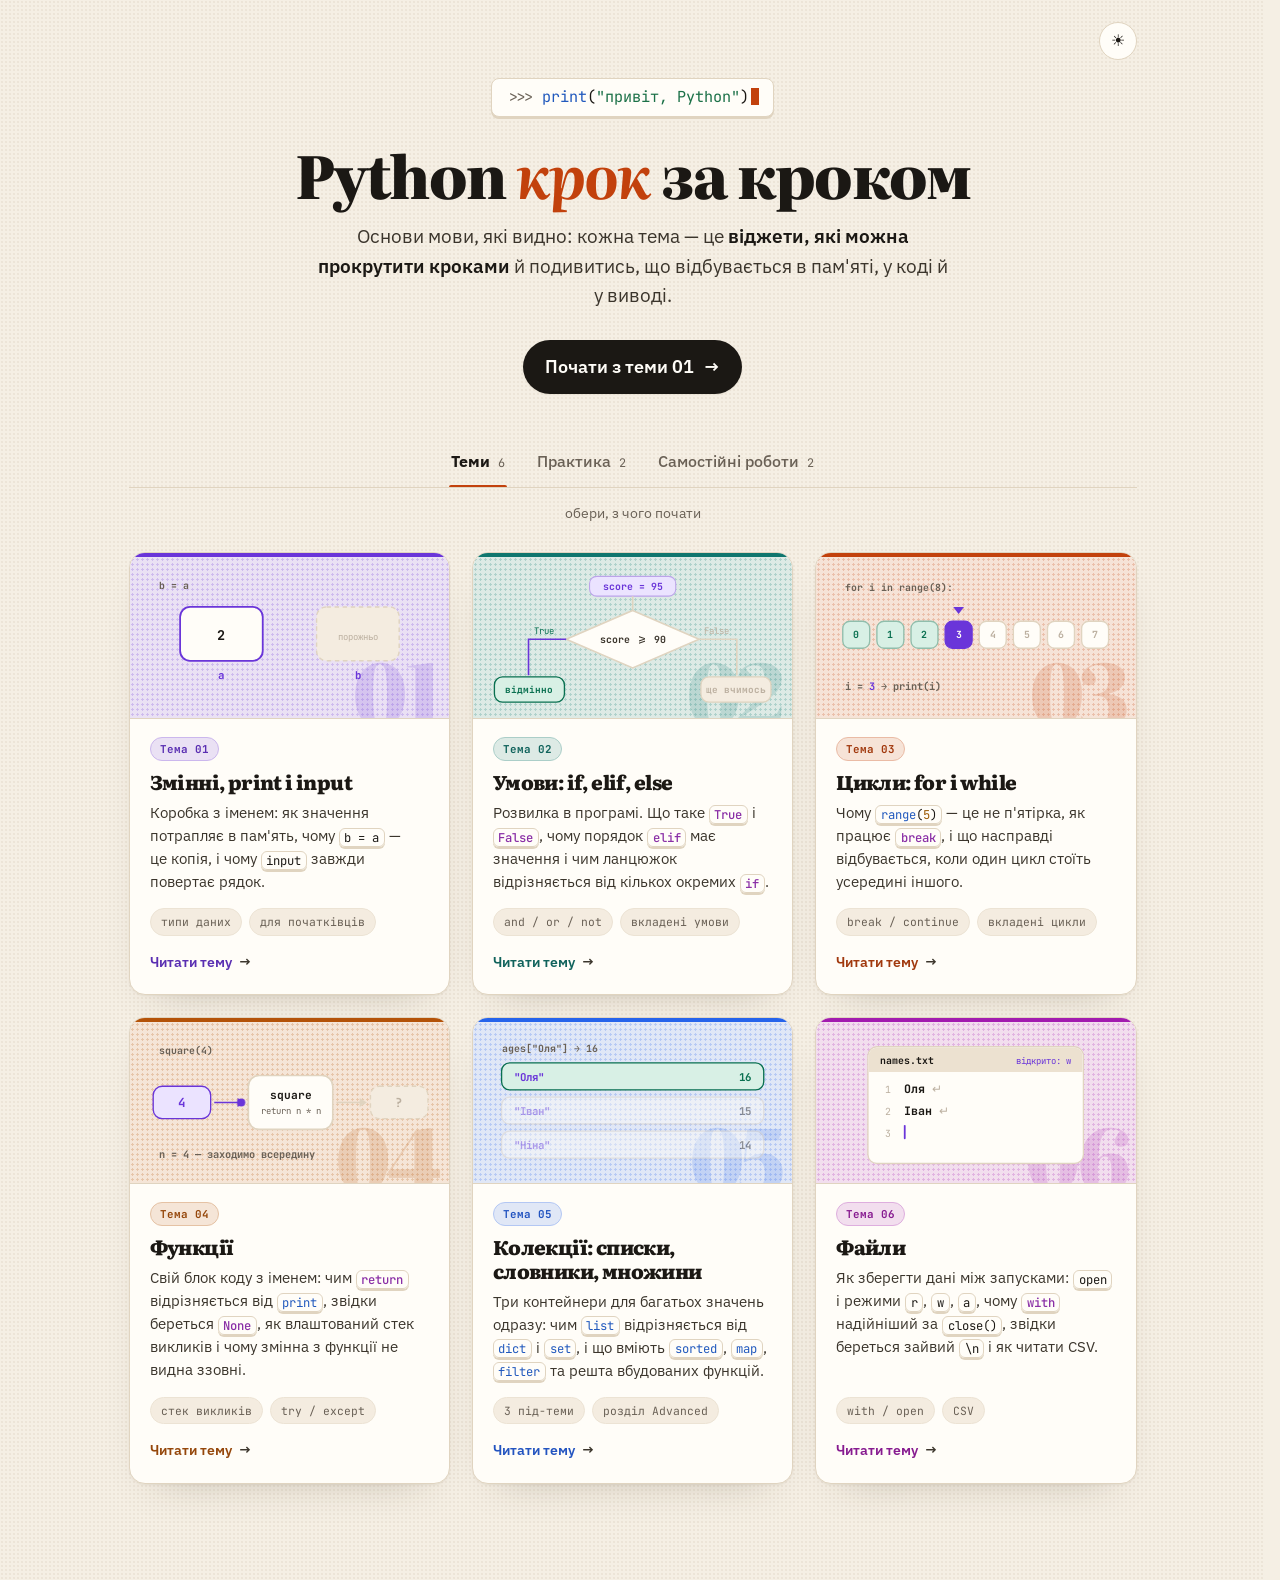
==== index.html @ aa7689e3 "Globe teacher: bump css/js versions so browsers pick up the layout fix Co-Authored-By: Claude Sonnet" ====
<!DOCTYPE html>
<html lang="uk">
<head>
<meta charset="utf-8">
<meta name="viewport" content="width=device-width, initial-scale=1">
<title>Python крок за кроком</title>
<meta name="description" content="Інтерактивний посібник з основ Python — покроково, з анімаціями.">
<!-- тема оформлення: ставимо data-theme ще до стилів, щоб темна не блимала світлою.
     Збережений вибір, а без нього — тема системи. Решту (кнопки, збереження)
     робить js/theme.js -->
<script>(function(){var t=null;try{t=localStorage.getItem("pgsb.theme")}catch(e){}if(t!=="light"&&t!=="dark")t=matchMedia("(prefers-color-scheme: dark)").matches?"dark":"light";document.documentElement.setAttribute("data-theme",t)})()</script>
<link rel="preconnect" href="https://fonts.googleapis.com">
<link rel="preconnect" href="https://fonts.gstatic.com" crossorigin>
<link href="https://fonts.googleapis.com/css2?family=Literata:ital,opsz,wght@0,7..72,400..800;1,7..72,600..700&family=IBM+Plex+Sans:wght@400;500;600&family=JetBrains+Mono:wght@400;700&display=swap" rel="stylesheet">

<!-- ?v=… — версія для кешу браузера: після змін у css/js підніми її тут і для скриптів унизу -->
<link rel="stylesheet" href="css/base.css?v=20261009a">
<link rel="stylesheet" href="css/topics.css?v=20260927a">
<link rel="stylesheet" href="css/shell.css?v=20261009a">
<link rel="stylesheet" href="css/collections.css?v=20260926t24">
<link rel="stylesheet" href="css/functions.css?v=20260926t4">
<link rel="stylesheet" href="css/pyeditor.css?v=20260926t25">
<link rel="stylesheet" href="css/shop.css?v=20260927a">
<link rel="stylesheet" href="css/check.css?v=20260927c">
<link rel="stylesheet" href="css/files.css?v=20261008a">
<link rel="stylesheet" href="css/globe.css?v=20261011f">
</head>
<body data-route="home">

<div class="progress" aria-hidden="true"><i id="progBar"></i></div>

<aside class="sidebar" id="sidebar" aria-label="Навігація по темах">
  <a class="brand" href="#/">
    <span class="brand-mark">Py</span>
    <span class="brand-t"><b>Python <em>крок</em> за кроком</b><i>інтерактивний посібник</i></span>
  </a>
  <nav class="nav">
    <div class="nav-label">Теми</div>
    <div id="navList"></div>
  </nav>
  <div class="sidebar-foot">
    <span class="sidebar-foot-t">Оформлення</span>
    <div class="theme-switch" role="group" aria-label="Тема оформлення">
      <button type="button" data-theme-set="light" aria-pressed="false" aria-label="Світла тема" title="Світла тема">&#x2600;&#xFE0E;</button>
      <button type="button" data-theme-set="dark" aria-pressed="false" aria-label="Темна тема" title="Темна тема">&#x263E;&#xFE0E;</button>
    </div>
  </div>
</aside>
<div class="scrim" id="scrim"></div>

<main id="main">

  <header class="topbar">
    <button class="burger" id="burger" aria-label="Показати меню" aria-expanded="false">
      <span></span><span></span><span></span>
    </button>
    <a class="topbar-t" href="#/" id="topbarTitle">Python крок за кроком</a>
    <button type="button" class="theme-cycle" data-theme-cycle aria-label="Тема оформлення">&#x25D0;</button>
  </header>

  <!-- ================= головна ================= -->
  <section class="page" id="page-home">
    <div class="home">
      <div class="home-bar"><button type="button" class="theme-cycle" data-theme-cycle aria-label="Тема оформлення">&#x25D0;</button></div>
      <div class="home-hero">
        <p class="home-type syn" aria-hidden="true"><span class="prompt">&gt;&gt;&gt;</span> <span data-type>print("привіт, Python")</span></p>
        <h1>Python <em>крок</em> за кроком</h1>
        <p class="lede">Основи мови, які видно: кожна тема — це <b>віджети, які можна прокрутити кроками</b> й подивитись, що відбувається в пам'яті, у коді й у виводі.</p>
        <a class="home-cta" href="#/vars">Почати з теми 01 <span aria-hidden="true">→</span></a>
      </div>

      <div class="tabs" data-tabs="home">
        <div class="tabs-list" role="tablist" aria-label="Розділи">
          <button type="button" role="tab" id="home-t-topics" aria-controls="home-p-topics">Теми</button>
          <button type="button" role="tab" id="home-t-practice" aria-controls="home-p-practice">Практика</button>
          <button type="button" role="tab" id="home-t-tests" aria-controls="home-p-tests">Самостійні роботи</button>
        </div>
      </div>

      <div class="tab-panel" role="tabpanel" id="home-p-topics" aria-labelledby="home-t-topics">
      <p class="tab-note">обери, з чого почати</p>
      <div class="cards topic-cards">

        <a class="card reveal" href="#/vars" data-viz="vars">
          <div class="card-viz">
            <svg viewBox="0 0 320 152" class="viz viz-vars" aria-hidden="true">
              <text class="vz-code" x="14" y="20" data-line>a = 2</text>
              <g>
                <rect class="vz-box empty" data-box="a" x="38" y="40" width="92" height="60" rx="11"/>
                <text class="vz-ghost" data-ghost="a" x="84" y="76">2</text>
                <text class="vz-val none" data-val="a" x="84" y="77">порожньо</text>
                <text class="vz-name" x="84" y="120">a</text>
              </g>
              <g>
                <rect class="vz-box empty" data-box="b" x="190" y="40" width="92" height="60" rx="11"/>
                <text class="vz-val none" data-val="b" x="236" y="77">порожньо</text>
                <text class="vz-name" x="236" y="120">b</text>
              </g>
              <g class="vz-flow" data-flow>
                <path d="M134 70 H182"/>
                <polygon points="186,70 178,66 178,74"/>
              </g>
              <text class="vz-token" data-token x="84" y="34">копія</text>
            </svg>
          </div>
          <div class="card-body">
            <h3>Змінні, print і input</h3>
            <p>Коробка з іменем: як значення потрапляє в пам'ять, чому <code>b = a</code> — це копія, і чому <code>input</code> завжди повертає рядок.</p>
            <div class="card-meta"><span>типи даних</span><span>для початківців</span></div>
            <div class="card-go">Читати тему <em>→</em></div>
          </div>
        </a>

        <a class="card reveal" href="#/cond" data-viz="cond">
          <div class="card-viz">
            <svg viewBox="0 0 320 152" class="viz viz-cond" aria-hidden="true">
              <rect class="vz-chip" x="112" y="6" width="96" height="22" rx="8"/>
              <text class="vz-chip-t" data-val x="160" y="21">score = 95</text>
              <path class="vz-wire" d="M160 28 V44"/>
              <polygon class="vz-dia" points="160,44 234,76 160,108 86,76"/>
              <text class="vz-dia-t" x="160" y="80">score &gt;= 90</text>
              <path class="vz-wire l" d="M86 76 H44 V116"/>
              <path class="vz-wire r" d="M234 76 H276 V116"/>
              <text class="vz-lab l" x="50" y="70">True</text>
              <text class="vz-lab r" x="240" y="70">False</text>
              <rect class="vz-pill l" x="6" y="118" width="78" height="28" rx="9"/>
              <text class="vz-pill-t l" x="45" y="136">відмінно</text>
              <rect class="vz-pill r" x="236" y="118" width="78" height="28" rx="9"/>
              <text class="vz-pill-t r" x="275" y="136">ще вчимось</text>
            </svg>
          </div>
          <div class="card-body">
            <h3>Умови: if, elif, else</h3>
            <p>Розвилка в програмі. Що таке <code>True</code> і <code>False</code>, чому порядок <code>elif</code> має значення і чим ланцюжок відрізняється від кількох окремих <code>if</code>.</p>
            <div class="card-meta"><span>and / or / not</span><span>вкладені умови</span></div>
            <div class="card-go">Читати тему <em>→</em></div>
          </div>
        </a>

        <a class="card reveal" href="#/loops" data-viz="loops">
          <div class="card-viz">
            <svg viewBox="0 0 320 152" class="viz viz-loop" aria-hidden="true">
              <text class="vz-code" x="14" y="22">for i in range(8):</text>
              <g data-cells></g>
              <path class="vz-mark" data-mark d="M21 40 H33 L27 48 Z"/>
              <text class="vz-line" x="14" y="132" data-line>i = <tspan class="hi">0</tspan> → print(i)</text>
            </svg>
          </div>
          <div class="card-body">
            <h3>Цикли: for і while</h3>
            <p>Чому <code>range(5)</code> — це не п'ятірка, як працює <code>break</code>, і що насправді відбувається, коли один цикл стоїть усередині іншого.</p>
            <div class="card-meta"><span>break / continue</span><span>вкладені цикли</span></div>
            <div class="card-go">Читати тему <em>→</em></div>
          </div>
        </a>

        <a class="card reveal" href="#/func" data-viz="func">
          <div class="card-viz">
            <svg viewBox="0 0 320 152" class="viz viz-func" aria-hidden="true">
              <text class="vz-code" x="14" y="20" data-line>square(4)</text>
              <rect class="vz-fpill arg" data-pill="a" x="8" y="56" width="64" height="36" rx="10"/>
              <text class="vz-fpt arg" data-pt="a" x="40" y="79">?</text>
              <path class="vz-fwire" data-w="1" d="M76 74 H104"/>
              <polygon class="vz-fhead" data-h="1" points="110,74 102,69 102,79"/>
              <circle class="vz-fdot" data-dot="in" cx="80" cy="74" r="4.5"/>
              <rect class="vz-fbox" data-box="f" x="114" y="44" width="94" height="60" rx="12"/>
              <text class="vz-fname" x="161" y="70">square</text>
              <text class="vz-fsub" x="161" y="87">return n * n</text>
              <path class="vz-fwire" data-w="2" d="M212 74 H240"/>
              <polygon class="vz-fhead" data-h="2" points="246,74 238,69 238,79"/>
              <circle class="vz-fdot back" data-dot="out" cx="216" cy="74" r="4.5"/>
              <rect class="vz-fpill ret" data-pill="r" x="250" y="56" width="64" height="36" rx="10"/>
              <text class="vz-fpt ret" data-pt="r" x="282" y="79">?</text>
              <text class="vz-line" x="14" y="136" data-note>виклик функції</text>
            </svg>
          </div>
          <div class="card-body">
            <h3>Функції</h3>
            <p>Свій блок коду з іменем: чим <code>return</code> відрізняється від <code>print</code>, звідки береться <code>None</code>, як влаштований стек викликів і чому змінна з функції не видна ззовні.</p>
            <div class="card-meta"><span>стек викликів</span><span>try / except</span></div>
            <div class="card-go">Читати тему <em>→</em></div>
          </div>
        </a>

        <a class="card reveal" href="#/coll" data-viz="dicts">
          <div class="card-viz">
            <svg viewBox="0 0 320 152" class="viz viz-dict" aria-hidden="true">
              <text class="vz-code" x="14" y="18" data-line>ages["Оля"]</text>
              <g data-row="0">
                <rect class="vz-kv" x="14" y="30" width="292" height="30" rx="9"/>
                <text class="vz-k" x="28" y="50">"Оля"</text>
                <text class="vz-v" x="292" y="50">16</text>
              </g>
              <g data-row="1">
                <rect class="vz-kv" x="14" y="68" width="292" height="30" rx="9"/>
                <text class="vz-k" x="28" y="88">"Іван"</text>
                <text class="vz-v" x="292" y="88">15</text>
              </g>
              <g data-row="2">
                <rect class="vz-kv" x="14" y="106" width="292" height="30" rx="9"/>
                <text class="vz-k" x="28" y="126">"Ніна"</text>
                <text class="vz-v" x="292" y="126">14</text>
              </g>
            </svg>
          </div>
          <div class="card-body">
            <h3>Колекції: списки, словники, множини</h3>
            <p>Три контейнери для багатьох значень одразу: чим <code>list</code> відрізняється від <code>dict</code> і <code>set</code>, і що вміють <code>sorted</code>, <code>map</code>, <code>filter</code> та решта вбудованих функцій.</p>
            <div class="card-meta"><span>3 під-теми</span><span>розділ Advanced</span></div>
            <div class="card-go">Читати тему <em>→</em></div>
          </div>
        </a>

        <a class="card reveal" href="#/files" data-viz="files">
          <div class="card-viz">
            <svg viewBox="0 0 320 152" class="viz viz-files" aria-hidden="true">
              <rect class="vz-np" x="40" y="12" width="240" height="130" rx="10"/>
              <path class="vz-np-bar" d="M41 40 V22 a9 9 0 0 1 9 -9 H270 a9 9 0 0 1 9 9 V40 Z"/>
              <text class="vz-np-name" x="54" y="31">names.txt</text>
              <text class="vz-np-mode" data-mode x="266" y="31">закрито</text>
              <text class="vz-np-no" x="66" y="64">1</text>
              <text class="vz-np-no" x="66" y="88">2</text>
              <text class="vz-np-no" x="66" y="112">3</text>
              <text class="vz-np-tx on" data-l="0" x="80" y="64">Оля<tspan class="nl"> ↵</tspan></text>
              <text class="vz-np-tx on" data-l="1" x="80" y="88">Іван<tspan class="nl"> ↵</tspan></text>
              <text class="vz-np-tx on" data-l="2" x="80" y="112">Петро<tspan class="nl"> ↵</tspan></text>
              <rect class="vz-caret off" data-caret x="80" y="51" width="2" height="16" rx="1"/>
            </svg>
          </div>
          <div class="card-body">
            <h3>Файли</h3>
            <p>Як зберегти дані між запусками: <code>open</code> і режими <code>r</code>, <code>w</code>, <code>a</code>, чому <code>with</code> надійніший за <code>close()</code>, звідки береться зайвий <code>\n</code> і як читати CSV.</p>
            <div class="card-meta"><span>with / open</span><span>CSV</span></div>
            <div class="card-go">Читати тему <em>→</em></div>
          </div>
        </a>

      </div>
      </div>

      <div class="tab-panel" role="tabpanel" id="home-p-practice" aria-labelledby="home-t-practice" hidden>
      <p class="tab-note">пиши код — і дивись, як він оживляє справжній сайт</p>
      <div class="cards practice-cards">

        <a class="card practice reveal" href="#/shop" data-viz="shop">
          <div class="card-viz">
            <svg viewBox="0 0 320 152" class="viz viz-shop" aria-hidden="true">
              <text class="vz-code" x="14" y="20" data-line>prices = [1899, 449, 3499, 799]</text>
              <g data-tile="0"><rect class="vz-tile" x="14" y="34" width="64" height="82" rx="9"/><rect class="vz-pic" x="21" y="41" width="50" height="38" rx="5"/><text class="vz-price" x="46" y="102">1899</text></g>
              <g data-tile="1"><rect class="vz-tile" x="90" y="34" width="64" height="82" rx="9"/><rect class="vz-pic" x="97" y="41" width="50" height="38" rx="5"/><text class="vz-price" x="122" y="102">449</text></g>
              <g data-tile="2"><rect class="vz-tile" x="166" y="34" width="64" height="82" rx="9"/><rect class="vz-pic" x="173" y="41" width="50" height="38" rx="5"/><text class="vz-price" x="198" y="102">3499</text></g>
              <g data-tile="3"><rect class="vz-tile" x="242" y="34" width="64" height="82" rx="9"/><rect class="vz-pic" x="249" y="41" width="50" height="38" rx="5"/><text class="vz-price" x="274" y="102">799</text></g>
              <text class="vz-line" x="14" y="140" data-note>каталог як є</text>
            </svg>
          </div>
          <div class="card-body">
            <span class="card-tag">практика до теми «Списки»</span>
            <h3>Оживи магазин</h3>
            <p>Інтернет-магазин, у якому не працюють сортування, фільтри й статистика. Десять функцій на <code>len</code>, <code>min</code>, <code>max</code>, <code>sorted</code>, цикли й зрізи вмикають їх по черзі.</p>
            <div class="card-meta"><span>10 завдань</span><span>тести одразу</span><span>Python у браузері</span></div>
            <div class="card-go">Відкрити практику <em>→</em></div>
          </div>
        </a>

        <a class="card practice reveal" href="#/globe" data-viz="globe" style="--tc:var(--tc-globe)">
          <div class="card-viz">
            <svg viewBox="0 0 320 152" class="viz viz-globe" aria-hidden="true">
              <rect class="vz-device" x="70" y="10" width="180" height="132" rx="16"/>
              <rect class="vz-lcd" x="88" y="24" width="144" height="82" rx="4"/>
              <rect class="vz-lcd-inv" x="92" y="30" width="136" height="16"/>
              <text class="vz-lcd-t inv" x="96" y="42">Ukraine</text>
              <text class="vz-lcd-t" x="96" y="60">Kyiv</text>
              <text class="vz-lcd-t" x="96" y="96">x1</text>
              <g class="vz-keys">
                <circle cx="104" cy="124" r="8"/><circle cx="128" cy="124" r="8"/><circle cx="152" cy="124" r="8"/>
                <circle cx="176" cy="124" r="8"/><circle cx="200" cy="124" r="8"/>
              </g>
            </svg>
          </div>
          <div class="card-body">
            <span class="card-tag">проєкт · 9 клас</span>
            <h3>Touch The Globe</h3>
            <p>Код для глобуса, що розповідає про країни: п'ять задач, симулятор дисплея Nokia 5110 і справжній Python у браузері. Код зберігається для вчителя, а звідси — на Arduino.</p>
            <div class="card-meta"><span>5 задач</span><span>симулятор дисплея</span><span>Arduino</span></div>
            <div class="card-go">Відкрити проєкт <em>→</em></div>
          </div>
        </a>

      </div>
      </div>

      <div class="tab-panel" role="tabpanel" id="home-p-tests" aria-labelledby="home-t-tests" hidden>
      <p class="tab-note">обери свій клас — там список робіт; одна спроба, у кожного свій набір завдань</p>
      <!-- ці ж картки показує сторінка #/tests: app.js копіює їх туди -->
      <div class="cards check-cards" data-class-cards>

        <a class="card check reveal" href="#/tests-eng">
          <div class="card-viz class-viz" aria-hidden="true"></div>
          <div class="card-body">
            <h3>Старша інженерна школа</h3>
            <p class="card-count">1 самостійна робота</p>
            <p>Самостійні роботи для Старшої інженерної школи: питання з варіантами відповіді й практичні завдання, де треба написати функцію.</p>
            <div class="card-go">Обрати клас <em>→</em></div>
          </div>
        </a>

        <a class="card check reveal" href="#/tests-9">
          <div class="card-viz class-viz" aria-hidden="true"></div>
          <div class="card-body">
            <h3>9 клас</h3>
            <p class="card-count">1 самостійна робота</p>
            <p>Самостійні роботи за першими уроками Python: питання з варіантами відповіді й завдання, де треба написати невелику програму.</p>
            <div class="card-go">Обрати клас <em>→</em></div>
          </div>
        </a>

      </div>
      </div>

    </div>
  </section>

  <!-- ================= тема: python-variables.html ================= -->
  <section class="page" id="page-vars" hidden>
  <div class="wrap">

  <header class="top">
    <h1>Змінні, print і input</h1>
    <p class="lede">Змінна — це підписана коробка в пам'яті комп'ютера. Ти кладеш туди значення, підписуєш коробку іменем і далі звертаєшся до неї на ім'я. <code>print</code> дістає копію вмісту й показує на екрані, <code>input</code> кладе в коробку те, що набрав користувач.</p>
  </header>

  <div class="hero" id="vars-hero">
    <div id="vars-heroBox"></div>
    <div class="hero-line" id="vars-heroLine">натисни, щоб подивитись</div>
    <button class="ctl replay" id="vars-heroBtn">Показати ще раз</button>
  </div>

  <h2>Коробка з іменем</h2>
  <p>Рядок <code>age = 15</code> читається справа наліво: спершу Python обчислює значення <code>15</code>, потім знаходить (або створює) коробку з іменем <code>age</code> і кладе значення всередину. Знак <code>=</code> тут не «дорівнює», а «поклади в».</p>
  <p>Далі три важливі речі, які видно в анімації нижче:</p>
  <ul>
    <li>коробка з'являється в момент першого присвоєння;</li>
    <li>нове значення <b>витісняє</b> старе — старе зникає безслідно;</li>
    <li>коли ти читаєш змінну, коробка не спорожнюється: назовні йде <b>копія</b>.</li>
  </ul>

  <div class="widget" id="vars-w-assign" tabindex="0"></div>

  <h2>Копія, а не переїзд</h2>
  <p>Найпоширеніше непорозуміння. Рядок <code>b = a</code> не зв'язує дві коробки між собою назавжди. Він лише бере копію того, що лежить в <code>a</code> прямо зараз, і кладе її в <code>b</code>. Далі коробки живуть окремо.</p>

  <div class="widget" id="vars-w-copy" tabindex="0"></div>

  <h3>Як поміняти вміст двох коробок місцями</h3>
  <p>Класична задача. Якщо просто написати <code>x = y</code>, а потім <code>y = x</code>, старе значення <code>x</code> буде вже затерте — і воно втрачене назавжди. Потрібна третя коробка, куди можна тимчасово відкласти вміст.</p>
  <p>Перемкни режим і подивись, що саме гине в неправильному варіанті.</p>

  <div class="widget" id="vars-w-swap" tabindex="0"></div>

  <h2>Як називати коробки</h2>
  <p>Ім'я може містити літери, цифри й нижнє підкреслення, але не може починатися з цифри й не може містити пробіл чи дефіс. Регістр важливий: <code>age</code> і <code>Age</code> — дві різні коробки. І головне правило, якого немає в синтаксисі: ім'я має пояснювати, що всередині. <code>a</code>, <code>b</code>, <code>x1</code> через тиждень не скаже нічого навіть тобі.</p>

  <div class="widget" id="vars-w-names" tabindex="0"></div>

  <h2>print: показати вміст</h2>
  <p><code>print</code> нічого не змінює в пам'яті — він лише виводить текст на екран. Тонкощі починаються, коли значень кілька.</p>
  <p>Кома між значеннями сама ставить пробіл. Плюс між рядками склеює їх без пробілу. <code>sep</code> задає роздільник, <code>end</code> — те, чим завершити рядок замість переходу на новий.</p>

  <div class="widget" id="vars-w-print" tabindex="0"></div>

  <h2>Що лежить у коробці: типи</h2>
  <p>Для Python важливо не лише значення, а і його тип. <code>5</code> — це число (<code>int</code>), а <code>"5"</code> у лапках — рядок (<code>str</code>). Виглядають на екрані однаково, поводяться зовсім по-різному: числа додаються, рядки склеюються.</p>

  <div class="widget" id="vars-w-types" tabindex="0"></div>

  <div class="callout">
    <p>Перевірити тип завжди можна командою <code>print(type(x))</code>. Перетворити: <code>int("5")</code> дає число 5, <code>str(5)</code> дає рядок "5", <code>float("2.5")</code> дає дробове число.</p>
  </div>

  <h2>input: значення від користувача</h2>
  <p>Коли програма доходить до <code>input</code>, вона зупиняється й чекає. Курсор блимає, поки людина не набере текст і не натисне Enter. Тільки після цього набране потрапляє в коробку, і програма йде далі.</p>
  <p>І тут головне, про що всі забувають: <b><code>input</code> завжди повертає рядок</b>. Навіть якщо користувач набрав цифри, у коробці лежатиме <code>"16"</code>, а не <code>16</code>. Щоб рахувати, число треба перетворити через <code>int()</code>.</p>
  <p>Введи будь-що в поля зверху й пройди програму кроками. Потім вимкни <code>int()</code> і подивись, де все ламається.</p>

  <div class="widget" id="vars-w-input" tabindex="0"></div>

  <div class="callout warn">
    <p><b>Обережно:</b> <code>int()</code> спрацює тільки якщо в рядку справді число. На <code>int("шістнадцять")</code> або <code>int("16 років")</code> програма впаде з помилкою <code>ValueError</code>.</p>
  </div>

  <h2>Перевір себе</h2>

  <div class="task">
    <p>1. Що виведе програма?</p>
    <pre>x = 5
  x = x + 3
  print(x)</pre>
    <button class="ctl" data-answer="vars-a1">Показати відповідь</button>
    <div class="answer" id="vars-a1"><p>8. Спершу обчислюється права частина (5 + 3), і аж потім результат лягає в ту саму коробку, затираючи п'ятірку.</p></div>
  </div>

  <div class="task">
    <p>2. А тут?</p>
    <pre>a = 2
  b = a
  a = 10
  print(b)</pre>
    <button class="ctl" data-answer="vars-a2">Показати відповідь</button>
    <div class="answer" id="vars-a2"><p>2. У коробку <code>b</code> потрапила копія двійки. Зміна <code>a</code> на неї вже не впливає.</p></div>
  </div>

  <div class="task">
    <p>3. Що покаже цей код?</p>
    <pre>a = "2"
  b = "3"
  print(a + b)</pre>
    <button class="ctl" data-answer="vars-a3">Показати відповідь</button>
    <div class="answer" id="vars-a3"><p><code>23</code>, а не 5. Це рядки, і плюс для них означає склеювання.</p></div>
  </div>

  <div class="task">
    <p>4. Користувач вводить 10. Що станеться?</p>
    <pre>n = input("Число: ")
  print(n * 2)</pre>
    <button class="ctl" data-answer="vars-a4">Показати відповідь</button>
    <div class="answer" id="vars-a4"><p>Виведеться <code>1010</code>. <code>input</code> повернув рядок <code>"10"</code>, а множення рядка на 2 повторює його двічі. Щоб отримати 20, потрібно <code>int(input(...))</code>.</p></div>
  </div>

  <h2>Шпаргалка</h2>
  <table class="cheat">
    <tr><td>age = 15</td><td>покласти 15 у коробку age</td></tr>
    <tr><td>age = age + 1</td><td>взяти вміст, додати 1, покласти назад</td></tr>
    <tr><td>print(a, b)</td><td>кома сама ставить пробіл</td></tr>
    <tr><td>print("а" + "б")</td><td>склеює рядки без пробілу</td></tr>
    <tr><td>print(a, b, sep="-")</td><td>свій роздільник між значеннями</td></tr>
    <tr><td>print(a, end="")</td><td>не переходити на новий рядок</td></tr>
    <tr><td>name = input("Ім'я: ")</td><td>текст у дужках — підказка користувачу</td></tr>
    <tr><td>n = int(input())</td><td>прочитати й одразу перетворити на число</td></tr>
    <tr><td>type(x)</td><td>показати тип значення</td></tr>
    <tr><td>f"Мені {age} років"</td><td>вставити значення просто в рядок</td></tr>
  </table>

  </div>
  </section>

  <!-- ================= тема: python-if-else.html ================= -->
  <section class="page" id="page-cond" hidden>
  <div class="wrap">

  <header class="top">
    <h1>Умови в Python</h1>
    <p class="lede">Програма без умов завжди робить одне й те саме. Умова — це розвилка: комп'ютер перевіряє твердження, отримує <code>True</code> або <code>False</code> і залежно від відповіді йде однією з доріг. Нижче можна покроково подивитись, як він обирає.</p>
  </header>

  <div class="hero" id="cond-hero">
    <div class="flowbox" id="cond-heroFlow"></div>
    <div class="hero-line" id="cond-heroLine">натисни, щоб подивитись перевірку</div>
    <button class="ctl replay" id="cond-heroBtn">Показати ще раз</button>
  </div>

  <h2>Умова — це вираз, який дає True або False</h2>
  <p>Перш ніж писати <code>if</code>, треба зрозуміти, що саме він перевіряє. У дужках чи після ключового слова стоїть вираз, який Python обчислює до одного з двох значень: <code>True</code> (істина) або <code>False</code> (хиба). Третього не дано.</p>
  <p>Пограйся з операторами порівняння — зліва і справа можна поставити будь-які числа.</p>

  <div class="widget" id="cond-w-sandbox" tabindex="0"></div>

  <div class="callout warn">
    <p><b>Найпоширеніша помилка.</b> <code>=</code> і <code>==</code> — різні речі. Один знак рівності <i>присвоює</i> значення (<code>x = 5</code>), два <i>порівнюють</i> (<code>x == 5</code>). У <code>if</code> потрібні саме два.</p>
  </div>

  <h2>Як читати блок-схему</h2>
  <p>Код показує лише текст програми, а блок-схема — усі її дороги одразу. Це стара й дуже проста мова малюнків: нею умови записували ще до появи Python, і вона й досі найшвидший спосіб пояснити розвилку на папері чи на дошці.</p>
  <p>Фігур треба знати всього три.</p>

  <div class="flow-legend">
    <div class="fl-item">
      <svg class="flow fl-ico" viewBox="0 0 130 46" aria-hidden="true">
        <g class="fn fn-start"><rect class="fn-shape" x="3" y="12" width="124" height="22" rx="11"/><text class="fn-t" x="65" y="27.2">score = 82</text></g>
      </svg>
      <span><b>Овал</b> — початок і кінець ділянки програми.</span>
    </div>
    <div class="fl-item">
      <svg class="flow fl-ico" viewBox="0 0 130 46" aria-hidden="true">
        <g class="fn fn-cond"><path class="fn-shape" d="M65 4L128 23L65 42L2 23Z"/><text class="fn-t" x="65" y="27.2">x &gt; 5 ?</text></g>
      </svg>
      <span><b>Ромб</b> — умова. З нього завжди виходять рівно дві стрілки: <code>True</code> і <code>False</code>. Третьої не буває.</span>
    </div>
    <div class="fl-item">
      <svg class="flow fl-ico" viewBox="0 0 130 46" aria-hidden="true">
        <g class="fn fn-act"><rect class="fn-shape" x="3" y="13" width="124" height="20" rx="8"/><text class="fn-t" x="65" y="26.8">print(x)</text></g>
      </svg>
      <span><b>Прямокутник</b> — дія: щось порахувати або надрукувати.</span>
    </div>
  </div>

  <p>Далі така схема стоїть під кожним прикладом і живе разом із кодом. Пройдений шлях світиться <b class="vj">зеленим</b>, умова, яку Python зважує саме зараз, — жовтим, а гілки, до яких він так і не дійшов, лишаються блідими й пунктирними. Схему можна й гортати: клік по будь-якій фігурі перемотає код до кадру, де вона працює.</p>

  <h2>if: одна перевірка</h2>
  <p>Найпростіша форма. Якщо умова істинна — виконується тіло з відступом. Якщо ні — Python просто перестрибує через тіло й іде далі. Ніякої помилки при цьому не буде, програма мовчки продовжить роботу.</p>
  <p>Зміни температуру й пройди кроками обидва варіанти.</p>

  <div class="widget" id="cond-w-if" tabindex="0"></div>

  <h2>if / else: дві дороги</h2>
  <p><code>else</code> ловить усі випадки, які не підійшли під умову. Разом вони гарантують, що рівно одна гілка виконається — не нуль і не дві. На схемі це видно найкраще: з ромба виходять дві стрілки, і обидві врешті приводять до того самого овалу.</p>

  <div class="widget" id="cond-w-ifelse" tabindex="0"></div>

  <h2>elif: ланцюжок перевірок</h2>
  <p>Коли варіантів більше двох, з'являється <code>elif</code> (скорочення від <i>else if</i>). Python перевіряє умови <b>згори вниз</b> і зупиняється на першій істинній: виконує її тіло й повністю пропускає решту ланцюжка. Решта умов навіть не обчислюються.</p>
  <p>Постав різні бали й простеж по схемі, які ромби Python устиг зважити, а які лишились блідими. Ланцюжок на схемі — це драбина: кожне «False» веде на сходинку нижче, а перше «True» виводить убік і одразу до кінця.</p>

  <div class="widget" id="cond-w-elif" tabindex="0"></div>

  <div class="callout">
    <p><b>Порядок має значення.</b> Якщо в цьому прикладі підняти <code>score >= 60</code> на перше місце, то бал 95 теж підійде під нього — і учень з 95 балами отримає «задовільно». У ланцюжку умови завжди йдуть від найсуворішої до найм'якшої.</p>
  </div>

  <h3>Чому не можна замінити elif на кілька if</h3>
  <p>Візуально різниця маленька, у поведінці — величезна. Ланцюжок <code>if / elif</code> — це одна розвилка з кількома виходами. Кілька окремих <code>if</code> — це кілька незалежних розвилок, і кожна перевіряється сама по собі.</p>
  <p>Перемкни режим і подивись на вивід при 95 балах. Схема при цьому теж перебудовується: у ланцюжка гілки розходяться назавжди, а в трьох окремих <code>if</code> обидві дороги щоразу повертаються на спільну вертикаль — і програма йде до наступної перевірки хай там що.</p>

  <div class="widget" id="cond-w-vs" tabindex="0"></div>

  <h2>and, or, not: складені умови</h2>
  <p>Умови можна поєднувати. <code>and</code> вимагає, щоб істинними були обидві частини. <code>or</code> задовольняється хоча б однією. <code>not</code> перевертає значення на протилежне.</p>
  <p>Python при цьому ледачий: якщо в <code>and</code> ліва частина вже <code>False</code>, праву він навіть не дивиться — результат усе одно відомий.</p>

  <div class="widget" id="cond-w-logic" tabindex="0"></div>

  <h2>Умова всередині умови</h2>
  <p>Тіло <code>if</code> — звичайний блок коду, тож усередині може стояти ще один <code>if</code>. Вкладена умова перевіряється <b>лише тоді</b>, коли зовнішня виявилась істинною. Якщо зовнішня хибна, весь внутрішній блок разом із його <code>else</code> просто не існує для програми.</p>
  <p>Рівень відступу тут — не оформлення, а сенс: він показує, до якого саме <code>if</code> належить <code>else</code>. На схемі другий ромб стоїть уже <i>після</i> першого — до нього просто немає дороги в обхід.</p>

  <div class="widget" id="cond-w-nested" tabindex="0"></div>

  <div class="callout">
    <p>Часто вкладеність можна розплутати за допомогою <code>and</code>. Замість <code>if a:</code> та всередині <code>if b:</code> пишуть <code>if a and b:</code>. Але якщо у внутрішнього <code>if</code> є власний <code>else</code> з окремим повідомленням — вкладеність лишається потрібною.</p>
  </div>

  <h2>Перевір себе</h2>

  <div class="task">
    <p>1. Що виведе програма?</p>
    <pre>x = 10
  if x > 5:
      print("більше")
  if x > 8:
      print("набагато більше")</pre>
    <button class="ctl" data-answer="cond-a1">Показати відповідь</button>
    <div class="answer" id="cond-a1"><p>Обидва рядки: «більше» і «набагато більше». Це два незалежні <code>if</code>, тому перевіряються обидва.</p></div>
  </div>

  <div class="task">
    <p>2. А тут?</p>
    <pre>x = 10
  if x > 5:
      print("більше")
  elif x > 8:
      print("набагато більше")</pre>
    <button class="ctl" data-answer="cond-a2">Показати відповідь</button>
    <div class="answer" id="cond-a2"><p>Тільки «більше». Перша умова істинна, тому <code>elif</code> навіть не перевіряється — хоча <code>10 &gt; 8</code> теж правда.</p></div>
  </div>

  <div class="task">
    <p>3. Яке значення буде у змінної?</p>
    <pre>a = 7
  b = 3
  result = a > 5 and b > 5
  print(result)</pre>
    <button class="ctl" data-answer="cond-a3">Показати відповідь</button>
    <div class="answer" id="cond-a3"><p><code>False</code>. Ліва частина істинна, права ні, а <code>and</code> вимагає обидві. Зверни увагу: результат порівняння можна зберігати у змінну, це звичайне значення.</p></div>
  </div>

  <div class="task">
    <p>4. Що не так із цим кодом?</p>
    <pre>age = 20
  if age = 18:
      print("Рівно 18")</pre>
    <button class="ctl" data-answer="cond-a4">Показати відповідь</button>
    <div class="answer" id="cond-a4"><p>Синтаксична помилка: в умові стоїть присвоєння <code>=</code> замість порівняння <code>==</code>. Python зупиниться ще до запуску програми.</p></div>
  </div>

  <h2>Шпаргалка</h2>
  <table class="cheat">
    <tr><td>a == b</td><td>дорівнює (два знаки!)</td></tr>
    <tr><td>a != b</td><td>не дорівнює</td></tr>
    <tr><td>a &gt;= b</td><td>більше або дорівнює</td></tr>
    <tr><td>a and b</td><td>істинно, коли істинні обидві частини</td></tr>
    <tr><td>a or b</td><td>істинно, коли істинна хоча б одна</td></tr>
    <tr><td>not a</td><td>перевертає True і False</td></tr>
    <tr><td>x % 2 == 0</td><td>число парне</td></tr>
    <tr><td>"а" in word</td><td>чи є символ у рядку</td></tr>
    <tr><td>if / elif / else</td><td>виконається рівно одна гілка</td></tr>
    <tr><td>if / if / if</td><td>перевіряється кожна окремо</td></tr>
  </table>

  </div>
  </section>

  <!-- ================= тема: python-cycles.html ================= -->
  <section class="page" id="page-loops" hidden>
  <div class="wrap">

  <header class="top">
    <h1>Цикли в Python</h1>
    <p class="lede">Комп'ютер не втомлюється. Якщо треба зробити щось 5 разів, 1000 разів або для кожного символа в рядку — ми не пишемо це руками, а просимо цикл. Нижче можна покроково подивитись, що саме відбувається всередині.</p>
  </header>

  <div class="hero" id="loops-hero">
    <div class="hero-row" id="loops-heroRow"></div>
    <div class="hero-line" id="loops-heroLine">for i in range(8):</div>
    <button class="ctl replay" id="loops-heroBtn">Показати ще раз</button>
  </div>

  <h2>Навіщо взагалі цикл</h2>
  <p>Уяви, що треба вивести числа від 0 до 4. Без циклу це п'ять окремих рядків <code>print</code>. А якщо чисел тисяча? Цикл — це спосіб сказати: «ось дія, повтори її для кожного значення зі списку».</p>
  <p>У Python найчастіше зустрічається <code>for</code>. Читається він майже як речення: <em>для кожного i з набору чисел зроби ось це</em>.</p>

  <h2>for і range: перший крок</h2>
  <p><code class="ilive" data-ilive="range" data-args="5">range(5)</code> — це не «п'ятірка», а набір чисел <code>0, 1, 2, 3, 4</code>. Перше число завжди включається, останнє — ні. Це найчастіша помилка на початку.</p>
  <p>Понатискай «Крок» і подивись, як змінна <span class="vi lk" data-lk="i">i</span> по черзі приймає кожне значення. Числа зверху можна міняти.</p>
  <p>Під кодом стоїть блок-схема — та сама мова малюнків, що й у <a href="#/cond">темі про умови</a>: ромб — перевірка, прямокутник — дія, овали — початок і кінець. Але з'являється дорога, якої в умовах не буває: після тіла стрілка вертає <b>назад до того самого ромба</b>. У коді її не видно взагалі — там просто закінчується відступ.</p>

  <div class="widget" id="loops-w-range" tabindex="0"></div>

  <div class="callout">
    <p><b>Спробуй сам:</b> постав старт <code>2</code>, стоп <code>10</code>, крок <code>3</code>. Скільки разів виконається тіло циклу? А якщо крок зробити від'ємним, а старт більшим за стоп?</p>
  </div>

  <h2>Перебір списку та рядка</h2>
  <p><code>range</code> — не єдине, чим можна годувати цикл. <code>for</code> уміє йти по будь-чому, що складається з елементів: список, рядок, множина, файл. Змінна циклу тоді зберігає не номер, а сам елемент.</p>

  <div class="widget" id="loops-w-list" tabindex="0"></div>

  <h2>while: цикл із умовою</h2>
  <p><code>for</code> знає наперед, скільки буде кроків. <code>while</code> — ні: він повторює тіло, доки умова істинна. Перед кожним заходом усередину Python наново перевіряє умову.</p>
  <p>Схема при цьому виходить майже така сама, як у <code>for</code>, — і це не збіг. Будь-який цикл влаштований однаково: одна перевірка, тіло під нею й дорога назад. Різниця лише в тому, що в <code>while</code> ця перевірка написана нами вручну, а в <code>for</code> її веде сам Python.</p>

  <div class="widget" id="loops-w-while" tabindex="0"></div>

  <div class="callout warn">
    <p><b>Обережно з нескінченністю.</b> Якщо в тілі <code>while</code> забути змінити змінну, умова назавжди залишиться істинною і програма зависне. У <code>while</code> завжди мусить бути щось, що поступово наближає умову до <code>False</code>.</p>
  </div>

  <h2>break і continue</h2>
  <p>Два слова, які втручаються в хід циклу. <code>break</code> повністю виходить із циклу. <code>continue</code> пропускає решту тіла й одразу переходить до наступного значення.</p>
  <p>У коді вони відрізняються однією буквою, а на схемі — цілою дорогою. Перемкни режим: <code>break</code> веде стрілку від умови просто до кінця, повз усе інше, а <code>continue</code> — назад до перевірки, тобто на ту саму петлю, тільки раніше.</p>

  <div class="widget" id="loops-w-flow" tabindex="0"></div>

  <h2>Цикл у циклі</h2>
  <p>Тут ламається більшість. Правило насправді одне: <b>на кожен крок зовнішнього циклу внутрішній проходить весь свій шлях від початку до кінця</b>. Не один крок — увесь шлях цілком.</p>
  <p>Тобто <span class="vi">i</span> терпляче чекає, поки <span class="vj">j</span> перебере всі свої значення, і лише тоді змінюється. І <span class="vj">j</span> щоразу починається заново з нуля — він не пам'ятає, де зупинився минулого разу.</p>
  <p>Сітка під кодом показує це наочно: рядок — це одне значення <span class="vi">i</span>, а клітинки в рядку — значення <span class="vj">j</span>. Запусти й простеж, у якому порядку вони заповнюються.</p>
  <p>А схема поруч пояснює, чому порядок саме такий: доріг назад тут дві. Коротка вертає до внутрішньої перевірки, довга обходить усе низом і вертає до зовнішньої. Поки коротка петля не вичерпається, до довгої черга просто не дійде.</p>

  <div class="widget" id="loops-w-nested" tabindex="0"></div>

  <div class="callout">
    <p><b>Головне число:</b> якщо зовнішній цикл робить <span class="vi">a</span> кроків, а внутрішній <span class="vj">b</span>, тіло виконається <span class="vi">a</span> × <span class="vj">b</span> разів. Три на чотири — дванадцять. Саме тому вкладені цикли на великих даних стають повільними.</p>
  </div>

  <h3>Коли внутрішній цикл залежить від зовнішнього</h3>
  <p>У режимі «трикутник» у віджеті вище внутрішній цикл написаний як <code>range(i + 1)</code>. Довжина рядка тепер залежить від того, на якому кроці зовнішній цикл. Перемкни режим і подивись, як сітка з прямокутника перетворюється на сходинки.</p>
  <p>Зверни увагу на останній <code>print()</code> — він стоїть на рівні відступу зовнішнього циклу, тому спрацьовує один раз на рядок, а не після кожної зірочки. Відступ у Python — це не краса, а зміст.</p>

  <h2>Перевір себе</h2>

  <div class="task">
    <p>1. Що виведе цей код?</p>
    <pre>for i in range(1, 4):
      print(i * i)</pre>
    <button class="ctl" data-answer="loops-a1">Показати відповідь</button>
    <div class="answer" id="loops-a1"><p>1, 4, 9 — кожне з нового рядка. <code>range(1, 4)</code> дає 1, 2, 3; четвірка не входить.</p></div>
  </div>

  <div class="task">
    <p>2. Скільки разів виконається <code>print</code>?</p>
    <pre>for i in range(3):
      for j in range(5):
          print("*")</pre>
    <button class="ctl" data-answer="loops-a2">Показати відповідь</button>
    <div class="answer" id="loops-a2"><p>15 разів. 3 кроки зовнішнього × 5 кроків внутрішнього.</p></div>
  </div>

  <div class="task">
    <p>3. У чому різниця у виводі цих двох програм?</p>
    <pre>for i in range(3):        for i in range(3):
      for j in range(2):        for j in range(2):
          print(i, j)               print(i, j)
                                print("---")
      print("---")</pre>
    <button class="ctl" data-answer="loops-a3">Показати відповідь</button>
    <div class="answer" id="loops-a3"><p>Ліворуч <code>print("---")</code> усередині внутрішнього циклу — риска з'явиться після кожної пари, тобто 6 разів. Праворуч вона на рівні зовнішнього — 3 рази, після кожного повного проходу внутрішнього циклу.</p></div>
  </div>

  <div class="task">
    <p>4. Що станеться тут?</p>
    <pre>n = 5
  while n > 0:
      print(n)</pre>
    <button class="ctl" data-answer="loops-a4">Показати відповідь</button>
    <div class="answer" id="loops-a4"><p>Нескінченний цикл: <code>n</code> ніколи не змінюється, умова завжди <code>True</code>. Програма друкуватиме 5, поки її не зупинити.</p></div>
  </div>

  <h2>Шпаргалка</h2>
  <table class="cheat">
    <tr><td>range(5)</td><td>0, 1, 2, 3, 4 — стоп не входить</td></tr>
    <tr><td>range(2, 6)</td><td>2, 3, 4, 5</td></tr>
    <tr><td>range(0, 10, 2)</td><td>0, 2, 4, 6, 8 — третє число це крок</td></tr>
    <tr><td>range(5, 0, -1)</td><td>5, 4, 3, 2, 1 — рахунок назад</td></tr>
    <tr><td>for c in "мова"</td><td>по одному символу рядка</td></tr>
    <tr><td>for x in [1, 2, 3]</td><td>по елементах списку</td></tr>
    <tr><td>for i, x in enumerate(s)</td><td>одразу і номер, і елемент</td></tr>
    <tr><td>break</td><td>вийти з циклу негайно</td></tr>
    <tr><td>continue</td><td>пропустити решту тіла, взяти наступне значення</td></tr>
    <tr><td>print("*", end="")</td><td>друк без переходу на новий рядок</td></tr>
  </table>

  </div>
  </section>


  <!-- ================= тема: функції ================= -->
  <section class="page" id="page-func" hidden>
  <div class="wrap">

  <header class="top">
    <h1>Функції</h1>
    <p class="lede">Функція — це шматок коду, якому дали ім'я. Один раз описав, далі просто кличеш на ім'я скільки завгодно разів. Найпростіше уявляти її як <b>чорну скриньку</b>: усередину заходять аргументи, назовні виходить результат.</p>
  </header>

  <div class="hero" id="func-hero">
    <div class="fnhero">
      <span class="fnpill arg on" id="func-heroArg">4</span>
      <span class="fnwire on" id="func-heroW1"></span>
      <span class="fnbox" id="func-heroBox">square(n)<b>return n * n</b></span>
      <span class="fnwire back" id="func-heroW2"></span>
      <span class="fnpill ret on" id="func-heroRet">16</span>
    </div>
    <div class="hero-line" id="func-heroLine">square(4) повертає 16</div>
    <button class="ctl replay" id="func-heroBtn">Показати ще раз</button>
  </div>

  <h2>Навіщо взагалі функції</h2>
  <p>Уяви програму, яка в п'яти різних місцях вітається з користувачем однаковими трьома рядками. П'ятнадцять рядків коду замість трьох. А тепер уяви, що привітання треба змінити — доведеться шукати всі п'ять місць і нічого не забути.</p>
  <p>Функція вирішує обидві проблеми одразу: код лежить в одному місці, а в решті програми стоїть лише виклик. Виправив усередині — виправилось усюди.</p>
  <p>Друга причина важливіша за економію рядків: функція <b>ховає складність</b>. Коли ти пишеш <code class="ilive" data-ilive="len" data-args="привіт">len("привіт")</code>, тебе не цікавить, як саме Python рахує символи. Ти знаєш лише, що на вході рядок, а на виході число. Свої функції працюють так само.</p>

  <h2>def: як створити функцію</h2>
  <p>Функція описується інструкцією <code>def</code>. Після імені йдуть дужки й двокрапка, а тіло — з відступом, точно як у циклах та умовах.</p>
  <p>Найважливіше на цьому кроці: <b><code>def</code> нічого не виконує</b>. Він лише каже Python: «запам'ятай, що є така функція». Рядки всередині оживають тільки тоді, коли функцію викличуть — тобто напишуть її ім'я з дужками.</p>
  <p>Понатискай «Крок» і простеж, у якому порядку виконуються рядки. Зверни увагу, як виконання стрибає вниз до виклику, потім повертається вгору в тіло — і так щоразу.</p>

  <div class="widget" id="func-w-def" tabindex="0"></div>

  <div class="callout">
    <p><b>Ім'я без дужок — це не виклик.</b> <code>hello</code> — це сама функція як значення, її можна покласти в змінну. <code>hello()</code> — це наказ виконати її. Забуті дужки — класична помилка: програма мовчить, ніби нічого й не було.</p>
  </div>

  <h2>Аргументи й параметри</h2>
  <p>Функція без входу вміє лише одне й те саме. Щоб вона працювала з різними даними, у дужках пишуть <b>параметри</b> — імена, під якими всередині лежатимуть отримані значення.</p>
  <p>Два слова, які плутають майже всі:</p>
  <ul>
    <li><b>Параметр</b> — ім'я в дужках при <em>оголошенні</em>: <code>def greet(name):</code></li>
    <li><b>Аргумент</b> — значення в дужках при <em>виклику</em>: <code>greet("Оля")</code></li>
  </ul>
  <p>Під час виклику аргумент присвоюється параметру, ніби всередині функції виконався рядок <code>name = "Оля"</code>. І щойно функція закінчиться, це ім'я зникає.</p>

  <div class="widget" id="func-w-args" tabindex="0"></div>

  <div class="callout">
    <p><b>Спробуй сам:</b> перемкни на два параметри й подивись у блоці внизу, як значення розподіляються по місцях. Порядок має значення: перший аргумент іде в перший параметр, другий — у другий.</p>
  </div>

  <h2>return: функція, яка щось віддає</h2>
  <p><code>print</code> усередині функції показує текст на екрані — і на цьому все. Такий результат неможливо додати, порівняти чи покласти в змінну. Щоб функція <em>віддала</em> значення в програму, потрібен <code>return</code>.</p>
  <p><code>return</code> робить дві речі одночасно: він <b>негайно завершує функцію</b> й <b>підставляє значення на місце виклику</b>. Тобто вираз <code class="lk" data-lk="n">square(4)</code> після повернення перетворюється просто на <code class="lk" data-lk="x">16</code>, і далі з ним можна робити що завгодно.</p>
  <p>Перемкни режим у віджеті й порівняй: ліворуч у коді змінюється лише одне слово, а поведінка програми — повністю.</p>

  <div class="widget" id="func-w-return" tabindex="0"></div>

  <h3>None — значення «нічого»</h3>
  <p>Якщо функція завершилась без <code>return</code>, вона все одно щось повертає — спеціальне значення <code>None</code>. Python мовчки дописує <code>return None</code> в кінець будь-якої функції, де його немає.</p>
  <p><code>None</code> — це не <span class="ilive" data-ilive="truthy" data-args="0">нуль</span>, не <span class="ilive" data-ilive="truthy" data-args="&quot;&quot;">порожній рядок</span> і не <code>False</code>. Це єдине значення типу <code>NoneType</code>, яке означає «тут немає значення». Саме тому <code>x = print("Привіт")</code> кладе в <span class="vi">x</span> не текст, а <code>None</code>: <code>print</code> малює на екрані, але нічого не віддає.</p>

  <div class="callout warn">
    <p><b>Типова пастка.</b> <code>result = my_list.sort()</code> дасть <code>None</code>, бо <code>sort()</code> сортує список на місці й нічого не повертає. Якщо десь несподівано з'явився <code>None</code> — майже завжди це функція без <code>return</code>.</p>
  </div>

  <h2>Іменовані аргументи: sep і end</h2>
  <p>Зазвичай аргументи розпізнаються за позицією. Але є й другий спосіб — назвати аргумент прямо у виклику: <code>print("Привіт", end="")</code>. Такі аргументи майже завжди необов'язкові: у них є типове значення, і пишуть їх лише тоді, коли треба відхилитись від звичної поведінки.</p>
  <p>У <code>print</code> таких аргументів два. <code>sep</code> — чим склеювати значення між собою (типово пробіл). <code>end</code> — що поставити в кінці (типово перехід на новий рядок).</p>

  <div class="widget" id="func-w-kwargs" tabindex="0"></div>

  <h2>Стек викликів</h2>
  <p>Коли одна функція викликає іншу, а та — ще одну, Python має якось пам'ятати дорогу назад. Для цього він веде <b>стек викликів</b>: на кожен виклик кладеться згори <b>кадр</b> із запам'ятованим місцем повернення й локальними змінними.</p>
  <p>Стек — це стос тарілок. Нову кладемо зверху, беремо теж лише зверху. Функція завершилась — її кадр знімається, і виконання повертається рівно туди, звідки прийшло.</p>
  <p>У віджеті нижче праворуч видно сам стос. Простеж, як він росте вглиб і як стискається назад.</p>

  <div class="widget" id="func-w-stack" tabindex="0"></div>

  <div class="callout">
    <p><b>Звідки береться «RecursionError».</b> Якщо функція викликає сама себе без умови зупинки, кадри кладуться на стек нескінченно, поки не скінчиться відведене місце. Python зупиняє це приблизно на тисячному кадрі й повідомляє про переповнення стека.</p>
  </div>

  <h2>Локальна й глобальна області видимості</h2>
  <p>Змінні, створені всередині функції, живуть у її <b>локальній області</b>. Вони народжуються при виклику й зникають, коли функція завершується. Змінні поза всіма функціями живуть у <b>глобальній області</b> й доступні всюди.</p>
  <p>Із цього випливають чотири правила:</p>
  <ul>
    <li>глобальний код <b>не бачить</b> локальних змінних;</li>
    <li>одна функція <b>не бачить</b> локальних змінних іншої функції;</li>
    <li>функція <b>може читати</b> глобальні змінні;</li>
    <li>в різних областях можуть жити <b>різні змінні з однаковим іменем</b> — це не конфлікт, це просто дві різні коробки.</li>
  </ul>
  <p>Останнє правило й породжує більшість плутанини. Перемикай режими у віджеті й дивись на дві панелі внизу: ліворуч глобальна область, праворуч — локальна, яка з'являється й зникає разом із викликом.</p>

  <div class="widget" id="func-w-scope" tabindex="0"></div>

  <h3>Навіщо взагалі це розділення</h3>
  <p>Ізоляція — це і є головна цінність функції. Якщо код усередині може зіпсувати лише свої змінні, то помилка залишається всередині коробки. Коли шукаєш баг, коло підозрюваних звужується з усієї програми до одного невеликого тіла функції.</p>

  <h2>global: коли треба змінити глобальну змінну</h2>
  <p>Присвоєння всередині функції завжди створює <b>локальну</b> змінну — навіть якщо зовні є глобальна з таким самим іменем. Щоб сказати «ні, я маю на увазі саме ту, зовнішню», на початку функції пишуть <code>global ім'я</code>.</p>
  <p>Як Python вирішує, локальна змінна чи глобальна:</p>
  <ul>
    <li>оголошена поза всіма функціями → глобальна;</li>
    <li>у функції є <code>global x</code> → глобальна;</li>
    <li>у функції їй щось присвоюють → локальна;</li>
    <li>у функції її лише читають → глобальна.</li>
  </ul>

  <div class="widget" id="func-w-global" tabindex="0"></div>

  <div class="callout warn">
    <p><b>UnboundLocalError</b> виникає, коли в одній функції змінну спершу читають, а нижче їй присвоюють. Python дивиться на все тіло <em>заздалегідь</em>: побачив присвоєння — значить, змінна локальна на всій довжині функції. І в момент читання вона ще порожня. Перемкни віджет у третій режим, щоб побачити це покроково.</p>
  </div>

  <p>Користуватись <code>global</code> варто рідко. Коли глобальну змінну міняють кілька функцій, стає майже неможливо зрозуміти, хто саме зіпсував значення. Надійніше передати значення аргументом і забрати назад через <code>return</code>.</p>

  <h2>try та except: коли щось іде не так</h2>
  <p>Помилка під час виконання зупиняє програму повністю. Але часто помилка очікувана: користувач ввів букви замість числа, файлу немає, дільник виявився нулем. Такі випадки перехоплюють конструкцією <code>try</code> / <code>except</code>.</p>
  <p>У <code>try</code> кладуть код, який може впасти. У <code>except</code> — що робити, якщо він таки впав. Якщо помилки не було, блок <code>except</code> просто пропускається.</p>
  <p>Важлива деталь: після спрацювання <code>except</code> програма <b>не зупиняється</b>, а спокійно йде далі з наступного рядка.</p>

  <div class="widget" id="func-w-try" tabindex="0"></div>

  <div class="callout">
    <p><b>Чому важливо називати тип помилки.</b> <code>except ZeroDivisionError</code> ловить лише ділення на нуль. Голий <code>except:</code> ловить геть усе — включно з твоїми ж описками в іменах змінних, які після цього тихо зникнуть замість того, щоб чесно впасти.</p>
  </div>

  <h2>Перевір себе</h2>

  <div class="task">
    <p>1. Що виведе ця програма?</p>
    <pre>def show():
    print("всередині")

print("до")
show()
print("після")</pre>
    <button class="ctl" data-answer="func-a1">Показати відповідь</button>
    <div class="answer" id="func-a1"><p><code>до</code>, <code>всередині</code>, <code>після</code>. Рядок <code>def</code> лише реєструє функцію й нічого не друкує — тіло виконується тільки в момент виклику <code>show()</code>.</p></div>
  </div>

  <div class="task">
    <p>2. Що потрапить у <code>x</code>?</p>
    <pre>def add(a, b):
    print(a + b)

x = add(2, 3)
print(x)</pre>
    <button class="ctl" data-answer="func-a2">Показати відповідь</button>
    <div class="answer" id="func-a2"><p>Спершу надрукується <code>5</code>, а потім <code>None</code>. Функція друкує суму, але не повертає її: замість <code>print(a + b)</code> мало б бути <code>return a + b</code>.</p></div>
  </div>

  <div class="task">
    <p>3. Чому цей код падає з помилкою?</p>
    <pre>def count():
    total = 10

count()
print(total)</pre>
    <button class="ctl" data-answer="func-a3">Показати відповідь</button>
    <div class="answer" id="func-a3"><p><code>NameError</code>. Змінна <code>total</code> локальна: вона існувала лише поки працювала <code>count()</code>, і зникла разом із її кадром у стеку. Глобальний код її не бачить.</p></div>
  </div>

  <div class="task">
    <p>4. Що надрукується в кінці?</p>
    <pre>def change():
    n = 99

n = 1
change()
print(n)</pre>
    <button class="ctl" data-answer="func-a4">Показати відповідь</button>
    <div class="answer" id="func-a4"><p><code>1</code>. Усередині <code>change()</code> присвоєння створило нову <b>локальну</b> <code>n</code>, глобальної воно не торкнулось. Щоб змінити зовнішню, потрібен рядок <code>global n</code>.</p></div>
  </div>

  <div class="task">
    <p>5. Скільки разів виконається <code>return</code> і що поверне функція?</p>
    <pre>def sign(x):
    if x &gt; 0:
        return "плюс"
    return "не плюс"

print(sign(5))</pre>
    <button class="ctl" data-answer="func-a5">Показати відповідь</button>
    <div class="answer" id="func-a5"><p>Спрацює лише перший <code>return</code>, функція поверне <code>"плюс"</code>. <code>return</code> завершує функцію негайно — другий рядок для <code>x = 5</code> навіть не розглядатиметься.</p></div>
  </div>

  <div class="task">
    <p>6. Що виведе програма?</p>
    <pre>def risky(n):
    try:
        return 10 / n
    except ZeroDivisionError:
        return "нуль"

print(risky(2))
print(risky(0))
print("кінець")</pre>
    <button class="ctl" data-answer="func-a6">Показати відповідь</button>
    <div class="answer" id="func-a6"><p><code>5.0</code>, потім <code>нуль</code>, потім <code>кінець</code>. Помилка перехоплена, тож програма не падає й доходить до останнього рядка.</p></div>
  </div>

  <h2>Шпаргалка</h2>
  <table class="cheat">
    <tr><td>def f():</td><td>оголошення функції — тіло поки не виконується</td></tr>
    <tr><td>f()</td><td>виклик: саме тут тіло й запрацює</td></tr>
    <tr><td>def f(a, b):</td><td>a і b — параметри</td></tr>
    <tr><td>f(2, 3)</td><td>2 і 3 — аргументи, стають значеннями a і b</td></tr>
    <tr><td>return x</td><td>віддати значення й негайно вийти з функції</td></tr>
    <tr><td>return</td><td>просто вийти; поверне None</td></tr>
    <tr><td>None</td><td>«немає значення»; тип NoneType</td></tr>
    <tr><td>print(a, b, sep="-")</td><td>чим склеювати аргументи між собою</td></tr>
    <tr><td>print(a, end="")</td><td>без переходу на новий рядок</td></tr>
    <tr><td>global x</td><td>у цій функції x — глобальна змінна</td></tr>
    <tr><td>try: / except E:</td><td>перехопити помилку типу E й не впасти</td></tr>
  </table>

  </div>
  </section>

  <!-- ================= тема: колекції (огляд) ================= -->
  <section class="page" id="page-coll" hidden>
  <div class="wrap">

  <header class="top">
    <h1>Колекції</h1>
    <p class="lede">Одна змінна тримає одне значення. Але даних майже завжди більше: список покупок, оцінки класу, набір унікальних тегів. Для цього в Python є <b>колекції</b> — контейнери, які тримають багато значень одразу. Основних три: <b>список</b>, <b>словник</b> і <b>множина</b>. Вони відрізняються одним питанням — <b>як ти шукаєш елемент усередині</b>.</p>
  </header>

  <div class="hero" id="coll-hero">
    <span class="seg" id="coll-heroSeg" role="group" aria-label="Контейнер">
      <button data-view="0" aria-pressed="true">список</button>
      <button data-view="1" aria-pressed="false">словник</button>
      <button data-view="2" aria-pressed="false">множина</button>
    </span>
    <div id="coll-heroBox"></div>
    <div class="hero-line" id="coll-heroLine"></div>
  </div>

  <h2>Три способи тримати багато значень</h2>
  <p>Уяви, що ти записав імена всіх, хто прийшов на гурток: <code>"Оля", "Іван", "Оля", "Ніна"</code>. Ті самі дані можна покласти в три різні контейнери — і кожен відповість на своє питання.</p>
  <ul>
    <li><b>Список</b> <code>["Оля", "Іван", "Оля", "Ніна"]</code> — зберігає <b>порядок</b> і <b>повтори</b>. Шукаєш за номером позиції: <code>names[0]</code>.</li>
    <li><b>Словник</b> <code>{"Оля": 2, "Іван": 1, "Ніна": 1}</code> — зберігає <b>пари «ключ → значення»</b>. Шукаєш за ключем: <code>counts["Оля"]</code>.</li>
    <li><b>Множина</b> <code>{"Оля", "Іван", "Ніна"}</code> — зберігає лише <b>різні</b> значення, без порядку. Питаєш тільки одне: <code>"Оля" in names</code>.</li>
  </ul>
  <p>Перемикай контейнер у віджеті нижче й дивись, що станеться з тими самими чотирма іменами.</p>

  <div class="widget" id="coll-w-three" tabindex="0"></div>

  <h2>Чим вони відрізняються</h2>
  <p>Таблиця коротко відповідає на всі питання, які виникають, коли ти обираєш контейнер.</p>

  <table class="cmp">
    <tr>
      <th></th><th>список (list)</th><th>словник (dict)</th><th>множина (set)</th>
    </tr>
    <tr>
      <td>Запис</td>
      <td><code>[1, 2, 3]</code></td>
      <td><code>{"a": 1}</code></td>
      <td><code>{1, 2, 3}</code></td>
    </tr>
    <tr>
      <td>Порожній</td>
      <td><code>[]</code></td>
      <td><code>{}</code></td>
      <td><code>set()</code></td>
    </tr>
    <tr>
      <td>Пошук за</td>
      <td>номером позиції <code>a[2]</code></td>
      <td>ключем <code>d["Оля"]</code></td>
      <td>тільки <code>x in s</code></td>
    </tr>
    <tr>
      <td>Порядок</td>
      <td>зберігається</td>
      <td>у порядку додавання</td>
      <td>не гарантований</td>
    </tr>
    <tr>
      <td>Повтори</td>
      <td>дозволені</td>
      <td>ключі унікальні</td>
      <td>неможливі</td>
    </tr>
    <tr>
      <td>Швидкість <code>in</code></td>
      <td>повільно: перебирає все</td>
      <td>миттєво (за ключем)</td>
      <td>миттєво</td>
    </tr>
    <tr>
      <td>Коли брати</td>
      <td>потрібен порядок і повтори</td>
      <td>потрібна підпис-мітка до значення</td>
      <td>потрібні лише різні значення</td>
    </tr>
  </table>

  <div class="callout">
    <p><b>Є ще кортеж (tuple).</b> Це той самий список, але <b>незмінний</b>: <code>point = (3, 5)</code>. Його не можна ані доповнити, ані переписати — і саме тому кортеж можна класти в ключі словника й в елементи множини, а список — ні.</p>
  </div>

  <h2>Як обрати контейнер</h2>
  <p>На практиці вибір зводиться до двох питань. Натисни відповіді — і подивись, що вийде.</p>

  <div class="widget" id="coll-w-pick" tabindex="0"></div>

  <h2>Спільне для всіх трьох</h2>
  <p>Хоч контейнери й різні, кілька речей працюють однаково скрізь:</p>
  <ul>
    <li><code>len(x)</code> — скільки елементів усередині;</li>
    <li><code>for e in x:</code> — перебрати все по черзі (у словнику це будуть ключі);</li>
    <li><code>x in y</code> — чи є таке значення (у словнику — чи є такий <b>ключ</b>);</li>
    <li>перетворення одне в одне: <code>list(s)</code>, <code>set(a)</code>, <code>dict(pairs)</code>;</li>
    <li>вбудовані функції <code>sorted</code>, <code>sum</code>, <code>min</code>, <code>max</code>, <code>map</code>, <code>filter</code> приймають будь-яку з трьох колекцій.</li>
  </ul>
  <p>Саме про ці вбудовані функції — розділ <b>Advanced</b> на кожній з трьох під-сторінок.</p>

  <h2>Куди далі</h2>
  <p>Кожен контейнер розібраний окремо: спершу основи, потім розділ Advanced з вбудованими функціями та їх покроковою візуалізацією.</p>

  <div class="subcards">
    <a class="subcard" href="#/list">
      <span class="sc-mark">4.1</span>
      <span class="sc-t">Списки</span>
      <span class="sc-d">Індекси, зрізи, зміна на місці. Advanced: sorted, map, filter, sum, zip, спискові вирази.</span>
    </a>
    <a class="subcard" href="#/shop">
      <span class="sc-mark">практика</span>
      <span class="sc-t">Оживи магазин</span>
      <span class="sc-d">Десять функцій для списків, які вмикають сортування, фільтри й статистику справжнього магазину.</span>
    </a>
    <a class="subcard" href="#/dict">
      <span class="sc-mark">4.2</span>
      <span class="sc-t">Словники</span>
      <span class="sc-d">Ключ і значення, KeyError, .get(), перебір. Advanced: сортування за значенням, підрахунок, словникові вирази.</span>
    </a>
    <a class="subcard" href="#/set">
      <span class="sc-mark">4.3</span>
      <span class="sc-t">Множини</span>
      <span class="sc-d">Набір без повторів, об’єднання й переріз. Advanced: методи множин, підмножини, чому <code>in</code> тут миттєвий.</span>
    </a>
  </div>

  </div>
  </section>


  <!-- ================= тема: списки ================= -->
  <section class="page" id="page-list" hidden>
  <div class="wrap">

  <header class="top">
    <h1>Списки</h1>
    <p class="lede">Список — це ряд пронумерованих комірок під одним іменем. Ти кладеш у нього скільки завгодно значень, і кожне отримує свій номер — <b>індекс</b>. Порядок зберігається рівно такий, у якому ти елементи поклав, а однакові значення можуть траплятись скільки завгодно разів.</p>
  </header>

  <div class="hero" id="list-hero">
    <div id="list-heroBox"></div>
    <div class="hero-line" id="list-heroLine">натисни, щоб подивитись пошук за індексом</div>
    <button class="ctl replay" id="list-heroBtn">Показати ще раз</button>
  </div>

  <h2>Пронумеровані комірки</h2>
  <p>Список записують у квадратних дужках, елементи розділяють комами: <code>nums = [10, 20, 30, 40]</code>. Порожній список — це <code>[]</code>.</p>
  <p>Усередині лежать не самі значення поруч, а пронумеровані комірки. Нумерація починається з <b>нуля</b> — це найчастіша причина помилок у новачків: у списку з чотирьох елементів найбільший індекс дорівнює <b>3</b>, а не 4.</p>
  <p>Є ще від’ємні індекси: <code>-1</code> — останній елемент, <code>-2</code> — передостанній. Дуже зручно, коли довжина списку заздалегідь невідома.</p>
  <p>Спробуй різні індекси, зокрема ті, яких немає.</p>

  <div class="widget" id="list-w-index" tabindex="0"></div>

  <div class="callout warn">
    <p><b>IndexError.</b> Якщо індекса не існує, програма не поверне порожнечу — вона <b>впаде</b> на цьому рядку. Перед зверненням за індексом, який рахувався в програмі, варто перевірити <code>if i &lt; len(nums)</code>.</p>
  </div>

  <h2>Зрізи: шматок списку</h2>
  <p>Зріз <code class="ilive" data-ilive="slice" data-args="10,20,30,40,50:1:3">nums[1:3]</code> повертає <b>новий список</b> із елементів від індексу 1 до індексу 3, причому <b>3 не входить</b>. Це те саме правило «до, але не включно», що й у <code>range</code>.</p>
  <p>Будь-яку межу можна не писати: <code>nums[:3]</code> — від початку, <code>nums[2:]</code> — до кінця, <code>nums[:]</code> — увесь список (і це, до речі, спосіб зробити копію). Третє число — крок: <code>nums[::2]</code> бере кожен другий, а <code>nums[::-1]</code> перевертає список.</p>
  <p>Покрути межі й подивись, які комірки потрапляють у зріз.</p>

  <div class="widget" id="list-w-slice" tabindex="0"></div>

  <h2>Список можна змінювати</h2>
  <p>На відміну від рядка чи числа, список <b>змінюваний</b>: його не треба створювати заново, щоб щось додати чи прибрати. Основні дії:</p>
  <ul>
    <li><code>nums.append(50)</code> — додати в кінець;</li>
    <li><code>nums.insert(1, 15)</code> — вставити на позицію, решта зсувається вправо;</li>
    <li><code>nums.remove(30)</code> — прибрати <b>перше</b> входження значення;</li>
    <li><code>nums.pop()</code> — зняти останній елемент <b>і повернути</b> його;</li>
    <li><code>nums[0] = 99</code> — переписати комірку на місці.</li>
  </ul>
  <p>Зверни увагу на індекси після кожної дії: вони перераховуються.</p>

  <div class="widget" id="list-w-mut" tabindex="0"></div>

  <h2>Копія чи те саме?</h2>
  <p>Ось місце, де списки поводяться зовсім не так, як числа. Рядок <code>b = a</code> для числа зробив би копію. Для списку — <b>ні</b>: обидва імені починають вказувати на <b>той самий</b> список. Змінив через одне ім’я — змінилось і «в другому», бо він той самий.</p>
  <p>Щоб отримати справжню копію, треба сказати про це явно: <code>b = a[:]</code>, <code>b = list(a)</code> або <code>b = a.copy()</code>.</p>

  <div class="widget" id="list-w-alias" tabindex="0"></div>

  <h2 class="adv">Advanced: вбудовані функції<span class="badge">advanced</span></h2>

  <div class="adv-intro">
    <h3>Навіщо це, якщо є цикл</h3>
    <p>Усе, що робить <code>sorted</code>, <code>map</code> чи <code>filter</code>, можна написати звичайним <code>for</code> з <code>append</code>. Різниця в тому, що вбудована функція каже <b>що</b> ти хочеш отримати, а цикл — <b>як саме</b> це зробити. Перше читається за секунду, друге треба розбирати рядок за рядком.</p>
    <p>У кожному віджеті нижче поруч показано, що відбувається всередині — щоб «магії» не лишилось.</p>
  </div>

  <h2>sorted() і .sort(): упорядкувати</h2>
  <p>Дві дуже схожі речі з важливою різницею. <code>sorted(nums)</code> <b>повертає новий</b> відсортований список, а сам <code>nums</code> лишає недоторканим. <code>nums.sort()</code> сортує <b>на місці</b> й повертає <code>None</code> — тому <code>x = nums.sort()</code> це класична помилка: у <code>x</code> опиниться <code>None</code>.</p>
  <p>Два аргументи роблять сортування по-справжньому корисним:</p>
  <ul>
    <li><code>reverse=True</code> — від більшого до меншого;</li>
    <li><code>key=</code> — функція, яка каже, <b>за чим</b> порівнювати. <code>sorted(words, key=len)</code> сортує за довжиною слова, а не за алфавітом.</li>
  </ul>
  <p>Перемикай режим і дивись, як міняється результат.</p>

  <div class="widget" id="list-w-sort" tabindex="0"></div>

  <div class="callout">
    <p><b>Ключ — це не значення, а мірка.</b> <code>key=len</code> не замінює слова на числа: Python лише вимірює кожне слово, порівнює мірки, а переставляє самі слова. У результаті лежать ті самі рядки, просто в іншому порядку.</p>
  </div>

  <h2>map(): те саме перетворення для кожного</h2>
  <p><code>map(f, nums)</code> читається як «застосуй <code>f</code> до кожного елемента». Функція проходить список зліва направо, кожне значення прогонить через <code>f</code> і складає результати в новому порядку — один до одного, довжина не змінюється.</p>
  <p>Один нюанс: <code>map</code> повертає не список, а «ліниву» послідовність — вона порахує значення тільки тоді, коли їх у неї попросять. Тому результат зазвичай одразу загортають: <code>list(map(str, nums))</code>.</p>

  <div class="widget" id="list-w-map" tabindex="0"></div>

  <div class="callout warn">
    <p><b>Найчастіший практичний випадок.</b> <code>input()</code> дає рядок. Щоб перетворити «3 7 12» на список чисел, пишуть <code>nums = list(map(int, input().split()))</code>: <code>split()</code> ріже рядок на шматки, <code>map(int, …)</code> робить із кожного шматка число.</p>
  </div>

  <h2>filter(): залишити тільки потрібні</h2>
  <p><code>filter(f, nums)</code> — це сито. Функція <code>f</code> має відповідати на кожен елемент <code>True</code> або <code>False</code>; ті, на яких вийшло <code>True</code>, проходять далі, решта відсіюється. Порядок тих, хто пройшов, зберігається, а довжина результату зазвичай менша за початкову.</p>
  <p>Різницю з <code>map</code> легко запам’ятати: <b>map міняє елементи, filter міняє їх кількість</b>.</p>

  <div class="widget" id="list-w-filter" tabindex="0"></div>

  <h2>Списковий вираз: map і filter в одному рядку</h2>
  <p>На практиці замість <code>map</code> і <code>filter</code> частіше пишуть <b>списковий вираз</b> (list comprehension). Це та сама робота, але одним рядком і без слова <code>lambda</code>:</p>
  <ul>
    <li><code>[x * 2 for x in nums]</code> — те саме, що <code>map</code>;</li>
    <li><code>[x for x in nums if x &gt; 10]</code> — те саме, що <code>filter</code>;</li>
    <li><code>[x * 2 for x in nums if x &gt; 10]</code> — обидві дії одразу.</li>
  </ul>
  <p>Читати такий рядок треба з середини: спершу <code>for</code>, потім <code>if</code>, і тільки в кінці — що саме кладемо в результат.</p>

  <div class="widget" id="list-w-comp" tabindex="0"></div>

  <h2>sum, min, max, len: одне число зі списку</h2>
  <p>Ця четвірка згортає весь список в одне значення. <code>sum</code> додає, <code>min</code> і <code>max</code> шукають найменше й найбільше, <code>len</code> рахує елементи. Усередині це звичайний цикл із накопичувачем — саме його й показує віджет.</p>
  <p><code>min</code> і <code>max</code> теж розуміють <code>key=</code>: <code>max(words, key=len)</code> поверне найдовше слово, а не найбільше за алфавітом.</p>

  <div class="widget" id="list-w-agg" tabindex="0"></div>

  <div class="callout warn">
    <p><b>Порожній список.</b> <code>sum([])</code> спокійно дасть <code>0</code>, а от <code>max([])</code> впаде з <code>ValueError</code>. Якщо список може бути порожнім, або перевіряй <code>if nums:</code>, або задавай запасне значення: <code>max(nums, default=0)</code>.</p>
  </div>

  <h2>any і all: одна відповідь True/False</h2>
  <p>Ці дві функції відповідають на питання про <b>весь</b> список одразу. <code>any(...)</code> — «чи є хоч один, для якого правда?», <code>all(...)</code> — «чи для всіх правда?».</p>
  <p>Головна їхня риса — <b>ліниве</b> обчислення: обидві зупиняються, щойно відповідь стає очевидною. <code>any</code> обриває роботу на першому <code>True</code>, <code>all</code> — на першому <code>False</code>. Решту елементів вони навіть не дивляться.</p>

  <div class="widget" id="list-w-anyall" tabindex="0"></div>

  <h2>enumerate і zip: індекс поруч і два списки разом</h2>
  <p>Дві функції, які прибирають найнеприємніші конструкції з циклів.</p>
  <p><code>enumerate(nums)</code> віддає пару «номер, значення» — і більше не треба тримати окремий лічильник чи писати <code>for i in range(len(nums))</code>. Нумерацію можна почати не з нуля: <code>enumerate(nums, 1)</code>.</p>
  <p><code>zip(a, b)</code> зшиває два списки в пари: перший з першим, другий з другим. Якщо довжини різні, <code>zip</code> мовчки зупиняється на коротшому — це варто пам’ятати.</p>

  <div class="widget" id="list-w-zip" tabindex="0"></div>

  <div class="callout">
    <p><b>Разом вони працюють особливо добре.</b> <code>dict(zip(names, ages))</code> одним рухом збирає словник із двох списків, а <code>for i, (n, a) in enumerate(zip(names, ages))</code> дає одразу номер, ім’я і вік.</p>
  </div>

  <h2>Перевір себе</h2>

  <div class="task">
    <p>1. Що виведе програма?</p>
    <pre>nums = [10, 20, 30]
print(nums[-1] + nums[0])</pre>
    <button class="ctl" data-answer="list-a1">Показати відповідь</button>
    <div class="answer" id="list-a1"><p>40. <code>nums[-1]</code> — це останній елемент, тобто 30, а <code>nums[0]</code> — перший, тобто 10.</p></div>
  </div>

  <div class="task">
    <p>2. А тут?</p>
    <pre>a = [1, 2, 3]
b = a
b.append(4)
print(len(a))</pre>
    <button class="ctl" data-answer="list-a2">Показати відповідь</button>
    <div class="answer" id="list-a2"><p>4. <code>b = a</code> не створює копії — обидва імені вказують на той самий список. Щоб <code>a</code> лишився з трьох елементів, треба було написати <code>b = a[:]</code>.</p></div>
  </div>

  <div class="task">
    <p>3. Що лежить у <code>x</code>?</p>
    <pre>nums = [3, 1, 2]
x = nums.sort()
print(x)</pre>
    <button class="ctl" data-answer="list-a3">Показати відповідь</button>
    <div class="answer" id="list-a3"><p><code>None</code>. Метод <code>.sort()</code> сортує список на місці й нічого не повертає. Відсортований список лежить у самому <code>nums</code>. Якщо потрібен новий список — <code>x = sorted(nums)</code>.</p></div>
  </div>

  <div class="task">
    <p>4. Скільки елементів у результаті?</p>
    <pre>nums = [1, 2, 3, 4, 5, 6]
res = [x * 10 for x in nums if x % 2 == 0]
print(res)</pre>
    <button class="ctl" data-answer="list-a4">Показати відповідь</button>
    <div class="answer" id="list-a4"><p><code>[20, 40, 60]</code> — три елементи. Спершу працює <code>if</code> (лишаються 2, 4, 6), і тільки те, що пройшло, множиться на 10.</p></div>
  </div>

  <div class="task">
    <p>5. Що виведе цей рядок?</p>
    <pre>print(list(zip([1, 2, 3], ["a", "b"])))</pre>
    <button class="ctl" data-answer="list-a5">Показати відповідь</button>
    <div class="answer" id="list-a5"><p><code>[(1, 'a'), (2, 'b')]</code>. <code>zip</code> зупиняється на коротшому списку, тому трійка лишається без пари й просто зникає — без жодної помилки.</p></div>
  </div>

  <h2>Шпаргалка</h2>
  <table class="cheat">
    <tr><td>a = []</td><td>порожній список</td></tr>
    <tr><td>a[0] &nbsp; a[-1]</td><td>перший і останній елемент</td></tr>
    <tr><td>a[1:3] &nbsp; a[:3] &nbsp; a[::-1]</td><td>зріз: шматок, від початку, навпаки</td></tr>
    <tr><td>a.append(x) &nbsp; a.insert(i, x)</td><td>додати в кінець / вставити на позицію</td></tr>
    <tr><td>a.remove(x) &nbsp; a.pop()</td><td>прибрати значення / зняти останній і повернути</td></tr>
    <tr><td>len(a) &nbsp; x in a</td><td>довжина / чи є таке значення</td></tr>
    <tr><td>a.index(x) &nbsp; a.count(x)</td><td>номер першого входження / скільки разів</td></tr>
    <tr><td>b = a[:] &nbsp; b = list(a)</td><td>справжня копія (а не b = a)</td></tr>
    <tr><td>sorted(a) &nbsp; a.sort()</td><td>новий відсортований / посортувати на місці</td></tr>
    <tr><td>sorted(a, key=len, reverse=True)</td><td>за мірою, від більшого</td></tr>
    <tr><td>list(map(int, a))</td><td>перетворити кожен елемент</td></tr>
    <tr><td>list(filter(None, a))</td><td>лишити тільки «правдиві» елементи</td></tr>
    <tr><td>[x * 2 for x in a if x &gt; 0]</td><td>списковий вираз: map + filter</td></tr>
    <tr><td>sum(a) &nbsp; min(a) &nbsp; max(a)</td><td>сума, найменше, найбільше</td></tr>
    <tr><td>any(a) &nbsp; all(a)</td><td>хоч один / усі</td></tr>
    <tr><td>enumerate(a) &nbsp; zip(a, b)</td><td>номер + значення / пари з двох списків</td></tr>
    <tr><td>a + b &nbsp; a * 3</td><td>склеїти списки / повторити</td></tr>
    <tr><td>"-".join(words)</td><td>зібрати список рядків в один рядок</td></tr>
  </table>


  <h2>Далі: практика</h2>
  <p>Теорії досить — час написати кілька функцій самому. На сторінці практики на тебе чекає магазин, у якому не працюють сортування, фільтри й статистика. Кожна функція, яку ти допишеш, вмикає одну з цих частин.</p>

  <div class="subcards">
    <a class="subcard" href="#/shop">
      <span class="sc-mark">практика</span>
      <span class="sc-t">Оживи магазин</span>
      <span class="sc-d">10 функцій на <code>len</code>, <code>min</code>, <code>max</code>, <code>sum</code>, <code>sorted</code>, цикл з <code>append</code> і зрізи. Код запускається прямо на сторінці.</span>
    </a>
  </div>

  </div>
  </section>


  <!-- ================= практика: магазин ================= -->
  <section class="page" id="page-shop" hidden>
  <div class="wrap wide">

  <header class="top">
    <h1>Практика: оживи магазин</h1>
    <p class="lede">Перед тобою інтернет-магазин, у якому майже нічого не працює: каталог не сортується, товари не фільтруються, а статистика показує прочерки. Не працює ні кнопка «Показати ще», ні історія переглядів. Усе це тримається на <b>десяти маленьких функціях</b> для роботи зі списками. Напиши їх — і магазин оживе просто на твоїх очах.</p>
  </header>

  <div class="hero shop-hero" id="shop-hero">
    <div class="shop-prog">
      <div class="shop-prog-bar"><i id="shop-progress-fill"></i></div>
      <span id="shop-progress-text">Виконано 0 з 10</span>
    </div>
    <div class="shop-chips" id="shop-chips"></div>
  </div>

  <h2>Як це працює</h2>
  <div class="steps3">
    <div class="step3"><span class="step3-n">1</span><b>Пишеш функцію</b><p>У кожного завдання є заготовка. Прибери рядок <code>raise NotImplementedError(...)</code> і напиши свою реалізацію.</p></div>
    <div class="step3"><span class="step3-n">2</span><b>Запускаєш тести</b><p>Кнопка <b>▶ Запустити</b> або <kbd>Ctrl</kbd>+<kbd>Enter</kbd>. Праворуч з'явиться таблиця: що мало вийти і що вийшло насправді.</p></div>
    <div class="step3"><span class="step3-n">3</span><b>Магазин оживає</b><p>Щойно функція написана, магазин одразу нею користується. Код зберігається в цьому браузері автоматично.</p></div>
  </div>
  <p>Усе виконує справжній Python, який працює прямо в браузері, — нічого встановлювати не треба. Одна важлива деталь: товари в магазині — це складні записи з назвою, ціною, категорією й фото, але твої функції їх <b>не бачать</b>. Магазин сам розбирає товари на прості списки, наприклад <code>[1899, 3499, 2299, …]</code> для цін, і передає у функцію саме такий список. Тож кожне завдання — про звичайний список чисел або рядків.</p>

  <div class="callout warn">
    <p><b>Обережно з <code>while</code>.</b> Якщо цикл ніколи не закінчиться, вкладка зависне. Тоді просто перезавантаж сторінку: код збережеться, а завислу функцію сторінка сама вже не запускатиме, поки ти не натиснеш «Запустити».</p>
  </div>

  <h2 id="shop-shop">Магазин</h2>
  <p>Це і є вітрина. Поки завдання не розв'язані, під фільтрами з'являються підказки, що саме ще не працює. Посилання в них ведуть до потрібного завдання.</p>

  <div class="store" id="shop-widget">
    <header class="store-top">
      <span class="store-logo"><span class="store-mark">Py</span>Shop</span>
      <span class="store-nav" aria-hidden="true"><span class="on">Каталог</span><span>Новинки</span><span>Доставка</span><span>Контакти</span></span>
      <span class="store-cart" id="shop-cartbox" title="Кошик">
        <svg viewBox="0 0 24 24" aria-hidden="true"><path d="M3 4h2.2l2.1 10.2a2 2 0 0 0 2 1.6h7.6a2 2 0 0 0 2-1.5L20.5 8H6.4" fill="none" stroke="currentColor" stroke-width="1.8" stroke-linecap="round" stroke-linejoin="round"/><circle cx="10" cy="19.5" r="1.4"/><circle cx="17" cy="19.5" r="1.4"/></svg>
        <span>Кошик</span><b id="shop-cart">0</b>
      </span>
    </header>

    <div class="store-loading" id="shop-loading">
      <span class="shop-spin" aria-hidden="true"></span>
      <span>Завантажуємо Python у браузер… Уперше це може зайняти кілька секунд.</span>
    </div>

    <div class="store-body" id="shop-body" hidden>
      <div class="store-banner">
        <div class="store-banner-t">
          <span class="store-kicker">новий сезон</span>
          <h3>Усе для навчання, спорту й дому</h3>
          <p id="shop-banner-price"></p>
        </div>
        <div class="store-banner-pics" aria-hidden="true">
          <img src="img/shop/rgb-mechanical-keyboard.jpg" alt="">
          <img src="img/shop/trailpack-backpack.jpg" alt="">
          <img src="img/shop/steelflow-water-bottle.jpg" alt="">
        </div>
      </div>

      <div class="shop-stats" id="shop-stats"></div>

      <div class="store-main">
        <aside class="store-side">
          <div class="store-block" id="shop-cats-wrap">
            <h4>Категорії</h4>
            <div class="store-cats" id="shop-cats" role="group" aria-label="Категорія"></div>
          </div>
          <div class="store-block" id="shop-price">
            <h4>Ціна, ₴</h4>
            <div class="store-range">
              <label><span>від</span><input type="number" id="shop-low" step="50"></label>
              <label><span>до</span><input type="number" id="shop-high" step="50"></label>
            </div>
            <p class="store-note">Нова межа застосовується, коли виходиш з поля або тиснеш Enter.</p>
          </div>
        </aside>

        <div class="store-catalog" id="shop-catalog">
          <div class="store-toolbar">
            <span id="shop-count"></span>
            <label id="shop-sort"><span>Сортування</span>
              <select id="shop-sort-sel" class="shop-select">
                <option value="default">за замовчуванням</option>
                <option value="price_asc">спершу дешевші</option>
                <option value="price_desc">спершу дорожчі</option>
                <option value="name_asc">за назвою А–Я</option>
              </select>
            </label>
          </div>
          <div class="store-warn" id="shop-warn" hidden></div>
          <div class="shop-grid" id="shop-grid"></div>
          <button type="button" class="store-more" id="shop-more" hidden>Показати ще</button>
        </div>
      </div>

      <section class="store-recent" id="shop-recent-wrap">
        <h4>Ви нещодавно переглядали</h4>
        <div class="store-recent-row" id="shop-recent"></div>
      </section>
    </div>

    <footer class="store-foot">PyShop — навчальний макет для практики зі списками. Не справжній магазин.</footer>
  </div>

  <article class="pytask" id="shop-task-get_length">
    <div class="pyt-info">
      <h2>1. len(): скільки товарів знайдено</h2>
      <p>Почнемо з найпростішого. Над каталогом є картка «товарів знайдено» — їй потрібна кількість елементів у списку цін. Функція <code>get_length</code> отримує список <code>items</code> і має повернути, скільки в ньому елементів.</p>
      <p>Рахувати циклом не треба: у Python для цього є вбудована функція. Зверни увагу на другий тест — порожній список теж має довжину.</p>
    </div>
    <div class="pyt-work"></div>
  </article>

  <article class="pytask" id="shop-task-get_min">
    <div class="pyt-info">
      <h2>2. min(): найдешевший товар</h2>
      <p>Картка «мінімальна ціна» чекає на <code>get_min</code>: поверни <b>найменший</b> елемент списку. Від'ємні числа й дробові ціни на кшталт <code>449.0</code> теж мають працювати.</p>
    </div>
    <div class="pyt-work"></div>
  </article>

  <article class="pytask" id="shop-task-get_max">
    <div class="pyt-info">
      <h2>3. max(): найдорожчий товар</h2>
      <p>Дзеркальне завдання: <code>get_max</code> повертає <b>найбільший</b> елемент списку. Коли зробиш його, увімкни фільтр за категорією чи ціною й подивись, як міняється максимальна ціна.</p>
    </div>
    <div class="pyt-work"></div>
  </article>

  <div class="callout">
    <p><b>Порожній список.</b> Якщо фільтри не залишили жодного товару, <code>min([])</code> і <code>max([])</code> падають з <code>ValueError</code>. Магазин це витримає й покаже прочерк, але у своїх програмах про такий випадок варто пам'ятати.</p>
  </div>

  <article class="pytask" id="shop-task-get_average">
    <div class="pyt-info">
      <h2>4. sum() / len(): середня ціна</h2>
      <p><code>get_average</code> повертає середнє арифметичне: суму всіх чисел, поділену на їхню кількість. Обидві частини цієї формули — вбудовані функції, які ти вже знаєш.</p>
      <p>Ділення через <code>/</code> у Python завжди дає дробове число, тому для <code>[2, 4, 6]</code> вийде саме <code>4.0</code>, а не <code>4</code>.</p>
    </div>
    <div class="pyt-work"></div>
  </article>

  <article class="pytask" id="shop-task-sort_values">
    <div class="pyt-info">
      <h2>5. sorted(): сортування каталогу</h2>
      <p>Тепер оживимо список «Сортування». <code>sort_values</code> отримує список цін чи назв і повертає <b>новий</b> відсортований список. Параметр <code>reverse=True</code> означає «від більшого до меншого».</p>
      <p>Тут легко помилитись. Магазин знає, яка ціна якому товару належить, лише поки вхідний список не змінився. Тому <code>items</code> після виклику має лишитися таким, як був: згадай, чим <code>sorted(items)</code> відрізняється від <code>items.sort()</code>. Останній тест ловить саме цю помилку.</p>
    </div>
    <div class="pyt-work"></div>
  </article>

  <article class="pytask" id="shop-task-filter_by_category">
    <div class="pyt-info">
      <h2>6. for + append: фільтр за категорією</h2>
      <p>Кнопки категорій працюють через <code>filter_by_category</code>. Вона отримує список <code>categories</code>, де <code>categories[i]</code> — категорія <code>i</code>-го товару, і повертає <b>список індексів</b> тих товарів, чия категорія дорівнює <code>target</code>.</p>
      <p>Готової функції тут немає, тож знадобиться цикл: заведи порожній список, пройдись по <code>categories</code> і через <code>append</code> додавай індекс кожного потрібного елемента. <code>enumerate</code> дає індекс і значення одразу.</p>
    </div>
    <div class="pyt-work"></div>
  </article>

  <article class="pytask" id="shop-task-filter_by_price_range">
    <div class="pyt-info">
      <h2>7. for + append: фільтр за ціною</h2>
      <p>Останнє завдання — поля «ціна від / до». <code>filter_by_price_range</code> повертає індекси всіх цін, для яких <code>low &lt;= prices[i] &lt;= high</code>. Обидві межі входять у діапазон.</p>
      <p>Цикл той самий, що й у попередньому завданні, змінюється лише умова. У Python її можна записати ланцюжком — саме так, як у формулі вище.</p>
    </div>
    <div class="pyt-work"></div>
  </article>

  <article class="pytask" id="shop-task-first_n">
    <div class="pyt-info">
      <h2>8. Зрізи: перші n товарів</h2>
      <p>Справжні магазини не показують увесь каталог одразу. Наш спершу показує 8 товарів, а кнопка «Показати ще» під ними щоразу додає ще 4. Для цього потрібна <code>first_n</code>: вона повертає перші <code>n</code> елементів списку.</p>
      <p>Згадай зріз з теми <a href="#/list">«Списки»</a>: <code>nums[:2]</code> — це перші два елементи. Ліву межу можна не писати, тоді зріз починається з початку списку. Лишилося поставити <code>n</code> замість двійки.</p>
      <p>Якщо елементів менше, ніж <code>n</code>, зріз не падає з помилкою — просто віддає всі, що є.</p>
    </div>
    <div class="pyt-work"></div>
  </article>

  <article class="pytask" id="shop-task-last_n">
    <div class="pyt-info">
      <h2>9. Зрізи з кінця: останні переглянуті</h2>
      <p>Під каталогом є блок «Ви нещодавно переглядали». Магазин записує кожен відкритий товар у кінець списку, а показати треба лише 4 останні. <code>last_n</code> повертає останні <code>n</code> елементів.</p>
      <p>Від'ємний індекс рахує з кінця, і в зрізі це теж працює: <code>nums[-2:]</code> — два останні елементи. Праву межу не пишемо, тоді зріз іде до самого кінця.</p>
      <p>Щоб перевірити в магазині, клацни на фото або назву кількох товарів.</p>
    </div>
    <div class="pyt-work"></div>
  </article>

  <article class="pytask" id="shop-task-reverse_items">
    <div class="pyt-info">
      <h2>10. Зріз навпаки: найновіші першими</h2>
      <p>Останні перегляди стоять у порядку «від старого до нового», а на сайтах щойно відкритий товар показують першим. <code>reverse_items</code> повертає список задом наперед.</p>
      <p>Для цього є короткий зріз: <code>nums[::-1]</code>. Обидві межі порожні, а <code>-1</code> — це крок: іти з кінця до початку. Зріз завжди створює <b>новий</b> список, тож сам <code>items</code> не зміниться — останній тест саме це й перевіряє.</p>
    </div>
    <div class="pyt-work"></div>
  </article>

  <h2>Що ми використали</h2>
  <table class="cheat">
    <tr><td>len(items)</td><td>кількість елементів</td></tr>
    <tr><td>min(items) &nbsp; max(items)</td><td>найменший / найбільший елемент</td></tr>
    <tr><td>sum(items) / len(items)</td><td>середнє арифметичне</td></tr>
    <tr><td>sorted(items, reverse=True)</td><td>новий відсортований список, оригінал не змінюється</td></tr>
    <tr><td>items.sort()</td><td>сортує на місці й повертає None</td></tr>
    <tr><td>for i, x in enumerate(items):</td><td>індекс і значення разом</td></tr>
    <tr><td>result.append(i)</td><td>додати елемент у кінець нового списку</td></tr>
    <tr><td>low &lt;= x &lt;= high</td><td>ланцюжок порівнянь: x у діапазоні</td></tr>
    <tr><td>items[:n]</td><td>перші n елементів</td></tr>
    <tr><td>items[-n:]</td><td>останні n елементів</td></tr>
    <tr><td>items[::-1]</td><td>новий список у зворотному порядку</td></tr>
  </table>

  </div>
  </section>


  <!-- ================= тема: словники ================= -->
  <section class="page" id="page-dict" hidden>
  <div class="wrap">

  <header class="top">
    <h1>Словники</h1>
    <p class="lede">Список пам’ятає порядок: перший, другий, третій. Але часто нам треба інше — знайти значення <b>за іменем</b>, а не за номером. Для цього є словник: пара «ключ → значення», де ключ ти придумуєш сам.</p>
  </header>

  <div class="hero" id="dict-hero">
    <div class="kv" id="dict-heroKv"></div>
    <div class="hero-line" id="dict-heroLine">натисни, щоб подивитись пошук за ключем</div>
    <button class="ctl replay" id="dict-heroBtn">Показати ще раз</button>
  </div>

  <h2>Чому не завжди вистачає списку</h2>
  <p>Уяви, що треба зберігати вік кількох людей. У списку <code>[16, 15, 17]</code> числа є, а от чиї вони — невідомо. Доводиться тримати другий список з іменами й стежити, щоб порядок у двох списках ніколи не роз’їхався.</p>
  <p>Словник прибирає цю проблему: значення лежить одразу під своїм іменем. <code>ages["Оля"]</code> читається майже як речення — «вік Олі».</p>
  <p>Головна різниця в тому, <b>за чим ти шукаєш</b>. У списку — за номером позиції, і номер треба звідкись знати. У словнику — за ключем, який ти сам і придумав.</p>

  <h2>Ключ і значення</h2>
  <p>Словник записують у фігурних дужках, пари розділяють комами, а всередині пари ключ від значення відділяє двокрапка: <code>{"Оля": 16, "Іван": 15}</code>. Порожній словник — це просто <code>{}</code>.</p>
  <p>Новий ключ додається присвоєнням: <code>ages["Ніна"] = 14</code>. Але якщо такий ключ уже є, нової пари <b>не з’явиться</b> — старе значення просто заміниться новим. Ключ у словнику завжди один.</p>

  <div class="widget" id="dict-w-build" tabindex="0"></div>

  <div class="callout">
    <p><b>Порівняй зі змінними.</b> Словник поводиться так само, як коробка з іменем: перше присвоєння створює, друге — витісняє старе значення. Різниця лише в тому, що імена тут не вписані в код, а лежать усередині даних, і їх можна створювати на ходу.</p>
  </div>

  <h2>Як дістати значення</h2>
  <p>Найкоротший спосіб — квадратні дужки: <code>ages["Оля"]</code>. У нього є одна неприємна риса: якщо такого ключа немає, програма не поверне порожнечу, а <b>впаде</b> з помилкою <code>KeyError</code>.</p>
  <p>Коли ти не впевнений, що ключ існує, безпечніше взяти <code>.get()</code>. Він повертає <code>None</code> замість помилки, а другим аргументом можна задати своє значення за замовчуванням: <code>ages.get("Ніна", 0)</code>.</p>
  <p>Спробуй ім’я, якого немає в словнику, і перемкни спосіб доступу.</p>

  <div class="widget" id="dict-w-get" tabindex="0"></div>

  <div class="callout warn">
    <p><b>Перевірка без діставання.</b> Оператор <code>in</code> для словника дивиться саме <b>ключі</b>, а не значення: <code>"Оля" in ages</code> дасть <code>True</code>, а <code>16 in ages</code> — <code>False</code>, навіть якщо шістнадцятка там лежить.</p>
  </div>

  <h2>Перебір словника</h2>
  <p>Словник теж можна пройти циклом, але важливо розуміти, що саме опиниться в змінній циклу. Звичайний <code>for k in ages</code> дає <b class="lk" data-lk="name">ключі</b>. Щоб отримати <b class="lk" data-lk="age">значення</b>, потрібен <code>.values()</code>, а щоб мати одразу обидва — <code>.items()</code> і дві змінні циклу.</p>

  <div class="widget" id="dict-w-loop" tabindex="0"></div>

  <h2>Що можна класти в ключі</h2>
  <p>Ключем словника може бути не будь-що. Правило коротке: значення має бути <b>незмінним</b>. Число, рядок, <code>True</code>, кортеж — можна. Список, словник чи множина — ні, бо їх можна змінити вже після того, як вони стали ключем.</p>
  <p>Спроба взяти список за ключ обірветься помилкою <code>TypeError: unhashable type</code>. Натисни на будь-яке значення й подивись на вердикт.</p>

  <div class="widget" id="dict-w-hash" tabindex="0"></div>

  <h2 class="adv">Advanced: вбудовані функції<span class="badge">advanced</span></h2>

  <div class="adv-intro">
    <h3>Словник як джерело даних</h3>
    <p>Майже всі вбудовані функції — <code>sorted</code>, <code>sum</code>, <code>max</code>, <code>map</code>, <code>filter</code> — працюють зі словником. Питання лише в тому, <b>що саме</b> ти їм даси: самі ключі (<code>d</code>), самі значення (<code>d.values()</code>) чи пари (<code>d.items()</code>). Помилка на цьому кроці — найчастіша причина дивних результатів.</p>
  </div>

  <h2>keys, values, items: три погляди на словник</h2>
  <p>Ці три методи не копіюють словник — вони дають на нього <b>вікна</b>. <code>d.keys()</code> показує ключі, <code>d.values()</code> — значення, <code>d.items()</code> — пари у вигляді кортежів <code>("Оля", 16)</code>.</p>
  <p>Саме ці вікна ти передаєш далі: <code>sum(d.values())</code>, <code>sorted(d.items())</code>, <code>list(d.keys())</code>. Подивись, що саме опиняється всередині кожного.</p>

  <div class="widget" id="dict-w-views" tabindex="0"></div>

  <h2>Сортування словника</h2>
  <p>Словник сам по собі не сортується — сортують те, що з нього дістали. Тому результат <code>sorted</code> — це завжди <b>список</b>, а не словник.</p>
  <p>Цікаве починається з <code>key=</code>. Щоб посортувати пари за значенням, треба сказати, що мірка — це друга частина пари: <code>sorted(d.items(), key=lambda p: p[1])</code>. Читається як «бери пару <code>p</code> і порівнюй за <code>p[1]</code>».</p>
  <p>Якщо результат знову потрібен словником, його загортають: <code>dict(sorted(...))</code> — з Python 3.7 словник зберігає порядок додавання, тому такий «відсортований словник» справді працює.</p>

  <div class="widget" id="dict-w-sort" tabindex="0"></div>

  <h2>max, min, sum над словником</h2>
  <p>Класичне питання: «хто найстарший?». Наївне <code>max(ages)</code> дасть не те, чого ти чекаєш — воно порівняє <b>ключі</b> як рядки й поверне того, хто останній за алфавітом.</p>
  <p>Правильно — сказати, за чим міряти: <code>max(ages, key=ages.get)</code> перебирає ключі, для кожного питає його значення й повертає <b>ключ</b>-переможець. Або <code>max(ages.values())</code>, якщо потрібне саме число.</p>

  <div class="widget" id="dict-w-max" tabindex="0"></div>

  <h2>Підрахунок: найкорисніший патерн</h2>
  <p>Порахувати, скільки разів трапляється кожне значення — те, заради чого словник беруть найчастіше. Уся конструкція тримається на <code>.get(x, 0)</code>: «візьми поточний лічильник, а якщо ключа ще немає — вважай, що нуль».</p>
  <p>Той самий результат дає готовий інструмент зі стандартної бібліотеки: <code>from collections import Counter</code>, далі <code>Counter(letters)</code>. Але спершу варто побачити, як це працює всередині.</p>

  <div class="widget" id="dict-w-count" tabindex="0"></div>

  <h2>Словниковий вираз</h2>
  <p>Такий самий скорочений запис, як списковий вираз, тільки у фігурних дужках і з двокрапкою: <code>{k: v * 2 for k, v in d.items()}</code>. Ним зручно перетворювати значення, фільтрувати пари або міняти ключі й значення місцями.</p>
  <p>А ще словник легко зібрати з двох списків: <code>dict(zip(names, ages))</code>.</p>

  <div class="widget" id="dict-w-comp" tabindex="0"></div>

  <div class="callout">
    <p><b>Об’єднати два словники.</b> З Python 3.9 це одна дія: <code>merged = a | b</code>. Якщо ключ є в обох, виграє той, що <b>правіше</b>. Старший спосіб — <code>a.update(b)</code>, але він змінює <code>a</code> на місці, а не створює новий словник.</p>
  </div>

  <h2>Перевір себе</h2>

  <div class="task">
    <p>1. Що виведе програма?</p>
    <pre>d = {"a": 1, "b": 2}
d["a"] = 5
print(len(d))</pre>
    <button class="ctl" data-answer="dict-a1">Показати відповідь</button>
    <div class="answer" id="dict-a1"><p>2. Ключ <code>"a"</code> уже існував, тому нова пара не додалась — лише замінилось значення. У словнику як було дві пари, так і лишилось.</p></div>
  </div>

  <div class="task">
    <p>2. Чим відрізняється поведінка цих двох рядків, якщо ключа <code>"x"</code> немає?</p>
    <pre>print(d["x"])
print(d.get("x"))</pre>
    <button class="ctl" data-answer="dict-a2">Показати відповідь</button>
    <div class="answer" id="dict-a2"><p>Перший рядок обірве програму помилкою <code>KeyError</code> — усе, що після нього, не виконається. Другий спокійно надрукує <code>None</code> і програма піде далі.</p></div>
  </div>

  <div class="task">
    <p>3. Що виведе цей цикл?</p>
    <pre>ages = {"Оля": 16, "Іван": 15}
for x in ages:
    print(x)</pre>
    <button class="ctl" data-answer="dict-a3">Показати відповідь</button>
    <div class="answer" id="dict-a3"><p>Імена: <code>Оля</code> і <code>Іван</code>. Простий <code>for</code> по словнику йде по ключах. Щоб отримати числа, потрібен <code>ages.values()</code>.</p></div>
  </div>

  <div class="task">
    <p>4. Що поверне кожен рядок?</p>
    <pre>ages = {"Оля": 16, "Іван": 15, "Ніна": 17}
print(max(ages))
print(max(ages, key=ages.get))</pre>
    <button class="ctl" data-answer="dict-a4">Показати відповідь</button>
    <div class="answer" id="dict-a4"><p>Перший рядок дасть <code>Оля</code> — це найбільший <b>ключ</b> за алфавітом, вік тут узагалі не враховувався. Другий дасть <code>Ніна</code>, бо мірка задана як <code>ages.get</code>, тобто саме вік.</p></div>
  </div>

  <div class="task">
    <p>5. Що буде в <code>res</code>?</p>
    <pre>d = {"a": 1, "b": 2, "c": 3}
res = {k: v for k, v in d.items() if v &gt; 1}
print(res)</pre>
    <button class="ctl" data-answer="dict-a5">Показати відповідь</button>
    <div class="answer" id="dict-a5"><p><code>{'b': 2, 'c': 3}</code>. Словниковий вираз пройшов усі пари й лишив ті, де значення більше за одиницю.</p></div>
  </div>

  <h2>Шпаргалка</h2>
  <table class="cheat">
    <tr><td>d = {}</td><td>порожній словник</td></tr>
    <tr><td>d = {"Оля": 16}</td><td>ключ : значення через двокрапку</td></tr>
    <tr><td>d["Ніна"] = 14</td><td>додати пару або замінити наявну</td></tr>
    <tr><td>d["Оля"]</td><td>дістати значення, KeyError якщо немає</td></tr>
    <tr><td>d.get("Оля", 0)</td><td>дістати або взяти запасне значення</td></tr>
    <tr><td>"Оля" in d</td><td>чи є такий ключ</td></tr>
    <tr><td>del d["Оля"] &nbsp; d.pop("Оля", None)</td><td>прибрати пару</td></tr>
    <tr><td>d.keys() &nbsp; d.values() &nbsp; d.items()</td><td>ключі / значення / пари</td></tr>
    <tr><td>for k, v in d.items()</td><td>одразу ключ і значення</td></tr>
    <tr><td>len(d) &nbsp; sum(d.values())</td><td>скільки пар / сума значень</td></tr>
    <tr><td>max(d, key=d.get)</td><td>ключ із найбільшим значенням</td></tr>
    <tr><td>sorted(d.items(), key=lambda p: p[1])</td><td>пари, посортовані за значенням</td></tr>
    <tr><td>{k: v * 2 for k, v in d.items()}</td><td>словниковий вираз</td></tr>
    <tr><td>d[x] = d.get(x, 0) + 1</td><td>підрахунок частот</td></tr>
    <tr><td>dict(zip(names, ages))</td><td>словник із двох списків</td></tr>
    <tr><td>a | b &nbsp; a.update(b)</td><td>об’єднати словники</td></tr>
  </table>

  </div>
  </section>


  <!-- ================= тема: множини ================= -->
  <section class="page" id="page-set" hidden>
  <div class="wrap">

  <header class="top">
    <h1>Множини</h1>
    <p class="lede">Множина — це набір, у якому кожне значення трапляється рівно один раз. Вона не пам’ятає порядку й не вміє шукати за номером. Натомість вона робить дві речі краще за всіх: миттєво відповідає на питання «чи є тут таке?» і одним оператором порівнює два набори між собою.</p>
  </header>

  <div class="hero" id="set-hero">
    <div id="set-heroBox"></div>
    <div class="hero-line" id="set-heroLine">натисни, щоб подивитись</div>
    <button class="ctl replay" id="set-heroBtn">Показати ще раз</button>
  </div>

  <h2>Набір без повторів</h2>
  <p>Множина схожа на список, але має два принципові правила: <b>однакових елементів у ній не буває</b> і <b>порядок не гарантований</b>. Записується вона теж у фігурних дужках, але без двокрапок: <code>{"к", "о", "д"}</code>. Порожню множину створюють через <code>set()</code> — бо <code>{}</code> уже зайняте словником.</p>
  <p>Якщо додати елемент, який там уже є, множина мовчки нічого не зробить. Помилки не буде — просто нічого не зміниться.</p>

  <div class="widget" id="set-w-build" tabindex="0"></div>

  <div class="callout">
    <p><b>Найчастіше застосування:</b> прибрати повтори зі списку одним рухом — <code>set(names)</code>. А якщо потрібен саме список, результат повертають назад: <code>list(set(names))</code>. Порядок після цього буде вже інший.</p>
  </div>

  <h2>Операції над множинами</h2>
  <p>Тут множини роблять те, чого списки не вміють коротко. Три оператори відповідають на три звичні питання: хто є хоча б в одному наборі, хто є в обох одразу, а хто є лише в першому.</p>
  <p>Перемикай операцію й дивись, як змінюється результат.</p>

  <div class="widget" id="set-w-ops" tabindex="0"></div>

  <div class="callout warn">
    <p><b>Що можна класти в множину.</b> Правило те саме, що для ключів словника: елемент має бути <b>незмінним</b>. Число, рядок, кортеж — можна. Список чи інша множина — ні: <code>TypeError: unhashable type</code>. Для «множини всередині множини» існує <code>frozenset</code> — незмінна версія множини.</p>
  </div>

  <h2 class="adv">Advanced: вбудовані функції<span class="badge">advanced</span></h2>

  <div class="adv-intro">
    <h3>Оператор чи метод</h3>
    <p>Кожна операція над множинами має два записи: короткий оператор (<code>a | b</code>) і метод із назвою (<code>a.union(b)</code>). Роблять вони те саме, але з однією різницею: метод приймає <b>будь-яку</b> колекцію — список, кортеж, — а оператор вимагає, щоб праворуч теж була множина.</p>
  </div>

  <h2>Методи замість операторів</h2>
  <p>Чотири основні операції та їхні імена:</p>
  <ul>
    <li><code>a | b</code> = <code>a.union(b)</code> — об’єднання, усі елементи разом;</li>
    <li><code>a &amp; b</code> = <code>a.intersection(b)</code> — переріз, тільки спільні;</li>
    <li><code>a - b</code> = <code>a.difference(b)</code> — різниця, є в <code>a</code>, немає в <code>b</code>;</li>
    <li><code>a ^ b</code> = <code>a.symmetric_difference(b)</code> — симетрична різниця: є рівно в одному з двох.</li>
  </ul>
  <p>Остання — та, про яку найчастіше забувають, хоча саме вона відповідає на питання «що змінилось між двома наборами».</p>

  <div class="widget" id="set-w-methods" tabindex="0"></div>

  <h2>Підмножини: чи вміщається один набір в інший</h2>
  <p><code>a &lt;= b</code> (або <code>a.issubset(b)</code>) питає: «чи всі елементи <code>a</code> є всередині <code>b</code>?». Дзеркальне <code>a &gt;= b</code> (<code>a.issuperset(b)</code>) — навпаки. А <code>a.isdisjoint(b)</code> перевіряє, що спільного немає взагалі нічого.</p>
  <p>Це коротка заміна циклу з <code>all(...)</code>: замість <code>all(x in b for x in a)</code> пишеться один знак.</p>

  <div class="widget" id="set-w-sub" tabindex="0"></div>

  <h2>Чому <code>in</code> у множині миттєвий</h2>
  <p>Ось головна причина, чому множини існують поруч зі списками. Щоб перевірити <code>x in nums</code> у <b>списку</b>, Python мусить пройти елементи один за одним, поки не знайде потрібний. У списку на мільйон елементів це мільйон порівнянь.</p>
  <p>Множина влаштована інакше: вона рахує з елемента число (<b>хеш</b>) і за ним одразу знає комірку, де той елемент має лежати. Скільки б елементів не було, перевірка коштує один крок.</p>
  <p>Тому коли ти багато разів перевіряєш «чи є тут таке», список варто один раз перетворити на множину — і далі питати вже в неї.</p>

  <div class="widget" id="set-w-speed" tabindex="0"></div>

  <h2>Множинний вираз і прибирання повторів</h2>
  <p>Фігурні дужки без двокрапки дають <b>множинний вираз</b>: <code>{x * 2 for x in nums}</code>. Він працює як списковий, але результат — множина, тож повтори зникнуть самі.</p>
  <p>Для прибирання повторів є три звичні способи, і різниця між ними — у порядку:</p>
  <ul>
    <li><code>set(names)</code> — найшвидше, але порядок втрачається;</li>
    <li><code>sorted(set(names))</code> — без повторів і за алфавітом;</li>
    <li><code>list(dict.fromkeys(names))</code> — без повторів, але <b>порядок першої появи зберігається</b>.</li>
  </ul>

  <div class="widget" id="set-w-dedup" tabindex="0"></div>

  <div class="callout">
    <p><b>Множина змінювана — і тому не хешується.</b> Її можна доповнювати (<code>s.add</code>, <code>s.update</code>) і чистити (<code>s.discard</code> — тихо, <code>s.remove</code> — з помилкою, якщо елемента немає). Саме через змінюваність множину не можна покласти ані в ключ словника, ані в іншу множину — там потрібен <code>frozenset</code>.</p>
  </div>

  <h2>Перевір себе</h2>

  <div class="task">
    <p>1. Що виведе програма?</p>
    <pre>s = {1, 2, 2, 3, 3, 3}
print(len(s))</pre>
    <button class="ctl" data-answer="set-a1">Показати відповідь</button>
    <div class="answer" id="set-a1"><p>3. Множина зберігає кожне значення один раз, скільки б разів воно не траплялось у записі.</p></div>
  </div>

  <div class="task">
    <p>2. Що поверне кожен вираз?</p>
    <pre>a = {1, 2, 3}
b = {3, 4}
print(a &amp; b)
print(a ^ b)</pre>
    <button class="ctl" data-answer="set-a2">Показати відповідь</button>
    <div class="answer" id="set-a2"><p><code>{3}</code> — переріз, спільний елемент один. Потім <code>{1, 2, 4}</code> — симетрична різниця: усе, що є рівно в одній із множин.</p></div>
  </div>

  <div class="task">
    <p>3. Чому цей рядок падає?</p>
    <pre>s = {[1, 2], 3}</pre>
    <button class="ctl" data-answer="set-a3">Показати відповідь</button>
    <div class="answer" id="set-a3"><p><code>TypeError: unhashable type: 'list'</code>. Список змінюваний, тому не може бути елементом множини. Замість нього годиться кортеж: <code>{(1, 2), 3}</code>.</p></div>
  </div>

  <div class="task">
    <p>4. Який із двох варіантів збереже порядок імен?</p>
    <pre>names = ["Оля", "Іван", "Оля", "Ніна"]
a = list(set(names))
b = list(dict.fromkeys(names))</pre>
    <button class="ctl" data-answer="set-a4">Показати відповідь</button>
    <div class="answer" id="set-a4"><p>Другий. <code>set</code> порядку не тримає взагалі, а <code>dict.fromkeys</code> робить словник із ключами й зберігає порядок першої появи: <code>['Оля', 'Іван', 'Ніна']</code>.</p></div>
  </div>

  <h2>Шпаргалка</h2>
  <table class="cheat">
    <tr><td>s = set()</td><td>порожня множина (не {} !)</td></tr>
    <tr><td>s = {1, 2, 3}</td><td>множина з елементами</td></tr>
    <tr><td>s.add(x)</td><td>додати; повтор просто ігнорується</td></tr>
    <tr><td>s.discard(x) &nbsp; s.remove(x)</td><td>прибрати тихо / з KeyError, якщо немає</td></tr>
    <tr><td>x in s</td><td>чи є елемент — миттєво</td></tr>
    <tr><td>len(s)</td><td>скільки різних елементів</td></tr>
    <tr><td>a | b &nbsp; a.union(b)</td><td>об’єднання</td></tr>
    <tr><td>a &amp; b &nbsp; a.intersection(b)</td><td>переріз</td></tr>
    <tr><td>a - b &nbsp; a.difference(b)</td><td>різниця</td></tr>
    <tr><td>a ^ b &nbsp; a.symmetric_difference(b)</td><td>є рівно в одній із двох</td></tr>
    <tr><td>a &lt;= b &nbsp; a.issubset(b)</td><td>чи вміщається a в b</td></tr>
    <tr><td>a.isdisjoint(b)</td><td>чи немає нічого спільного</td></tr>
    <tr><td>{x * 2 for x in nums}</td><td>множинний вираз</td></tr>
    <tr><td>set(names)</td><td>прибрати повтори (порядок втрачається)</td></tr>
    <tr><td>list(dict.fromkeys(names))</td><td>прибрати повтори, порядок зберегти</td></tr>
    <tr><td>frozenset({1, 2})</td><td>незмінна множина: годиться в ключі</td></tr>
  </table>

  </div>
  </section>

  <!-- ================= тема: файли ================= -->
  <section class="page" id="page-files" hidden>
  <div class="wrap">

  <header class="top">
    <h1>Файли</h1>
    <p class="lede">Усе, що програма тримає в змінних, зникає, щойно вона завершується. Щоб імена, оцінки чи налаштування дожили до наступного запуску, їх кладуть у <b>файл</b>. Python уміє відкрити файл, прочитати його рядок за рядком і дописати в нього нове — кількома рядками коду.</p>
  </header>

  <div class="hero" id="files-hero">
    <div id="files-heroBox"></div>
    <div class="hero-line" id="files-heroLine">натисни, щоб подивитись запис у файл</div>
    <button class="ctl replay" id="files-heroBtn">Показати ще раз</button>
  </div>

  <h2>Навіщо файли</h2>
  <p>Змінна живе в оперативній пам’яті, поки працює програма. Закрив програму — і <code>names = ["Оля", "Іван"]</code> зник разом із нею. Наступний запуск починається з чистого аркуша.</p>
  <p>Файл лежить на диску. Його можна записати сьогодні, а прочитати завтра — іншою програмою, у текстовому редакторі чи навіть на іншому комп’ютері. Так зберігаються збереження в іграх, налаштування застосунків і таблиці з оцінками.</p>
  <p>У цій темі — <b>текстові файли</b>, які відкриваються в Блокноті. Усередині такий файл — один довгий рядок символів, а «рядки», які ти бачиш у редакторі, розділяє невидимий символ <code>\n</code>. У віджетах нижче він видимий: <span class="np-nl">↵</span>.</p>

  <h2>open і режими</h2>
  <p>Щоб працювати з файлом, його спершу відкривають: <code>open("names.txt", "w", encoding="utf-8")</code>. Перший аргумент — ім’я файлу, другий — <b>режим</b>, тобто що ти збираєшся з файлом робити:</p>
  <ul>
    <li><code>"r"</code> (read) — тільки читати. Це режим за замовчуванням;</li>
    <li><code>"w"</code> (write) — записати з нуля. Якщо файл був, його вміст <b>стирається</b>; якщо не було — створюється новий;</li>
    <li><code>"a"</code> (append) — дописати в кінець, не чіпаючи того, що вже є.</li>
  </ul>
  <p><code>open</code> повертає об’єкт файлу. Через нього пишуть — <code>f.write("Ніна\n")</code>, — а наприкінці закривають: <code>f.close()</code>. <code>write</code> пише рівно те, що йому дали, тому <code>\n</code> у кінці рядка додають самі. Перемкни режим і подивись, що станеться з тим самим файлом.</p>

  <div class="widget" id="files-w-modes" tabindex="0"></div>

  <div class="callout warn">
    <p><b>"w" не питає дозволу.</b> Відкрити наявний файл у режимі <code>"w"</code> — означає стерти його ще до першого <code>write</code>. Якщо треба додати рядок до журналу чи списку, потрібен <code>"a"</code>.</p>
  </div>

  <div class="callout">
    <p><b>Навіщо encoding="utf-8".</b> На диску файл — це байти, а кодування каже, як перетворити букви на байти й назад. Без нього Python бере кодування системи, і на Windows кирилиця з чужого файлу перетворюється на «РћР»СЏ» замість «Оля». Тому в кожному <code>open</code> на цій сторінці стоїть <code>encoding="utf-8"</code> — звикай писати його завжди.</p>
  </div>

  <h2>with: файл закривається сам</h2>
  <p>Відкритий файл треба закрити: тоді записане гарантовано опиниться на диску, а система звільнить файл для інших програм. Але <code>f.close()</code> легко забути, а ще легше — не дійти до нього: якщо посередині станеться помилка, програма впаде раніше.</p>
  <p>Тому файли майже завжди відкривають так: <code>with open("names.txt", "a", encoding="utf-8") as f:</code>. Усе, що з відступом під цим рядком, працює з відкритим файлом <code>f</code>. Щойно блок закінчився — <b>будь-яким способом</b>, навіть через помилку, — Python сам закриває файл. Порівняй обидва варіанти: в обох посередині трапляється помилка.</p>

  <div class="widget" id="files-w-with" tabindex="0"></div>

  <div class="callout">
    <p><b>print теж уміє писати у файл.</b> <code>print("Ніна", file=f)</code> робить те саме, що <code>f.write("Ніна\n")</code>, але сам додає <code>\n</code> у кінці й сам перетворює числа на текст.</p>
  </div>

  <h2>Читання</h2>
  <p>Відкритий на читання файл можна прочитати трьома способами. <code>f.read()</code> забирає все одним рядком. <code>for line in f</code> дає рядки по одному — найзручніше й найекономніше. <code>f.readlines()</code> повертає список рядків.</p>
  <p>Стеж за <b>кареткою</b> в блокноті: файл пам’ятає, де зупинилось читання, і наступне читання продовжує з того самого місця. І стеж за <span class="np-nl">↵</span>: кожен прочитаний рядок приносить свій <code>\n</code> із собою.</p>

  <div class="widget" id="files-w-read" tabindex="0"></div>

  <div class="callout warn">
    <p><b>Звідки порожні рядки.</b> <code>print(line)</code> друкує рядок, у якому вже є <code>\n</code>, і додає свій. Два переноси — порожній рядок. Ліки — <code>line.rstrip()</code>: він зрізає пробіли й <code>\n</code> з правого краю.</p>
  </div>

  <h2>Читаємо в список і сортуємо</h2>
  <p>Найчастіший сценарій: прочитати файл, скласти рядки в список і далі працювати вже зі списком — сортувати, шукати, рахувати. Усе, що ти знаєш про <a href="#/list">списки</a>, тут працює без змін.</p>
  <p>Головне — прибрати <code>\n</code> ще під час читання. <code>"Оля\n"</code> і <code>"Оля"</code> для Python — різні рядки: перевірка <code>"Оля" in names</code> на неочищеному списку дасть <code>False</code>.</p>

  <div class="widget" id="files-w-sort" tabindex="0"></div>

  <h2>Коли файлу немає</h2>
  <p>Відкрити на читання файл, якого немає, не вийде: <code>open</code> упаде з помилкою <code>FileNotFoundError</code>. Режими <code>"w"</code> і <code>"a"</code> самі створюють <b>файл</b>, тож відсутній файл — не проблема. Але <b>папки</b> вони не створюють: якщо потрібної папки немає, <code>open</code> теж упаде з <code>FileNotFoundError</code>.</p>
  <p>Відсутній файл — звичайна ситуація: програму запустили вперше, файл видалили чи перейменували. Таку помилку ловлять знайомим з теми <a href="#/func">«Функції»</a> <code>try / except</code>. Спробуй обидва перемикачі.</p>

  <div class="widget" id="files-w-missing" tabindex="0"></div>

  <h2>Де шукається файл</h2>
  <p>Ім’я <code>"names.txt"</code> — це <b>відносний шлях</b>. Python шукає такий файл у <b>робочій папці</b> — тій, з якої запустили програму. Не в папці, де лежить <code>.py</code>-файл, а саме звідки запустили: це найчастіша причина помилки «FileNotFoundError, хоча файл же є».</p>
  <p><b>Абсолютний шлях</b> починається від кореня диска — <code>C:\Users\olia\data\names.txt</code> на Windows чи <code>/home/olia/data/names.txt</code> на Linux — і працює звідки завгодно. Але з таким шляхом програма прив’язана до одного комп’ютера.</p>
  <p>Для шляхів у Python є модуль <code>pathlib</code>. <code>Path("data") / "names.txt"</code> склеює частини шляху правильним для системи роздільником, <code>.exists()</code> перевіряє, чи є такий файл, а <code>.read_text()</code> і <code>.write_text()</code> читають і пишуть файл одним викликом — без <code>open</code> і <code>with</code>.</p>

  <div class="widget" id="files-w-path" tabindex="0"></div>

  <h2 class="adv">Advanced: CSV<span class="badge">advanced</span></h2>

  <div class="adv-intro">
    <h3>Таблиця у звичайному тексті</h3>
    <p>CSV (comma-separated values — «значення через кому») — найпростіший формат таблиць. Кожен рядок файлу — рядок таблиці, коми ділять його на стовпці, а перший рядок зазвичай містить назви стовпців. Такий файл відкриється і в Блокноті, і в Excel, і в Google Таблицях.</p>
  </div>

  <h2>Чому не просто split(",")</h2>
  <p>Перша думка — читати CSV як звичайний текст і різати кожен рядок через <code>split(",")</code>. Це працює рівно доти, доки в якомусь значенні не трапиться кома. Тоді значення беруть у лапки — <code>"Іваненко, Оля",9-А,11</code>, — а <code>split</code> про лапки нічого не знає.</p>
  <p>Модуль <code>csv</code> зі стандартної бібліотеки знає: <code>csv.reader(f)</code> перебирає рядки файлу й віддає кожен уже як список полів.</p>

  <div class="widget" id="files-w-split" tabindex="0"></div>

  <h2>DictReader: рядок як словник</h2>
  <p><code>row[2]</code> — не найзрозуміліший запис: доводиться пам’ятати, що третій стовпець — це оцінка. <code>csv.DictReader</code> бере назви стовпців із першого рядка й віддає кожен наступний рядок як <a href="#/dict">словник</a>: <code>row["grade"]</code> читається саме як «оцінка».</p>
  <p>Тут же ховається пастка: <b>усе, що прочитано з файлу, — рядки</b>, навіть якщо виглядає як число. Посортуй учнів за оцінкою обома способами.</p>

  <div class="widget" id="files-w-dict" tabindex="0"></div>

  <h2>Запис CSV</h2>
  <p>Записують CSV дзеркально: <code>csv.DictWriter</code> отримує файл і список стовпців <code>fieldnames</code>, <code>writeheader()</code> пише рядок-заголовок, а <code>writerow(словник)</code> — по рядку на кожен словник. Коми, лапки навколо значень із комами й перетворення чисел на текст він бере на себе.</p>

  <div class="widget" id="files-w-write" tabindex="0"></div>

  <div class="callout warn">
    <p><b>newline="" при записі CSV.</b> Модуль <code>csv</code> сам закінчує кожен рядок парою символів <code>\r\n</code>. Без <code>newline=""</code> Windows перетворить ще й <code>\n</code> на <code>\r\n</code>, і в Excel між рядками з’являться порожні. Тому для запису CSV завжди <code>open(..., "w", newline="")</code>.</p>
  </div>

  <h2>Перевір себе</h2>

  <div class="task">
    <p>1. Цю програму запустили двічі. Що буде у файлі <code>log.txt</code>, якщо до першого запуску його не було?</p>
    <pre>with open("log.txt", "a", encoding="utf-8") as f:
    f.write("старт\n")</pre>
    <button class="ctl" data-answer="files-a1">Показати відповідь</button>
    <div class="answer" id="files-a1"><p>Два рядки <code>старт</code>. Перший запуск створив файл — режим <code>"a"</code> створює його, якщо файлу немає, — а другий дописав ще один рядок у кінець.</p></div>
  </div>

  <div class="task">
    <p>2. Що виведе програма?</p>
    <pre>with open("a.txt", "w", encoding="utf-8") as f:
    f.write("раз")
    f.write("два")
with open("a.txt", encoding="utf-8") as f:
    print(f.read())</pre>
    <button class="ctl" data-answer="files-a2">Показати відповідь</button>
    <div class="answer" id="files-a2"><p><code>раздва</code> — одним словом. <code>write</code> не додає <code>\n</code> сам, тож обидва шматки опинились в одному рядку.</p></div>
  </div>

  <div class="task">
    <p>3. У <code>names.txt</code> три рядки: <code>Оля</code>, <code>Іван</code>, <code>Петро</code>, кожен закінчується <code>\n</code>. Що виведе програма?</p>
    <pre>with open("names.txt", encoding="utf-8") as f:
    print(len(f.read()))
    print(len(f.read()))</pre>
    <button class="ctl" data-answer="files-a3">Показати відповідь</button>
    <div class="answer" id="files-a3"><p><code>15</code> і <code>0</code>. Перший <code>read()</code> забрав 12 букв і три <code>\n</code>. Другий почав з місця, де зупинилась каретка, — з кінця файлу, — і прочитав порожній рядок.</p></div>
  </div>

  <div class="task">
    <p>4. На скільки частин <code>split(",")</code> розріже цей рядок із CSV-файлу?</p>
    <pre>'"Коваль, Ніна",9-Б,12'.split(",")</pre>
    <button class="ctl" data-answer="files-a4">Показати відповідь</button>
    <div class="answer" id="files-a4"><p>На 4: <code>split</code> ріже й на комі всередині лапок. <code>csv.reader</code> розібрав би цей рядок правильно — на 3 поля, перше з них <code>Коваль, Ніна</code>.</p></div>
  </div>

  <div class="task">
    <p>5. Файлу <code>new.txt</code> немає. Що зробить цей код?</p>
    <pre>with open("new.txt", "w", encoding="utf-8") as f:
    pass</pre>
    <button class="ctl" data-answer="files-a5">Показати відповідь</button>
    <div class="answer" id="files-a5"><p>Створить порожній файл <code>new.txt</code> — без жодної помилки: <code>"w"</code> і <code>"a"</code> створюють файл самі. <code>FileNotFoundError</code> при відкритті на запис буває лише тоді, коли немає <b>папки</b>, де цей файл має лежати.</p></div>
  </div>

  <div class="task">
    <p>6. Чому тут <code>False</code>, хоча Оля у файлі є?</p>
    <pre>with open("names.txt", encoding="utf-8") as f:
    names = f.readlines()
print("Оля" in names)</pre>
    <button class="ctl" data-answer="files-a6">Показати відповідь</button>
    <div class="answer" id="files-a6"><p>У списку лежить <code>"Оля\n"</code>, а не <code>"Оля"</code>: <code>readlines()</code> лишає <code>\n</code> у кожному рядку. Треба прибрати його: усередині блоку <code>with</code> (поки <code>f</code> ще відкритий) замініть <code>names = f.readlines()</code> на <code>names = [line.rstrip() for line in f]</code>.</p></div>
  </div>

  <h2>Шпаргалка</h2>
  <table class="cheat">
    <tr><td>open("a.txt", encoding="utf-8")</td><td>відкрити на читання ("r" — за замовчуванням)</td></tr>
    <tr><td>open("a.txt", "w", encoding="utf-8")</td><td>записати з нуля: старий вміст стирається</td></tr>
    <tr><td>open("a.txt", "a", encoding="utf-8")</td><td>дописати в кінець</td></tr>
    <tr><td>with open(...) as f:</td><td>файл закриється сам, навіть після помилки</td></tr>
    <tr><td>f.read()</td><td>увесь файл одним рядком</td></tr>
    <tr><td>for line in f:</td><td>рядки по одному, разом із \n</td></tr>
    <tr><td>f.readlines()</td><td>список рядків, теж із \n</td></tr>
    <tr><td>line.rstrip()</td><td>зрізати \n і пробіли справа</td></tr>
    <tr><td>f.write("Оля\n")</td><td>записати рядок; \n — самому</td></tr>
    <tr><td>print("Оля", file=f)</td><td>записати, \n додасться сам</td></tr>
    <tr><td>except FileNotFoundError:</td><td>файлу немає</td></tr>
    <tr><td>Path("data") / "a.txt"</td><td>шлях із частин</td></tr>
    <tr><td>path.exists()</td><td>чи є такий файл</td></tr>
    <tr><td>path.read_text(encoding="utf-8")</td><td>прочитати файл одним викликом</td></tr>
    <tr><td>csv.reader(f)</td><td>рядки CSV як списки полів</td></tr>
    <tr><td>csv.DictReader(f)</td><td>рядки CSV як словники</td></tr>
    <tr><td>int(row["grade"])</td><td>з CSV усе приходить рядками</td></tr>
    <tr><td>csv.DictWriter(f, fieldnames=[...])</td><td>запис CSV: writeheader(), writerow(d)</td></tr>
    <tr><td>open(..., "w", newline="")</td><td>обов'язково для запису CSV</td></tr>
  </table>

  </div>
  </section>

  <!-- ================= Touch The Globe: сторінка учня (js/pages/globe.js) ================= -->
  <section class="page" id="page-globe" hidden>
  <div class="wrap wide">

  <header class="top">
    <h1>Touch The Globe</h1>
    <p class="lede">Глобус, який розповідає про країни: торкнулися кнопки біля країни — на дисплеї з'являється текст, а з динаміка звучить розповідь. <b>Серце глобуса — твій код.</b> Тут п'ять задач, справжній Python у браузері й симулятор дисплея Nokia 5110: пиши, запускай і дивись, що покаже глобус. Код зберігається, а вчитель перенесе його на плату.</p>
  </header>

  <div class="globe-who" id="globe-who">
    <form class="globe-login" id="globe-login" autocomplete="on">
      <p class="globe-login-t"><b>Хто ти?</b> Ім'я та код класу потрібні, щоб учитель побачив твій код.</p>
      <label>Ім'я та прізвище<input name="name" type="text" required autocomplete="name" placeholder="Олена Петренко"></label>
      <label>Код класу<input name="cls" type="text" required autocapitalize="characters" placeholder="9A"></label>
      <button type="submit" class="ctl primary">Увійти</button>
      <p class="globe-login-msg" data-role="login-msg" hidden></p>
    </form>
    <div class="globe-me" id="globe-me" hidden>
      <span>Учень: <b data-role="me-name"></b> · клас <b data-role="me-cls"></b></span>
      <button type="button" class="ctl" data-act="logout">Змінити учня</button>
    </div>
  </div>

  <div class="callout globe-map" id="globe-map" hidden></div>

  <div class="globe-work">
    <div class="globe-code">
      <div class="globe-tabs" role="tablist" aria-label="Задачі" id="globe-tabs"></div>
      <div class="pyed globe-ed">
        <pre class="pyed-hl" id="globe-hl" aria-hidden="true"></pre>
        <textarea class="pyed-ta" id="globe-ta" spellcheck="false" autocapitalize="off"
          autocomplete="off" autocorrect="off" data-gramm="false" aria-label="Код задачі"></textarea>
      </div>
      <div class="controls globe-controls">
        <span class="globe-save" id="globe-save" aria-live="polite"></span>
        <button type="button" class="ctl" data-act="reset">↺ Заготовка</button>
        <button type="button" class="ctl" data-act="check" disabled>Перевірити</button>
        <button type="button" class="ctl" data-act="save">Зберегти</button>
      </div>
      <p class="globe-kbd"><kbd>Ctrl</kbd>+<kbd>Enter</kbd> — запустити команди праворуч, <kbd>Ctrl</kbd>+<kbd>S</kbd> — зберегти</p>
      <div class="globe-problems" id="globe-problems" hidden></div>
    </div>
    <div class="globe-side" id="globe-sim"></div>
  </div>

  <h2 id="globe-ref">Довідка: функції глобуса</h2>
  <p>Екран глобуса — <b>6 рядків</b> (номери від <code>0</code> до <code>5</code>) по <b>14 символів</b>. Літери лише латинські: українські екран покаже як <code>??</code>. ID країн: <span data-role="country-ids"><code>"UA"</code>, <code>"JP"</code>, <code>"US"</code>, <code>"BR"</code>, <code>"EG"</code>, <code>"AU"</code></span>.</p>

  <div class="globe-ref-scroll">
  <table class="globe-ref">
    <thead><tr><th>Функція</th><th>Що робить</th><th>Приклад</th></tr></thead>
    <tbody>
      <tr><td><code>show_text(row, text)</code></td>
        <td>Пише свій текст у рядок <code>row</code> (0–5). Довший за 14 символів текст обріжеться.</td>
        <td><code>show_text(2, "Hello!")</code></td></tr>
      <tr><td><code>show_country(country_id)</code></td>
        <td>Екран країни: назва (білим по чорному) у рядку 0, столиця в рядку 1, скільки разів торкнулися — у рядку 5. Потім сам викликає твою <code>show_fact</code>.
          <span class="globe-ref-only">не можна всередині <code>show_fact</code></span></td>
        <td><code>show_country("UA")</code></td></tr>
      <tr><td><code>play_sound(country_id)</code></td>
        <td>Вмикає розповідь про країну з динаміка. Під час гри й вікторини мовчить.</td>
        <td><code>play_sound("UA")</code></td></tr>
      <tr><td><code>clear_screen()</code></td>
        <td>Стирає весь екран.</td>
        <td><code>clear_screen()</code></td></tr>
      <tr><td><code>wait(ms)</code></td>
        <td>Пауза в мілісекундах (1000 мс = 1 секунда). Без неї кадри змінюються миттєво — анімацію не видно.</td>
        <td><code>wait(500)</code></td></tr>
      <tr><td><code>blink(times)</code></td>
        <td>Мигає підсвіткою екрана <code>times</code> разів.</td>
        <td><code>blink(3)</code></td></tr>
      <tr><td><code>random_number(low, high)</code></td>
        <td>Випадкове ціле число від <code>low</code> до <code>high</code> — обидва входять.</td>
        <td><code>n = random_number(1, 5)</code></td></tr>
      <tr><td><code>target(country_id, hint)</code></td>
        <td>Гра: загадує країну й показує підказку (до 14 символів) у рядку 1.
          <span class="globe-ref-only">лише в <code>next_target</code></span></td>
        <td><code>target("JP", "Tokyo!")</code></td></tr>
      <tr><td><code>ask(text, country_id)</code></td>
        <td>Вікторина: питання (до 42 символів, переноситься на рядки 0–2) і країна з правильною відповіддю.
          <span class="globe-ref-only">лише в <code>question</code></span></td>
        <td><code>ask("Where is Kyiv?", "UA")</code></td></tr>
    </tbody>
  </table>
  </div>

  <p>З Python можна користуватися ще трьома функціями: <code>str(x)</code> — число в текст (<code>"Score " + str(score)</code>), <code>range(n)</code> — для циклу <code>for</code>, <code>print(...)</code> — вивести щось у журнал під дисплеєм (на екран глобуса не потрапляє). А в <code>show_fact(country)</code> у змінної <code>country</code> є поля <code>country.id</code> (<code>"UA"</code>), <code>country.lcd_name</code> (<code>"Ukraine"</code>) і <code>country.lcd_capital</code> (<code>"Kyiv"</code>).</p>

  <h3>Що пишеш ти: функції, які викликає глобус</h3>
  <div class="globe-ref-scroll">
  <table class="globe-ref globe-ref-hooks">
    <thead><tr><th>Задача</th><th>Функція</th><th>Коли глобус її викликає</th></tr></thead>
    <tbody>
      <tr><td class="globe-ref-task" rowspan="2">1 · Монтажник</td><td class="globe-ref-fn"><code>on_button(number)</code></td>
        <td>Торкнулися кнопки країни; <code>number</code> — її номер (1–5). У грі й вікторині глобус теж її викликає, але тоді <code>show_country</code> нічого не малює, а лише каже, яку країну вибрав гравець.</td></tr>
      <tr><td class="globe-ref-fn"><code>hello_screen()</code></td><td>Один раз, коли глобус вмикається.</td></tr>
      <tr><td class="globe-ref-task" rowspan="3">2 · Блискавка</td><td class="globe-ref-fn"><code>next_target(round)</code></td>
        <td>На початку кожного раунду гри (кнопка <b>G</b>); <code>round</code> — номер раунду. Тут викликай <code>target</code>.</td></tr>
      <tr><td class="globe-ref-fn"><code>on_hit(correct, ms)</code></td>
        <td>Гравець відповів: <code>correct</code> — <code>True</code> або <code>False</code>, <code>ms</code> — за скільки мілісекунд. Реакцію пиши в рядки 3–4.</td></tr>
      <tr><td class="globe-ref-fn"><code>game_over(score, rounds)</code></td><td>Гра скінчилася: фінальний напис у рядку 2.</td></tr>
      <tr><td class="globe-ref-task" rowspan="3">3 · Квізмейкер</td><td class="globe-ref-fn"><code>question(number)</code></td>
        <td>Глобусу потрібне питання номер <code>number</code> (кнопка <b>Q</b>). Тут викликай <code>ask</code>; якщо для цього номера не викличеш — вікторина закінчується.</td></tr>
      <tr><td class="globe-ref-fn"><code>on_answer(correct, score)</code></td><td>Гравець відповів; реакція — у рядку 3.</td></tr>
      <tr><td class="globe-ref-fn"><code>final(score, total)</code></td><td>Вікторина скінчилася: фінальний напис у рядку 2.</td></tr>
      <tr><td class="globe-ref-task">4 · Знавець</td><td class="globe-ref-fn"><code>show_fact(country)</code></td>
        <td>Щоразу, коли показано екран країни: допиши факт у рядки 2–4.</td></tr>
      <tr><td class="globe-ref-task">5 · Завантажувач</td><td class="globe-ref-fn"><code>loading()</code></td>
        <td>Одразу після ввімкнення, ще до <code>hello_screen</code>: смужка завантаження.</td></tr>
    </tbody>
  </table>
  </div>

  <h2>Як це працює</h2>
  <div class="steps3">
    <div class="step3"><span class="step3-n">1</span><b>Пишеш задачу</b><p>У кожної задачі вгорі опис: що зробити й які функції допоможуть. Заготовки функцій уже є — допиши тіло замість <code>pass</code>.</p></div>
    <div class="step3"><span class="step3-n">2</span><b>Запускаєш глобус</b><p>Праворуч рядок команд, як <code>globe press</code>: <code>1 2 3</code> — кнопки по черзі, <code>q</code> — вікторина, <code>g</code> — гра, <code>2:600</code> — кнопка 2 за 600 мс. Або просто тисни кнопки під дисплеєм.</p></div>
    <div class="step3"><span class="step3-n">3</span><b>Код зберігається</b><p>Щоразу, коли запускаєш чи перевіряєш код, він зберігається для вчителя. На іншому комп'ютері просто увійди з тим самим ім'ям і кодом класу.</p></div>
  </div>
  <p>Перевірка — та сама, що й <code>globe test</code>: вона ловить те, що не перенесеться на плату (наприклад, рядок екрана 9 або текст, довший за 14 символів). Код із помилками не запускається — виправ, і пробуй знову.</p>


  <h2>Забрати проєкт собі</h2>
  <p>Увесь проєкт Touch The Globe з твоїм кодом у папці <code>students/</code>: на своєму комп'ютері запускай <code>make press 1</code> (на Windows — <code>globe press 1</code>), а <code>make build</code> перекладе код у C++ для Arduino.</p>
  <p><button type="button" class="ctl primary" data-act="download" disabled>⬇ Скачати мій проєкт (.zip)</button></p>

  </div>
  </section>

  <!-- ================= Touch The Globe: сторінка вчителя (js/pages/globe-teacher.js) ================= -->
  <section class="page" id="page-globe-teacher" hidden>
  <div class="wrap wide">

  <header class="top">
    <h1>Touch The Globe: учитель</h1>
    <p class="lede">Код учнів з Google Таблиці: хто що написав, як він працює в симуляторі, і архіви для плати — скетч Arduino з кодом усього класу або увесь Python-проєкт.</p>
  </header>

  <div id="globe-teacher"></div>

  </div>
  </section>

  <!-- ================= самостійні роботи: загальна сторінка ================= -->
  <section class="page" id="page-tests" hidden>
  <div class="wrap wide">

  <header class="top">
    <h1>Самостійні роботи</h1>
    <p class="lede"><b>Обери свій клас,</b> а потім роботу, яку задав учитель. Одна спроба, у кожного учня свій набір завдань, результат — одразу після завершення, разом із посиланням, яке можна надіслати вчителю.</p>
  </header>

  <!-- картки класів копіює сюди app.js з вкладки «Самостійні роботи» на головній -->
  <div data-class-cards-slot></div>

  </div>
  </section>

  <!-- ================= самостійні роботи: сторінки класів ================= -->
  <section class="page" id="page-tests-eng" hidden>
  <div class="wrap wide">

  <header class="top">
    <h1>Старша інженерна школа</h1>
    <p class="lede"><b>Обери роботу, яку задав учитель.</b> Одна спроба, у кожного учня свій набір завдань, результат — одразу після завершення, разом із посиланням, яке можна надіслати вчителю.</p>
  </header>

  <div class="cards check-cards">

    <a class="card check" href="#/check">
      <div class="card-viz check-viz" aria-hidden="true">
        <div class="checkviz-row"><span class="checkviz-q">1</span><span class="checkviz-bar"></span><span class="checkviz-pt">1 бал</span></div>
        <div class="checkviz-row"><span class="checkviz-q">5</span><span class="checkviz-bar"></span><span class="checkviz-pt">1 бал</span></div>
        <div class="checkviz-row code"><span class="checkviz-q">6</span><span class="checkviz-bar"></span><span class="checkviz-pt">1 бал</span></div>
        <div class="checkviz-row code"><span class="checkviz-q">7</span><span class="checkviz-bar"></span><span class="checkviz-pt">2 бали</span></div>
        <div class="checkviz-row code"><span class="checkviz-q">9</span><span class="checkviz-bar"></span><span class="checkviz-pt">2 бали</span></div>
        <div class="checkviz-total">Разом — <b>12</b> балів</div>
      </div>
      <div class="card-body">
        <span class="card-tag check-tag">Старша інженерна школа</span>
        <h3>Самостійна робота 1</h3>
        <p>5 питань з варіантами відповіді — по 1 балу — і 4 практичні завдання, де треба написати функцію: одне на 1 бал і три по 2 бали.</p>
        <div class="card-meta"><span>9 завдань</span><span>12 балів</span><span>одна спроба</span></div>
        <div class="card-go">Почати роботу <em>→</em></div>
      </div>
    </a>

  </div>

  </div>
  </section>

  <section class="page" id="page-tests-9" hidden>
  <div class="wrap wide">

  <header class="top">
    <h1>9 клас</h1>
    <p class="lede"><b>Обери роботу, яку задав учитель.</b> Одна спроба, у кожного учня свій набір завдань, результат — одразу після завершення, разом із посиланням, яке можна надіслати вчителю.</p>
  </header>

  <div class="cards check-cards">

    <a class="card check" href="#/check-9">
      <div class="card-viz check-viz" aria-hidden="true">
        <div class="checkviz-row"><span class="checkviz-q">1</span><span class="checkviz-bar"></span><span class="checkviz-pt">1 бал</span></div>
        <div class="checkviz-row"><span class="checkviz-q">7</span><span class="checkviz-bar"></span><span class="checkviz-pt">1 бал</span></div>
        <div class="checkviz-row code"><span class="checkviz-q">8</span><span class="checkviz-bar"></span><span class="checkviz-pt">1 бал</span></div>
        <div class="checkviz-row code"><span class="checkviz-q">10</span><span class="checkviz-bar"></span><span class="checkviz-pt">1 бал</span></div>
        <div class="checkviz-row code"><span class="checkviz-q">11</span><span class="checkviz-bar"></span><span class="checkviz-pt">2 бали</span></div>
        <div class="checkviz-total">Разом — <b>12</b> балів</div>
      </div>
      <div class="card-body">
        <span class="card-tag check-tag">9 клас</span>
        <h3>Самостійна робота 1</h3>
        <p>7 питань з варіантами відповіді — по 1 балу — і 4 завдання, де треба написати програму: три по 1 балу й одне, з циклом, на 2 бали.</p>
        <div class="card-meta"><span>11 завдань</span><span>12 балів</span><span>одна спроба</span></div>
        <div class="card-go">Почати роботу <em>→</em></div>
      </div>
    </a>

  </div>

  </div>
  </section>

  <!-- ================= самостійні роботи: сторінки тестів ================= -->
  <!-- вміст малює js/checks/engine.js за даними з js/checks/<клас>/*.js -->
  <section class="page" id="page-check" hidden>
  <div class="wrap wide"><div data-check-root></div></div>
  </section>

  <section class="page" id="page-check-9" hidden>
  <div class="wrap wide"><div data-check-root></div></div>
  </section>

  <section class="page" id="page-check-9plus" hidden>
  <div class="wrap wide"><div data-check-root></div></div>
  </section>

</main>


<!-- чисті помічники оболонки: «пройдено», номери розділів, стежка, пагінація -->
<script src="js/book.js?v=20260927a"></script>
<!-- оболонка: роутер, меню, анімації головної -->
<script src="js/app.js?v=20261011a"></script>
<!-- перемикач теми оформлення -->
<script src="js/theme.js?v=20260927b"></script>
<!-- рушій руху: FLIP-переїзди й твіни; має бути до collkit.js -->
<script src="js/motion.js?v=20260922f"></script>
<!-- спільний рушій віджетів розділу «Колекції» -->
<script src="js/collkit.js?v=20261006b"></script>
<!-- цеглинки блок-схем: фігури, стрілки, полотно -->
<script src="js/flow.js?v=20260927a"></script>
<!-- спільний рушій Python-редактора (підсвітка, автодоповнення, Pyodide) —
     потрібен і практиці, і самостійній роботі -->
<script src="js/pyeditor.js?v=20260924j"></script>
<!-- код у тексті: підсвітка тим самим PyEditor.highlight -->
<script src="js/inlinecode.js?v=20260926t8"></script>
<!-- логіка окремих сторінок -->
<script src="js/pages/vars.js?v=20260926t22"></script>
<script src="js/pages/cond.js?v=20260926t22"></script>
<script src="js/pages/loops.js?v=20260922f"></script>
<script src="js/pages/func.js?v=20260922f"></script>
<script src="js/pages/coll.js?v=20260926t22"></script>
<script src="js/pages/list.js?v=20260922f"></script>
<script src="js/pages/shop.js?v=20260922f"></script>
<script src="js/pages/dict.js?v=20260926t22"></script>
<script src="js/pages/set.js?v=20260922f"></script>
<script src="js/pages/files.js?v=20261008a"></script>
<!-- Touch The Globe: налаштування сховища, дисплей, сховище, рушій (Pyodide + знімок
     проєкту), архіви, симулятор і дві сторінки -->
<script src="js/globe-config.js?v=20261009b"></script>
<script src="js/globe/lcd.js?v=20261009b"></script>
<script src="js/globe/store.js?v=20261011b"></script>
<script src="js/globe/runtime.js?v=20261011c"></script>
<script src="js/globe/bundle.js?v=20261011a"></script>
<script src="js/globe/sim.js?v=20261009b"></script>
<script src="js/globe/countries-admin.js?v=20261011e"></script>
<script src="js/globe/buttons-admin.js?v=20261011f"></script>
<script src="js/pages/globe.js?v=20261011d"></script>
<script src="js/pages/globe-teacher.js?v=20261011a"></script>
<!-- самостійні роботи: ядро, Python, рушій і дані тестів по класах -->
<script src="js/checks/core.js?v=20260924g"></script>
<script src="js/checks/harness.js?v=20260924a"></script>
<script src="js/checks/python.js?v=20260924a"></script>
<script src="js/checks/engine.js?v=20260924b"></script>
<script src="js/checks/engineering/check.js?v=20260924e"></script>
<script src="js/checks/grade9/base.js?v=20260924e"></script>
<script src="js/checks/grade9/plus.js?v=20260924k"></script>

<!-- зв'язок тексту з віджетом і живі приклади в тексті -->
<script src="js/link.js?v=20260922f"></script>
<script src="js/inline.js?v=20260922f"></script>

</body>
</html>
---- css/base.css ----
/* ==========================================================================
   1. Спільна база — стилі статей (з вихідних сторінок)
   ========================================================================== */
  :root{
    color-scheme:light dark;
    /* теплий папір замість холодної сіро-блакитної основи */
    --page:#f5efe4;
    --card:#fffdf8;
    --panel:#f4ece0;
    --panel-2:#ece1d0;
    --ink:#1b1814;
    --body:#3b352c;
    --muted:#6a6156;
    --rule:#e0d4c0;
    --rule-soft:#ece3d4;
    /* чотири семантичні акценти: зараз / готово / число / помилка */
    --i:#6a35d9;
    --i-soft:#ebe3ff;
    --j:#097050;
    --j-soft:#d8f0e5;
    --n:#9c5a03;
    --n-soft:#fbeed2;
    --hl:#fbeec3;
    --hl-bar:#cf9a05;
    --stop:#bd3024;
    --stop-soft:#fbe8e4;
    /* консоль: теж тепла, але темна */
    --term:#2a241d;
    --term-ink:#f2ece0;
    --term-hi:#ffd479;
    /* ---------- редизайн v2 ---------- */
    /* акцент «книжки»: курсив у заголовках, стежка, підкреслення табів */
    --accent:#c2410c;
    /* підсвітка Python — одна на віджети, редактор і код у тексті */
    --syn-kw:#8a2fa6;
    --syn-fn:#2159bd;
    --syn-num:var(--n);
    --syn-str:#1c7148;
    --syn-cmt:#a29887;
    /* тіні: дрібна; картка; піднята (наведення, спливні списки) */
    --shadow-1:0 1px 2px rgba(60,45,25,.06);
    --shadow-2:0 18px 40px -28px rgba(60,45,25,.35);
    --shadow-3:0 26px 48px -26px rgba(60,45,25,.5);
    --paper-dot:rgba(120,90,50,.07);
    /* кольори тем; --tc — колір поточної (його перевизначає body[data-topic]) */
    --tc-vars:#6a35d9;
    --tc-cond:#0f766e;
    --tc-loops:#c2410c;
    --tc-func:#b45309;
    --tc-coll:#2563eb;
    --tc-files:#a21caf;
    --tc-globe:#0e7490;
    --tc-tests:var(--ink);
    --tc:var(--accent);
    --on-tc:#fff;
    /* блідий текст-заглушка; текст на жовтій підсвітці; затемнення під меню */
    --faint:#bcb0a0;
    --hl-ink:#5a4406;
    --scrim:rgba(40,32,22,.42);
    /* текст на var(--hl-bar): --ink дає лише 1.63:1 у темній темі */
    --on-hl-bar:#1b1814;
    /* дисплей Nokia 5110 на сторінці Touch The Globe: зелене тло з підсвіткою,
       темні точки, ледь помітні «вимкнені» точки, корпус глобуса */
    --lcd-bg:#a9c5a0;
    --lcd-on:#1c2b1d;
    --lcd-ghost:rgba(28,43,29,.07);
    --lcd-dim:#7d9277;
    --device:#2b3a4a;
    --device-ink:#e6eef5;
    /* рамки-відтінки семантичних кольорів (раніше зашиті #bda8f7, #8ed3bb…) */
    --i-line:color-mix(in srgb, var(--i) 45%, var(--card));
    --j-line:color-mix(in srgb, var(--j) 45%, var(--card));
    --n-line:color-mix(in srgb, var(--n) 45%, var(--card));
    --stop-line:color-mix(in srgb, var(--stop) 38%, var(--card));
    --display:"Literata",Georgia,"Times New Roman",serif;
    --sans:"IBM Plex Sans","Segoe UI",system-ui,-apple-system,sans-serif;
    --mono:"JetBrains Mono",ui-monospace,"SF Mono",Menlo,Consolas,monospace;
    /* рух — частина мови інтерфейсу, тому тривалості й криві спільні */
    --t-fast:140ms;
    --t-base:260ms;
    --t-slow:460ms;
    --ease:cubic-bezier(.32,.72,.28,1);
    --ease-out-back:cubic-bezier(.24,1.2,.4,1);
  }
  /* Похідні від кольору теми рахуються там, де цей колір задано: на body
     (сторінка теми) і на кожному елементі з інлайновим --tc (картки, меню,
     «далі» в пагінації). У :root їх не можна: var() розв'язався б кольором
     кореня, а не теми. */
  body, [style*="--tc"]{
    --tc-soft:color-mix(in srgb, var(--tc) 14%, var(--card));
    --tc-ink:color-mix(in srgb, var(--tc) 80%, var(--ink));
  }
  /* ---------- темна тема «нічний папір» ----------
     Ті самі значення двічі: для явного data-theme="dark" і запасний блок за
     темою системи — на випадок, коли ранній скрипт у <head> не спрацював і
     data-theme нема. Блоки мають бути однакові — це стереже
     tests/test_css_tokens.py. Зазвичай скрипт ставить data-theme ще до
     стилів (вибір учня або тему системи), тож світла тема не блимає. */
  @media (prefers-color-scheme:dark){
    :root:not([data-theme="light"]){
      color-scheme:dark;
      --page:#171512; --card:#231f1a; --panel:#1f1b17; --panel-2:#2a251f;
      --ink:#f3ead9; --body:#d9cfbf; --muted:#9a8f7f; --rule:#3a332a; --rule-soft:#302a22;
      --i:#a78bfa; --i-soft:#2d2447; --j:#34d399; --j-soft:#12332a; --n:#f0b35a; --n-soft:#3a2c12;
      --hl:#3a2f12; --hl-bar:#e0b43a; --stop:#f87171; --stop-soft:#3a1d1a;
      --term:#12100d; --term-ink:#e8dfcf; --term-hi:#ffd479;
      --accent:#f59e6b; --syn-kw:#d99bf0; --syn-fn:#7fb0ff; --syn-str:#7fd6a4; --syn-cmt:#7d7365;
      --shadow-1:0 1px 2px rgba(0,0,0,.4); --shadow-2:0 18px 40px -24px rgba(0,0,0,.7);
      --shadow-3:0 26px 48px -22px rgba(0,0,0,.8);
      --paper-dot:rgba(255,240,210,.035); --on-tc:#1d1a16;
      --tc-vars:#a78bfa; --tc-cond:#2dd4bf; --tc-loops:#f59e6b; --tc-func:#fbbf24; --tc-coll:#60a5fa;
      --tc-files:#e879f9; --tc-globe:#22d3ee;
      --faint:#5f574b; --hl-ink:#f5d58a; --scrim:rgba(0,0,0,.6);
      --on-hl-bar:#1d1a16;
      --lcd-bg:#8fae86; --lcd-on:#142015; --lcd-ghost:rgba(20,32,21,.08); --lcd-dim:#5e7258;
      --device:#101820; --device-ink:#d6e2ec;
    }
  }
  :root[data-theme="dark"]{
      color-scheme:dark;
      --page:#171512; --card:#231f1a; --panel:#1f1b17; --panel-2:#2a251f;
      --ink:#f3ead9; --body:#d9cfbf; --muted:#9a8f7f; --rule:#3a332a; --rule-soft:#302a22;
      --i:#a78bfa; --i-soft:#2d2447; --j:#34d399; --j-soft:#12332a; --n:#f0b35a; --n-soft:#3a2c12;
      --hl:#3a2f12; --hl-bar:#e0b43a; --stop:#f87171; --stop-soft:#3a1d1a;
      --term:#12100d; --term-ink:#e8dfcf; --term-hi:#ffd479;
      --accent:#f59e6b; --syn-kw:#d99bf0; --syn-fn:#7fb0ff; --syn-str:#7fd6a4; --syn-cmt:#7d7365;
      --shadow-1:0 1px 2px rgba(0,0,0,.4); --shadow-2:0 18px 40px -24px rgba(0,0,0,.7);
      --shadow-3:0 26px 48px -22px rgba(0,0,0,.8);
      --paper-dot:rgba(255,240,210,.035); --on-tc:#1d1a16;
      --tc-vars:#a78bfa; --tc-cond:#2dd4bf; --tc-loops:#f59e6b; --tc-func:#fbbf24; --tc-coll:#60a5fa;
      --tc-files:#e879f9; --tc-globe:#22d3ee;
      --faint:#5f574b; --hl-ink:#f5d58a; --scrim:rgba(0,0,0,.6);
      --on-hl-bar:#1d1a16;
      --lcd-bg:#8fae86; --lcd-on:#142015; --lcd-ghost:rgba(20,32,21,.08); --lcd-dim:#5e7258;
      --device:#101820; --device-ink:#d6e2ec;
  }
  /* явно світла в темній системі: нативні контроли й смуги теж світлі */
  :root[data-theme="light"]{color-scheme:light}

  /* Перемикання теми — один кросфейд усієї сторінки (View Transitions у
     js/theme.js), а не транзиції на кожному елементі: ті йшли «хвилею». */
  ::view-transition-old(root), ::view-transition-new(root){animation-duration:.18s}
  *{box-sizing:border-box}
  /* смуга прокрутки завжди займає своє місце — інакше при переході між
     темами різної висоти вся сторінка стрибає на ширину смуги */
  html{-webkit-text-size-adjust:100%; scrollbar-gutter:stable}
  body{
    margin:0; color:var(--body);
    background-color:var(--page);
    /* фактура паперу: дрібна крапка з кроком 4px */
    background-image:radial-gradient(var(--paper-dot) 1px, transparent 1px);
    background-size:4px 4px;
    font-family:var(--sans); font-size:18px; line-height:1.7;
    -webkit-font-smoothing:antialiased;
  }
  ::selection{background:var(--i-soft); color:var(--ink)}

  /* ---------- компонування: одна колонка на все ----------
     Один аркуш однакової ширини на всіх сторінках — теми, практика,
     самостійні. Віджети, таблиці, задачі й шпаргалки займають усю смугу, а
     проза (абзаци, списки, виноски, lede) — лише --measure від лівого краю:
     рядок довший за ~70 знаків читати важко.
     У grid вертикальні відступи НЕ схлопуються, тому ритм тримається на
     односторонніх margin-top; margin-bottom у прямих дітей .wrap завжди 0. */
  .wrap{
    --wrap-px:40px; --wrap-pt:8px; --measure:70ch;
    display:grid;
    grid-template-columns:[full-start text-start] minmax(0,1fr) [text-end full-end];
    row-gap:0;
    max-width:1560px; margin:40px auto 60px; background:var(--card);
    border:1px solid var(--rule); border-radius:16px;
    box-shadow:var(--shadow-1), var(--shadow-2);
    padding:var(--wrap-pt) var(--wrap-px) 64px;
  }
  .wrap > *{grid-column:text; min-width:0; margin:1.35em 0 0}
  .wrap > :is(p,ul,ol,.callout), .wrap > header.top > .lede{max-width:var(--measure)}

  .wrap > :is(p,ul){margin-top:1.1em}
  .wrap > h2{margin-top:3.2em}
  .wrap > h3{margin-top:2.3em}
  /* після заголовка блок стоїть щільно — раніше це давало схлопування */
  .wrap > :is(h2,h3) + *{margin-top:.55em}
  .wrap > :is(.widget,.hero,.pager){margin-top:1.5em}
  /* після віджета текст починається з повітрям — раніше його давав margin-bottom */
  .wrap > :is(.widget,.hero) + *{margin-top:1.9em}
  .wrap > :is(.widget,.hero) + :is(h2,h3){margin-top:3.2em}
  .wrap > .pager{margin-top:3.4em}
  .wrap > header.top, .wrap > :first-child{margin-top:0}

  @media (max-width:720px){
    body{font-size:17px}
    .wrap{--wrap-px:18px; --wrap-pt:4px; margin:0; border-radius:0; border-left:0; border-right:0;
      padding-bottom:48px}
  }
  /* balance у заголовках рівняє довжину рядків, pretty в абзацах прибирає
     самотнє слово на останньому рядку */
  h1{
    font-family:var(--display); font-size:clamp(2.2rem,6vw,3rem); line-height:1.08;
    letter-spacing:-.03em; font-weight:800; color:var(--ink); margin:0 0 .3em;
    text-wrap:balance;
  }
  h2{
    font-family:var(--display); font-size:1.68rem; line-height:1.22; letter-spacing:-.012em;
    font-weight:700; color:var(--ink); margin:3.2em 0 .5em; padding-top:.6em; position:relative;
    text-wrap:balance;
  }
  /* коротка риска над h2 — на практиці й самостійних; на сторінках тем її
     замінює плашка з номером розділу (h2[data-sec]) */
  h2::before{content:""; position:absolute; top:0; left:0; width:34px; height:3px;
    background:var(--accent); border-radius:2px}
  h2[data-sec]{padding-top:0}
  h2[data-sec]::before{content:attr(data-sec); position:static; display:table; width:auto; height:auto;
    margin:0 0 .7em; padding:3px 8px; border-radius:6px; background:var(--tc-soft); color:var(--tc-ink);
    font:700 11px/1.3 var(--mono); letter-spacing:.02em}

  /* ---------- обкладинка теми ----------
     Кольорова плашка на всю ширину аркуша — це сам h1: від'ємні поля
     дорівнюють полям .wrap, верхні кути заокруглені разом з аркушем.
     Лід лишається під нею, на папері. Підпис і водяний номер — атрибути,
     які ставить app.js (у самостійних робіт їх нема — лише колір). */
  .page .wrap header.top{padding-top:0}
  .page .wrap header.top > h1{position:relative; overflow:hidden;
    margin:calc(-1 * var(--wrap-pt)) calc(-1 * var(--wrap-px)) 0;
    padding:44px var(--wrap-px) 34px; border-radius:15px 15px 0 0;
    background-color:var(--tc);
    background-image:radial-gradient(color-mix(in srgb, var(--on-tc) 22%, transparent) 1px, transparent 1.4px);
    background-size:5px 5px; color:var(--on-tc)}
  .page .wrap header.top > h1 em{color:inherit}
  .page .wrap header.top > h1[data-cap]::before{content:attr(data-cap); display:block; margin-bottom:14px;
    font:600 .74rem/1.2 var(--mono); letter-spacing:.08em; text-transform:uppercase}
  .page .wrap header.top > h1[data-num]::after{content:attr(data-num); position:absolute;
    right:calc(var(--wrap-px) - 6px); bottom:-.22em; font-size:2.6em; font-weight:800;
    letter-spacing:-.05em; line-height:1; opacity:.18; pointer-events:none}
  .page .wrap header.top > h1 + .lede{margin-top:1.1em}
  @media (max-width:720px){
    .page .wrap header.top > h1{border-radius:0; padding:34px var(--wrap-px) 26px}
  }
  h3{font-family:var(--display); font-size:1.18rem; font-weight:600; color:var(--ink);
    letter-spacing:0; margin:2.3em 0 .4em; text-wrap:balance}
  /* курсив у заголовках — теракотовий акцент «книжки з характером» */
  :is(h1,h2,h3) em{font-style:italic; font-weight:700; color:var(--accent)}
  /* курсор, що блимає: рядок на головній і консоль віджета */
  @keyframes caret{50%{opacity:0}}
  header.top{padding:52px 0 4px}
  p{margin:0 0 1.1em; text-wrap:pretty}
  .lede{font-size:1.13rem; line-height:1.62; color:var(--body); text-wrap:pretty}
  .muted{color:var(--muted)}
  b,strong{font-weight:600; color:var(--ink)}
  em{color:var(--body)}
  /* «друкарська пластинка»: код у тексті — окрема відбита літера на папері */
  code{font-family:var(--mono); font-size:.82em; color:var(--ink); background:var(--card);
    border:1px solid var(--rule); box-shadow:0 2px 0 var(--rule); border-radius:6px;
    padding:.05em .38em; white-space:nowrap}
  pre code{background:none; border:0; box-shadow:none; padding:0; font-size:inherit;
    white-space:inherit}
  /* живий приклад і зв'язок із віджетом — кольорова «тінь» пластинки */
  code.ilive{box-shadow:0 2px 0 var(--i)}
  code.lk{box-shadow:0 2px 0 var(--hl-bar)}
  /* підсвітка: код у тексті, шпаргалки, рядок на головній (клас syn) */
  .syn .kw{color:var(--syn-kw); font-weight:500}
  .syn :is(.fn,.def,.fpre,.fmt){color:var(--syn-fn)}
  .syn .num{color:var(--syn-num)}
  .syn .str{color:var(--syn-str)}
  .syn .cmt{color:var(--syn-cmt); font-style:italic}
  /* найдовший фрагмент — 44 символи: на телефоні без переносу він тягнув би
     за собою горизонтальну прокрутку всієї сторінки */
  @media (max-width:520px){ code{white-space:normal} }
  .vi,.vj{font-family:var(--mono); font-style:normal; font-weight:700; font-size:.9em}
  .vi{color:var(--i)} .vj{color:var(--j)}
  ul{padding-left:1.15em; margin:0 0 1.1em}
  li{margin-bottom:.4em}
  a{color:var(--i)}

  /* ---------- зв'язок тексту й віджета ---------- */
  /* <b class="lk" data-lk="i">i</b> у прозі підсвічує [data-key="i"]
     у найближчому наступному віджеті — див. js/link.js */
  .lk{cursor:help; border-bottom:1.5px dotted var(--hl-bar);
    transition:background var(--t-fast) var(--ease)}
  .lk:hover,.lk:focus-visible{background:var(--hl)}
  .lk-on{outline:2px solid var(--hl-bar); outline-offset:2px; border-radius:5px}

  /* ---------- живі приклади в тексті ---------- */
  .ilive{cursor:pointer; border-bottom:1.5px dotted var(--i)}
  .ilive-out{display:inline-flex; align-items:center; gap:4px; vertical-align:-.2em;
    margin-left:.45em; font-family:var(--mono); font-size:.74em; line-height:1}
  .ilive-out .iv{display:inline-grid; place-items:center; min-width:1.5em; padding:.2em .36em;
    border:1px solid var(--rule); border-radius:5px; background:var(--card); color:var(--muted);
    opacity:0; transform:scale(.7);
    transition:opacity var(--t-base) var(--ease), transform var(--t-base) var(--ease-out-back),
      background var(--t-fast) var(--ease), border-color var(--t-fast) var(--ease),
      color var(--t-fast) var(--ease)}
  .ilive-out .iv.dim{opacity:1; transform:none}
  .ilive-out .iv.on{opacity:1; transform:none; border-color:var(--i); background:var(--i-soft);
    color:var(--i); font-weight:700}
  .ilive-out .iv.cut{opacity:.42; transform:none; text-decoration:line-through}
  .ilive-out .iv.res{opacity:1; transform:none; border-color:var(--j); background:var(--j-soft);
    color:var(--j); font-weight:700}
  .ilive-out .iv.no{opacity:1; transform:none; border-color:var(--stop-line); background:var(--stop-soft);
    color:var(--stop); font-weight:700}
  .ilive-out .isep{color:var(--muted); opacity:.7}

  /* ---------- hero ---------- */
  .hero{border:1px solid var(--rule); border-radius:12px; background:var(--panel);
    padding:20px 22px}
  .hero-row{display:flex; gap:8px; flex-wrap:wrap; margin-bottom:16px}
  .cellbox{width:40px;height:40px;border-radius:9px;border:1.5px solid var(--rule);
    background:var(--card);
    display:grid;place-items:center;font-family:var(--mono);font-size:.85rem;color:var(--faint);
    transition:background var(--t-base) var(--ease),border-color var(--t-base) var(--ease),
      color var(--t-base) var(--ease),transform var(--t-base) var(--ease)}
  .cellbox.on{background:var(--i-soft); border-color:var(--i); color:var(--i); font-weight:700}
  .cellbox.now{transform:translateY(-5px)}
  .hero-line{font-family:var(--mono); font-size:.88rem; color:var(--muted)}
  .hero-line b{color:var(--i)}
  .replay{margin-top:14px}

  /* ---------- widget ---------- */
  .widget{border:1px solid var(--rule); border-radius:14px; background:var(--panel);
    overflow:hidden; max-width:none; position:relative; box-shadow:var(--shadow-1)}
  .widget:focus-visible{outline:2px solid var(--i); outline-offset:3px}
  /* підказка про клавіші — тільки при фокусі з клавіатури */
  .widget:focus-visible::after{
    content:"← → крок · пробіл пуск"; position:absolute; top:7px; right:9px; z-index:6;
    font-family:var(--mono); font-size:.68rem; color:var(--card); background:var(--ink);
    padding:3px 8px; border-radius:999px; pointer-events:none}
  /* смужка-заголовок: номер розділу, назва віджета, налаштування праворуч */
  .w-head{display:flex; flex-wrap:wrap; align-items:center; gap:8px 12px; padding:10px 16px;
    border-bottom:1px solid var(--rule); background:var(--panel-2)}
  .w-sec{flex:none; padding:3px 7px; border-radius:6px; background:var(--tc-soft); color:var(--tc-ink);
    font:700 11px/1.3 var(--mono)}
  .w-title{flex:1 1 12em; min-width:0; font-family:var(--display); font-weight:700; font-size:.98rem;
    line-height:1.3; color:var(--ink)}
  .w-config{display:flex; flex-wrap:wrap; gap:10px 16px; align-items:center; margin-left:auto}
  .w-config label{font-size:.85rem; color:var(--muted); display:flex; align-items:center; gap:7px}
  .w-config input[type=number]{width:58px; font-family:var(--mono); font-size:.82rem; padding:4px 6px;
    border:1px solid var(--rule); border-radius:6px; background:var(--card); color:var(--ink)}
  .seg{display:inline-flex; border:1px solid var(--rule); border-radius:8px; overflow:hidden;
    background:var(--card)}
  .seg button{font-family:var(--sans); font-size:.85rem; padding:6px 12px; border:0;
    background:var(--card); color:var(--muted); cursor:pointer;
    transition:background var(--t-fast) var(--ease), color var(--t-fast) var(--ease)}
  .seg button+button{border-left:1px solid var(--rule)}
  .seg button:hover:not([aria-pressed=true]){background:var(--panel-2); color:var(--ink)}
  .seg button[aria-pressed=true]{background:var(--ink); color:var(--card)}

  .panes{display:grid; grid-template-columns:1.1fr .9fr; background:var(--card)}
  /* min-width:0 — інакше довгий рядок коду розпирає колонку сітки і на вузькому
     екрані з'являється горизонтальна прокрутка всієї сторінки замість самого pre */
  .pane{padding:16px; min-width:0; background:var(--card)}
  .pane+.pane{border-left:1px solid var(--rule-soft); background:var(--panel)}

  /* На вузькому екрані колонки й так стають рядками — а схема/сітка з .extra
     раніше опинялась під обома, тобто під кодом ще й під змінними/виводом.
     Гортати до неї доводилось повз усе це, і код зі схемою на екрані ніколи
     не збігались. display:contents розбирає .panes на окремі елементи
     .widget, і order зводить код і схему в сусідів: код → схема → змінні/вивід. */
  @media (max-width:680px){
    .widget{display:flex; flex-direction:column}
    .panes{display:contents}
    .pane{order:1}
    .pane+.pane{border-left:0; border-top:1px solid var(--rule-soft); order:3}
    .extra{order:2}
    .w-head{order:0}
    .legend{order:4}
    .note{order:5}
    .controls{order:6}
  }
  .pane-title{font-family:var(--sans); font-size:.78rem; font-weight:600; color:var(--muted);
    margin-bottom:9px}
  .pane-title+.chips{margin-bottom:14px}

  pre.code{margin:0; font-family:var(--mono); font-size:.84rem; line-height:1.7;
    white-space:pre; overflow-x:auto; color:var(--body); counter-reset:ln}
  /* рядок коду — це теж перемотка: клік веде на перший кадр із цим рядком.
     Номер рядка — CSS-лічильник у лівому полі 34px. */
  .cl{position:relative; display:block; white-space:pre; word-break:normal; overflow-wrap:normal;
    padding:2px 8px 2px 34px; border-radius:0 5px 5px 0; counter-increment:ln; cursor:pointer;
    transition:background var(--t-fast) var(--ease)}
  .cl::before{content:counter(ln); position:absolute; left:0; top:2px; width:24px; text-align:right;
    color:var(--muted); opacity:.55; font-size:.86em}
  .cl:hover{background:var(--panel-2)}
  .cl.active,.cl.active:hover{background:linear-gradient(90deg, var(--hl), transparent);
    box-shadow:inset 3px 0 0 var(--hl-bar); color:var(--ink)}
  .cl.active::before{color:var(--hl-bar); opacity:1; font-weight:700}
  .cl .kw{color:var(--syn-kw); font-weight:500} .cl .fn{color:var(--syn-fn)} .cl .num{color:var(--syn-num)}
  .cl .str,.cl .lit{color:var(--syn-str)} .cl .cmt{color:var(--syn-cmt)}

  /* position:relative — щоб програвач міг заміряти найвищий кадр (див. lockHeight) */
  .chips{display:flex; flex-wrap:wrap; gap:8px; min-height:36px; margin-bottom:14px;
    position:relative}
  /* бирка змінної: ім'я — кольорова плашка, далі значення */
  .chip{display:inline-flex; align-items:stretch; overflow:hidden; padding:0 11px 0 0;
    font-family:var(--mono); font-size:.84rem; line-height:1.9; border-radius:7px;
    border:1px solid var(--rule); background:var(--card); color:var(--muted)}
  .chip:not(:has(b)){padding:0 11px}
  .chip b{display:flex; align-items:center; padding:0 8px; margin-right:7px; font-weight:700;
    background:var(--rule-soft); color:var(--ink)}
  .chip.i,.chip.j,.chip.n{color:var(--ink)}
  .chip.i b{background:var(--i); color:var(--card)}
  .chip.j b{background:var(--j); color:var(--card)}
  .chip.n b{background:var(--n); color:var(--card)}
  /* поява нових деталей — рушій руху бере її на себе, але «свіжі» комірки
     в темах усе ще спираються на цей кадр */
  @keyframes pop{from{transform:scale(.9)}to{transform:scale(1)}}

  /* Висота консолі стала: її задає програвач через --out-lines (3…9 рядків) за
     найдовшим кадром. Раніше блок ріс від min- до max-height просто під час
     анімації — і весь текст під віджетом стрибав. */
  /* Вікно терміналу: смужка з трьома крапками й підписом «вивід» липне
     догори при прокрутці; висота — --out-lines рядків плюс смужка (--out-bar). */
  .out{--out-lines:4; --out-bar:36px; font-family:var(--mono); font-size:.83rem; line-height:1.6;
    background:var(--term); color:var(--term-ink); border-radius:10px; padding:0 13px 11px;
    height:calc(var(--out-lines) * 1.6em + 11px + var(--out-bar));
    overflow:auto; scrollbar-gutter:stable; white-space:pre}
  .out::before{content:"вивід"; position:sticky; top:0; z-index:1; display:block; height:28px;
    margin:0 -13px 8px; padding:0 13px 0 52px; line-height:28px; font-family:var(--sans); font-size:.7rem;
    color:color-mix(in srgb, var(--term-ink) 55%, var(--term));
    border-bottom:1px solid color-mix(in srgb, var(--term-ink) 12%, var(--term));
    background:
      radial-gradient(circle at 16px 50%, var(--stop) 3.2px, transparent 3.8px),
      radial-gradient(circle at 28px 50%, var(--hl-bar) 3.2px, transparent 3.8px),
      radial-gradient(circle at 40px 50%, var(--j) 3.2px, transparent 3.8px),
      var(--term)}
  .out .ln{opacity:.55}
  .out .ln.last{opacity:1; color:var(--term-hi)}
  .out .ln.last::after{content:""; display:inline-block; width:.55em; height:1.1em; margin-left:3px;
    vertical-align:-.2em; background:var(--term-hi); animation:caret 1.05s steps(1) infinite}
  .out .empty{opacity:.45; font-style:italic}

  /* ---------- extras ---------- */
  .extra{padding:14px 16px; border-top:1px solid var(--rule-soft);
    background-color:var(--card);
    /* крапкова сітка 14px — «міліметрівка» під схемою */
    background-image:radial-gradient(color-mix(in srgb, var(--rule) 80%, transparent) 1px, transparent 1.3px);
    background-size:14px 14px;
    position:relative}
  /* Перемикання конфігурації (наприклад форми фігури для вкладених циклів)
     часто міняє саму структуру схеми — і разом з нею її висоту. Замість
     миттєвого стрибка rebuild() у collkit.js програє цю зміну як твін висоти. */
  .extra.is-resizing{overflow:hidden}
  /* деталі сцени — теж перемотка: клік веде на наступний кадр, де деталь активна.
     Клас jump ставить програвач лише тим деталям, які десь справді активні. */
  .extra [data-key].jump,.chips [data-key].jump{cursor:pointer}
  .extra [data-key].jump:hover,.chips [data-key].jump:hover{filter:brightness(.975)}
  .grid{display:inline-grid; gap:6px}
  .gc{width:36px;height:36px;border-radius:7px;border:1.5px solid var(--rule);background:var(--card);
    display:grid;place-items:center;font-family:var(--mono);font-size:.68rem;color:var(--faint);
    transition:background var(--t-fast) var(--ease),border-color var(--t-fast) var(--ease),
      transform var(--t-fast) var(--ease), box-shadow var(--t-fast) var(--ease)}
  .gc.done{background:var(--j-soft); border-color:var(--j-line); color:var(--j)}
  .gc.now{background:var(--i); border-color:var(--i); color:var(--card); font-weight:700;
    transform:translateY(-6px); box-shadow:0 10px 18px -10px var(--i);}
  .gc.row-now{border-color:var(--i-line)}
  .gaxis{font-family:var(--mono); font-size:.72rem; color:var(--muted);
    display:grid; place-items:center; width:36px; height:36px}
  .listviz{display:flex; gap:8px; flex-wrap:wrap}
  .item{font-family:var(--mono); font-size:.82rem; padding:6px 11px; border:1.5px solid var(--rule);
    border-radius:7px; background:var(--card); color:var(--muted)}
  .item.now{border-color:var(--i); background:var(--i-soft); color:var(--i); font-weight:700}
  .item.done{opacity:.5; text-decoration:line-through}

  .note{padding:13px 16px; border-top:1px solid var(--rule-soft); background:var(--panel);
    font-size:.95rem; line-height:1.55; color:var(--body); min-height:60px;
    display:flex; align-items:center; gap:10px; position:relative}
  .note .dot{width:24px; height:24px; flex:none; display:grid; place-items:center; border-radius:50%;
    background:var(--i); color:var(--card); font:italic 700 .9rem/1 var(--display)}
  .note .dot::before{content:"i"}
  .note.inner .dot{background:var(--j)}
  .note.end .dot{background:var(--stop)}

  /* ---------- панель керування ---------- */
  /* flex-wrap — щоб на вузькому екрані шкала й лічильник переносились
     на другий рядок, а не тиснули кнопки до нечитабельної ширини */
  .controls{display:flex; align-items:center; flex-wrap:wrap; gap:8px; padding:10px 14px;
    border-top:1px solid var(--rule); background:var(--panel-2)}
  button.ctl{font-family:var(--sans); font-size:.9rem; padding:7px 14px; border:1px solid var(--rule);
    background:var(--card); border-radius:9px; cursor:pointer; color:var(--ink);
    box-shadow:0 2px 0 var(--rule);
    transition:background var(--t-fast) var(--ease), border-color var(--t-fast) var(--ease),
      transform var(--t-fast) var(--ease), box-shadow var(--t-fast) var(--ease)}
  button.ctl:hover{background:var(--panel)}
  button.ctl:active:not(:disabled){transform:translateY(2px); box-shadow:0 0 0 var(--rule)}
  button.ctl:disabled{opacity:.4; cursor:default; transform:none}
  button.ctl.primary{background:var(--ink); color:var(--card); border-color:var(--ink); min-width:108px}
  button.ctl.primary:hover{background:color-mix(in srgb, var(--ink) 86%, var(--card))}
  .ctl.ico{width:30px; height:30px; padding:0; display:grid; place-items:center; flex:none; border-radius:8px}
  /* «пуск» — головна кнопка: коло кольору чорнила, без тіні-підставки */
  .ctl.play{width:40px; height:40px; padding:0; display:grid; place-items:center; flex:none;
    border-radius:50%; background:var(--ink); color:var(--card); border-color:var(--ink); box-shadow:none}
  .ctl.play:hover{background:color-mix(in srgb, var(--ink) 86%, var(--card))}
  .ctl svg{width:17px; height:17px; fill:currentColor; display:block}
  .ctl.speed{font-family:var(--mono); font-size:.76rem; padding:5px 10px; min-width:44px; flex:none;
    border-radius:999px}
  .timeline{flex:1 1 150px; min-width:130px; display:flex; flex-direction:column; gap:3px}
  /* доріжка: заповнення кольором --i до поточного кроку (--p ставить програвач) */
  .controls input[type=range]{--p:0%; -webkit-appearance:none; appearance:none; width:100%; min-width:0;
    height:18px; margin:0; background:transparent; cursor:pointer}
  .controls input[type=range]::-webkit-slider-runnable-track{height:6px; border-radius:999px;
    background:linear-gradient(to right, var(--i) var(--p), var(--rule) var(--p))}
  .controls input[type=range]::-moz-range-track{height:6px; border-radius:999px;
    background:linear-gradient(to right, var(--i) var(--p), var(--rule) var(--p))}
  .controls input[type=range]::-webkit-slider-thumb{-webkit-appearance:none; appearance:none;
    width:16px; height:16px; margin-top:-5px; border-radius:50%; background:var(--card);
    border:2px solid var(--i); box-shadow:var(--shadow-1)}
  .controls input[type=range]::-moz-range-thumb{width:12px; height:12px; border-radius:50%;
    background:var(--card); border:2px solid var(--i)}
  .controls input[type=range]:disabled{opacity:.4; cursor:default}
  /* засічки-крапки під доріжкою: пройдені кроки (клас p) зафарбовані */
  .ticks{display:flex; justify-content:space-between; height:6px; padding:0 5px}
  .ticks i{display:block; width:6px; height:6px; border-radius:50%; background:var(--rule)}
  .ticks i.p{background:var(--i)}
  button:focus-visible,input:focus-visible,a:focus-visible{outline:2px solid var(--i); outline-offset:2px}
  input[type=range]{flex:1; accent-color:var(--i); min-width:120px}
  .counter{font-family:var(--mono); font-size:.76rem; color:var(--muted); white-space:nowrap}
  .counter b{color:var(--ink); font-weight:700}

  /* ---------- blocks ---------- */
  .callout{position:relative; background:var(--i-soft); border-radius:12px;
    padding:14px 18px 14px 56px; margin:1.6em 0 0; font-size:.97rem}
  /* значок у лівому полі: «i» — порада, «!» — застереження */
  .callout::before{content:"i"; position:absolute; left:16px; top:15px; width:26px; height:26px;
    border-radius:50%; display:grid; place-items:center; background:var(--i); color:var(--card);
    font:italic 700 .95rem/1 var(--display)}
  .callout.warn{background:var(--stop-soft)}
  .callout.warn::before{content:"!"; background:var(--stop); font-style:normal}
  .callout .co-h{display:block; margin-bottom:.15em; font-family:var(--display); font-weight:800;
    color:var(--ink)}
  @media (max-width:520px){
    .callout{padding:48px 16px 14px}
    .callout::before{left:16px; top:14px}
  }
  .callout p:last-child{margin-bottom:0}
  /* stretch: картки одного ряду однакової висоти, навіть якщо відповідь
     відкрито лише в одній із них */
  .tasks{display:grid; grid-template-columns:repeat(2,minmax(0,1fr)); gap:14px; align-items:stretch}
  @media (max-width:720px){ .tasks{grid-template-columns:minmax(0,1fr)} }
  .task{border:1px solid var(--rule); border-radius:12px; padding:16px 18px; background:var(--card);
    box-shadow:0 2px 0 var(--rule); min-width:0;
    transition:border-color var(--t-base) var(--ease), box-shadow var(--t-base) var(--ease)}
  .task>p:first-child{font-weight:600; color:var(--ink)}
  .task code{white-space:normal}
  .task-n{display:inline-grid; place-items:center; width:22px; height:22px; margin-right:8px;
    vertical-align:.1em; border-radius:50%; border:1.5px solid var(--tc); color:var(--tc-ink);
    font:700 .72rem/1 var(--mono); transition:background var(--t-base) var(--ease), color var(--t-base) var(--ease)}
  .task.open{border-color:var(--j); box-shadow:0 2px 0 var(--j)}
  .task.open .task-n{border-color:var(--j); background:var(--j); color:var(--card)}
  .task pre{margin:.5em 0 .9em; font-family:var(--mono); font-size:.83rem; line-height:1.6;
    background:var(--card); border:1px solid var(--rule-soft); padding:11px 13px; border-radius:8px;
    overflow-x:auto}
  /* відповідь розгортається твіном висоти: 0fr → 1fr. visibility ховає
     згорнуту від читача екрана й табуляції, а затримка дає доїхати твіну. */
  .answer{display:grid; grid-template-rows:0fr; visibility:hidden; font-size:.95rem;
    transition:grid-template-rows var(--t-base) var(--ease), visibility 0s var(--t-base)}
  .answer.show{grid-template-rows:1fr; visibility:visible;
    transition:grid-template-rows var(--t-base) var(--ease), visibility 0s}
  .answer-in{min-height:0; overflow:hidden}
  .answer-in > :first-child{margin-top:13px; padding-top:12px; border-top:1px dashed var(--rule)}
  .answer p{margin:0}
  .cheat-card{border:1px solid var(--rule); border-radius:12px; overflow:hidden; background:var(--card);
    box-shadow:var(--shadow-1)}
  .cheat-head{display:flex; align-items:baseline; justify-content:space-between; gap:12px;
    padding:10px 16px; background:var(--panel-2); border-bottom:1px solid var(--rule)}
  .cheat-head b{font-family:var(--display); font-weight:800}
  .cheat-head span{font-family:var(--mono); font-size:.72rem; color:var(--muted)}
  table.cheat{width:100%; border-collapse:collapse; font-size:.95rem; margin:0; counter-reset:cheat}
  table.cheat tr{counter-increment:cheat}
  table.cheat td{border-top:1px solid var(--rule-soft); padding:10px 14px; vertical-align:top;
    transition:background var(--t-fast) var(--ease)}
  table.cheat tr:first-child td{border-top:0}
  table.cheat tr:hover td{background:var(--tc-soft)}
  /* ліва колонка — «редактор»: моно, номер рядка в лівому полі, права межа */
  table.cheat td:first-child{position:relative; width:46%; padding-left:44px; background:var(--panel);
    border-right:1px solid var(--rule); font-family:var(--mono); font-size:.8rem; color:var(--ink);
    white-space:nowrap}
  table.cheat td:first-child::before{content:counter(cheat); position:absolute; left:10px; width:22px;
    text-align:right; color:var(--muted); opacity:.6; font-size:.9em}
  /* На телефоні широкий вміст мусить прокручуватись усередині себе, а не тягти
     за собою всю сторінку: інакше в шпаргалок і перемикачів з'являється
     горизонтальна прокрутка документа. */
  @media (max-width:520px){
    .seg{flex-wrap:wrap; max-width:100%}
    .seg button{flex:1 1 auto; padding:6px 10px; font-size:.8rem}
    table.cmp{display:block; overflow-x:auto; scrollbar-gutter:stable}
    .cheat-card{overflow-x:auto; scrollbar-gutter:stable}
  }
  @media (prefers-reduced-motion:reduce){*,*::before,*::after{animation:none!important; transition:none!important}}
---- css/topics.css ----
/* ==========================================================================
   2. Додатки конкретних тем
   ========================================================================== */

  /* --- коробки-змінні (тема «Змінні») --- */
  .boxes{display:flex; gap:22px; flex-wrap:wrap; align-items:flex-start; padding:14px 4px 6px}
  .boxwrap{position:relative; text-align:center; width:104px}
  .box{position:relative; height:78px; border:2px solid var(--rule); border-radius:11px; background:var(--card);
    display:grid; place-items:center; overflow:hidden;
    transition:border-color .18s, box-shadow .18s}
  .box::before{content:""; position:absolute; top:0; left:0; right:0; height:12px;
    background:var(--panel-2); border-bottom:1px solid var(--rule-soft)}
  .box.empty{border-style:dashed; background:var(--panel)}
  .box.active{border-color:var(--i); box-shadow:0 0 0 4px var(--i-soft)}
  .box.reading{border-color:var(--j); box-shadow:0 0 0 4px var(--j-soft)}
  .val{position:relative; z-index:1; font-family:var(--mono); font-size:.92rem; font-weight:700;
    color:var(--ink); padding:0 6px; word-break:break-all}
  .val.none{font-weight:400; font-size:.76rem; color:var(--faint)}
  .box.changed .val{animation:dropin .42s cubic-bezier(.2,1.3,.5,1)}
  @keyframes dropin{0%{transform:translateY(-34px); opacity:0}60%{opacity:1}100%{transform:translateY(0)}}
  .ghost{position:absolute; z-index:0; font-family:var(--mono); font-size:.85rem; color:var(--stop);
    text-decoration:line-through; animation:fallout .7s ease forwards}
  @keyframes fallout{0%{transform:translateY(0); opacity:.9}100%{transform:translateY(46px); opacity:0}}
  .copy{position:absolute; top:-6px; left:50%; z-index:3; font-family:var(--mono); font-size:.78rem;
    color:var(--j); background:var(--j-soft); border:1px solid var(--j-line); border-radius:7px;
    padding:2px 9px; white-space:nowrap; animation:flyup .9s ease forwards}
  @keyframes flyup{0%{opacity:0; transform:translate(-50%,16px)}35%{opacity:1}
    100%{opacity:1; transform:translate(-50%,-24px)}}
  .boxname{margin-top:9px; font-family:var(--mono); font-size:.82rem; font-weight:700; color:var(--i)}
  .boxtype{font-family:var(--mono); font-size:.68rem; color:var(--muted); margin-top:1px}
  .boxwrap.appear .box{animation:pop .3s ease}
  .boxhint{font-size:.86rem; color:var(--muted); padding:0 4px 8px}

  /* --- блок-схеми умов (тема «Умови») ---
     Схема живе в системі координат viewBox і стискається під вузький блок, але
     не розтягується ширше за 1 одиницю на піксель (max-width ставить
     js/flow.js). Розміри нижче — в одиницях SVG, а не в пікселях. */
  .flowbox{display:flex; justify-content:center}
  svg.flow{display:block; width:100%; height:auto; font-family:var(--mono)}

  .fn-shape{fill:var(--card); stroke:var(--rule); stroke-width:1.6;
    transition:fill var(--t-base) var(--ease), stroke var(--t-base) var(--ease)}
  .fn-t{font-size:11.5px; text-anchor:middle; fill:var(--muted);
    transition:fill var(--t-base) var(--ease)}
  .fn{transition:opacity var(--t-base) var(--ease)}
  .fn-cond .fn-t{font-size:12px}
  .fn-start .fn-shape,.fn-end .fn-shape{fill:var(--panel-2)}

  /* перевіряємо зараз */
  .fn.is-check .fn-shape{fill:var(--hl); stroke:var(--hl-bar); stroke-width:2.2;
    animation:fnpulse 1.3s var(--ease) infinite}
  .fn.is-check .fn-t{fill:var(--hl-ink); font-weight:700}
  @keyframes fnpulse{0%,100%{stroke-width:2.2} 50%{stroke-width:3.6}}
  /* дорога, якою програма справді пішла */
  .fn.is-taken .fn-shape{fill:var(--j-soft); stroke:var(--j); stroke-width:2.2}
  .fn.is-taken .fn-t{fill:var(--j); font-weight:700}
  /* умову зважили, і вона виявилась хибною: двері зачинені, але їх відчиняли */
  .fn.is-false{opacity:.72}
  .fn.is-false .fn-t{fill:var(--stop)}
  /* до цих гілок Python навіть не дійшов */
  .fn.is-skipped{opacity:.3}
  .fn.is-skipped .fn-shape{stroke-dasharray:5 4}

  .fe-line{fill:none; stroke:var(--rule); stroke-width:1.8; stroke-linecap:round;
    transition:stroke var(--t-base) var(--ease)}
  .fe-head{fill:var(--rule); transition:fill var(--t-base) var(--ease)}
  /* обведення кольором картки вирізає підпис із-під лінії */
  .fe-lab{font-size:10.5px; fill:var(--muted); paint-order:stroke;
    stroke:var(--card); stroke-width:4px; stroke-linejoin:round}
  .fe{transition:opacity var(--t-base) var(--ease)}
  .fe.is-on .fe-line{stroke:var(--j); stroke-width:2.6; animation:fedraw .45s var(--ease)}
  .fe.is-on .fe-head{fill:var(--j); animation:fehead .5s var(--ease)}
  .fe.is-on .fe-lab{fill:var(--j); font-weight:700}
  .fe.is-off{opacity:.3}
  .fe.is-off .fe-line{stroke-dasharray:5 5}
  /* pathLength=100 у розмітці робить довжину всіх стрілок однаковою,
     тому одна й та сама анімація «домальовує» будь-яку з них */
  @keyframes fedraw{from{stroke-dasharray:0 100} to{stroke-dasharray:100 0}}
  @keyframes fehead{0%,55%{opacity:0} 100%{opacity:1}}

  /* На телефоні схема, стиснута до ширини екрана, стає нечитабельною —
     краще лишити їй робочу ширину й дати прокрутку всередині блоку. */
  @media (max-width:560px){
    .flowbox{justify-content:flex-start; overflow-x:auto; scrollbar-gutter:stable}
    .flowbox svg.flow{width:560px; flex:none}
  }

  /* Сітка й схема в одному блоці (тема «Цикли»): сітка вузька, тому схемі
     віддано всю решту ширини — інакше підписи в фігурах стають дрібними. */
  .vizsplit{display:flex; align-items:flex-start; gap:20px}
  .vizsplit > .flowbox{flex:1; min-width:0}
  @media (max-width:680px){ .vizsplit{flex-direction:column; gap:14px} }

  /* --- умовні позначення схеми --- */
  .flow-legend{display:grid; gap:13px; padding:16px 18px; border:1px solid var(--rule);
    border-radius:11px; background:var(--panel)}
  .fl-item{display:flex; align-items:center; gap:16px; font-size:.94rem; line-height:1.5}
  /* одиниця viewBox = піксель, тому підписи всередині фігур не дрібнішають */
  svg.flow.fl-ico{width:130px; height:46px; flex:none}
  @media (max-width:520px){ .fl-item{flex-direction:column; align-items:flex-start; gap:8px} }

  /* --- пісочниці --- */
  .sandbox{display:flex; flex-wrap:wrap; align-items:center; gap:10px; padding:18px 16px; background:var(--card)}
  .sandbox input,.sandbox select{font-family:var(--mono); font-size:.9rem; padding:7px 9px;
    border:1px solid var(--rule); border-radius:7px; background:var(--card); color:var(--ink)}
  #page-vars .sandbox input{width:190px}
  #page-cond .sandbox input{width:78px}
  .sandbox-note{padding:0 16px 16px; font-size:.92rem; color:var(--muted); background:var(--card)}
  .verdict-ok{color:var(--j); font-weight:600}
  .verdict-bad{color:var(--stop); font-weight:600}
  .arrow{color:var(--muted)}
  #page-cond .arrow{font-size:1.1rem}
  .bool{font-family:var(--mono); font-weight:700; font-size:1rem; padding:7px 16px; border-radius:8px;
    border:1.5px solid}
  .bool.t{color:var(--j); background:var(--j-soft); border-color:var(--j-line)}
  .bool.f{color:var(--stop); background:var(--stop-soft); border-color:var(--stop-line)}
  .switchrow{display:flex; gap:14px; align-items:center; flex-wrap:wrap}
  .switch{display:flex; align-items:center; gap:7px; font-size:.85rem; color:var(--muted); cursor:pointer}
  .switch input{width:16px; height:16px; accent-color:var(--i)}
  .w-config input[type=text]{font-family:var(--mono); font-size:.82rem; padding:4px 7px;
    border:1px solid var(--rule); border-radius:6px; background:var(--card); color:var(--ink); width:110px}

  table.tt{border-collapse:collapse; font-family:var(--mono); font-size:.76rem; background:var(--card)}
  table.tt th{font-weight:700; color:var(--muted); padding:6px 12px; border-bottom:1px solid var(--rule)}
  table.tt td{padding:6px 12px; border-top:1px solid var(--rule-soft); text-align:center; color:var(--muted)}
  table.tt tr.now td{background:var(--hl); color:var(--hl-ink); font-weight:700}

  /* --- словники й множини --- */
  .kv{display:flex; flex-direction:column; gap:7px; max-width:460px}
  .hero .kv{margin-bottom:16px}
  .kvrow{display:flex; align-items:center; gap:9px; font-family:var(--mono); font-size:.82rem;
    padding:7px 12px; border:1.5px solid var(--rule); border-radius:9px; background:var(--card);
    color:var(--muted); transition:border-color .18s, background .18s}
  .kvrow .k{font-weight:700; color:var(--i)}
  .kvrow .sep{color:var(--faint)}
  .kvrow .v{margin-left:auto; font-weight:700; color:var(--ink)}
  .kvrow.now{border-color:var(--i); background:var(--i-soft)}
  .kvrow.hit{border-color:var(--j); background:var(--j-soft)}
  .kvrow.hit .v{color:var(--j)}
  .kv-empty{font-family:var(--mono); font-size:.8rem; color:var(--faint)}

  .setrow{display:flex; align-items:center; gap:7px; flex-wrap:wrap; margin-bottom:8px}
  .setrow:last-child{margin-bottom:0}
  .setlabel{font-family:var(--mono); font-size:.72rem; color:var(--muted); width:52px; flex:none}
  .selem{font-family:var(--mono); font-size:.82rem; padding:5px 12px; border:1.5px solid var(--rule);
    border-radius:999px; background:var(--card); color:var(--muted);
    transition:background .15s, border-color .15s, opacity .15s}
  .selem.done{opacity:.45}
  .selem.in{border-color:var(--j-line); background:var(--j-soft); color:var(--j); font-weight:700}
  .selem.now{border-color:var(--i); background:var(--i-soft); color:var(--i); font-weight:700}
  .selem.dup{border-color:var(--stop-line); background:var(--stop-soft); color:var(--stop); text-decoration:line-through}

  .hashgrid{display:flex; flex-wrap:wrap; gap:8px; padding:16px 16px 12px; background:var(--card)}
  .hashgrid button{font-family:var(--mono); font-size:.82rem; padding:6px 12px; cursor:pointer;
    border:1px solid var(--rule); border-radius:8px; background:var(--card); color:var(--ink)}
  .hashgrid button:hover{background:var(--panel-2)}
  .hashgrid button[aria-pressed=true]{border-color:var(--i); background:var(--i-soft);
    color:var(--i); font-weight:700}
  .mono-line{font-family:var(--mono); font-size:.9rem; color:var(--ink)}
  .mono-line b{color:var(--i)}

  @media (max-width:520px){ pre.code{font-size:.74rem} }
---- css/shell.css ----
/* ==========================================================================
   3. Оболонка: головна, бічне меню, роутер
   ========================================================================== */
  :root{ --sbw:290px; --topbar:56px }

  .page[hidden]{display:none}
  main{min-height:100vh}
  body[data-route=article] main{margin-left:var(--sbw)}
  body[data-route=article] .wrap{margin-top:34px}

  /* ---------- колір теми ---------- */
  body[data-topic="vars"]{--tc:var(--tc-vars)}
  body[data-topic="cond"]{--tc:var(--tc-cond)}
  body[data-topic="loops"]{--tc:var(--tc-loops)}
  body[data-topic="func"]{--tc:var(--tc-func)}
  body[data-topic="coll"]{--tc:var(--tc-coll)}
  body[data-topic="files"]{--tc:var(--tc-files)}
  body[data-topic="globe"]{--tc:var(--tc-globe)}
  body[data-topic="tests"]{--tc:var(--tc-tests)}

  /* ---------- бічне меню ---------- */
  .sidebar{
    position:fixed; top:0; left:0; bottom:0; width:var(--sbw); z-index:40;
    background:var(--panel); border-right:1px solid var(--rule); display:flex; flex-direction:column;
    overflow-y:auto; overscroll-behavior:contain;
    scrollbar-width:thin; scrollbar-color:var(--rule) transparent;
  }
  .sidebar::-webkit-scrollbar{width:9px}
  .sidebar::-webkit-scrollbar-thumb{background:var(--rule); border-radius:5px;
    border:2px solid var(--panel)}
  .sidebar:hover::-webkit-scrollbar-thumb{background:color-mix(in srgb, var(--rule) 70%, var(--muted))}
  body[data-route=home] .sidebar,
  body[data-route=home] .topbar,
  body[data-route=home] .progress{display:none}

  .brand{display:flex; align-items:center; gap:11px; padding:20px 20px 18px; text-decoration:none;
    border-bottom:1px solid var(--rule-soft)}
  .brand-mark{width:34px; height:34px; border-radius:10px; background:var(--ink); color:var(--card); flex:none;
    display:grid; place-items:center; font-family:var(--display); font-weight:800; font-size:1rem;
    letter-spacing:-.02em}
  .brand-t{display:flex; flex-direction:column; line-height:1.22}
  .brand-t b{font-family:var(--display); font-size:1.04rem; color:var(--ink); font-weight:800;
    letter-spacing:-.02em}
  .brand-t b em{font-style:italic; font-weight:700; color:var(--accent)}
  .brand-t i{font-style:normal; font-size:.76rem; color:var(--muted)}

  .nav{padding:18px 12px 10px; flex:1}
  .nav-label{font-size:.7rem; letter-spacing:.09em; text-transform:uppercase; color:var(--muted);
    font-weight:600; padding:0 10px 9px}
  /* ---------- пункти тем: кружки на пунктирній лінії ---------- */
  .nav-group{position:relative; padding:4px; margin:0 0 6px; border-radius:14px;
    transition:background var(--t-base) var(--ease), box-shadow var(--t-base) var(--ease)}
  /* пунктир від кружка попередньої теми до кружка цієї */
  .nav-group + .nav-group::before{content:""; position:absolute; left:24px; top:-17px; height:28px;
    border-left:1.5px dashed var(--rule)}
  .nav-group.current{background:var(--card);
    box-shadow:0 0 0 1px var(--rule-soft), var(--shadow-1), var(--shadow-2)}
  .nav-item{display:flex; gap:11px; align-items:center; padding:7px 10px; border-radius:10px;
    text-decoration:none; color:var(--body); transition:background .15s, color .15s}
  .nav-item:hover{background:var(--panel-2)}
  .nav-group.current .nav-item:hover{background:none}
  .nav-item .num{position:relative; z-index:1; flex:none; display:grid; place-items:center;
    width:22px; height:22px; border-radius:50%; border:1.5px solid var(--tc); background:var(--card);
    color:var(--tc-ink); font:700 .6rem/1 var(--mono);
    transition:background var(--t-base) var(--ease), color var(--t-base) var(--ease)}
  .nav-item.done .num{background:var(--tc); color:var(--on-tc)}
  .nav-item .t{font-size:.95rem; line-height:1.32}
  .nav-item.active .t{font-weight:700; color:var(--ink)}
  .nav-item.active .num{box-shadow:0 0 0 3px var(--tc-soft)}

  .toc{list-style:none; margin:1px 0 6px; padding:0 0 0 38px; display:none}
  .nav-item.active + .toc{display:block}
  .toc a{display:block; font-size:.83rem; line-height:1.35; color:var(--muted); text-decoration:none;
    padding:5px 10px; border-left:2px solid var(--rule-soft); transition:color .15s, border-color .15s}
  .toc a:hover{color:var(--ink)}
  .toc a.on{color:var(--tc-ink); border-left-color:var(--tc); font-weight:600}

  .sidebar-foot{display:flex; align-items:center; justify-content:space-between; gap:10px;
    padding:14px 16px 18px 20px; border-top:1px solid var(--rule-soft)}
  .sidebar-foot-t{font-size:.76rem; color:var(--muted)}

  /* ---------- перемикач теми ---------- */
  .theme-switch{display:inline-flex; gap:2px; padding:3px; border:1px solid var(--rule);
    border-radius:999px; background:var(--panel)}
  .theme-switch button{appearance:none; border:0; background:none; font:inherit; font-size:.8rem;
    line-height:1; color:var(--muted); padding:6px 10px; border-radius:999px; cursor:pointer;
    transition:background var(--t-fast) var(--ease), color var(--t-fast) var(--ease)}
  .theme-switch button:hover{color:var(--ink)}
  .theme-switch button[aria-pressed=true]{background:var(--card); color:var(--ink); font-weight:600;
    box-shadow:var(--shadow-1)}
  .theme-cycle{width:38px; height:38px; flex:none; display:grid; place-items:center; padding:0;
    border:1px solid var(--rule); border-radius:50%; background:var(--card); color:var(--ink);
    font-size:1rem; line-height:1; cursor:pointer}
  .theme-cycle:hover{background:var(--panel-2)}
  .topbar .theme-cycle{margin-left:auto}
  .home{position:relative}
  .home-bar{position:absolute; top:22px; right:26px}
  @media (max-width:720px){ .home-bar{top:12px; right:14px} }

  /* ---------- смуга прогресу ---------- */
  .progress{position:fixed; top:0; left:var(--sbw); right:0; height:3px; z-index:45; pointer-events:none}
  .progress i{display:block; height:100%; width:0; background:var(--tc); border-radius:0 3px 3px 0;
    transition:width .1s linear}

  /* ---------- верхня панель (мобільна) ---------- */
  .topbar{display:none; position:sticky; top:0; z-index:35; height:var(--topbar);
    align-items:center; gap:12px; padding:0 14px; background:color-mix(in srgb, var(--card) 92%, transparent);
    backdrop-filter:blur(8px); border-bottom:1px solid var(--rule)}
  .burger{width:38px; height:38px; flex:none; display:flex; flex-direction:column; align-items:center;
    justify-content:center; gap:4px; border:1px solid var(--rule); background:var(--card); border-radius:9px;
    cursor:pointer}
  .burger span{display:block; width:16px; height:1.7px; background:var(--ink); border-radius:2px}
  .topbar-t{font-family:var(--display); font-weight:700; color:var(--ink); font-size:1rem;
    text-decoration:none; overflow:hidden; text-overflow:ellipsis; white-space:nowrap}
  .scrim{display:none; position:fixed; inset:0; background:var(--scrim); z-index:38}
  .scrim.on{display:block}

  @media (max-width:1080px){
    body[data-route=article] main{margin-left:0}
    body[data-route=article] .topbar{display:flex}
    .sidebar{transform:translateX(-100%); transition:transform .26s cubic-bezier(.3,.8,.35,1);
      box-shadow:var(--shadow-3)}
    .sidebar.open{transform:none}
    .progress{left:0}
    body[data-route=article] .wrap{margin-top:0}
  }

  /* ---------- головна ---------- */
  /* Єдине джерело ширини на головній — сам .home. Шапка й сітка карток є його
     прямими дітьми й не мають власних обмежень, тому їхні ліві та праві краї
     збігаються рівно. */
  .home{max-width:1060px; margin:0 auto; padding:78px 26px 96px}
  /* Шапка — єдиний блок по центру: заголовок і підзаголовок вирівняні
     на спільну вісь, а підзаголовок звужений, щоб центрований абзац не
     тягнувся на всю ширину сітки карток. */
  .home-hero{max-width:none; text-align:center}
  .home-hero h1{font-family:var(--display); font-weight:800; letter-spacing:-.03em;
    font-size:clamp(2.5rem,7vw,3.7rem); line-height:1.02; color:var(--ink); margin:0 0 .32em;
    text-wrap:balance}
  .home-hero .lede{font-size:1.16rem; line-height:1.6; color:var(--body);
    max-width:60ch; margin-left:auto; margin-right:auto; text-wrap:pretty}
  .home-hero .lede b{color:var(--ink)}

  /* пластинка з рядком, що друкується */
  .home-type{display:inline-block; margin:0 0 26px; padding:7px 14px; font-family:var(--mono);
    font-size:.95rem; line-height:1.5; color:var(--ink); background:var(--card);
    border:1px solid var(--rule); box-shadow:0 2px 0 var(--rule); border-radius:8px; white-space:pre}
  .home-type .prompt{color:var(--muted)}
  .home-type::after{content:""; display:inline-block; width:.55em; height:1.1em; margin-left:2px;
    vertical-align:-.2em; background:var(--accent); animation:caret 1.05s steps(1) infinite}
  .home-cta{display:inline-flex; align-items:center; gap:10px; margin-top:8px; padding:12px 22px;
    border-radius:999px; background:var(--ink); color:var(--card); font-weight:600; text-decoration:none;
    box-shadow:var(--shadow-1), var(--shadow-2); transition:transform var(--t-base) var(--ease)}
  .home-cta:hover{transform:translateY(-2px)}
  .home-cta span{transition:transform var(--t-base) var(--ease)}
  .home-cta:hover span{transform:translateX(4px)}
  .home-cta:focus-visible{outline:2px solid var(--i); outline-offset:3px}

  /* ---------- таби (головна, «Самостійні роботи») ---------- */
  .tabs{display:flex; justify-content:center; margin:44px 0 0; border-bottom:1px solid var(--rule)}
  .tabs-list{display:inline-flex; gap:28px; max-width:100%; overflow-x:auto; scrollbar-width:none}
  .tabs-list [role=tab]{appearance:none; border:0; background:none; font:inherit; font-size:1rem;
    font-weight:500; color:var(--muted); padding:10px 2px 12px; position:relative; cursor:pointer;
    white-space:nowrap; transition:color .2s}
  .tabs-list [role=tab]:hover{color:var(--ink)}
  .tabs-list [role=tab][aria-selected=true]{color:var(--ink); font-weight:700}
  /* підкреслення активного табу лежить на спільній лінії-рулі */
  .tabs-list [role=tab][aria-selected=true]::after{content:""; position:absolute; left:0; right:0;
    bottom:0; height:2.5px; border-radius:2px 2px 0 0; background:var(--accent)}
  .tabs-list [role=tab]:focus-visible{outline:2px solid var(--i); outline-offset:2px}
  .tab-n{margin-left:4px; font-family:var(--mono); font-size:.74rem; font-weight:400; color:var(--muted)}
  .tab-note{text-align:center; font-size:.88rem; color:var(--muted); margin:14px 0 0}
  /* одна картка на вкладці — по центру, під табами, а не під лівим краєм */
  .tab-panel .cards:has(> .card:only-child){grid-template-columns:minmax(0,360px); justify-content:center}

  /* min(296px,100%) — інакше на вузькому екрані колонка лишається 296px
     завширшки і сітка вилазить за край, даючи горизонтальну прокрутку */
  .cards{display:grid; grid-template-columns:repeat(auto-fit,minmax(min(296px,100%),1fr));
    gap:22px; margin-top:22px}
  /* теми на головній — звичайна сітка по черзі: зліва направо, потім униз */
  .cards.topic-cards{grid-template-columns:repeat(auto-fill,minmax(min(296px,100%),1fr)); margin-top:26px}
  .card{display:flex; flex-direction:column; text-decoration:none; color:inherit; background:var(--card);
    border:1px solid var(--rule); border-radius:16px; overflow:hidden;
    box-shadow:var(--shadow-1), var(--shadow-2);
    transition:transform .28s cubic-bezier(.2,.8,.3,1), box-shadow .28s, border-color .2s}
  .card:hover{transform:translateY(-5px); border-color:color-mix(in srgb, var(--rule) 60%, var(--muted));
    box-shadow:var(--shadow-1), var(--shadow-3)}
  .card:active{transform:translateY(-1px); transition-duration:.08s}
  .card:focus-visible{outline:2px solid var(--i); outline-offset:3px}
  /* panel-2, а не panel: на теплому папері --panel майже збігається з --page,
     і зона ілюстрації зливалася б із фоном сторінки */
  /* «обкладинка» картки: тонована кольором своєї теми, з крапковою
     фактурою, кольоровою смугою й водяним номером. Суцільний --tc тут не
     годиться: SVG-ілюстрації намальовані токенами для світлих поверхонь. */
  .card-viz{position:relative; overflow:hidden; padding:14px 16px 10px;
    border-top:4px solid var(--tc); border-bottom:1px solid var(--rule);
    background-color:var(--tc-soft);
    background-image:radial-gradient(color-mix(in srgb, var(--tc) 22%, transparent) 1px, transparent 1.4px);
    background-size:5px 5px}
  .card-viz svg{position:relative; z-index:1; display:block; width:100%; height:auto}
  .card-viz[data-n]::after{content:attr(data-n); position:absolute; right:10px; bottom:-16px; z-index:0;
    font:800 5.4rem/1 var(--display); letter-spacing:-.05em; color:var(--tc); opacity:.16;
    pointer-events:none}
  .card-done{align-self:flex-start; margin-bottom:9px; padding:2px 9px; border-radius:999px;
    font:700 .7rem/1.5 var(--mono); color:var(--j); background:var(--j-soft)}
  .card-body{padding:18px 20px 20px; display:flex; flex-direction:column; flex:1}
  .card h3{font-family:var(--display); font-size:1.24rem; font-weight:800; color:var(--ink);
    letter-spacing:-.03em; margin:0 0 .38em; line-height:1.18}
  .card p{font-size:.93rem; line-height:1.55; color:var(--body); margin:0 0 15px}
  .card-meta{display:flex; flex-wrap:wrap; gap:7px; margin-top:auto}
  .card-meta span{font-family:var(--mono); font-size:.71rem; color:var(--muted); background:var(--panel);
    border:1px solid var(--rule-soft); border-radius:999px; padding:3px 10px}
  .card-go{margin-top:15px; font-size:.87rem; font-weight:600; color:var(--tc-ink);
    display:inline-flex; align-items:center; gap:7px}
  .card-go em{font-style:normal; transition:transform .25s}
  .card:hover .card-go em{transform:translateX(5px)}

  @media (max-width:720px){
    .home{padding:40px 18px 64px}      /* 78px згори на телефоні — задарма */
    .home{padding-top:64px}            /* перемикач теми в .home-bar інакше налягає на .home-type */
    .tabs{margin-top:30px}
    .tabs-list{gap:18px}
    .tabs-list [role=tab]{padding:8px 2px 10px; font-size:.95rem}
    .cards{gap:16px}
  }

  /* поява карток */
  .reveal{opacity:0; transform:translateY(16px)}
  .reveal.in{opacity:1; transform:none;
    transition:opacity .7s ease, transform .7s cubic-bezier(.2,.75,.3,1)}

  /* ---------- анімовані ілюстрації карток ---------- */
  .viz{font-family:var(--mono)}
  .vz-code{font-size:11px; fill:var(--muted); font-weight:700}
  .vz-box{fill:var(--card); stroke:var(--rule); stroke-width:1.6; transition:stroke .25s, fill .25s}
  .vz-box.empty{fill:var(--panel); stroke-dasharray:5 4}
  .vz-box.hot{stroke:var(--i); stroke-width:2}
  .vz-box.cool{stroke:var(--j); stroke-width:2}
  .vz-lid{fill:var(--panel-2); stroke:none; opacity:.9}
  .vz-val{font-size:15px; font-weight:700; fill:var(--ink); text-anchor:middle}
  .vz-val.none{font-size:10px; font-weight:400; fill:var(--faint)}
  .vz-val.pop{animation:vzdrop .45s cubic-bezier(.2,1.3,.5,1)}
  @keyframes vzdrop{0%{transform:translateY(-16px); opacity:0}60%{opacity:1}100%{transform:none}}
  .vz-name{font-size:12px; font-weight:700; fill:var(--i); text-anchor:middle}
  .vz-ghost{font-size:12px; fill:var(--stop); text-anchor:middle; opacity:0}
  .vz-ghost.go{animation:vzfall .8s ease forwards}
  @keyframes vzfall{0%{opacity:.95; transform:none}100%{opacity:0; transform:translateY(26px)}}
  .vz-flow{opacity:0; transition:opacity .25s}
  .vz-flow.on{opacity:1}
  .vz-flow path{stroke:var(--j); stroke-width:1.8; fill:none}
  .vz-flow polygon{fill:var(--j)}
  .vz-token{font-size:11px; font-weight:700; fill:var(--j); text-anchor:middle; opacity:0}
  .vz-token.go{animation:vzfly .95s ease forwards}
  @keyframes vzfly{0%{opacity:0; transform:translateX(0)}25%{opacity:1}
    100%{opacity:1; transform:translateX(152px)}}

  .vz-wire{stroke:var(--rule); stroke-width:1.8; fill:none; transition:stroke .3s}
  .vz-dia{fill:var(--card); stroke:var(--rule); stroke-width:1.8; transition:fill .3s, stroke .3s}
  .viz-cond.checking .vz-dia{fill:var(--hl); stroke:var(--hl-bar)}
  .vz-dia-t{font-size:11px; fill:var(--body); text-anchor:middle; font-weight:700}
  .vz-lab{font-size:10px; fill:var(--faint); transition:fill .3s}
  .vz-pill{fill:var(--panel); stroke:var(--rule); stroke-width:1.5; transition:fill .3s, stroke .3s}
  .vz-pill-t{font-size:10.5px; fill:var(--faint); text-anchor:middle; transition:fill .3s; font-weight:700}
  .viz-cond.t .vz-wire.l,.viz-cond.f .vz-wire.r{stroke:var(--i)}
  .viz-cond.t .vz-lab.l{fill:var(--j)}
  .viz-cond.f .vz-lab.r{fill:var(--stop)}
  .viz-cond.t .vz-pill.l{fill:var(--j-soft); stroke:var(--j)}
  .viz-cond.t .vz-pill-t.l{fill:var(--j)}
  .viz-cond.f .vz-pill.r{fill:var(--stop-soft); stroke:var(--stop)}
  .viz-cond.f .vz-pill-t.r{fill:var(--stop)}
  .vz-chip{fill:var(--i-soft); stroke:var(--i-line); stroke-width:1.2}
  .vz-chip-t{font-size:11px; fill:var(--i); text-anchor:middle; font-weight:700}

  .vz-cell{fill:var(--card); stroke:var(--rule); stroke-width:1.5; transition:fill .2s, stroke .2s}
  .vz-cell.done{fill:var(--j-soft); stroke:var(--j-line)}
  .vz-cell.now{fill:var(--i); stroke:var(--i)}
  .vz-cn{font-size:11px; fill:var(--faint); text-anchor:middle; transition:fill .2s; font-weight:700}
  .vz-cn.done{fill:var(--j)}
  .vz-cn.now{fill:var(--card)}
  .vz-mark{fill:var(--i); transition:transform .24s cubic-bezier(.3,1.4,.5,1); opacity:0}
  .vz-mark.on{opacity:1}
  .vz-line{font-size:11.5px; fill:var(--muted); font-weight:700}
  .vz-line tspan.hi{fill:var(--i)}

  /* ---------- «наступна сторінка книжки» ---------- */
  .pager{display:grid; grid-template-columns:minmax(0,1fr) minmax(0,1.6fr); gap:14px;
    align-items:stretch; padding-top:26px; border-top:1px solid var(--rule)}
  .pager a{display:flex; flex-direction:column; justify-content:center; text-decoration:none;
    border-radius:14px; padding:14px 18px}
  .pager .prev{border:1.5px dashed var(--rule); transition:border-color .2s}
  .pager .prev:hover{border-color:var(--muted)}
  .pager .next{position:relative; overflow:hidden; padding:18px 76px 18px 20px; background:var(--card);
    border:1px solid var(--rule); box-shadow:var(--shadow-1), var(--shadow-2)}
  .pager .lbl{display:block; margin-bottom:3px; font-family:var(--mono); font-size:.74rem; color:var(--muted)}
  .pager .ttl{display:block; font-family:var(--display); font-weight:600; font-size:1.02rem; color:var(--ink)}
  .pager .next .ttl{position:relative; z-index:1; font-weight:800; font-size:1.25rem; letter-spacing:-.02em}
  .pager .wm{position:absolute; right:64px; bottom:-18px; font:800 4.5rem/1 var(--display);
    letter-spacing:-.05em; color:var(--tc); opacity:.14; pointer-events:none}
  .pager .go{position:absolute; right:18px; top:50%; width:40px; height:40px; margin-top:-20px;
    display:grid; place-items:center; border-radius:50%; background:var(--ink); color:var(--card);
    font-size:1.1rem; transition:transform var(--t-base) var(--ease)}
  .pager .next:hover .go{transform:translateX(4px)}
  .pager-dots{grid-column:1 / -1; display:flex; justify-content:center; gap:6px; margin-top:6px}
  .pager-dots i{width:6px; height:6px; border-radius:999px; background:var(--rule);
    transition:width var(--t-base) var(--ease)}
  .pager-dots i.done{background:var(--muted)}
  .pager-dots i.cur{width:20px; background:var(--accent)}
  @media (max-width:620px){ .pager{grid-template-columns:minmax(0,1fr)} }

  .vz-kv{fill:var(--card); stroke:var(--rule); stroke-width:1.5; transition:fill .3s, stroke .3s, opacity .3s}
  .vz-k{font-size:12px; font-weight:700; fill:var(--i)}
  .vz-v{font-size:12px; font-weight:700; fill:var(--ink); text-anchor:end}
  .viz-dict g.hit .vz-kv{fill:var(--j-soft); stroke:var(--j)}
  .viz-dict g.hit .vz-v{fill:var(--j)}
  .viz-dict g.dim{opacity:.42}
  .vz-code.err{fill:var(--stop)}

  .vz-np{fill:var(--card); stroke:var(--rule); stroke-width:1.5}
  .vz-np-bar{fill:var(--panel-2)}
  .vz-np-name{font-size:11px; font-weight:700; fill:var(--ink)}
  .vz-np-mode{font-size:10px; fill:var(--muted); text-anchor:end; transition:fill .3s}
  .vz-np-mode.on{fill:var(--i)}
  .vz-np-no{font-size:11px; fill:var(--faint); text-anchor:end}
  .vz-np-tx{font-size:13px; font-weight:700; fill:var(--ink); opacity:0; transition:opacity .3s}
  .vz-np-tx.on{opacity:1}
  .vz-np-tx .nl{fill:var(--faint); font-weight:400}
  .vz-caret{fill:var(--i); transition:transform .35s var(--ease), opacity .2s}
  .vz-caret.off{opacity:0; transition:opacity .2s}

  @media (prefers-reduced-motion:reduce){ .reveal{opacity:1; transform:none} }
---- css/collections.css ----
/* ==========================================================================
   4. Колекції: під-сторінки в меню + віджети списків / словників / множин
   ========================================================================== */

  /* ---------- під-сторінки в бічному меню ---------- */
  .subnav{display:none; margin:2px 0 6px; padding:0 0 0 30px}
  .subnav.open{display:block}
  .nav-sub{display:flex; gap:9px; align-items:baseline; padding:7px 10px; border-radius:8px;
    text-decoration:none; color:var(--body); border-left:2px solid var(--rule-soft);
    transition:background .15s, color .15s, border-color .15s}
  .nav-sub:hover{background:var(--panel-2); color:var(--ink)}
  .nav-sub .num{font-family:var(--mono); font-size:.68rem; color:var(--muted); flex:none}
  .nav-sub .t{font-size:.88rem; line-height:1.3}
  .nav-sub.active{background:var(--tc-soft); color:var(--tc-ink); border-left-color:var(--tc)}
  .nav-sub.active .num{color:var(--tc-ink)}
  .nav-sub.active .t{font-weight:600}
  .nav-item.has-kids .t::after{content:"›"; display:inline-block; margin-left:7px; color:var(--faint);
    transform:rotate(90deg); font-size:.9rem}
  .subnav .toc{padding-left:20px; margin:0 0 4px}
  .toc.open{display:block}
  .nav-item.trail .t{font-weight:700; color:var(--ink)}

  /* ---------- перемикач на головній «Колекції» ---------- */
  #coll-hero .seg{margin-bottom:16px}
  #coll-heroBox, #coll-hero .hero-line{display:grid}
  #coll-hero .hv{grid-area:1/1; align-self:center; visibility:hidden}
  #coll-hero .hv.on{visibility:visible}

  /* ---------- бейдж «Advanced» ---------- */
  .badge{display:inline-block; vertical-align:middle; margin-left:10px; font-family:var(--sans);
    font-size:.62rem; letter-spacing:.09em; text-transform:uppercase; font-weight:600;
    color:var(--card); background:var(--i); border-radius:999px; padding:3px 9px; position:relative; top:-3px}
  .adv-intro{border:1px solid var(--i-line); background:linear-gradient(180deg, var(--i-soft), var(--card));
    border-radius:12px; padding:16px 20px; margin:1.4em 0 0; max-width:none}
  .adv-intro p:last-child{margin-bottom:0}
  .adv-intro h3{margin-top:0}

  /* ---------- список: комірки з індексами ---------- */
  .lst{display:flex; gap:7px; flex-wrap:wrap; align-items:flex-start; padding:2px 0}
  .cellw{text-align:center; flex:none}
  .cell{min-width:48px; height:44px; padding:0 8px; border:1.5px solid var(--rule); border-radius:9px;
    background:var(--card); display:grid; place-items:center; font-family:var(--mono); font-size:.82rem;
    color:var(--body); transition:background .2s, border-color .2s, color .2s, transform .2s, opacity .2s}
  .cell.now{border-color:var(--i); background:var(--i-soft); color:var(--i); font-weight:700;
    transform:translateY(-6px); box-shadow:0 10px 18px -10px var(--i)}
  .cell.hit{border-color:var(--j); background:var(--j-soft); color:var(--j); font-weight:700}
  .cell.pick{border-color:var(--j-line); background:var(--j-soft); color:var(--j)}
  .cell.drop{border-color:var(--stop-line); background:var(--stop-soft); color:var(--stop); text-decoration:line-through}
  .cell.dim{opacity:.32}
  .cell.warn{border-color:var(--hl-bar); background:var(--hl); color:var(--hl-ink); font-weight:700}
  .cell.ghost{border-style:dashed; background:var(--panel); color:var(--faint)}
  .cell.fresh{animation:pop .3s ease}
  .cellw .ix{font-family:var(--mono); font-size:.67rem; color:var(--muted); margin-top:4px}
  .cellw.on .ix{color:var(--i); font-weight:700}
  .vizrow{display:flex; align-items:flex-start; gap:12px; margin-bottom:12px; flex-wrap:wrap}
  .vizrow:last-child{margin-bottom:0}
  .vizlab{font-family:var(--mono); font-size:.72rem; color:var(--muted); min-width:76px;
    padding-top:13px; flex:none}
  .vizlab.i{color:var(--i)} .vizlab.j{color:var(--j)}

  /* ---------- конвеєр map / filter ---------- */
  .conv{display:flex; flex-direction:column; gap:0}
  .convrow{display:grid; grid-template-columns:66px 1fr 34px 1fr; align-items:center; gap:10px;
    padding:6px 8px; border-radius:8px; transition:background .2s}
  .convrow.on{background:var(--hl)}
  .convrow.off{opacity:.4}
  .convhead{font-size:.72rem; color:var(--muted); font-family:var(--sans); font-weight:600}
  .convcell{font-family:var(--mono); font-size:.82rem; padding:6px 10px; border:1.5px solid var(--rule);
    border-radius:8px; background:var(--card); color:var(--body); text-align:center}
  .convcell.src{color:var(--i); border-color:var(--i-line); background:var(--i-soft)}
  .convcell.res{color:var(--j); border-color:var(--j-line); background:var(--j-soft); font-weight:700}
  .convcell.no{color:var(--stop); border-color:var(--stop-line); background:var(--stop-soft); text-decoration:line-through}
  .convcell.wait{color:var(--faint); border-style:dashed; background:var(--panel)}
  .convf{font-family:var(--mono); font-size:.72rem; color:var(--muted); text-align:center}
  .convtitle{font-family:var(--mono); font-size:.75rem; color:var(--muted); margin-bottom:8px}
  .convtitle b{color:var(--i)}

  /* ---------- стовпчики для сортування ---------- */
  .bars{display:flex; align-items:flex-end; gap:9px; height:136px; padding:6px 0 0}
  .barw{display:flex; flex-direction:column; align-items:center; gap:5px; flex:none;
    justify-content:flex-end; height:100%}
  .bar{width:42px; border-radius:7px 7px 0 0; border:1.5px solid var(--rule); background:var(--panel-2);
    display:flex; align-items:flex-start; justify-content:center; padding-top:4px;
    font-family:var(--mono); font-size:.7rem; color:var(--muted);
    transition:height .32s ease, background .2s, border-color .2s, color .2s}
  .bar.cmp{border-color:var(--hl-bar); background:var(--hl); color:var(--hl-ink); font-weight:700}
  .bar.done{border-color:var(--j-line); background:var(--j-soft); color:var(--j); font-weight:700}
  .bar.now{border-color:var(--i); background:var(--i-soft); color:var(--i); font-weight:700}
  .barlab{font-family:var(--mono); font-size:.7rem; color:var(--muted); max-width:66px;
    overflow:hidden; text-overflow:ellipsis; white-space:nowrap}

  /* ---------- акумулятор ---------- */
  .accrow{display:flex; align-items:center; gap:10px; flex-wrap:wrap; margin-bottom:11px}
  .accrow:last-child{margin-bottom:0}
  .accbox{font-family:var(--mono); font-size:1.02rem; font-weight:700; color:var(--j);
    border:1.5px solid var(--j-line); background:var(--j-soft); border-radius:9px; padding:8px 16px}
  .accbox.stop{color:var(--stop); border-color:var(--stop-line); background:var(--stop-soft)}
  .accbox.wait{color:var(--faint); border-color:var(--rule); background:var(--panel); font-weight:400}
  .acclab{font-family:var(--mono); font-size:.74rem; color:var(--muted)}

  /* ---------- порівняльна таблиця колекцій ---------- */
  table.cmp{width:100%; border-collapse:collapse; font-size:.92rem; margin:1.3em 0 0; max-width:none}
  table.cmp th{font-family:var(--sans); font-size:.75rem; text-transform:uppercase; letter-spacing:.06em;
    color:var(--muted); text-align:left; padding:9px 10px; border-bottom:1px solid var(--rule); font-weight:600}
  table.cmp td{border-top:1px solid var(--rule-soft); padding:11px 10px; vertical-align:top;
    line-height:1.45}
  table.cmp td:first-child{font-weight:600; color:var(--ink); width:23%}
  table.cmp code{font-size:.78em}
  table.cmp tr:hover td{background:var(--panel)}

  /* ---------- картки під-сторінок усередині статті ---------- */
  .subcards{display:grid; grid-template-columns:repeat(auto-fit,minmax(212px,1fr)); gap:16px;
    margin:1.6em 0 0; max-width:none}
  .subcard{display:flex; flex-direction:column; gap:6px; text-decoration:none; color:inherit;
    border:1px solid var(--rule); border-radius:13px; padding:16px 18px; background:var(--panel);
    transition:border-color .2s, background .2s, transform .2s}
  .subcard:hover{border-color:var(--i); background:var(--i-soft); transform:translateY(-3px)}
  .subcard .sc-mark{font-family:var(--mono); font-size:.72rem; color:var(--i); font-weight:700}
  .subcard .sc-t{font-family:var(--display); font-weight:700; font-size:1.1rem; color:var(--ink)}
  .subcard .sc-d{font-size:.87rem; color:var(--muted); line-height:1.45}

  /* ---------- пошук: список проти множини ---------- */
  .hashslot{width:46px; height:44px; border-radius:9px; border:1.5px dashed var(--rule);
    background:var(--panel); display:grid; place-items:center; font-family:var(--mono);
    font-size:.74rem; color:var(--faint); flex:none;
    transition:background .2s, border-color .2s, color .2s}
  .hashslot.full{border-style:solid; background:var(--card); color:var(--body)}
  .hashslot.hit{border-color:var(--j); background:var(--j-soft); color:var(--j); font-weight:700}
  .hashslot.aim{border-color:var(--i); background:var(--i-soft); color:var(--i); font-weight:700}
  .steps{font-family:var(--mono); font-size:.75rem; color:var(--muted)}
  .steps b{color:var(--i); font-size:.95rem}

  /* ---------- дрібне ---------- */
  .kvrow.drop{border-color:var(--stop-line); background:var(--stop-soft)}
  .kvrow.drop .k,.kvrow.drop .v{text-decoration:line-through; opacity:.75}
  .kvrow.fresh{animation:pop .3s ease}
  .legend{display:flex; gap:15px; flex-wrap:wrap; font-size:.76rem; color:var(--muted);
    padding:12px 16px 0}
  .legend i{display:inline-block; width:11px; height:11px; border-radius:3px; margin-right:5px;
    vertical-align:-1px; border:1.5px solid var(--rule); background:var(--card)}
  .legend i.g{background:var(--j-soft); border-color:var(--j-line)}
  .legend i.p{background:var(--i-soft); border-color:var(--i)}
  .legend i.r{background:var(--stop-soft); border-color:var(--stop-line)}
  .legend i.y{background:var(--hl); border-color:var(--hl-bar)}

  @media (max-width:620px){
    .convrow{grid-template-columns:54px 1fr 26px 1fr; gap:6px}
    .vizlab{min-width:62px}
    table.cmp{font-size:.86rem}
  }
---- css/functions.css ----
/* ==========================================================================
   5. Функції: чорна скринька, стек викликів, області видимості
   ========================================================================== */

  /* ---------- hero: аргумент → функція → результат ---------- */
  .fnhero{display:flex; align-items:center; gap:10px; flex-wrap:wrap; margin-bottom:16px}
  .fnpill{font-family:var(--mono); font-size:.92rem; font-weight:700; padding:10px 16px;
    border-radius:9px; border:1.5px solid var(--rule); background:var(--panel); color:var(--faint);
    min-width:58px; text-align:center; border-style:dashed;
    transition:border-color .25s, background .25s, color .25s, transform .25s}
  .fnpill.on{border-style:solid}
  .fnpill.arg.on{border-color:var(--i-line); background:var(--i-soft); color:var(--i)}
  .fnpill.ret.on{border-color:var(--j-line); background:var(--j-soft); color:var(--j); transform:scale(1.06)}
  .fnbox{font-family:var(--mono); font-size:.86rem; padding:13px 18px; border-radius:11px;
    border:2px solid var(--rule); background:var(--card); color:var(--ink); text-align:center;
    transition:border-color .25s, box-shadow .25s}
  .fnbox b{display:block; font-size:.72rem; font-weight:600; color:var(--muted); margin-top:3px}
  .fnbox.work{border-color:var(--i); box-shadow:0 0 0 5px var(--i-soft)}
  .fnwire{position:relative; width:32px; height:2px; flex:none; border-radius:2px;
    background:var(--rule); transition:background .25s}
  .fnwire::after{content:""; position:absolute; right:-2px; top:-4px;
    border-left:8px solid var(--rule); border-top:5px solid transparent;
    border-bottom:5px solid transparent; transition:border-left-color .25s}
  .fnwire.on{background:var(--i)}
  .fnwire.on::after{border-left-color:var(--i)}
  .fnwire.back{background:var(--j)}
  .fnwire.back::after{border-left-color:var(--j)}
  @media (max-width:520px){ .fnwire{width:20px} .fnpill{padding:8px 11px; min-width:46px} }

  /* ---------- пам'ять: визначені функції ---------- */
  .fnmem{display:flex; gap:12px; flex-wrap:wrap; align-items:flex-start}
  .fnobj{border:1.5px solid var(--rule); border-radius:10px; background:var(--card); padding:9px 14px;
    font-family:var(--mono); font-size:.76rem; color:var(--muted); line-height:1.5;
    transition:border-color .2s, background .2s, opacity .2s}
  .fnobj .nm{display:block; font-size:.84rem; font-weight:700; color:var(--i); margin-bottom:3px}
  .fnobj.ghost{border-style:dashed; background:var(--panel); opacity:.5}
  .fnobj.ghost .nm{color:var(--faint)}
  .fnobj.run{border-color:var(--i); background:var(--i-soft)}

  /* ---------- стек викликів ---------- */
  /* column-reverse — кадри ростуть угору, як справжній стек */
  .stack{display:flex; flex-direction:column-reverse; gap:6px; align-items:stretch; max-width:420px}
  .frame{display:flex; align-items:center; gap:10px; font-family:var(--mono); font-size:.79rem;
    padding:8px 13px; border-radius:9px; border:1.5px solid var(--rule); background:var(--card);
    color:var(--muted); transition:border-color .2s, background .2s, color .2s, transform .2s}
  .frame .fnm{font-weight:700}
  .frame .ret{margin-left:auto; font-size:.7rem; color:var(--muted)}
  .frame.top{border-color:var(--i); background:var(--i-soft); color:var(--i); transform:translateX(4px)}
  .frame.top .ret{color:var(--i)}
  .frame.base{border-style:dashed; background:var(--panel); color:var(--muted)}
  .frame.leaving{border-color:var(--stop-line); background:var(--stop-soft); color:var(--stop)}
  .stackhint{font-family:var(--mono); font-size:.73rem; color:var(--faint); padding:4px 0 0}

  /* ---------- області видимості ---------- */
  .scopes{display:flex; gap:12px; flex-wrap:wrap; align-items:stretch}
  .scope{flex:1 1 190px; min-width:0; border:1.5px solid var(--rule); border-radius:11px;
    background:var(--card); padding:10px 13px 12px;
    transition:border-color .2s, background .2s, opacity .2s}
  .scope.local{border-color:var(--i-line); background:var(--i-soft)}
  .scope.gone{opacity:.34; border-style:dashed; background:var(--panel)}
  .scope-t{font-family:var(--mono); font-size:.71rem; font-weight:700; color:var(--muted);
    margin-bottom:8px; letter-spacing:.02em}
  .scope.local .scope-t{color:var(--i)}
  .svars{display:flex; flex-wrap:wrap; gap:6px}
  .svar{font-family:var(--mono); font-size:.78rem; padding:4px 10px; border-radius:7px;
    border:1.5px solid var(--rule); background:var(--card); color:var(--body);
    transition:border-color .2s, background .2s, color .2s}
  .svar.hit{border-color:var(--j); background:var(--j-soft); color:var(--j); font-weight:700}
  .svar.now{border-color:var(--i); background:var(--card); color:var(--i); font-weight:700}
  .svar.err{border-color:var(--stop-line); background:var(--stop-soft); color:var(--stop); font-weight:700}
  .svar.empty{border-style:dashed; color:var(--faint)}

  /* ---------- склеювання аргументів print ---------- */
  .joinviz{display:flex; flex-wrap:wrap; align-items:center; gap:5px;
    font-family:var(--mono); font-size:.82rem}
  .jtok{padding:5px 11px; border:1.5px solid var(--rule); border-radius:7px; background:var(--card);
    color:var(--body); transition:border-color .2s, background .2s}
  .jtok.now{border-color:var(--i); background:var(--i-soft); color:var(--i); font-weight:700}
  .jsep{padding:5px 9px; border:1.5px dashed var(--hl-bar); border-radius:7px; background:var(--hl);
    color:var(--hl-ink); font-weight:700; white-space:pre}
  .jsep.nl{font-style:normal}

  /* ---------- try / except ---------- */
  .tryviz{display:flex; flex-direction:column; gap:7px; max-width:460px}
  .tryblk{display:flex; align-items:center; gap:10px; font-family:var(--mono); font-size:.79rem;
    padding:9px 13px; border-radius:9px; border:1.5px solid var(--rule); background:var(--card);
    color:var(--muted); transition:border-color .2s, background .2s, color .2s, opacity .2s}
  .tryblk .tag{font-size:.68rem; font-weight:700; color:var(--muted); flex:none; width:52px}
  .tryblk.idle{opacity:.4; border-style:dashed}
  .tryblk.run{border-color:var(--hl-bar); background:var(--hl); color:var(--hl-ink)}
  .tryblk.ok{border-color:var(--j); background:var(--j-soft); color:var(--j); font-weight:700}
  .tryblk.boom{border-color:var(--stop-line); background:var(--stop-soft); color:var(--stop); font-weight:700}
  .tryblk.ok .tag,.tryblk.boom .tag{color:inherit}

  /* ---------- ілюстрація картки «Функції» ---------- */
  .vz-fbox{fill:var(--card); stroke:var(--rule); stroke-width:1.8; transition:stroke .25s, fill .25s}
  .vz-fbox.work{fill:var(--i-soft); stroke:var(--i); stroke-width:2.2}
  .vz-fname{font-size:12.5px; font-weight:700; fill:var(--ink); text-anchor:middle}
  .vz-fsub{font-size:10px; fill:var(--muted); text-anchor:middle}
  .vz-fpill{fill:var(--panel); stroke:var(--rule); stroke-width:1.5; stroke-dasharray:5 4;
    transition:fill .3s, stroke .3s}
  .vz-fpill.on{stroke-dasharray:none}
  .vz-fpill.arg.on{fill:var(--i-soft); stroke:var(--i)}
  .vz-fpill.ret.on{fill:var(--j-soft); stroke:var(--j)}
  .vz-fpt{font-size:14px; font-weight:700; fill:var(--faint); text-anchor:middle; transition:fill .3s}
  .vz-fpt.arg.on{fill:var(--i)}
  .vz-fpt.ret.on{fill:var(--j)}
  .vz-fwire{stroke:var(--rule); stroke-width:1.8; fill:none; transition:stroke .3s}
  .vz-fwire.on{stroke:var(--i)}
  .vz-fwire.done{stroke:var(--j)}
  .vz-fhead{fill:var(--rule); transition:fill .3s}
  .vz-fhead.on{fill:var(--i)}
  .vz-fhead.done{fill:var(--j)}
  .vz-fdot{fill:var(--i); opacity:0}
  .vz-fdot.back{fill:var(--j)}
  .vz-fdot.go{animation:vzfmove .7s ease forwards}
  @keyframes vzfmove{0%{opacity:0; transform:translateX(0)}25%{opacity:1}
    100%{opacity:1; transform:translateX(26px)}}
---- css/pyeditor.css ----
/* ==========================================================================
   Спільні стилі для сторінок з живим Python-редактором: картка завдання
   (інфо-панель + редактор), підсвітка синтаксису, автодоповнення, вивід тестів.
   Використовується практикою «Оживи магазин» і самостійними роботами.
   ========================================================================== */

  /* ==================== картка завдання ==================== */
  .pytask{display:grid; grid-template-columns:minmax(0,.78fr) minmax(0,1.5fr);
    border:1px solid var(--rule); border-radius:16px; background:var(--panel); overflow:hidden;
    box-shadow:var(--shadow-1), var(--shadow-2)}
  .pyt-info{padding:22px 24px; border-right:1px solid var(--rule)}
  .pyt-info h2{margin:0 0 .6em; font-size:1.4rem}
  .pyt-info p{font-size:.97rem; line-height:1.62}
  .pyt-info p:last-child{margin-bottom:0}
  .pyt-work{min-width:0; background:var(--card); display:flex; flex-direction:column}
  @media (max-width:1000px){
    .pytask{grid-template-columns:1fr}
    .pyt-info{border-right:0; border-bottom:1px solid var(--rule)}
  }

  .pyt-head{display:flex; align-items:center; justify-content:space-between; gap:10px; flex-wrap:wrap;
    padding:11px 16px; background:var(--panel-2); border-bottom:1px solid var(--rule)}
  .pyt-sig{font-size:.8rem; background:var(--card)}
  .pyt-status{font-family:var(--mono); font-size:.72rem; padding:3px 10px; border-radius:999px;
    border:1px solid var(--rule); background:var(--card); color:var(--muted); white-space:nowrap}
  .pyt-status.ok{border-color:var(--j-line); background:var(--j-soft); color:var(--j); font-weight:700}
  .pyt-status.fail,.pyt-status.error,.pyt-status.hung{border-color:var(--stop-line); background:var(--stop-soft);
    color:var(--stop)}
  .pyt-where{padding:8px 16px 0; font-size:.84rem; color:var(--muted)}

  /* редактор: прозора textarea поверх підсвіченого pre з тими самими метриками */
  /* overflow лишається видимим, щоб список підказок міг виходити за межі редактора */
  .pyed{position:relative; margin:10px 16px 14px; border:1px solid var(--rule); border-radius:10px;
    background:var(--card); box-shadow:0 2px 0 var(--rule)}
  .pyed:focus-within{border-color:var(--i); box-shadow:0 0 0 3px var(--i-soft)}
  .pyed-hl,.pyed-ta{margin:0; padding:12px 14px; font-family:var(--mono); font-size:.84rem;
    line-height:1.65; tab-size:4; white-space:pre; overflow-wrap:normal; word-break:normal;
    letter-spacing:0; border:0}
  .pyed-hl{position:absolute; inset:0; overflow:hidden; pointer-events:none; color:var(--body)}
  .pyed-ta{position:relative; display:block; width:100%; resize:vertical; min-height:9em;
    overflow:auto; background:transparent; color:transparent; caret-color:var(--ink); outline:none}
  .pyed-ta::selection{background:color-mix(in srgb, var(--i) 22%, transparent); color:transparent}

  /* підсвітка Python: спільна для textarea-редактора (.pyed) і для будь-якого
     статичного показу коду (.pysrc) — варіанти відповіді, код у результатах */
  .pyed .kw, .pysrc .kw{color:var(--syn-kw); font-weight:500}
  .pyed .fn, .pysrc .fn{color:var(--syn-fn)}
  .pyed .def, .pysrc .def{color:var(--syn-fn); font-weight:700}
  .pyed .num, .pysrc .num{color:var(--n)}
  .pyed .str, .pysrc .str{color:var(--syn-str)}
  /* f-рядок, як у VS Code: префікс f і {дужки} — синім, вираз усередині — як код */
  .pyed .fpre, .pysrc .fpre{color:var(--syn-fn)}
  .pyed .fmt, .pysrc .fmt{color:var(--syn-fn); font-weight:700}
  .pyed .cmt, .pysrc .cmt{color:var(--syn-cmt); font-style:italic}

  /* ---------- автодоповнення ---------- */
  .pyac{position:absolute; z-index:20; min-width:210px; max-width:min(320px,calc(100% - 8px));
    padding:4px; border:1px solid var(--rule); border-radius:9px; background:var(--card);
    box-shadow:var(--shadow-3); font-family:var(--mono); font-size:.8rem}
  .pyac[hidden]{display:none}
  .pyac-i{display:flex; align-items:baseline; justify-content:space-between; gap:14px;
    padding:4px 8px; border-radius:6px; cursor:pointer; color:var(--body)}
  .pyac-i:hover{background:var(--panel)}
  .pyac-i.on{background:var(--i-soft); color:var(--ink)}
  .pyac-w{white-space:nowrap; overflow:hidden; text-overflow:ellipsis}
  .pyac-w b{color:var(--i); font-weight:700}
  .pyac-k{flex:none; font-family:var(--sans); font-size:.7rem; color:var(--muted)}

  /* .pyt-hint має flex-basis:100% — коли <details> розкривається, він завжди
     займає весь рядок сам, а kbd-підказка й кнопка переносяться на свій
     рядок нижче (замість накладання одне на одне поверх тексту підказки) */
  .pyt-controls{border-top:1px solid var(--rule-soft); justify-content:flex-end}
  .pyt-hint{flex:1 1 100%; font-size:.88rem}
  .pyt-hint summary{cursor:pointer; color:var(--i); font-weight:500}
  .pyt-hint p{margin:.5em 0 0; color:var(--body); max-width:60ch}
  .pyt-kbd{font-family:var(--mono); font-size:.7rem; color:var(--muted)}
  button.ctl.primary:disabled{opacity:.45}

  .pyt-msg{padding:10px 16px; font-size:.9rem; line-height:1.5; border-top:1px solid var(--rule-soft);
    font-family:var(--sans); white-space:pre-wrap; overflow-wrap:anywhere}
  .pyt-msg[hidden]{display:none}
  .pyt-msg.good{background:var(--j-soft); color:var(--j)}
  .pyt-msg.bad{background:var(--stop-soft); color:var(--stop)}

  .pyt-tests{background:var(--card); border-top:1px solid var(--rule-soft)}
  .pyt-tests:empty{display:none}
  .pyt-scroll{overflow-x:auto}
  .pyt-table{width:100%; border-collapse:collapse; font-size:.82rem}
  .pyt-table th{text-align:left; font-size:.7rem; letter-spacing:.06em; text-transform:uppercase;
    color:var(--muted); font-weight:600; padding:8px 10px; border-bottom:1px solid var(--rule)}
  .pyt-table td{padding:7px 10px; border-top:1px solid var(--rule-soft); vertical-align:top}
  .pyt-table code{font-size:.92em; white-space:pre-wrap; overflow-wrap:anywhere}
  .pyt-table tr.no td:last-child code{background:var(--stop-soft); border-color:var(--stop-line); color:var(--stop)}
  .pyt-table tr.ok td:last-child code{background:var(--j-soft); border-color:var(--j-line); color:var(--j)}
  .pyt-mark{width:28px; font-weight:700; text-align:center}
  tr.ok .pyt-mark{color:var(--j)}
  tr.no .pyt-mark{color:var(--stop)}
  .pyt-skip{margin:0; padding:12px 16px; font-size:.88rem; color:var(--muted)}
  .pyt-out-t{padding:10px 16px 4px; font-family:var(--mono); font-size:.7rem; color:var(--muted)}
  .pyt-out{margin:0 16px 14px; height:auto; max-height:10em}

  kbd{font-family:var(--mono); font-size:.78em; padding:.05em .4em; border:1px solid var(--rule);
    border-bottom-width:2px; border-radius:4px; background:var(--card); color:var(--ink)}

  @media (max-width:520px){
    .pyt-info{padding:16px}
    .pyed{margin:10px 10px 12px}
    .pyt-kbd{display:none}
    .pyt-hint{flex:1 1 100%}
  }
---- css/shop.css ----
/* ==========================================================================
   5. Практика «Оживи магазин»: широка сторінка, вітрина, редактор, тести
   ========================================================================== */

  /* ---------- пункт практики в меню: висить під «Списками» ---------- */
  .nav-sub.practice{margin-left:14px}
  .nav-sub.practice .num{color:var(--tc-ink)}
  .subnav .toc[data-toc="shop"]{padding-left:34px}

  /* ---------- практика на головній ---------- */
  /* auto-fill, а не auto-fit: поки практика одна, картка не розтягується на всю ширину */
  .cards.practice-cards{grid-template-columns:repeat(auto-fill,minmax(min(296px,100%),1fr))}
  .card-tag{align-self:flex-start; font-family:var(--mono); font-size:.68rem; font-weight:700;
    color:var(--tc-ink); background:var(--tc-soft); border:1px solid color-mix(in srgb, var(--tc) 35%, var(--card));
    border-radius:999px; padding:2px 9px; margin-bottom:9px}
  .viz-shop g{transition:transform .55s var(--ease), opacity .35s var(--ease)}
  .vz-tile{fill:var(--card); stroke:var(--rule); stroke-width:1.5; transition:stroke .3s, fill .3s}
  .vz-pic{fill:var(--panel-2); transition:fill .3s}
  .vz-price{font-size:12px; font-weight:700; fill:var(--ink); text-anchor:middle; transition:fill .3s}
  .viz-shop g.hit .vz-tile{stroke:var(--j); fill:var(--j-soft)}
  .viz-shop g.hit .vz-pic{fill:var(--j-line)}
  .viz-shop g.hit .vz-price{fill:var(--j)}
  .viz-shop g.dim{opacity:.3}

  /* ---------- вітрина й завдання ----------
     Ширина аркуша — спільна для всіх сторінок (.wrap у base.css). */
  .wrap.wide > :is(.store,.pytask,.shop-hero,.steps3){grid-column:full}
  .wrap.wide > .store{margin-top:1.6em}
  .wrap.wide > .pytask{margin-top:1.4em}
  .wrap.wide > .pytask + h2{margin-top:2.6em}
  .wrap.wide > .store + .pytask{margin-top:3.2em}

  /* ---------- прогрес ---------- */
  .shop-hero{padding:16px 20px}
  .shop-prog{display:flex; align-items:center; gap:14px; flex-wrap:wrap}
  .shop-prog-bar{flex:1 1 180px; height:8px; border-radius:999px; background:var(--panel-2);
    border:1px solid var(--rule); overflow:hidden}
  .shop-prog-bar i{display:block; height:100%; width:0; background:var(--j); border-radius:999px;
    transition:width var(--t-slow) var(--ease)}
  #shop-progress-text{font-family:var(--mono); font-size:.8rem; color:var(--muted); white-space:nowrap}
  .shop-hero.done #shop-progress-text{color:var(--j); font-weight:700}
  .shop-chips{display:flex; flex-wrap:wrap; gap:7px; margin-top:13px}
  .shop-chip{display:inline-flex; align-items:center; gap:7px; font-size:.82rem; line-height:1.3;
    padding:4px 11px 4px 5px; border:1px solid var(--rule); border-radius:999px; background:var(--card);
    color:var(--body); text-decoration:none;
    transition:border-color var(--t-fast) var(--ease), background var(--t-fast) var(--ease)}
  .shop-chip:hover{border-color:var(--i)}
  .shop-chip span{display:grid; place-items:center; width:20px; height:20px; border-radius:50%;
    background:var(--panel-2); font-family:var(--mono); font-size:.7rem; color:var(--muted); flex:none}
  .shop-chip.ok{border-color:var(--j-line); background:var(--j-soft); color:var(--j)}
  .shop-chip.ok span{background:var(--j); color:var(--card); font-weight:700}

  /* ---------- три кроки ---------- */
  .steps3{display:grid; grid-template-columns:repeat(3,minmax(0,1fr)); gap:14px}
  .step3{border:1px solid var(--rule); border-radius:12px; background:var(--card); padding:16px 18px;
    display:flex; flex-direction:column; gap:4px; box-shadow:0 2px 0 var(--rule)}
  .step3 > b{font-family:var(--display); font-size:1.08rem}
  .step3 p{margin:0; font-size:.92rem; line-height:1.55}
  .step3-n{display:grid; place-items:center; width:28px; height:28px; border-radius:50%;
    background:var(--tc); color:var(--on-tc); font-family:var(--mono); font-weight:700; font-size:.85rem;
    margin-bottom:6px}
  @media (max-width:820px){ .steps3{grid-template-columns:1fr} }

  /* ==================== магазин ==================== */
  .store{border:1px solid var(--rule); border-radius:16px; overflow:hidden; background:var(--card);
    box-shadow:var(--shadow-1), var(--shadow-2);
    font-size:1rem; line-height:1.5}

  .store-top{display:flex; align-items:center; gap:28px; padding:14px 24px;
    background:var(--ink); color:var(--card)}
  .store-logo{display:flex; align-items:center; font-family:var(--display); font-weight:700;
    font-size:1.3rem; letter-spacing:-.02em}
  .store-mark{display:grid; place-items:center; width:32px; height:32px; margin-right:6px; border-radius:9px;
    background:var(--hl-bar); color:var(--on-hl-bar); font-size:.95rem}
  .store-nav{display:flex; gap:22px; font-size:.9rem; color:color-mix(in srgb, var(--card) 72%, var(--ink)); flex:1}
  .store-nav .on{color:var(--card); font-weight:600; box-shadow:inset 0 -2px 0 var(--hl-bar)}
  .store-cart{display:flex; align-items:center; gap:8px; padding:7px 14px; border-radius:999px;
    background:color-mix(in srgb, var(--card) 12%, transparent); font-size:.88rem; margin-left:auto}
  .store-cart svg{width:20px; height:20px; fill:currentColor}
  .store-cart b{display:grid; place-items:center; min-width:22px; height:22px; padding:0 6px; border-radius:999px;
    background:var(--hl-bar); color:var(--on-hl-bar); font-family:var(--mono); font-size:.78rem}
  .store-cart.bump b{animation:shopbump .45s var(--ease-out-back)}
  @keyframes shopbump{0%{transform:scale(1)}40%{transform:scale(1.45)}100%{transform:scale(1)}}

  .store-loading{display:flex; align-items:center; gap:12px; padding:60px 24px; color:var(--muted);
    justify-content:center; font-size:.95rem}
  .store-loading[hidden]{display:none}
  .store-loading.err{display:block; text-align:center; color:var(--stop); background:var(--stop-soft)}
  .shop-spin{width:20px; height:20px; border-radius:50%; flex:none;
    border:2.5px solid var(--rule); border-top-color:var(--i); animation:shopspin .8s linear infinite}
  @keyframes shopspin{to{transform:rotate(360deg)}}

  .store-body{padding:22px 24px 26px}
  .store-body[hidden]{display:none}

  .store-banner{display:flex; align-items:center; justify-content:space-between; gap:24px;
    padding:24px 28px; border-radius:14px; overflow:hidden;
    background:linear-gradient(115deg,var(--i-soft) 0%,var(--n-soft) 100%); border:1px solid var(--i-line)}
  .store-kicker{font-family:var(--mono); font-size:.72rem; text-transform:uppercase; letter-spacing:.1em;
    color:var(--i); font-weight:700}
  .store-banner h3{margin:.2em 0 .25em; font-family:var(--display); font-size:clamp(1.3rem,2.4vw,1.9rem);
    line-height:1.15; color:var(--ink)}
  .store-banner p{margin:0; font-size:1rem; color:var(--body)}
  .store-banner p b{font-family:var(--mono); color:var(--i); font-size:1.15em}
  .store-banner p span{font-size:.85rem; color:var(--muted)}
  .store-banner-pics{display:flex; flex:none; padding-right:6px}
  .store-banner-pics img{width:104px; height:104px; object-fit:cover; border-radius:14px;
    border:3px solid var(--card); box-shadow:var(--shadow-2)}
  .store-banner-pics img:nth-child(1){transform:rotate(-6deg)}
  .store-banner-pics img:nth-child(2){transform:translateY(-6px); margin-left:-18px; z-index:1}
  .store-banner-pics img:nth-child(3){transform:rotate(6deg); margin-left:-18px}

  .shop-stats{display:grid; grid-template-columns:repeat(4,minmax(0,1fr)); gap:12px; margin-top:18px}
  .shop-stat{display:flex; flex-direction:column; gap:1px; padding:12px 16px; border-radius:12px;
    border:1.5px solid var(--j-line); background:var(--j-soft); min-width:0}
  .shop-stat-v{font-family:var(--mono); font-size:1.3rem; font-weight:700; color:var(--j);
    white-space:nowrap; overflow:hidden; text-overflow:ellipsis}
  .shop-stat-l{font-size:.8rem; color:var(--muted); line-height:1.3}
  .shop-stat-t{font-family:var(--mono); font-size:.72rem; color:var(--i); margin-top:3px;
    overflow:hidden; text-overflow:ellipsis; white-space:nowrap}
  .shop-stat.off{border:1.5px dashed var(--rule); background:var(--panel)}
  .shop-stat.off .shop-stat-v{color:var(--faint)}

  .store-main{display:grid; grid-template-columns:230px minmax(0,1fr); gap:24px; margin-top:22px;
    align-items:start}
  .store-side{position:sticky; top:16px; display:flex; flex-direction:column; gap:14px}
  .store-block{border:1px solid var(--rule-soft); border-radius:12px; padding:14px 14px 16px;
    background:var(--page)}
  .store-block h4{margin:0 0 10px; font-size:.74rem; text-transform:uppercase; letter-spacing:.08em;
    color:var(--muted); font-weight:600}
  .store-cats{display:flex; flex-direction:column; gap:3px}
  .store-cat{text-align:left; font-family:var(--sans); font-size:.92rem; padding:7px 10px; border:0;
    border-radius:8px; background:transparent; color:var(--body); cursor:pointer;
    transition:background var(--t-fast) var(--ease), color var(--t-fast) var(--ease)}
  .store-cat:hover{background:var(--panel-2); color:var(--ink)}
  .store-cat[aria-pressed=true]{background:var(--ink); color:var(--card); font-weight:600}
  .store-range{display:grid; grid-template-columns:1fr 1fr; gap:8px}
  .store-range label{display:flex; flex-direction:column; gap:3px; font-size:.74rem; color:var(--muted)}
  .store-range input{width:100%; min-width:0; font-family:var(--mono); font-size:.86rem; padding:6px 8px;
    border:1px solid var(--rule); border-radius:8px; background:var(--card); color:var(--ink)}
  .store-note{margin:8px 0 0; font-size:.74rem; line-height:1.4; color:var(--muted)}

  .store-toolbar{display:flex; align-items:center; justify-content:space-between; gap:12px; flex-wrap:wrap;
    padding-bottom:12px; border-bottom:1px solid var(--rule-soft); font-size:.9rem; color:var(--muted)}
  .store-toolbar b{color:var(--ink)}
  .store-toolbar label{display:flex; align-items:center; gap:8px; border-radius:8px}
  .shop-select{font-family:var(--sans); font-size:.88rem; padding:6px 10px; border:1px solid var(--rule);
    border-radius:8px; background:var(--card); color:var(--ink)}

  .store-warn{margin-top:14px; padding:12px 16px; border-radius:10px; border:1px solid var(--stop-line);
    background:var(--stop-soft); font-size:.9rem; color:var(--stop)}
  .store-warn[hidden]{display:none}
  .store-warn > b{color:var(--stop)}
  .store-warn ul{margin:.3em 0 0; padding-left:1.1em}
  .store-warn li{margin:0}

  .shop-grid{display:grid; grid-template-columns:repeat(auto-fill,minmax(min(210px,100%),1fr)); gap:16px;
    margin-top:16px}
  .shop-card{display:flex; flex-direction:column; background:var(--card); border:1px solid var(--rule-soft);
    border-radius:14px; overflow:hidden; animation:pop .3s ease;
    transition:box-shadow .25s var(--ease), transform .25s var(--ease), border-color .25s}
  .shop-card:hover{transform:translateY(-3px); border-color:var(--rule);
    box-shadow:var(--shadow-3)}
  .shop-img{position:relative; aspect-ratio:1/1; background:var(--panel-2); overflow:hidden}
  .shop-img img{position:absolute; inset:0; display:block; width:100%; height:100%; object-fit:cover;
    transition:transform .5s var(--ease)}
  .shop-card:hover .shop-img img{transform:scale(1.05)}
  .shop-badge{position:absolute; top:10px; left:10px; font-size:.7rem; font-weight:600;
    background:var(--ink); color:var(--card); border-radius:999px; padding:3px 10px}
  .shop-cbody{display:flex; flex-direction:column; gap:4px; padding:12px 14px 14px; flex:1}
  .shop-cat{font-family:var(--mono); font-size:.66rem; color:var(--i); text-transform:uppercase;
    letter-spacing:.05em}
  .shop-card h4{margin:0; font-family:var(--display); font-size:1.02rem; line-height:1.25; color:var(--ink)}
  .shop-card p{margin:0; font-size:.82rem; line-height:1.4; color:var(--muted)}
  .shop-rate{font-size:.8rem; color:var(--hl-bar); letter-spacing:.04em}
  .shop-rate i{font-style:normal; font-family:var(--mono); font-size:.74rem; color:var(--muted)}
  .shop-cfoot{display:flex; align-items:center; justify-content:space-between; gap:8px;
    margin-top:auto; padding-top:10px}
  .shop-cfoot b{font-family:var(--mono); font-size:1.08rem}
  button.ctl.shop-buy{font-size:.8rem; padding:6px 12px; background:var(--ink); color:var(--card);
    border-color:var(--ink)}
  button.ctl.shop-buy:hover{background:color-mix(in srgb, var(--ink) 86%, var(--card))}
  .shop-empty{grid-column:1/-1; margin:0; padding:40px; text-align:center; color:var(--muted);
    border:1.5px dashed var(--rule); border-radius:14px}

  /* ---------- «Показати ще» ---------- */
  .store-more{display:block; margin:20px auto 0; padding:10px 26px; border:1px solid var(--ink);
    border-radius:999px; background:var(--card); color:var(--ink); font-family:var(--sans); font-size:.92rem;
    font-weight:600; cursor:pointer; transition:background var(--t-fast) var(--ease), color var(--t-fast) var(--ease)}
  .store-more:hover{background:var(--ink); color:var(--card)}
  .store-more[hidden]{display:none}

  /* ---------- нещодавно переглянуті ---------- */
  .shop-card .shop-img, .shop-card h4{cursor:pointer}
  .shop-card h4:hover{color:var(--i)}
  .store-recent{margin-top:26px; padding:16px 18px; border:1px solid var(--rule-soft); border-radius:12px;
    background:var(--page)}
  .store-recent h4{margin:0 0 12px; font-size:.74rem; text-transform:uppercase; letter-spacing:.08em;
    color:var(--muted); font-weight:600}
  .store-recent-row{display:grid; grid-template-columns:repeat(auto-fill,minmax(min(230px,100%),1fr)); gap:10px}
  .store-recent-i{display:flex; align-items:center; gap:10px; padding:8px; border-radius:10px;
    background:var(--card); border:1px solid var(--rule-soft); animation:pop .3s ease; min-width:0}
  .store-recent-i img{width:52px; height:52px; border-radius:8px; object-fit:cover; flex:none}
  .store-recent-i div{display:flex; flex-direction:column; min-width:0; line-height:1.3}
  .store-recent-i b{font-size:.86rem; white-space:nowrap; overflow:hidden; text-overflow:ellipsis}
  .store-recent-i span{font-family:var(--mono); font-size:.76rem; color:var(--muted)}
  .store-recent-msg{grid-column:1/-1; margin:0; font-size:.88rem; color:var(--muted)}

  .store-foot{padding:14px 24px; border-top:1px solid var(--rule-soft); background:var(--panel);
    font-size:.8rem; color:var(--muted); text-align:center}

  /* підсвітка частини вітрини, до якої веде посилання із завдання */
  .shop-flash{animation:shopflash 1.4s var(--ease)}
  @keyframes shopflash{0%,40%{box-shadow:0 0 0 3px var(--hl-bar); background:var(--hl)}
    100%{box-shadow:0 0 0 3px transparent}}

  @media (max-width:980px){
    .store-nav{display:none}
    .store-main{grid-template-columns:1fr}
    .store-side{position:static; display:grid; grid-template-columns:1fr 1fr}
    .store-cats{flex-direction:row; flex-wrap:wrap}
    .shop-stats{grid-template-columns:repeat(2,minmax(0,1fr))}
    .store-banner-pics img{width:80px; height:80px}
  }
  @media (max-width:640px){
    .store-top{padding:12px 14px}
    .store-cart span{display:none}
    .store-body{padding:14px 12px 18px}
    .store-banner{padding:18px}
    .store-banner-pics{display:none}
    .store-side{grid-template-columns:1fr}
    .shop-grid{grid-template-columns:repeat(2,minmax(0,1fr)); gap:10px}
    .shop-card p{display:none}
    .shop-cfoot{flex-wrap:wrap}
    .shop-stat-v{font-size:1.05rem}
  }

  /* картка завдання, редактор, автодоповнення й вивід тестів — спільні для
     Python-сторінок, дивись css/pyeditor.css */
---- css/check.css ----
/* ==========================================================================
   Самостійні роботи: картки класів і робіт, прогрес, картки
   питань (MCQ і код) та екран результатів.
   Картка завдання з кодом, редактор і підсвітка — спільні з практикою,
   дивись css/pyeditor.css.
   ========================================================================== */

  /* ---------- картка на головній ---------- */
  .cards.check-cards{grid-template-columns:repeat(auto-fill,minmax(min(296px,100%),1fr))}
  /* розділ «Самостійні роботи»: хаб і сторінки класів — шапка по центру,
     під нею картки класів або робіт (одна картка не розтягується: auto-fill) */
  :is(#page-tests, #page-tests-eng, #page-tests-9) header.top{text-align:center}
  :is(#page-tests, #page-tests-eng, #page-tests-9) header.top .lede{max-width:60ch; margin-left:auto; margin-right:auto}

  /* картка класу: обкладинка лише з водяним номером класу; під назвою —
     скільки в класі робіт */
  .class-viz{min-height:96px}
  .card .card-count{font-family:var(--mono); font-size:.76rem; color:var(--muted); margin:0 0 .7em}
  .class-viz + .card-body .card-go{margin-top:auto}   /* тегів нема — «Обрати клас» притискаємо донизу */

  .check-viz{display:flex; flex-direction:column; justify-content:center; gap:8px; min-height:152px}
  /* Колір розділу тут — --ink, і стандартна обкладинка з нього (сірий фон,
     густі темні крапки) глушить ілюстрацію. Беремо спокійніший папір і ледь
     помітні крапки; смужка зверху лишається кольору розділу. */
  .card-viz:is(.check-viz, .class-viz){background-color:var(--panel-2);
    background-image:radial-gradient(color-mix(in srgb, var(--ink) 9%, transparent) 1px, transparent 1.4px)}
  .checkviz-row{display:flex; align-items:center; gap:9px}
  .checkviz-q{display:grid; place-items:center; width:22px; height:22px; border-radius:50%;
    background:var(--card); border:1px solid color-mix(in srgb, var(--muted) 55%, var(--card)); font-family:var(--mono); font-size:.7rem;
    color:var(--body); flex:none}
  .checkviz-row.code .checkviz-q{background:var(--i); border-color:var(--i); color:var(--card); font-weight:700}
  .checkviz-bar{flex:1; height:8px; border-radius:999px; background:color-mix(in srgb, var(--muted) 38%, var(--card))}
  .checkviz-row.code .checkviz-bar{background:var(--i-line)}
  .checkviz-pt{font-family:var(--mono); font-size:.7rem; color:var(--body); flex:none; width:54px; text-align:right}
  .checkviz-total{margin-top:5px; font-size:.82rem; color:var(--muted); text-align:right}
  .checkviz-total b{color:var(--i); font-family:var(--mono)}

  /* Рушій (js/checks/engine.js) малює сторінку тесту всередині [data-check-root],
     а ритм відступів .wrap > * з base.css діє лише на прямих дітей .wrap —
     повторюємо його тут. .callout лишає власний відступ, як і в .wrap. */
  [data-check-root] > :not(.callout){margin:1.35em 0 0}
  [data-check-root] > .hero{margin-top:1.5em}
  [data-check-root] > .hero + *{margin-top:1.9em}
  [data-check-root] > header.top{margin-top:0}
  /* проза тесту — тієї ж ширини, що й на решті сторінок (--measure з .wrap) */
  [data-check-root] > :is(p,ul,ol,.callout), [data-check-root] > header.top > .lede{max-width:var(--measure)}

  /* ---------- прогрес на сторінці тесту ---------- */
  .check-hero{padding:16px 20px}
  .check-prog{display:flex; align-items:center; gap:14px; flex-wrap:wrap}
  .check-prog-bar{flex:1 1 180px; height:8px; border-radius:999px; background:var(--panel-2);
    border:1px solid var(--rule); overflow:hidden}
  .check-prog-bar i{display:block; height:100%; width:0; background:var(--i); border-radius:999px;
    transition:width var(--t-slow) var(--ease)}
  .check-prog-text{font-family:var(--mono); font-size:.8rem; color:var(--muted); white-space:nowrap}

  /* ---------- картка завдання: спільна для MCQ і практичних (з кодом) ---------- */
  .checkq{border:1px solid var(--rule); border-radius:14px; background:var(--card);
    padding:20px 24px 22px; margin:0 0 18px; box-shadow:0 2px 0 var(--rule)}
  .checkq-head{margin-bottom:10px}
  .checkq-n{display:inline-block; padding:2px 9px; border-radius:999px; background:var(--tc-soft);
    color:var(--tc-ink); font-family:var(--mono); font-size:.74rem; font-weight:700}
  .checkq-text{font-size:1rem; line-height:1.6; margin:0 0 14px}
  .checkq-title{font-family:var(--display); font-weight:700; font-size:1.08rem; color:var(--ink)}

  /* тексти завдань з розміткою (engine.js → rich): абзаци, списки, `код` */
  :is(.checkq-text,.checkr-q,.checkr-explain,.pyt-hint) :is(p,ul){margin:0 0 .55em}
  :is(.checkq-text,.checkr-q,.checkr-explain) > :last-child{margin-bottom:0}
  :is(.checkq-text,.checkr-q,.checkr-explain,.pyt-hint) ul{padding-left:1.35em}
  :is(.checkq-text,.checkr-q,.checkr-explain,.pyt-hint) li{margin-bottom:.25em}
  :is(.checkq-text,.checkr-q,.checkr-explain,.pyt-hint) code{font-size:.86em; white-space:nowrap}

  /* вступ до тесту: лід зі списком і правила */
  [data-check-root] .lede ul{margin:.3em 0 .8em}
  [data-check-root] .lede > :last-child{margin-bottom:0}
  [data-check-root] .callout ul{margin:.4em 0 0; padding-left:1.25em}
  [data-check-root] .callout li{margin-bottom:.45em}
  [data-check-root] .callout li:last-child{margin-bottom:0}
  [data-check-root] .callout p{margin-bottom:.3em}
  .checkq-opts{display:flex; flex-direction:column; gap:8px; list-style:none; margin:0; padding:0}
  .checkq-opt{display:flex; align-items:flex-start; gap:11px; padding:10px 14px; border:1.5px solid var(--rule);
    border-radius:10px; cursor:pointer; background:var(--card);
    transition:border-color var(--t-fast) var(--ease), background var(--t-fast) var(--ease)}
  .checkq-opt:hover{border-color:var(--i)}
  .checkq-opt.on{border-color:var(--i); background:var(--i-soft)}
  .checkq-opt input{margin-top:3px; flex:none; accent-color:var(--i)}
  .checkq-opt pre{margin:0; font-family:var(--mono); font-size:.86rem; line-height:1.5; white-space:pre-wrap;
    overflow-wrap:anywhere}

  /* редактор і рядок керування всередині картки завдання — без власних бічних
     відступів і фону .pyed/.pyt-controls/.pyt-msg (інакше в .controls свій
     var(--panel-2), і поверх фону картки з'являється темніша "заплатка"),
     бо .checkq уже має і padding, і власний фон */
  .checkq .pyed{margin:0 0 14px}
  .checkq .pyt-controls{padding:10px 0; border-top:1px solid var(--rule-soft); background:none}
  .checkq .pyt-msg{margin-top:10px; padding:10px 14px; border-radius:9px; border-top:0}

  /* код у питанні «що виведе програма?» */
  .checkq-code{margin:0 0 14px; padding:11px 14px; background:var(--card); border:1px solid var(--rule);
    border-radius:10px; font-family:var(--mono); font-size:.86rem; line-height:1.55; white-space:pre; overflow-x:auto}

  /* завдання «програма»: приклад, поле вхідних даних, вивід запуску;
     .checkr-io — те саме для проваленого набору в результатах */
  .checkq-io,.checkr-io{display:grid; grid-template-columns:repeat(auto-fit,minmax(min(180px,100%),1fr));
    gap:10px; margin:0 0 14px}
  .checkq-io span,.checkr-io span{display:block; font-size:.76rem; color:var(--muted); margin-bottom:4px}
  .checkq-io pre,.checkr-io pre{margin:0; padding:8px 11px; background:var(--card); border:1px solid var(--rule);
    border-radius:8px; font-family:var(--mono); font-size:.84rem; line-height:1.5; white-space:pre-wrap;
    overflow-wrap:anywhere}
  .checkr-io-err{margin:6px 0 0; font-size:.82rem; color:var(--stop)}
  .checkq-stdin{display:block; margin:0 0 4px}
  .checkq-stdin span{display:block; font-size:.8rem; color:var(--muted); margin-bottom:4px}
  .checkq-stdin textarea{width:100%; box-sizing:border-box; padding:8px 11px; border:1px solid var(--rule);
    border-radius:8px; background:var(--card); color:var(--ink); font-family:var(--mono); font-size:.86rem;
    line-height:1.5; resize:vertical}
  .checkq-out{margin:10px 0 0; padding:10px 14px; background:var(--card); border:1px solid var(--rule); border-radius:9px;
    font-family:var(--mono); font-size:.84rem; line-height:1.5; white-space:pre-wrap; overflow-wrap:anywhere;
    max-height:320px; overflow:auto}
  .checkq-out[hidden]{display:none}
  .checkq-out.empty{color:var(--muted); font-style:italic}

  /* ---------- «Завершити тест» ---------- */
  .check-finish{display:flex; flex-direction:column; align-items:center; gap:10px; text-align:center;
    padding:28px 20px 8px}
  .check-finish-note{margin:0; font-size:.86rem; color:var(--muted); max-width:52ch}

  /* ---------- екран результатів ---------- */
  .checkr-score{display:flex; flex-direction:column; align-items:center; gap:6px; padding:34px 20px;
    border:1px solid var(--rule); border-radius:16px; background:var(--panel); margin-bottom:26px; text-align:center}
  .checkr-score-n{font-family:var(--display); font-size:3rem; font-weight:800; letter-spacing:-.03em; color:var(--i); line-height:1}
  .checkr-score-n span{font-size:1.35rem; color:var(--muted); font-weight:400}
  .checkr-score p{margin:4px 0 0; color:var(--body); font-size:.96rem}
  /* фокус ставиться сюди після завершення тесту лише для читачів екрана */
  .checkr-score:focus{outline:none}

  /* посилання на результат: своє — поле з кнопкою, чуже — перехід до власного тесту */
  .checkr-share{width:100%; max-width:560px; margin-top:14px; padding-top:14px; border-top:1px solid var(--rule-soft)}
  .checkr-score .checkr-share-t{margin:0 0 8px; font-size:.86rem; color:var(--muted)}
  .checkr-share-row{display:flex; gap:8px}
  .checkr-share-url{flex:1; min-width:0; padding:7px 11px; border:1px solid var(--rule); border-radius:8px;
    background:var(--card); color:var(--ink); font-family:var(--mono); font-size:.8rem}
  .checkr-share-row .ctl{flex:none}
  .checkr-own{margin-top:10px; font-weight:600; color:var(--i)}

  .checkr-list{display:flex; flex-direction:column; gap:14px}
  .checkr-item{border:1px solid var(--rule); border-left-width:4px; border-radius:12px;
    padding:16px 20px 18px; background:var(--card)}
  .checkr-item.ok{border-left-color:var(--j)}
  .checkr-item.partial{border-left-color:var(--hl-bar)}
  .checkr-item.bad{border-left-color:var(--stop)}
  .checkr-item-head{display:flex; align-items:center; justify-content:space-between; gap:10px; margin-bottom:8px}
  .checkr-item-head b{font-size:1.02rem; font-family:var(--display)}
  .checkr-item-head span{font-family:var(--mono); font-size:.82rem; color:var(--muted); white-space:nowrap}
  .checkr-q{margin:0 0 10px; font-size:.96rem; line-height:1.55}
  .checkr-opts{list-style:none; margin:0 0 8px; padding:0; display:flex; flex-direction:column; gap:5px; font-size:.9rem}
  .checkr-opts li{padding:7px 11px; border-radius:8px; background:var(--panel); font-family:var(--mono);
    line-height:1.5; white-space:pre-wrap; overflow-wrap:anywhere}
  .checkr-opts li b{font-family:var(--sans); font-weight:600; margin-right:6px}
  .checkr-opts li.chosen.ok{background:var(--j-soft); color:var(--j)}
  .checkr-opts li.chosen.partial{background:var(--hl); color:var(--hl-ink)}
  .checkr-opts li.chosen.bad{background:var(--stop-soft); color:var(--stop)}
  .checkr-opts li.correct{background:var(--j-soft); color:var(--j)}
  .checkr-explain{margin:6px 0 0; font-size:.88rem; color:var(--muted); line-height:1.55}
  .checkr-code-t{margin:10px 0 4px; font-size:.78rem; color:var(--muted)}
  .checkr-code{margin:0; padding:11px 13px; background:var(--card); border:1px solid var(--rule); border-radius:9px;
    font-family:var(--mono); font-size:.82rem; line-height:1.55; overflow-x:auto; white-space:pre}
  .checkr-code.ref{background:var(--j-soft); border-color:var(--j-line)}
  .checkr-code + .checkr-opts{margin-top:10px}

  @media (max-width:640px){
    .checkq{padding:16px 16px 18px}
    :is(.checkq-text,.checkr-q,.checkr-explain,.pyt-hint) code{white-space:normal}
    .checkr-item{padding:14px 16px 16px}
    .checkr-score-n{font-size:2.4rem}
  }
---- css/files.css ----
/* ==========================================================================
   6. Файли: блокнот, CSV-таблиця, дерево папок
   ========================================================================== */

  /* ---------- блокнот ---------- */
  .np{border:1.5px solid var(--rule); border-radius:10px; background:var(--card); overflow:hidden;
    font-family:var(--mono); font-size:.82rem}
  .np-head{display:flex; align-items:center; justify-content:space-between; gap:10px;
    padding:7px 12px; background:var(--panel-2); border-bottom:1px solid var(--rule)}
  .np-name{font-weight:700; color:var(--ink)}
  .np-state{font-size:.7rem; padding:2px 8px; border-radius:999px; color:var(--muted);
    background:var(--panel); border:1px solid var(--rule);
    transition:background var(--t-base) var(--ease), color var(--t-base) var(--ease), border-color var(--t-base) var(--ease)}
  .np-state.on{color:var(--i); background:var(--i-soft); border-color:var(--i-line)}
  .np-state.miss{color:var(--stop); background:var(--stop-soft); border-color:var(--stop-line)}
  .np-body{padding:8px 0}
  .np-ln{display:flex; gap:12px; padding:1px 12px 1px 0; line-height:1.6}
  .np-no{flex:none; width:2.4em; text-align:right; color:var(--faint); user-select:none}
  .np-tx{min-width:0; white-space:pre-wrap; overflow-wrap:anywhere; color:var(--body)}
  /* ↵ — і у віджетах, і в тексті статті */
  .np-nl{color:var(--faint); padding:0 1px; font-family:var(--mono)}
  .np-read{background:var(--j-soft); color:var(--j); border-radius:3px}
  .np-new{background:var(--i-soft); color:var(--i); border-radius:3px; font-weight:700}
  .np-gone{background:var(--stop-soft); color:var(--stop); border-radius:3px; text-decoration:line-through}
  .np-read .np-nl, .np-new .np-nl, .np-gone .np-nl{color:inherit; opacity:.6}
  .np-caret{display:inline-block; width:2px; height:1.15em; margin:0 -1px; vertical-align:-.2em;
    background:var(--i); border-radius:1px; animation:np-blink 1.05s steps(1) infinite}
  @keyframes np-blink{50%{opacity:0}}
  .np-empty{color:var(--faint); font-style:italic}
  .np-missing{padding:4px 12px; color:var(--stop); font-style:italic}
  /* блокнот + ще щось під ним у .extra */
  .np-stack{display:flex; flex-direction:column; gap:12px}

  /* ---------- CSV-таблиця ---------- */
  .csvt-wrap{overflow-x:auto}
  .csvt{border-collapse:collapse; font-family:var(--mono); font-size:.8rem}
  .csvt th, .csvt td{border:1px solid var(--rule); padding:5px 12px; text-align:left; white-space:nowrap}
  .csvt th{background:var(--panel-2); color:var(--ink); font-weight:700}
  .csvt td{background:var(--card); color:var(--body); transition:background var(--t-base), color var(--t-base)}
  .csvt tr.now td{background:var(--j-soft); color:var(--j); font-weight:700}

  /* ---------- дерево папок ---------- */
  .ftree{display:flex; flex-direction:column; gap:3px; font-family:var(--mono); font-size:.84rem}
  .ft-row{display:flex; align-items:center; gap:8px; padding:4px 10px; border-radius:7px;
    border:1.5px solid transparent; transition:background var(--t-base), border-color var(--t-base)}
  .ft-row.d1{margin-left:22px}
  .ft-row.d2{margin-left:44px}
  .ft-row.d3{margin-left:66px}
  .ft-ico{color:var(--muted); width:.8em; text-align:center}
  .ft-name{color:var(--body)}
  .ft-row.dir .ft-name{color:var(--ink); font-weight:700}
  .ft-tag{font-family:var(--sans); font-size:.68rem; font-weight:600; padding:2px 8px; border-radius:999px;
    background:var(--i-soft); color:var(--i)}
  .ft-row.hit{background:var(--j-soft); border-color:var(--j-line)}
  .ft-row.hit .ft-name{color:var(--j); font-weight:700}
  .ft-row.hit .ft-tag{background:var(--card); color:var(--j)}
  .ft-row.ft-ghost{border-style:dashed; border-color:var(--stop-line); background:var(--stop-soft)}
  .ft-row.ft-ghost .ft-name{color:var(--stop); text-decoration:line-through}
  .ft-row.ft-ghost .ft-tag{background:var(--card); color:var(--stop)}

  /* ---------- hero ---------- */
  /* min-height = найвищий стан блокнота (4 рядки: три імена й порожній четвертий),
     щоб кнопка «ще раз» не їздила під час програвання */
  #files-heroBox{max-width:420px; margin-bottom:14px; min-height:calc(4 * 1.312rem + 66px)}

  @media (prefers-reduced-motion:reduce){ .np-caret{animation:none} }
---- css/globe.css ----
/* ==========================================================================
   Touch The Globe: сторінка учня (#/globe), сторінка вчителя
   (#/globe-teacher), симулятор (js/globe/sim.js) і картка на головній.
   Кольори — лише токени з css/base.css (--lcd-*, --device*, --tc-globe).
   ========================================================================== */

  /* ==================== картка на головній ==================== */
  .viz-globe .vz-device{fill:var(--device)}
  .viz-globe .vz-lcd{fill:var(--lcd-bg)}
  .viz-globe .vz-lcd-inv{fill:var(--lcd-on)}
  .viz-globe .vz-lcd-t{font-family:var(--mono); font-size:14px; font-weight:700; fill:var(--lcd-on)}
  .viz-globe .vz-lcd-t.inv{fill:var(--lcd-bg)}
  .viz-globe .vz-keys circle{fill:var(--tc-globe); stroke:var(--device-ink); stroke-width:1.5}

  /* ==================== хто учень ==================== */
  .globe-who{margin:1.4em 0}
  .globe-map p{margin:0 0 .4em}
  .globe-map-scroll{overflow-x:auto; margin:.6em 0 0}
  .globe-map-table{border-collapse:collapse; background:var(--card); border:1px solid var(--rule); border-radius:10px; font-size:.86rem}
  .globe-map-table td{min-width:5.5em}
  .globe-map-table th, .globe-map-table td{padding:6px 14px; text-align:center; border:1px solid var(--rule-soft)}
  .globe-map-table thead th{background:var(--panel-2); color:var(--muted); font-weight:600}
  .globe-map-table th[scope="row"]{text-align:left; color:var(--muted); font-weight:600}
  .globe-map-table small{display:block; color:var(--muted); font-size:.74rem}
  .globe-map-table .none{color:var(--muted)}
  /* display:flex нижче перебив би атрибут hidden */
  #page-globe [hidden], #page-globe-teacher [hidden]{display:none !important}
  .globe-login{display:flex; flex-wrap:wrap; align-items:flex-end; gap:10px 14px; padding:16px 18px;
    border:1px solid var(--rule); border-radius:14px; background:var(--panel)}
  .globe-login-t{flex-basis:100%; margin:0; font-size:.95rem}
  .globe-login label{display:flex; flex-direction:column; gap:4px; font-size:.82rem; color:var(--muted);
    flex:1 1 200px}
  .globe-login label:nth-of-type(2){flex:0 1 120px}
  .globe-login input{font:inherit; font-size:1rem; color:var(--ink); padding:7px 10px; border-radius:9px;
    border:1px solid var(--rule); background:var(--card)}
  .globe-login input:focus{outline:none; border-color:var(--i); box-shadow:0 0 0 3px var(--i-soft)}
  .globe-login-msg{flex-basis:100%; margin:0; color:var(--stop); font-size:.9rem}
  .globe-me{display:flex; flex-wrap:wrap; align-items:center; justify-content:space-between; gap:8px 14px;
    padding:10px 16px; border:1px solid var(--rule); border-radius:12px; background:var(--panel);
    font-size:.95rem}

  /* ==================== робоче місце: код + симулятор ==================== */
  .globe-work{display:grid; grid-template-columns:minmax(0,1.3fr) minmax(0,1fr); gap:18px;
    align-items:start; margin:1.2em 0 2em}
  @media (max-width:1080px){ .globe-work{grid-template-columns:minmax(0,1fr)} }
  .globe-code{min-width:0; border:1px solid var(--rule); border-radius:16px; background:var(--card);
    box-shadow:var(--shadow-1), var(--shadow-2); overflow:hidden}
  .globe-side{min-width:0; position:sticky; top:16px}
  @media (max-width:1080px){ .globe-side{position:static} }

  .globe-tabs{display:flex; gap:4px; padding:8px 8px 0; background:var(--panel-2);
    border-bottom:1px solid var(--rule); overflow-x:auto; scrollbar-width:thin}
  .globe-tab{flex:1 0 auto; display:flex; flex-direction:column; align-items:flex-start; gap:1px;
    padding:7px 12px 8px; border:1px solid transparent; border-bottom:0; border-radius:10px 10px 0 0;
    background:none; color:var(--muted); font-family:var(--sans); font-size:.8rem; cursor:pointer;
    line-height:1.3; text-align:left}
  .globe-tab:hover{color:var(--ink)}
  .globe-tab[aria-selected="true"]{background:var(--card); border-color:var(--rule); color:var(--ink);
    margin-bottom:-1px; padding-bottom:9px}
  .globe-tab-n{font-family:var(--mono); font-size:.68rem; letter-spacing:.04em; text-transform:uppercase}
  .globe-tab-t{font-weight:600; font-size:.9rem}
  .globe-tab-st{font-family:var(--mono); font-size:.66rem; color:var(--muted)}
  .globe-tab-st.ok{color:var(--j); font-weight:700}
  .globe-tab-st.bad{color:var(--stop); font-weight:700}

  .globe-ed{margin:12px 14px}
  .globe-ed .pyed-ta{min-height:24em}
  .globe-ed .pyed-ta:disabled{cursor:progress}
  .globe-controls{justify-content:flex-end}
  .globe-save{flex:1 1 200px; font-size:.82rem; color:var(--muted); line-height:1.4}
  .globe-save.ok{color:var(--j)}
  .globe-save.warn{color:var(--n)}
  .globe-kbd{margin:0; padding:6px 14px 10px; font-size:.75rem; color:var(--muted); background:var(--panel-2)}
  @media (hover:none){ .globe-kbd{display:none} }

  .globe-problems{border-top:1px solid var(--rule); padding:10px 14px 12px; background:var(--card)}
  .globe-problems-t{margin:0 0 6px; font-size:.85rem; font-weight:600; color:var(--ink)}
  .globe-problems-t.ok{color:var(--j); margin:0}
  .globe-problems ul{list-style:none; margin:0; padding:0; display:flex; flex-direction:column; gap:4px}
  .globe-problem{display:block; width:100%; text-align:left; font-family:var(--mono); font-size:.78rem;
    line-height:1.5; padding:6px 10px; border-radius:8px; cursor:pointer; color:var(--ink);
    border:1px solid var(--rule); background:var(--panel)}
  .globe-problems li.bad .globe-problem{border-color:var(--stop-line); background:var(--stop-soft)}
  .globe-problems li.warn .globe-problem{border-color:var(--n-line); background:var(--n-soft)}
  .globe-problem:hover{border-color:var(--ink)}

  /* довідка: функції глобуса і функції учня — таблиці на всю ширину */
  .globe-ref-scroll{overflow-x:auto; border:1px solid var(--rule); border-radius:14px; background:var(--card);
    margin:1em 0 1.2em; box-shadow:0 2px 0 var(--rule)}
  .globe-ref{width:100%; border-collapse:collapse; font-size:.92rem; line-height:1.55}
  .globe-ref th{text-align:left; padding:9px 14px; background:var(--panel-2); color:var(--muted);
    font-size:.78rem; font-weight:600; letter-spacing:.02em; border-bottom:1px solid var(--rule)}
  .globe-ref td{padding:10px 14px; border-top:1px solid var(--rule-soft); vertical-align:top}
  .globe-ref tbody tr:first-child td{border-top:0}
  .globe-ref tbody tr:hover td{background:var(--tc-soft)}
  .globe-ref td:first-child{white-space:nowrap; background:var(--panel)}
  .globe-ref td:first-child code, .globe-ref td:last-child > code:only-child{white-space:nowrap}
  .globe-ref-hooks td:first-child{background:none}
  .globe-ref-hooks td.globe-ref-task{font-weight:600; color:var(--ink); white-space:nowrap}
  .globe-ref-hooks td.globe-ref-fn{background:var(--panel); white-space:nowrap}
  .globe-ref-only{display:inline-block; margin-top:4px; padding:1px 8px; border-radius:999px; font-size:.75rem;
    border:1px solid var(--n-line); background:var(--n-soft); color:var(--n)}

  /* ==================== симулятор ==================== */
  .gsim{display:flex; flex-direction:column; gap:12px}
  .gsim-device{background:var(--device); color:var(--device-ink); border-radius:22px; padding:18px 18px 16px;
    box-shadow:var(--shadow-1), var(--shadow-2)}
  .gsim-screen{padding:10px; border-radius:10px; background:var(--lcd-dim)}
  .gsim-lcd{display:block; width:100%; height:auto; aspect-ratio:84 / 48; border-radius:3px;
    image-rendering:pixelated; transition:filter 60ms linear}
  /* підсвітку вимкнено (blink) */
  .gsim-lcd.off, .gsim-lcd.sleep{filter:brightness(.55) saturate(.6)}
  .gsim-keys{display:flex; flex-wrap:wrap; justify-content:center; gap:10px; margin-top:16px}
  .gsim-key{width:44px; height:44px; border-radius:50%; border:2px solid var(--device-ink);
    background:var(--tc-globe); color:var(--on-tc); font-family:var(--mono); font-weight:700; font-size:1rem;
    cursor:pointer; box-shadow:0 3px 0 var(--lcd-on);
    transition:transform var(--t-fast) var(--ease), box-shadow var(--t-fast) var(--ease)}
  .gsim-key.mode{background:var(--device-ink); color:var(--device)}
  /* вимкнути — окремо від кнопок країн і режимів */
  .gsim-key.power{margin-left:12px; background:var(--stop); color:var(--on-tc); font-size:1.15rem}
  .gsim-key:active:not(:disabled){transform:translateY(3px); box-shadow:0 0 0 var(--lcd-on)}
  .gsim-key:disabled{opacity:.4; cursor:progress}
  .gsim-key:focus-visible{outline:3px solid var(--hl-bar); outline-offset:2px}

  .gsim-cmd{border:1px solid var(--rule); border-radius:14px; background:var(--card); padding:12px 14px}
  .gsim-cmd-l{display:block; font-size:.82rem; color:var(--muted); margin-bottom:6px}
  .gsim-cmd-row{display:flex; gap:8px}
  .gsim-cmd-in{flex:1; min-width:0; font-family:var(--mono); font-size:.95rem; color:var(--ink);
    padding:7px 10px; border-radius:9px; border:1px solid var(--rule); background:var(--panel)}
  .gsim-cmd-in:focus{outline:none; border-color:var(--i); box-shadow:0 0 0 3px var(--i-soft)}
  .gsim-run{min-width:0 !important; white-space:nowrap}
  .gsim-presets{display:flex; flex-wrap:wrap; gap:6px; margin-top:10px}
  .gsim-chip{font-family:var(--mono); font-size:.75rem; padding:4px 10px; border-radius:999px; cursor:pointer;
    border:1px solid var(--rule); background:var(--panel); color:var(--body)}
  .gsim-chip:hover{border-color:var(--tc-globe); color:var(--ink)}

  .gsim-log-h{display:flex; justify-content:space-between; align-items:center; font-size:.82rem;
    color:var(--muted); margin-bottom:-6px}
  .gsim-sound{display:flex; align-items:center; gap:6px; cursor:pointer}
  .gsim-log{list-style:none; margin:0; padding:10px 12px; min-height:3.2em; max-height:240px; overflow-y:auto;
    border:1px solid var(--rule); border-radius:12px; background:var(--card);
    font-family:var(--mono); font-size:.76rem; line-height:1.55}
  .gsim-log li{padding:1px 0; color:var(--body); overflow-wrap:anywhere}
  .gsim-log b{font-weight:700}
  .gsim-info{color:var(--i) !important}
  .gsim-note{color:var(--muted) !important}
  .gsim-warn b{color:var(--n)}
  .gsim-error, .gsim-error b{color:var(--stop) !important}
  .gsim-print b{color:var(--j)}

  /* ==================== сторінка вчителя ==================== */
  .gt-login{display:flex; flex-wrap:wrap; align-items:flex-end; gap:10px 14px; padding:16px 18px;
    border:1px solid var(--rule); border-radius:14px; background:var(--panel); margin:1.4em 0}
  .gt-login label{display:flex; flex-direction:column; gap:4px; font-size:.82rem; color:var(--muted); flex:1 1 180px}
  .gt-login input{font:inherit; font-size:1rem; color:var(--ink); padding:7px 10px; border-radius:9px;
    border:1px solid var(--rule); background:var(--card)}
  .gt-msg{flex-basis:100%; margin:0; font-size:.9rem; color:var(--stop)}
  .gt-msg.ok{color:var(--muted)}

  .gt-scroll{overflow-x:auto; border:1px solid var(--rule); border-radius:14px; background:var(--card)}
  .gt-table{width:100%; border-collapse:collapse; font-size:.86rem}
  .gt-table th, .gt-table td{padding:8px 10px; border-bottom:1px solid var(--rule-soft); text-align:left;
    vertical-align:top}
  .gt-table thead th{background:var(--panel-2); font-size:.78rem; color:var(--muted); font-weight:600;
    white-space:nowrap}
  .gt-table th small{display:block; font-weight:400}
  .gt-name{font-weight:600; color:var(--ink); white-space:nowrap}
  .gt-cell{display:flex; align-items:center; gap:6px; white-space:nowrap}
  .gt-open{font:inherit; font-size:.8rem; padding:3px 8px; border-radius:7px; cursor:pointer;
    border:1px solid var(--rule); background:var(--panel); color:var(--ink)}
  .gt-open.ok{border-color:var(--j-line); background:var(--j-soft); color:var(--j)}
  .gt-open.bad{border-color:var(--stop-line); background:var(--stop-soft); color:var(--stop)}
  .gt-open[aria-pressed="true"]{outline:2px solid var(--tc-globe); outline-offset:1px}
  .gt-empty{color:var(--faint)}
  .gt-pick{accent-color:var(--tc-globe); width:16px; height:16px}

  .gt-hint{font-size:.85rem; color:var(--muted); margin:.6em 0 0}
  .gt-actions{display:flex; flex-wrap:wrap; gap:10px; margin:14px 0}
  .gt-build{margin:0 0 1.2em}
  .gt-build ul{margin:.4em 0 0; padding-left:1.2em; font-family:var(--mono); font-size:.8rem}

  .gt-view{display:grid; grid-template-columns:minmax(0,1.3fr) minmax(0,1fr); gap:18px; align-items:start;
    margin:1.4em 0}
  @media (max-width:1080px){ .gt-view{grid-template-columns:minmax(0,1fr)} }
  .gt-code{border:1px solid var(--rule); border-radius:14px; background:var(--card); overflow:hidden}
  .gt-code-h{padding:10px 14px; background:var(--panel-2); border-bottom:1px solid var(--rule); font-size:.9rem}
  .gt-code pre{margin:0; padding:12px 14px; overflow:auto; max-height:560px; font-family:var(--mono);
    font-size:.8rem; line-height:1.6}

  /* ---------- країни глобуса (js/globe/countries-admin.js) ---------- */
  .gt-countries{margin:2.4em 0 1em}
  .gt-ctable td{vertical-align:middle; padding-top:10px; padding-bottom:10px}
  .gt-ctable code{font-size:.78rem; line-height:1.3}
  /* дві плашки «на екрані» одна під одною, а не злиплі */
  .gt-lcd code{display:block; width:max-content; max-width:100%; margin:3px 0}
  .gt-ctable td small{display:block; margin-top:2px; color:var(--muted)}
  .gt-track{font-family:var(--mono); font-weight:700; color:var(--ink)}
  .gt-tag{font-family:var(--mono); font-size:.7rem; padding:2px 8px; border-radius:999px;
    border:1px solid var(--rule); background:var(--panel); color:var(--muted)}
  .gt-tag.new{border-color:var(--j-line); background:var(--j-soft); color:var(--j)}
  .gt-tag.over{border-color:var(--n-line); background:var(--n-soft); color:var(--n)}
  .gt-skipped td{color:var(--stop); background:var(--stop-soft)}
  .gt-countries > p{max-width:var(--measure)}
  /* попередження над таблицею: відступ і зверху, і знизу, а не впритул */
  .gt-countries .callout{margin:1.2em 0 1.4em}
  .gt-countries .gt-scroll{margin:0}
  .gt-cform{margin:1.2em 0; padding:16px 18px; border:1px solid var(--rule); border-radius:14px; background:var(--panel)}
  .gt-cform h3{margin:0 0 .6em}
  /* кнопки: без зайвої панелі навколо таблиці — вона сама картка */
  .gt-bform{margin:1.2em 0 0}
  .gt-bscroll{max-width:30em}
  .gt-btable td{vertical-align:middle}
  .gt-btable td.gt-name{width:5.5em; font-weight:700}
  .gt-btable td:last-child{padding-right:14px}
  /* своя стрілка: рідна липне до правого краю; тут вона з відступом і в кольорі теми */
  .gt-bform select{width:100%; min-width:12em; font:inherit; font-size:.95rem; color:var(--ink);
    padding:7px 36px 7px 10px; border-radius:9px; border:1px solid var(--rule); cursor:pointer;
    -webkit-appearance:none; appearance:none; background-color:var(--card);
    background-image:linear-gradient(45deg, transparent 50%, var(--muted) 50%),
      linear-gradient(135deg, var(--muted) 50%, transparent 50%);
    background-position:calc(100% - 19px) 50%, calc(100% - 14px) 50%;
    background-size:5px 5px; background-repeat:no-repeat}
  .gt-bform select:focus{outline:none; border-color:var(--i); box-shadow:0 0 0 3px var(--i-soft)}
  /* «Зберегти» і результат в одному рядку; довге повідомлення переноситься поруч, а не під кнопкою */
  .gt-bform .gt-actions{align-items:center; margin:14px 0 0}
  .gt-bform .gt-cmsg{flex:1 1 20em; max-width:var(--measure); margin:0; line-height:1.5}
  .gt-bform .gt-cmsg:empty{display:none}
  .gt-bform .gt-cmsg.ok{color:var(--j)}
  .gt-cgrid{display:grid; grid-template-columns:repeat(auto-fill, minmax(220px, 1fr)); gap:10px 14px}
  .gt-cgrid label{display:flex; flex-direction:column; gap:4px; font-size:.82rem; color:var(--muted)}
  .gt-cgrid .gt-cwide{grid-column:1 / -1}
  .gt-cgrid input, .gt-cgrid textarea{font:inherit; font-size:.95rem; color:var(--ink); padding:7px 10px; border-radius:9px;
    border:1px solid var(--rule); background:var(--card)}
  .gt-cgrid input[readonly]{background:var(--panel-2); color:var(--muted)}
  .gt-cgrid textarea{resize:vertical; line-height:1.5}
  .gt-cgrid small{font-size:.78rem; color:var(--muted)}
  .gt-cmsg{margin-top:10px; font-size:.9rem}
  .gt-cmsg.bad{color:var(--stop)}
  .gt-cmsg ul{margin:.3em 0 0; padding-left:1.2em}
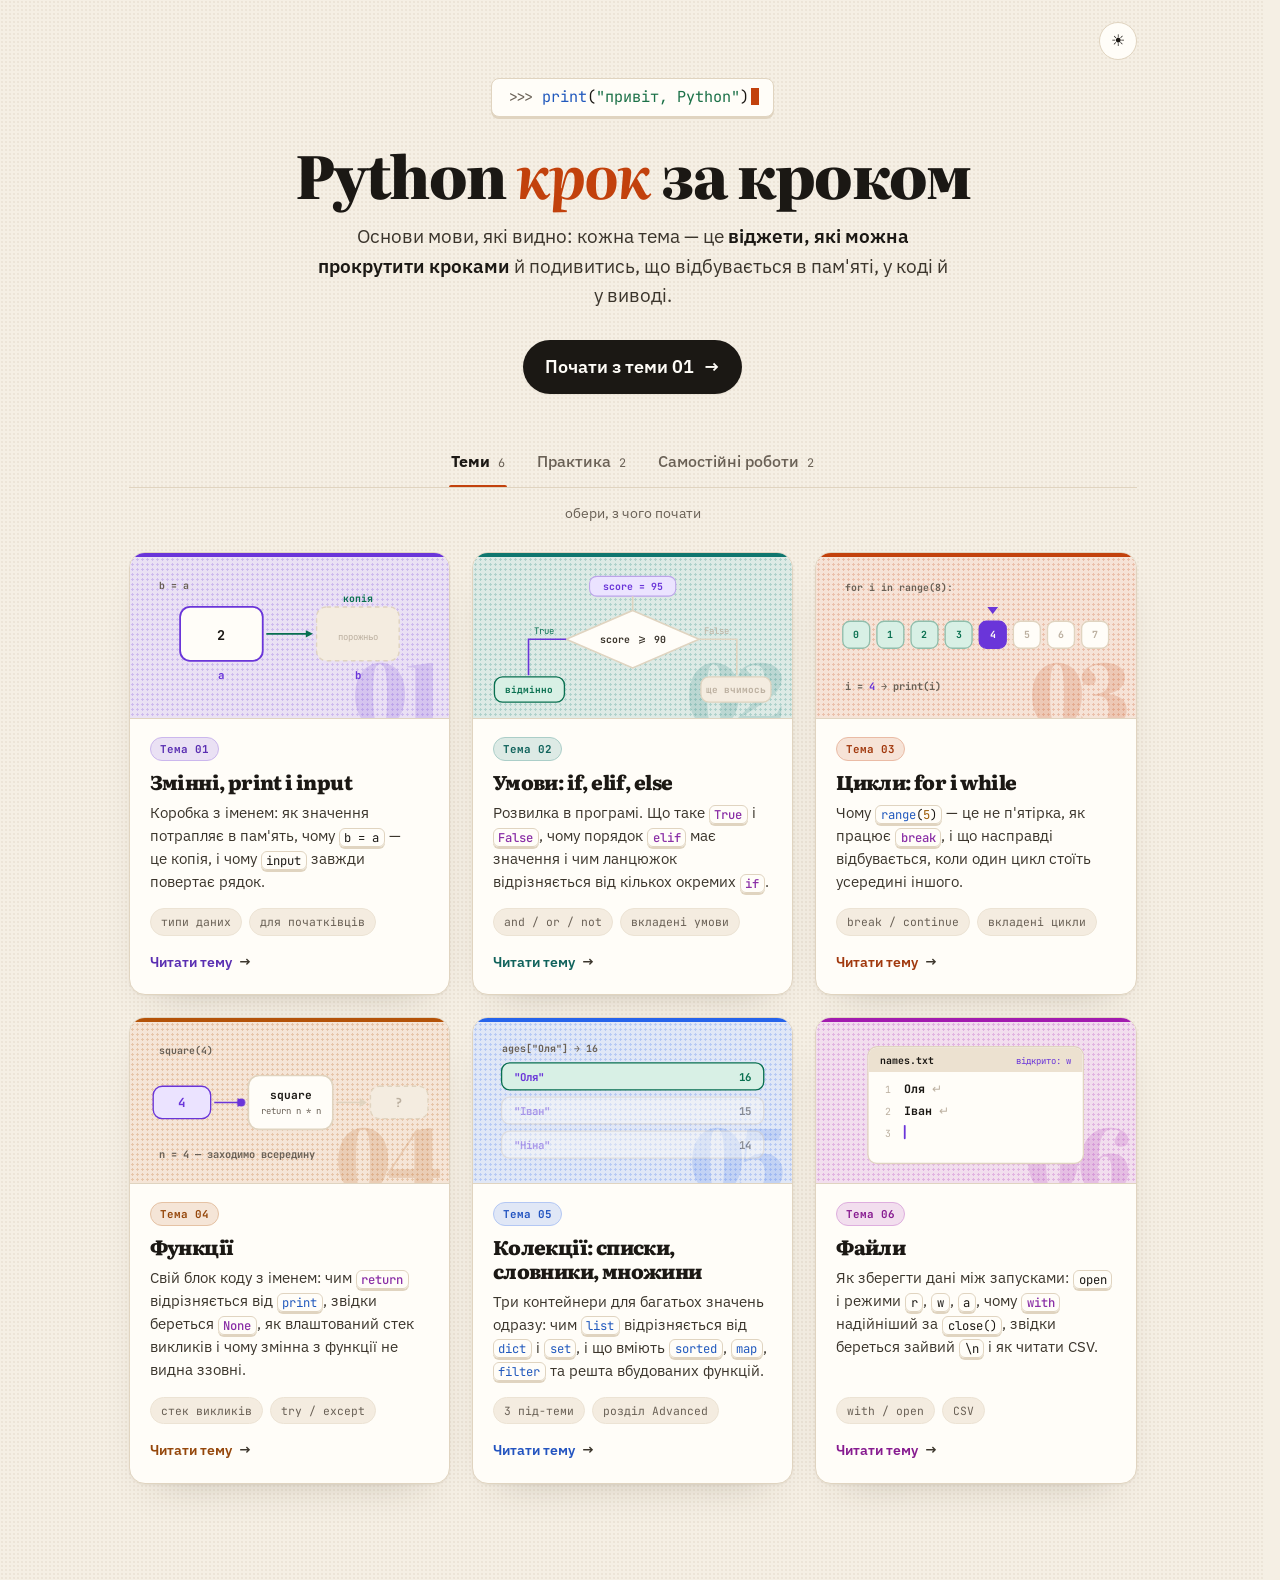
==== commit 416e1b2e: "Practice: class pages (senior engineering school -> shop, grade 9 -> globe) like the independent wor" ====
--- a/index.html
+++ b/index.html
@@ -14,14 +14,14 @@
 <link href="https://fonts.googleapis.com/css2?family=Literata:ital,opsz,wght@0,7..72,400..800;1,7..72,600..700&family=IBM+Plex+Sans:wght@400;500;600&family=JetBrains+Mono:wght@400;700&display=swap" rel="stylesheet">
 
 <!-- ?v=… — версія для кешу браузера: після змін у css/js підніми її тут і для скриптів унизу -->
-<link rel="stylesheet" href="css/base.css?v=20261009a">
+<link rel="stylesheet" href="css/base.css?v=20261022a">
 <link rel="stylesheet" href="css/topics.css?v=20260927a">
-<link rel="stylesheet" href="css/shell.css?v=20261009a">
+<link rel="stylesheet" href="css/shell.css?v=20261022a">
 <link rel="stylesheet" href="css/collections.css?v=20260926t24">
 <link rel="stylesheet" href="css/functions.css?v=20260926t4">
 <link rel="stylesheet" href="css/pyeditor.css?v=20260926t25">
 <link rel="stylesheet" href="css/shop.css?v=20260927a">
-<link rel="stylesheet" href="css/check.css?v=20260927c">
+<link rel="stylesheet" href="css/check.css?v=20261022a">
 <link rel="stylesheet" href="css/files.css?v=20261008a">
 <link rel="stylesheet" href="css/globe.css?v=20261011f">
 </head>
@@ -239,50 +239,27 @@
       </div>
 
       <div class="tab-panel" role="tabpanel" id="home-p-practice" aria-labelledby="home-t-practice" hidden>
-      <p class="tab-note">пиши код — і дивись, як він оживляє справжній сайт</p>
-      <div class="cards practice-cards">
-
-        <a class="card practice reveal" href="#/shop" data-viz="shop">
-          <div class="card-viz">
-            <svg viewBox="0 0 320 152" class="viz viz-shop" aria-hidden="true">
-              <text class="vz-code" x="14" y="20" data-line>prices = [1899, 449, 3499, 799]</text>
-              <g data-tile="0"><rect class="vz-tile" x="14" y="34" width="64" height="82" rx="9"/><rect class="vz-pic" x="21" y="41" width="50" height="38" rx="5"/><text class="vz-price" x="46" y="102">1899</text></g>
-              <g data-tile="1"><rect class="vz-tile" x="90" y="34" width="64" height="82" rx="9"/><rect class="vz-pic" x="97" y="41" width="50" height="38" rx="5"/><text class="vz-price" x="122" y="102">449</text></g>
-              <g data-tile="2"><rect class="vz-tile" x="166" y="34" width="64" height="82" rx="9"/><rect class="vz-pic" x="173" y="41" width="50" height="38" rx="5"/><text class="vz-price" x="198" y="102">3499</text></g>
-              <g data-tile="3"><rect class="vz-tile" x="242" y="34" width="64" height="82" rx="9"/><rect class="vz-pic" x="249" y="41" width="50" height="38" rx="5"/><text class="vz-price" x="274" y="102">799</text></g>
-              <text class="vz-line" x="14" y="140" data-note>каталог як є</text>
-            </svg>
-          </div>
+      <p class="tab-note">обери свій клас — там проєкти, у яких код оживляє справжній сайт чи прилад</p>
+      <!-- ці ж картки показує сторінка #/practice: app.js копіює їх туди -->
+      <div class="cards check-cards" data-practice-cards>
+
+        <a class="card check reveal" href="#/practice-eng">
+          <div class="card-viz class-viz" aria-hidden="true"></div>
           <div class="card-body">
-            <span class="card-tag">практика до теми «Списки»</span>
-            <h3>Оживи магазин</h3>
-            <p>Інтернет-магазин, у якому не працюють сортування, фільтри й статистика. Десять функцій на <code>len</code>, <code>min</code>, <code>max</code>, <code>sorted</code>, цикли й зрізи вмикають їх по черзі.</p>
-            <div class="card-meta"><span>10 завдань</span><span>тести одразу</span><span>Python у браузері</span></div>
-            <div class="card-go">Відкрити практику <em>→</em></div>
+            <h3>Старша інженерна школа</h3>
+            <p class="card-count">1 проєкт</p>
+            <p>Практика для Старшої інженерної школи: інтернет-магазин, який оживає, коли пишеш функції для списків.</p>
+            <div class="card-go">Обрати клас <em>→</em></div>
           </div>
         </a>
 
-        <a class="card practice reveal" href="#/globe" data-viz="globe" style="--tc:var(--tc-globe)">
-          <div class="card-viz">
-            <svg viewBox="0 0 320 152" class="viz viz-globe" aria-hidden="true">
-              <rect class="vz-device" x="70" y="10" width="180" height="132" rx="16"/>
-              <rect class="vz-lcd" x="88" y="24" width="144" height="82" rx="4"/>
-              <rect class="vz-lcd-inv" x="92" y="30" width="136" height="16"/>
-              <text class="vz-lcd-t inv" x="96" y="42">Ukraine</text>
-              <text class="vz-lcd-t" x="96" y="60">Kyiv</text>
-              <text class="vz-lcd-t" x="96" y="96">x1</text>
-              <g class="vz-keys">
-                <circle cx="104" cy="124" r="8"/><circle cx="128" cy="124" r="8"/><circle cx="152" cy="124" r="8"/>
-                <circle cx="176" cy="124" r="8"/><circle cx="200" cy="124" r="8"/>
-              </g>
-            </svg>
-          </div>
+        <a class="card check reveal" href="#/practice-9">
+          <div class="card-viz class-viz" aria-hidden="true"></div>
           <div class="card-body">
-            <span class="card-tag">проєкт · 9 клас</span>
-            <h3>Touch The Globe</h3>
-            <p>Код для глобуса, що розповідає про країни: п'ять задач, симулятор дисплея Nokia 5110 і справжній Python у браузері. Код зберігається для вчителя, а звідси — на Arduino.</p>
-            <div class="card-meta"><span>5 задач</span><span>симулятор дисплея</span><span>Arduino</span></div>
-            <div class="card-go">Відкрити проєкт <em>→</em></div>
+            <h3>9 клас</h3>
+            <p class="card-count">1 проєкт</p>
+            <p>Практика для 9 класу: код для глобуса, який розповідає про країни, із симулятором дисплея й справжнім Python у браузері.</p>
+            <div class="card-go">Обрати клас <em>→</em></div>
           </div>
         </a>
 
@@ -2142,6 +2119,95 @@
   </section>
 
   <!-- ================= самостійні роботи: загальна сторінка ================= -->
+  <section class="page" id="page-practice" hidden>
+  <div class="wrap wide">
+
+  <header class="top">
+    <h1>Практика</h1>
+    <p class="lede"><b>Обери свій клас,</b> а потім проєкт, який задав учитель. Пиши код — і дивись, як він оживляє справжній сайт чи прилад. Код зберігається в цьому браузері автоматично.</p>
+  </header>
+
+  <!-- картки класів копіює сюди app.js з вкладки «Практика» на головній -->
+  <div data-practice-cards-slot></div>
+
+  </div>
+  </section>
+
+  <!-- ================= практика: сторінки класів ================= -->
+  <section class="page" id="page-practice-eng" hidden>
+  <div class="wrap wide">
+
+  <header class="top">
+    <h1>Старша інженерна школа</h1>
+    <p class="lede"><b>Обери проєкт, який задав учитель.</b> Пиши код у браузері, запускай тести й дивись, як він оживляє проєкт.</p>
+  </header>
+
+  <div class="cards practice-cards">
+
+    <a class="card practice" href="#/shop" data-viz="shop" style="--tc:var(--tc-coll)">
+      <div class="card-viz">
+        <svg viewBox="0 0 320 152" class="viz viz-shop" aria-hidden="true">
+          <text class="vz-code" x="14" y="20" data-line>prices = [1899, 449, 3499, 799]</text>
+          <g data-tile="0"><rect class="vz-tile" x="14" y="34" width="64" height="82" rx="9"/><rect class="vz-pic" x="21" y="41" width="50" height="38" rx="5"/><text class="vz-price" x="46" y="102">1899</text></g>
+          <g data-tile="1"><rect class="vz-tile" x="90" y="34" width="64" height="82" rx="9"/><rect class="vz-pic" x="97" y="41" width="50" height="38" rx="5"/><text class="vz-price" x="122" y="102">449</text></g>
+          <g data-tile="2"><rect class="vz-tile" x="166" y="34" width="64" height="82" rx="9"/><rect class="vz-pic" x="173" y="41" width="50" height="38" rx="5"/><text class="vz-price" x="198" y="102">3499</text></g>
+          <g data-tile="3"><rect class="vz-tile" x="242" y="34" width="64" height="82" rx="9"/><rect class="vz-pic" x="249" y="41" width="50" height="38" rx="5"/><text class="vz-price" x="274" y="102">799</text></g>
+          <text class="vz-line" x="14" y="140" data-note>каталог як є</text>
+        </svg>
+      </div>
+      <div class="card-body">
+        <span class="card-tag">практика до теми «Списки»</span>
+        <h3>Оживи магазин</h3>
+        <p>Інтернет-магазин, у якому не працюють сортування, фільтри й статистика. Десять функцій на <code>len</code>, <code>min</code>, <code>max</code>, <code>sorted</code>, цикли й зрізи вмикають їх по черзі.</p>
+        <div class="card-meta"><span>10 завдань</span><span>тести одразу</span><span>Python у браузері</span></div>
+        <div class="card-go">Відкрити практику <em>→</em></div>
+      </div>
+    </a>
+
+  </div>
+
+  </div>
+  </section>
+
+  <section class="page" id="page-practice-9" hidden>
+  <div class="wrap wide">
+
+  <header class="top">
+    <h1>9 клас</h1>
+    <p class="lede"><b>Обери проєкт, який задав учитель.</b> Пиши код у браузері й дивись, що він робить.</p>
+  </header>
+
+  <div class="cards practice-cards">
+
+    <a class="card practice" href="#/globe" data-viz="globe" style="--tc:var(--tc-globe)">
+      <div class="card-viz">
+        <svg viewBox="0 0 320 152" class="viz viz-globe" aria-hidden="true">
+          <rect class="vz-device" x="70" y="10" width="180" height="132" rx="16"/>
+          <rect class="vz-lcd" x="88" y="24" width="144" height="82" rx="4"/>
+          <rect class="vz-lcd-inv" x="92" y="30" width="136" height="16"/>
+          <text class="vz-lcd-t inv" x="96" y="42">Ukraine</text>
+          <text class="vz-lcd-t" x="96" y="60">Kyiv</text>
+          <text class="vz-lcd-t" x="96" y="96">x1</text>
+          <g class="vz-keys">
+            <circle cx="104" cy="124" r="8"/><circle cx="128" cy="124" r="8"/><circle cx="152" cy="124" r="8"/>
+            <circle cx="176" cy="124" r="8"/><circle cx="200" cy="124" r="8"/>
+          </g>
+        </svg>
+      </div>
+      <div class="card-body">
+        <span class="card-tag">проєкт · 9 клас</span>
+        <h3>Touch The Globe</h3>
+        <p>Код для глобуса, що розповідає про країни: п'ять задач, симулятор дисплея Nokia 5110 і справжній Python у браузері. Код зберігається для вчителя, а звідси — на Arduino.</p>
+        <div class="card-meta"><span>5 задач</span><span>симулятор дисплея</span><span>Arduino</span></div>
+        <div class="card-go">Відкрити проєкт <em>→</em></div>
+      </div>
+    </a>
+
+  </div>
+
+  </div>
+  </section>
+
   <section class="page" id="page-tests" hidden>
   <div class="wrap wide">
 
@@ -2241,9 +2307,9 @@
 
 
 <!-- чисті помічники оболонки: «пройдено», номери розділів, стежка, пагінація -->
-<script src="js/book.js?v=20260927a"></script>
+<script src="js/book.js?v=20261022a"></script>
 <!-- оболонка: роутер, меню, анімації головної -->
-<script src="js/app.js?v=20261011a"></script>
+<script src="js/app.js?v=20261022a"></script>
 <!-- перемикач теми оформлення -->
 <script src="js/theme.js?v=20260927b"></script>
 <!-- рушій руху: FLIP-переїзди й твіни; має бути до collkit.js -->
--- a/css/base.css
+++ b/css/base.css
@@ -49,8 +49,10 @@
     --tc-func:#b45309;
     --tc-coll:#2563eb;
     --tc-files:#a21caf;
+    --tc-errors:#b91c1c;
     --tc-globe:#0e7490;
     --tc-tests:var(--ink);
+    --tc-practice:var(--ink);
     --tc:var(--accent);
     --on-tc:#fff;
     /* блідий текст-заглушка; текст на жовтій підсвітці; затемнення під меню */
@@ -109,7 +111,7 @@
       --shadow-3:0 26px 48px -22px rgba(0,0,0,.8);
       --paper-dot:rgba(255,240,210,.035); --on-tc:#1d1a16;
       --tc-vars:#a78bfa; --tc-cond:#2dd4bf; --tc-loops:#f59e6b; --tc-func:#fbbf24; --tc-coll:#60a5fa;
-      --tc-files:#e879f9; --tc-globe:#22d3ee;
+      --tc-files:#e879f9; --tc-errors:#f87171; --tc-globe:#22d3ee;
       --faint:#5f574b; --hl-ink:#f5d58a; --scrim:rgba(0,0,0,.6);
       --on-hl-bar:#1d1a16;
       --lcd-bg:#8fae86; --lcd-on:#142015; --lcd-ghost:rgba(20,32,21,.08); --lcd-dim:#5e7258;
@@ -128,7 +130,7 @@
       --shadow-3:0 26px 48px -22px rgba(0,0,0,.8);
       --paper-dot:rgba(255,240,210,.035); --on-tc:#1d1a16;
       --tc-vars:#a78bfa; --tc-cond:#2dd4bf; --tc-loops:#f59e6b; --tc-func:#fbbf24; --tc-coll:#60a5fa;
-      --tc-files:#e879f9; --tc-globe:#22d3ee;
+      --tc-files:#e879f9; --tc-errors:#f87171; --tc-globe:#22d3ee;
       --faint:#5f574b; --hl-ink:#f5d58a; --scrim:rgba(0,0,0,.6);
       --on-hl-bar:#1d1a16;
       --lcd-bg:#8fae86; --lcd-on:#142015; --lcd-ghost:rgba(20,32,21,.08); --lcd-dim:#5e7258;
--- a/css/shell.css
+++ b/css/shell.css
@@ -15,8 +15,10 @@
   body[data-topic="func"]{--tc:var(--tc-func)}
   body[data-topic="coll"]{--tc:var(--tc-coll)}
   body[data-topic="files"]{--tc:var(--tc-files)}
+  body[data-topic="errors"]{--tc:var(--tc-errors)}
   body[data-topic="globe"]{--tc:var(--tc-globe)}
   body[data-topic="tests"]{--tc:var(--tc-tests)}
+  body[data-topic="practice"]{--tc:var(--tc-practice)}
 
   /* ---------- бічне меню ---------- */
   .sidebar{
--- a/css/check.css
+++ b/css/check.css
@@ -7,10 +7,10 @@
 
   /* ---------- картка на головній ---------- */
   .cards.check-cards{grid-template-columns:repeat(auto-fill,minmax(min(296px,100%),1fr))}
-  /* розділ «Самостійні роботи»: хаб і сторінки класів — шапка по центру,
+  /* розділи «Самостійні роботи» і «Практика»: хаб і сторінки класів — шапка по центру,
      під нею картки класів або робіт (одна картка не розтягується: auto-fill) */
-  :is(#page-tests, #page-tests-eng, #page-tests-9) header.top{text-align:center}
-  :is(#page-tests, #page-tests-eng, #page-tests-9) header.top .lede{max-width:60ch; margin-left:auto; margin-right:auto}
+  :is(#page-tests, #page-tests-eng, #page-tests-9, #page-practice, #page-practice-eng, #page-practice-9) header.top{text-align:center}
+  :is(#page-tests, #page-tests-eng, #page-tests-9, #page-practice, #page-practice-eng, #page-practice-9) header.top .lede{max-width:60ch; margin-left:auto; margin-right:auto}
 
   /* картка класу: обкладинка лише з водяним номером класу; під назвою —
      скільки в класі робіт */
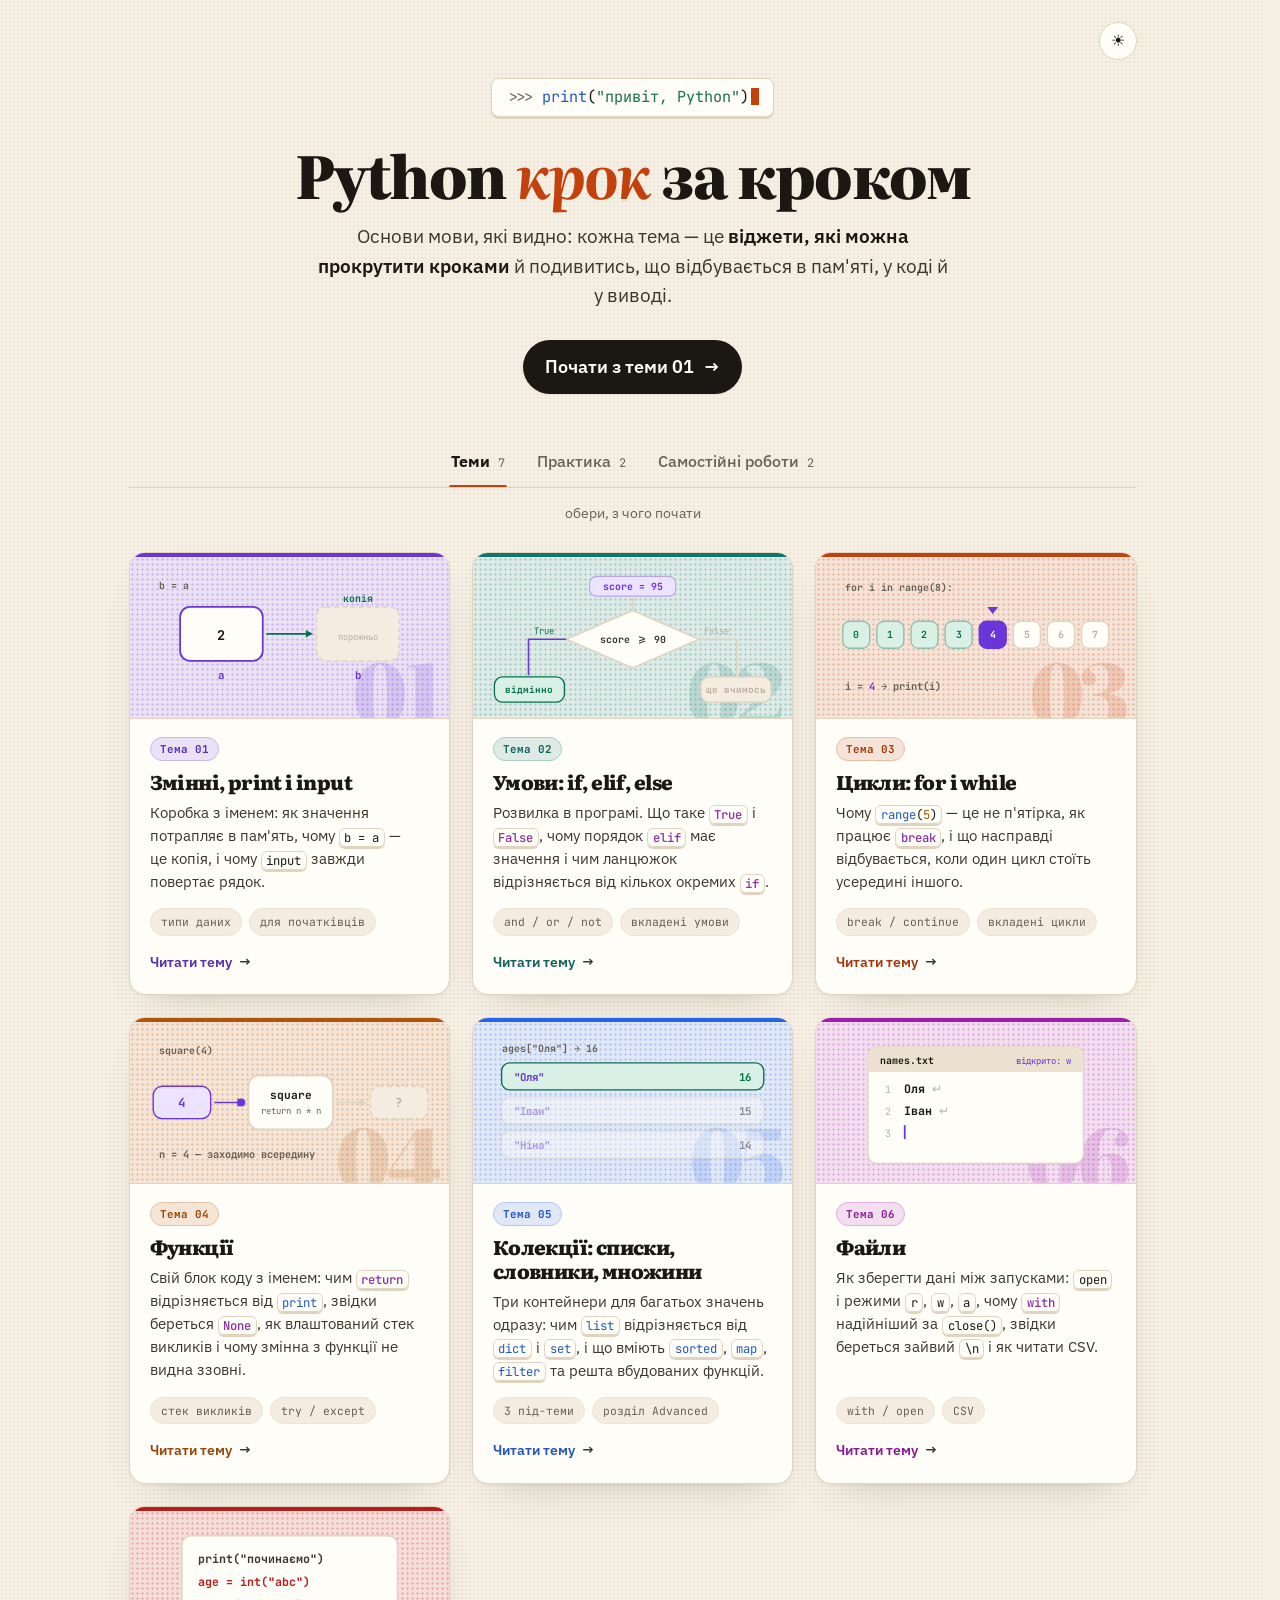
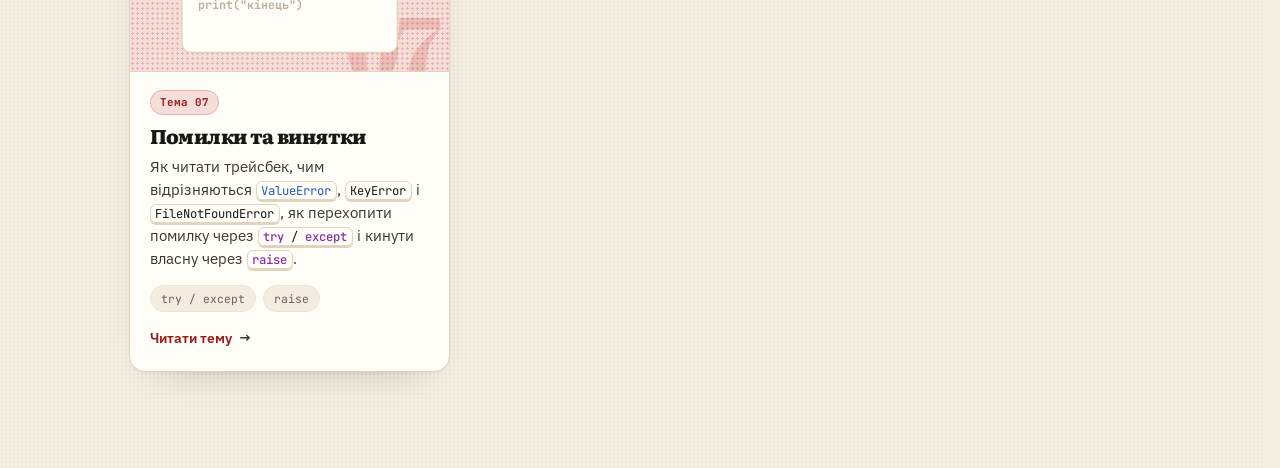
==== commit 396d0735: "Add topic 07: errors and exceptions (traceback, try/except, else/finally, raise) Co-Authored-By: Cla" ====
--- a/index.html
+++ b/index.html
@@ -16,13 +16,14 @@
 <!-- ?v=… — версія для кешу браузера: після змін у css/js підніми її тут і для скриптів унизу -->
 <link rel="stylesheet" href="css/base.css?v=20261022a">
 <link rel="stylesheet" href="css/topics.css?v=20260927a">
-<link rel="stylesheet" href="css/shell.css?v=20261022a">
+<link rel="stylesheet" href="css/shell.css?v=20261022b">
 <link rel="stylesheet" href="css/collections.css?v=20260926t24">
 <link rel="stylesheet" href="css/functions.css?v=20260926t4">
 <link rel="stylesheet" href="css/pyeditor.css?v=20260926t25">
 <link rel="stylesheet" href="css/shop.css?v=20260927a">
 <link rel="stylesheet" href="css/check.css?v=20261022a">
 <link rel="stylesheet" href="css/files.css?v=20261008a">
+<link rel="stylesheet" href="css/errors.css?v=20261022a">
 <link rel="stylesheet" href="css/globe.css?v=20261011f">
 </head>
 <body data-route="home">
@@ -231,6 +232,27 @@
             <h3>Файли</h3>
             <p>Як зберегти дані між запусками: <code>open</code> і режими <code>r</code>, <code>w</code>, <code>a</code>, чому <code>with</code> надійніший за <code>close()</code>, звідки береться зайвий <code>\n</code> і як читати CSV.</p>
             <div class="card-meta"><span>with / open</span><span>CSV</span></div>
+            <div class="card-go">Читати тему <em>→</em></div>
+          </div>
+        </a>
+
+        <a class="card reveal" href="#/errors" data-viz="errors">
+          <div class="card-viz">
+            <svg viewBox="0 0 320 152" class="viz viz-errors" aria-hidden="true">
+              <rect class="vz-er-term" x="40" y="12" width="240" height="130" rx="10"/>
+              <text class="vz-er-code" data-l="0" x="58" y="42">print("починаємо")</text>
+              <text class="vz-er-code" data-l="1" x="58" y="68">age = int("abc")</text>
+              <text class="vz-er-code" data-l="2" x="58" y="94">print("кінець")</text>
+              <g class="vz-er-box off" data-boom>
+                <rect x="52" y="104" width="216" height="28" rx="6"/>
+                <text x="64" y="123">ValueError: invalid literal</text>
+              </g>
+            </svg>
+          </div>
+          <div class="card-body">
+            <h3>Помилки та винятки</h3>
+            <p>Як читати трейсбек, чим відрізняються <code>ValueError</code>, <code>KeyError</code> і <code>FileNotFoundError</code>, як перехопити помилку через <code>try / except</code> і кинути власну через <code>raise</code>.</p>
+            <div class="card-meta"><span>try / except</span><span>raise</span></div>
             <div class="card-go">Читати тему <em>→</em></div>
           </div>
         </a>
@@ -1856,7 +1878,7 @@
 
   <h2>Коли файлу немає</h2>
   <p>Відкрити на читання файл, якого немає, не вийде: <code>open</code> упаде з помилкою <code>FileNotFoundError</code>. Режими <code>"w"</code> і <code>"a"</code> самі створюють <b>файл</b>, тож відсутній файл — не проблема. Але <b>папки</b> вони не створюють: якщо потрібної папки немає, <code>open</code> теж упаде з <code>FileNotFoundError</code>.</p>
-  <p>Відсутній файл — звичайна ситуація: програму запустили вперше, файл видалили чи перейменували. Таку помилку ловлять знайомим з теми <a href="#/func">«Функції»</a> <code>try / except</code>. Спробуй обидва перемикачі.</p>
+  <p>Відсутній файл — звичайна ситуація: програму запустили вперше, файл видалили чи перейменували. Таку помилку ловлять знайомим з теми <a href="#/func">«Функції»</a> <code>try / except</code>. Спробуй обидва перемикачі. Усе про винятки — у наступній темі, <a href="#/errors">«Помилки та винятки»</a>.</p>
 
   <div class="widget" id="files-w-missing" tabindex="0"></div>
 
@@ -1970,6 +1992,208 @@
     <tr><td>int(row["grade"])</td><td>з CSV усе приходить рядками</td></tr>
     <tr><td>csv.DictWriter(f, fieldnames=[...])</td><td>запис CSV: writeheader(), writerow(d)</td></tr>
     <tr><td>open(..., "w", newline="")</td><td>обов'язково для запису CSV</td></tr>
+  </table>
+
+  </div>
+  </section>
+
+  <!-- ================= тема: помилки та винятки ================= -->
+  <section class="page" id="page-errors" hidden>
+  <div class="wrap">
+
+  <header class="top">
+    <h1>Помилки та винятки</h1>
+    <p class="lede">Рано чи пізно будь-яка програма натрапляє на проблему: користувач вводить літери замість числа, потрібного файлу немає, а список виявляється коротшим, ніж ти думав. Python у таких випадках не мовчить, а <b>кидає виняток</b> і зупиняє програму. Добра новина: винятки можна <b>прочитати</b>, <b>перехопити</b> і навіть <b>кинути самому</b>.</p>
+  </header>
+
+  <div class="hero" id="errors-hero">
+    <div id="errors-heroBox"></div>
+    <div class="hero-line" id="errors-heroLine">натисни, щоб подивитись, як програма падає</div>
+    <button class="ctl replay" id="errors-heroBtn">Показати ще раз</button>
+  </div>
+
+  <h2>Помилка — це не кінець</h2>
+  <p>Помилки в Python бувають двох видів. <b>Синтаксичні</b> — це «граматика»: забута двокрапка чи дужка. Python помічає їх ще до запуску й не виконує жодного рядка, поки ти їх не виправиш. З такими нічого не вдієш, окрім як виправити код.</p>
+  <p><b>Винятки</b> (<i>exceptions</i>) трапляються вже під час роботи програми: код написаний правильно, але в цей запуск щось пішло не так — не те значення, немає файлу, ділення на нуль. Виняток — це сигнал: «тут проблема». Якщо ніхто його не перехопив, Python зупиняє програму й друкує <b>трейсбек</b> — звіт про те, що і де сталось.</p>
+  <p>Уся ця тема — про винятки. І починається вона з вміння читати трейсбек: у ньому майже завжди вже є відповідь.</p>
+
+  <h2>Читаємо трейсбек</h2>
+  <p>Трейсбек виглядає лячно, але читається просто. Правило одне: <b>починай з нижнього рядка</b>. У ньому — тип помилки й коротке пояснення. Вище йде ланцюжок викликів: у кожному записі є файл, номер рядка, назва функції й сам рядок коду. Найнижчий запис — місце, де помилка сталась, найвищий — звідки все почалось.</p>
+  <p>Пройди програму крок за кроком. Коли вона впаде, ті самі кроки прочитають трейсбек по частинах.</p>
+
+  <div class="widget" id="errors-w-trace" tabindex="0"></div>
+
+  <div class="callout">
+    <p><b>Знаки ^^^^ у трейсбеку.</b> У новіших версіях Python (від 3.11) під рядком коду з'являється ще один — зі значками <code>^^^^</code> або <code>~~~^~~</code>. Вони показують, яка саме частина рядка впала. На сенс помилки це не впливає.</p>
+  </div>
+
+  <h2>Найчастіші винятки</h2>
+  <p>Тип помилки — це її «діагноз», і по ньому часто вже зрозуміло, що робити. Ось шість, з якими ти зустрічатимешся найчастіше. Перемикай і дивись, який рядок падає.</p>
+
+  <div class="widget" id="errors-w-kinds" tabindex="0"></div>
+
+  <p>Є й інші: <code>NameError</code> (змінної з таким іменем немає — часто через одруківку), <code>AttributeError</code> (у об'єкта немає такого методу), <code>RecursionError</code>, <code>KeyboardInterrupt</code> (програму перервали з клавіатури). Вчити їх напам'ять не треба: назву помилки завжди видно в трейсбеку, і за нею легко знайти опис.</p>
+
+  <h2>try і except</h2>
+  <p>Іноді помилка — не провина програми, а звичайна ситуація: користувач ввів не те, файлу ще немає. Тоді замість падіння ми хочемо <b>план Б</b>. Для цього код, який може впасти, кладуть у <code>try</code>, а план Б — в <code>except</code>.</p>
+  <p>Python виконує <code>try</code> рядок за рядком. Щойно стається виняток, решта блоку <b>пропускається</b>, і керування переходить у <code>except</code> — якщо його тип збігається з типом помилки. Якщо помилки не було, <code>except</code> просто пропускається. Порівняй обидва варіанти на тому самому «вводі».</p>
+
+  <div class="widget" id="errors-w-try" tabindex="0"></div>
+
+  <div class="callout">
+    <p><b>Куди писати try.</b> У <code>try</code> клади лише ті рядки, що справді можуть упасти (тут — перетворення на число). Чим менший блок, тим легше зрозуміти, що саме ми ловимо. Про те, як <code>try</code> працює всередині функцій, ти вже бачив у темі <a href="#/func">«Функції»</a>.</p>
+  </div>
+
+  <h2>Конкретний except і as e</h2>
+  <p>Після <code>except</code> вказують <b>тип помилки</b>, яку ловлять. Помилок може бути кілька — тоді <code>except</code>-ів теж кілька, і Python перевіряє їх згори вниз, поки не знайде той, що підходить. Слово <code>as e</code> кладе сам виняток у змінну <code>e</code>: його можна надрукувати й побачити те саме пояснення, що було б у трейсбеку.</p>
+  <p>Спробуй три значення — і прибери другий <code>except</code>: тоді помилка ділення на нуль уже ніким не ловиться, а програма падає. <code>except</code> ловить рівно те, що в нього вписано.</p>
+
+  <div class="widget" id="errors-w-except" tabindex="0"></div>
+
+  <div class="callout warn">
+    <p><b>Не ковтай помилки мовчки.</b> Запис <code>except: pass</code> (або просто <code>except:</code>) ловить усе й нічого не робить із помилкою. Програма не падає, але ти більше не знаєш, що пішло не так, і справжня помилка вилізе пізніше, в іншому місці. Лови конкретний тип і завжди роби щось корисне: пиши повідомлення, повторюй спробу, підставляй значення за замовчуванням.</p>
+  </div>
+
+  <h2>else і finally</h2>
+  <p>До <code>try / except</code> можна додати ще дві гілки. <code>else</code> виконується, лише якщо помилки <b>не було</b> — це місце для коду, який має спрацювати після успішного <code>try</code>. <code>finally</code> виконується <b>завжди</b>: після успіху, після перехопленої помилки й навіть після непійманої. У ньому роблять прибирання, найчастіше — закривають файл.</p>
+  <p>Нижче той самий код із <a href="#/files">теми про файли</a>: ми відкрили файл і хочемо гарантовано його закрити, що б не трапилось у <code>write</code>. Подивись на блокнот: у шапці видно, коли файл закрито.</p>
+
+  <div class="widget" id="errors-w-finally" tabindex="0"></div>
+
+  <div class="callout">
+    <p><b>Нагадування про with.</b> Блок <code>with open(...) as f:</code> робить саме це за тебе: закриває файл, що б не сталося всередині — так, ніби в тебе є <code>try / finally: f.close()</code>. Тому з файлами зазвичай пишуть <code>with</code>, а <code>finally</code> знадобиться для інших «ресурсів» — з'єднань, тимчасових файлів, лічильників.</p>
+  </div>
+
+  <div class="callout warn">
+    <p><b>finally спрацьовує навіть після return.</b> Якщо в <code>try</code> є <code>return</code>, Python спершу виконає <code>finally</code> і лише потім повернеться з функції. Тому <code>return</code> у <code>finally</code> писати не варто: він «з'їсть» і результат, і помилку.</p>
+  </div>
+
+  <h2>Питаємо, поки не введуть правильно</h2>
+  <p>Найкорисніше поєднання — <code>while True</code> і <code>try</code>. Цикл повторює запитання, а <code>break</code> стоїть <b>після</b> успішного перетворення: якщо було виняток, до <code>break</code> справа не дійшла, і цикл крутиться знову. Це візитівка надійних програм із введенням.</p>
+
+  <div class="widget" id="errors-w-retry" tabindex="0"></div>
+
+  <h2>raise: кидаємо власну помилку</h2>
+  <p>Виняток можна кинути самому командою <code>raise</code>. Це корисно у функціях: якщо їй передали значення, з яким працювати не можна, краще <b>відмовитись одразу й голосно</b>, ніж мовчки повернути дурницю. Після <code>raise</code> функція зупиняється, а виняток летить нагору, до найближчого <code>except</code> із відповідним типом — як і ті, що кидає сам Python.</p>
+  <p>Порівняй функцію без перевірки й з перевіркою. Тип помилки добирай за змістом: <code>ValueError</code> — значення не підходить, <code>TypeError</code> — не той тип.</p>
+
+  <div class="widget" id="errors-w-raise" tabindex="0"></div>
+
+  <h2 class="adv">Advanced: власні винятки<span class="badge">advanced</span></h2>
+
+  <div class="adv-intro">
+    <h3>Коли готових типів замало</h3>
+    <p>Для великої програми зручно мати свої типи помилок: <code>except AgeError</code> читається краще, ніж загальний <code>ValueError</code>. Власний виняток — це клас, який «успадковує» готовий:</p>
+<pre>class AgeError(ValueError):
+    pass
+
+def set_age(age):
+    if age &lt; 0:
+        raise AgeError("вік не може бути від'ємним")
+    return age</pre>
+    <p>Тепер <code>except AgeError</code> ловить саме цю помилку, а <code>except ValueError</code> — теж ловить, бо <code>AgeError</code> — різновид <code>ValueError</code>. Так працюють усі винятки Python: вони утворюють «родину», і <code>except</code> з типом-«батьком» піймає й усіх «дітей».</p>
+  </div>
+
+  <h2>raise from і assert</h2>
+  <p>Іноді виняток ловлять лише для того, щоб кинути інший, зрозуміліший. Щоб не втратити першопричину, пишуть <code>raise … from e</code>: у трейсбеку з'являться обидві помилки з пояснювальним рядком між ними.</p>
+<pre>try:
+    age = int(text)
+except ValueError as e:
+    raise AgeError("вік має бути числом") from e</pre>
+  <p>Ще один інструмент — <code>assert</code>: «я впевнений, що тут це правда». Якщо умова хибна, Python кидає <code>AssertionError</code>. Його використовують для перевірок «для себе» під час розробки, а не для перевірки того, що ввів користувач:</p>
+<pre>assert len(scores) &gt; 0, "список оцінок порожній"</pre>
+
+  <h2>Перевір себе</h2>
+
+  <div class="task">
+    <p>1. Що надрукує програма?</p>
+    <pre>try:
+    print("а")
+    print(10 / 0)
+    print("б")
+except ZeroDivisionError:
+    print("в")
+print("г")</pre>
+    <button class="ctl" data-answer="errors-a1">Показати відповідь</button>
+    <div class="answer" id="errors-a1"><p><code>а</code>, <code>в</code>, <code>г</code> — кожне з нового рядка. Після помилки в <code>10 / 0</code> решта <code>try</code> (рядок <code>б</code>) пропускається, спрацьовує <code>except</code>, а потім програма йде далі й друкує <code>г</code>.</p></div>
+  </div>
+
+  <div class="task">
+    <p>2. Який рядок надрукується?</p>
+    <pre>data = {"name": "Оля"}
+try:
+    print(data["age"])
+except IndexError:
+    print("індекс")
+except KeyError:
+    print("ключ")</pre>
+    <button class="ctl" data-answer="errors-a2">Показати відповідь</button>
+    <div class="answer" id="errors-a2"><p><code>ключ</code>. У словнику немає ключа <code>"age"</code> — це <code>KeyError</code>. Перший <code>except</code> (<code>IndexError</code>) не підходить, Python переходить до другого.</p></div>
+  </div>
+
+  <div class="task">
+    <p>3. Що буде на екрані, і в якому порядку?</p>
+    <pre>def check():
+    try:
+        return "try"
+    finally:
+        print("finally")
+
+print(check())</pre>
+    <button class="ctl" data-answer="errors-a3">Показати відповідь</button>
+    <div class="answer" id="errors-a3"><p>Спершу <code>finally</code>, потім <code>try</code>. <code>return</code> готує значення, але перед виходом із функції Python виконує <code>finally</code> — тому слово <code>finally</code> з'являється раніше, ніж <code>print</code> зовні надрукує <code>try</code>.</p></div>
+  </div>
+
+  <div class="task">
+    <p>4. Файлу <code>grades.txt</code> немає. Яка помилка виникне і як її обійти без падіння?</p>
+    <pre>with open("grades.txt", encoding="utf-8") as f:
+    print(f.read())</pre>
+    <button class="ctl" data-answer="errors-a4">Показати відповідь</button>
+    <div class="answer" id="errors-a4"><p><code>FileNotFoundError</code>. Обійти можна так: обгорнути <code>with</code> у <code>try</code> і додати <code>except FileNotFoundError:</code> із повідомленням, наприклад <code>print("файлу ще немає")</code>.</p></div>
+  </div>
+
+  <div class="task">
+    <p>5. Що надрукує цикл?</p>
+    <pre>for text in ["5", "x"]:
+    try:
+        n = int(text)
+    except ValueError:
+        print("помилка")
+    else:
+        print("ок", n)</pre>
+    <button class="ctl" data-answer="errors-a5">Показати відповідь</button>
+    <div class="answer" id="errors-a5"><p><code>ок 5</code>, а потім <code>помилка</code>. Для <code>"5"</code> помилки немає, тож виконується <code>else</code>; для <code>"x"</code> <code>int</code> кидає <code>ValueError</code>, і <code>else</code> пропускається.</p></div>
+  </div>
+
+  <div class="task">
+    <p>6. Чому цей код — погана ідея? Що станеться, якщо ввести <code>abc</code>?</p>
+    <pre>try:
+    age = int(input("Вік: "))
+except:
+    pass
+print(age)</pre>
+    <button class="ctl" data-answer="errors-a6">Показати відповідь</button>
+    <div class="answer" id="errors-a6"><p><code>except: pass</code> мовчки ковтає помилку. Для <code>abc</code> змінна <code>age</code> так і не з'явиться, і програма впаде вже на <code>print(age)</code> з <code>NameError: name 'age' is not defined</code> — далеко від справжньої причини. Краще ловити <code>ValueError</code> і просити ввести число ще раз у циклі <code>while True</code>.</p></div>
+  </div>
+
+  <h2>Шпаргалка</h2>
+  <table class="cheat">
+    <tr><td>Traceback</td><td>читай знизу: тип помилки, потім де сталось</td></tr>
+    <tr><td>ValueError</td><td>тип правильний, значення — ні: int("abc")</td></tr>
+    <tr><td>TypeError</td><td>не той тип: "5" + 3</td></tr>
+    <tr><td>IndexError / KeyError</td><td>немає індексу в списку / ключа в словнику</td></tr>
+    <tr><td>ZeroDivisionError</td><td>ділення на нуль</td></tr>
+    <tr><td>FileNotFoundError</td><td>файлу чи папки немає</td></tr>
+    <tr><td>try: … except Тип:</td><td>спробувати; якщо такий виняток — план Б</td></tr>
+    <tr><td>except Тип as e:</td><td>e — сам виняток, print(e) дає пояснення</td></tr>
+    <tr><td>except A: … except B:</td><td>перевіряються згори вниз, спрацьовує перший підходящий</td></tr>
+    <tr><td>else:</td><td>виконується, лише якщо помилки не було</td></tr>
+    <tr><td>finally:</td><td>виконується завжди, навіть після return</td></tr>
+    <tr><td>with open(...) as f:</td><td>файл закриється сам, навіть після помилки</td></tr>
+    <tr><td>while True: try: … break</td><td>питати, поки не введуть правильно</td></tr>
+    <tr><td>raise ValueError("текст")</td><td>кинути виняток самому</td></tr>
+    <tr><td>raise … from e</td><td>кинути інший виняток, зберігши причину</td></tr>
+    <tr><td>except: pass</td><td>так не роби: помилка зникає непоміченою</td></tr>
   </table>
 
   </div>
@@ -2309,7 +2533,7 @@
 <!-- чисті помічники оболонки: «пройдено», номери розділів, стежка, пагінація -->
 <script src="js/book.js?v=20261022a"></script>
 <!-- оболонка: роутер, меню, анімації головної -->
-<script src="js/app.js?v=20261022a"></script>
+<script src="js/app.js?v=20261022b"></script>
 <!-- перемикач теми оформлення -->
 <script src="js/theme.js?v=20260927b"></script>
 <!-- рушій руху: FLIP-переїзди й твіни; має бути до collkit.js -->
@@ -2334,6 +2558,7 @@
 <script src="js/pages/dict.js?v=20260926t22"></script>
 <script src="js/pages/set.js?v=20260922f"></script>
 <script src="js/pages/files.js?v=20261008a"></script>
+<script src="js/pages/errors.js?v=20261022b"></script>
 <!-- Touch The Globe: налаштування сховища, дисплей, сховище, рушій (Pyodide + знімок
      проєкту), архіви, симулятор і дві сторінки -->
 <script src="js/globe-config.js?v=20261009b"></script>
--- a/css/shell.css
+++ b/css/shell.css
@@ -326,6 +326,16 @@
   .vz-np-tx{font-size:13px; font-weight:700; fill:var(--ink); opacity:0; transition:opacity .3s}
   .vz-np-tx.on{opacity:1}
   .vz-np-tx .nl{fill:var(--faint); font-weight:400}
+  /* картка теми «Помилки»: код і червона смуга з винятком */
+  .vz-er-term{fill:var(--card); stroke:var(--rule); stroke-width:1.5}
+  .vz-er-code{font-size:13px; font-weight:700; fill:var(--faint); transition:fill .3s, opacity .3s}
+  .vz-er-code.done{fill:var(--body)}
+  .vz-er-code.now{fill:var(--tc)}
+  .vz-er-code.skip{opacity:.4; text-decoration:line-through}
+  .vz-er-box{transition:opacity .3s}
+  .vz-er-box.off{opacity:0}
+  .vz-er-box rect{fill:var(--stop-soft); stroke:var(--stop-line); stroke-width:1.2}
+  .vz-er-box text{font-size:11px; font-weight:700; fill:var(--stop)}
   .vz-caret{fill:var(--i); transition:transform .35s var(--ease), opacity .2s}
   .vz-caret.off{opacity:0; transition:opacity .2s}
 
--- a/css/errors.css
+++ b/css/errors.css
@@ -0,0 +1,41 @@
+/* ==========================================================================
+   7. Помилки та винятки: hero, трейсбек, схема гілок try
+   ========================================================================== */
+
+  /* ---------- hero: код ліворуч, термінал праворуч ---------- */
+  .errhero{display:grid; grid-template-columns:minmax(0,1fr) minmax(0,1.25fr); gap:14px; font-family:var(--mono); font-size:.82rem}
+  @media (max-width:640px){ .errhero{grid-template-columns:1fr} }
+  .eh-code, .eh-term{border:1.5px solid var(--rule); border-radius:10px; padding:10px 0; min-height:128px}
+  .eh-code{background:var(--card)}
+  .eh-term{background:var(--term); border-color:var(--term); padding:10px 14px}
+  .eh-ln{display:flex; gap:12px; padding:3px 12px; color:var(--body); border-left:3px solid transparent;
+    transition:background var(--t-base) var(--ease), opacity var(--t-base) var(--ease)}
+  .eh-no{flex:none; width:1.4em; text-align:right; color:var(--faint); user-select:none}
+  .eh-ln.done{opacity:.6}
+  .eh-ln.now{background:var(--hl); color:var(--hl-ink); border-left-color:var(--hl-bar)}
+  .eh-ln.skip{opacity:.45; text-decoration:line-through}
+  .eh-out{color:var(--term-ink); white-space:pre-wrap; overflow-wrap:anywhere; line-height:1.55}
+  .eh-out.bad{color:var(--stop)}
+  .eh-out.dim{color:var(--term-ink); opacity:.45; font-style:italic}
+
+  /* ---------- трейсбек у віджеті 7.2 ---------- */
+  .errtb{border:1.5px solid var(--rule); border-radius:10px; background:var(--card); padding:10px 12px;
+    font-family:var(--mono); font-size:.8rem; display:flex; flex-direction:column; gap:6px}
+  .errtb.empty{color:var(--faint); font-style:italic; font-family:inherit}
+  .tb-head{color:var(--muted)}
+  .tb-fr, .tb-msg{border-left:3px solid transparent; padding:3px 8px; border-radius:4px;
+    transition:background var(--t-base) var(--ease), border-color var(--t-base) var(--ease)}
+  .tb-file{color:var(--muted)}
+  .tb-code{color:var(--ink); padding-left:1.4em; overflow-wrap:anywhere}
+  .tb-msg{color:var(--stop)}
+  .tb-fr.on, .tb-msg.on{background:var(--hl); border-left-color:var(--hl-bar)}
+  .tb-fr.on .tb-file, .tb-fr.on .tb-code{color:var(--hl-ink)}
+  .tb-msg.on{color:var(--hl-ink)}
+
+  /* ---------- «чому так» під віджетом 7.3 ---------- */
+  .errwhy{border:1.5px solid var(--rule); border-radius:10px; background:var(--panel); padding:9px 12px;
+    font-size:.88rem; line-height:1.55; color:var(--body)}
+  .errwhy.dim{color:var(--muted); font-style:italic}
+
+  /* ---------- схема гілок: стан «пропущено» ---------- */
+  .tryblk.skip{opacity:.4; border-style:dashed; text-decoration:line-through}
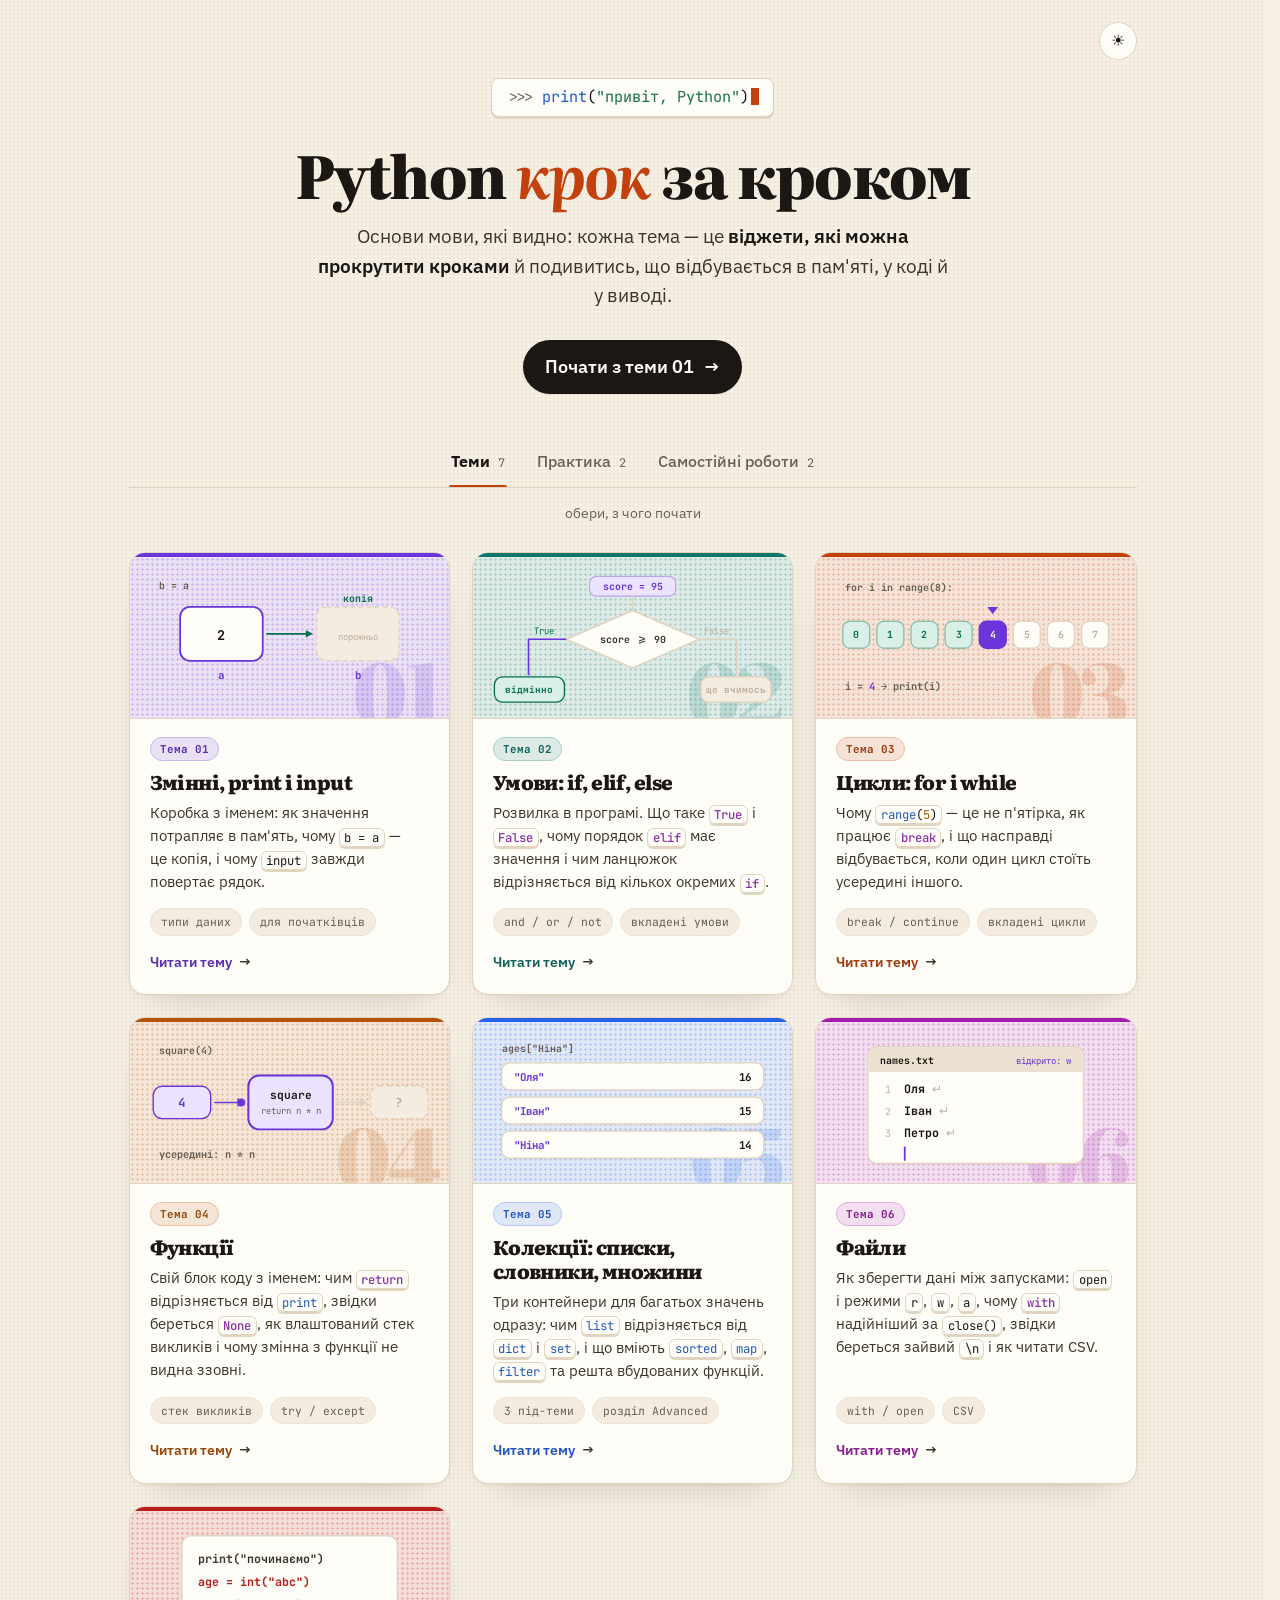
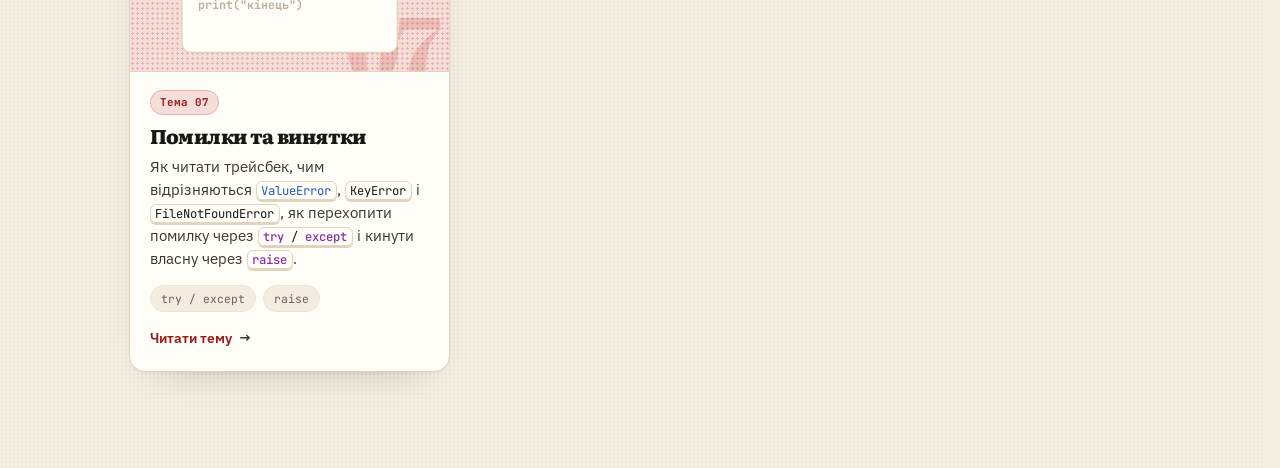
==== commit 15b618a1: "Errors topic: style and highlight the static code blocks in the Advanced section Co-Authored-By: Cla" ====
--- a/index.html
+++ b/index.html
@@ -23,7 +23,7 @@
 <link rel="stylesheet" href="css/shop.css?v=20260927a">
 <link rel="stylesheet" href="css/check.css?v=20261022a">
 <link rel="stylesheet" href="css/files.css?v=20261008a">
-<link rel="stylesheet" href="css/errors.css?v=20261022a">
+<link rel="stylesheet" href="css/errors.css?v=20261022b">
 <link rel="stylesheet" href="css/globe.css?v=20261011f">
 </head>
 <body data-route="home">
@@ -2084,7 +2084,7 @@
   <div class="adv-intro">
     <h3>Коли готових типів замало</h3>
     <p>Для великої програми зручно мати свої типи помилок: <code>except AgeError</code> читається краще, ніж загальний <code>ValueError</code>. Власний виняток — це клас, який «успадковує» готовий:</p>
-<pre>class AgeError(ValueError):
+<pre class="adv-code">class AgeError(ValueError):
     pass
 
 def set_age(age):
@@ -2096,12 +2096,12 @@
 
   <h2>raise from і assert</h2>
   <p>Іноді виняток ловлять лише для того, щоб кинути інший, зрозуміліший. Щоб не втратити першопричину, пишуть <code>raise … from e</code>: у трейсбеку з'являться обидві помилки з пояснювальним рядком між ними.</p>
-<pre>try:
+<pre class="adv-code">try:
     age = int(text)
 except ValueError as e:
     raise AgeError("вік має бути числом") from e</pre>
   <p>Ще один інструмент — <code>assert</code>: «я впевнений, що тут це правда». Якщо умова хибна, Python кидає <code>AssertionError</code>. Його використовують для перевірок «для себе» під час розробки, а не для перевірки того, що ввів користувач:</p>
-<pre>assert len(scores) &gt; 0, "список оцінок порожній"</pre>
+<pre class="adv-code">assert len(scores) &gt; 0, "список оцінок порожній"</pre>
 
   <h2>Перевір себе</h2>
 
@@ -2558,7 +2558,7 @@
 <script src="js/pages/dict.js?v=20260926t22"></script>
 <script src="js/pages/set.js?v=20260922f"></script>
 <script src="js/pages/files.js?v=20261008a"></script>
-<script src="js/pages/errors.js?v=20261022b"></script>
+<script src="js/pages/errors.js?v=20261022d"></script>
 <!-- Touch The Globe: налаштування сховища, дисплей, сховище, рушій (Pyodide + знімок
      проєкту), архіви, симулятор і дві сторінки -->
 <script src="js/globe-config.js?v=20261009b"></script>
--- a/css/errors.css
+++ b/css/errors.css
@@ -39,3 +39,8 @@
 
   /* ---------- схема гілок: стан «пропущено» ---------- */
   .tryblk.skip{opacity:.4; border-style:dashed; text-decoration:line-through}
+
+  /* ---------- статичний код в Advanced ---------- */
+  pre.adv-code{margin:.8em 0 1.1em; font-family:var(--mono); font-size:.84rem; line-height:1.65; color:var(--body);
+    background:var(--card); border:1px solid var(--rule-soft); padding:11px 14px; border-radius:8px; overflow-x:auto}
+  .adv-intro pre.adv-code{background:var(--panel)}
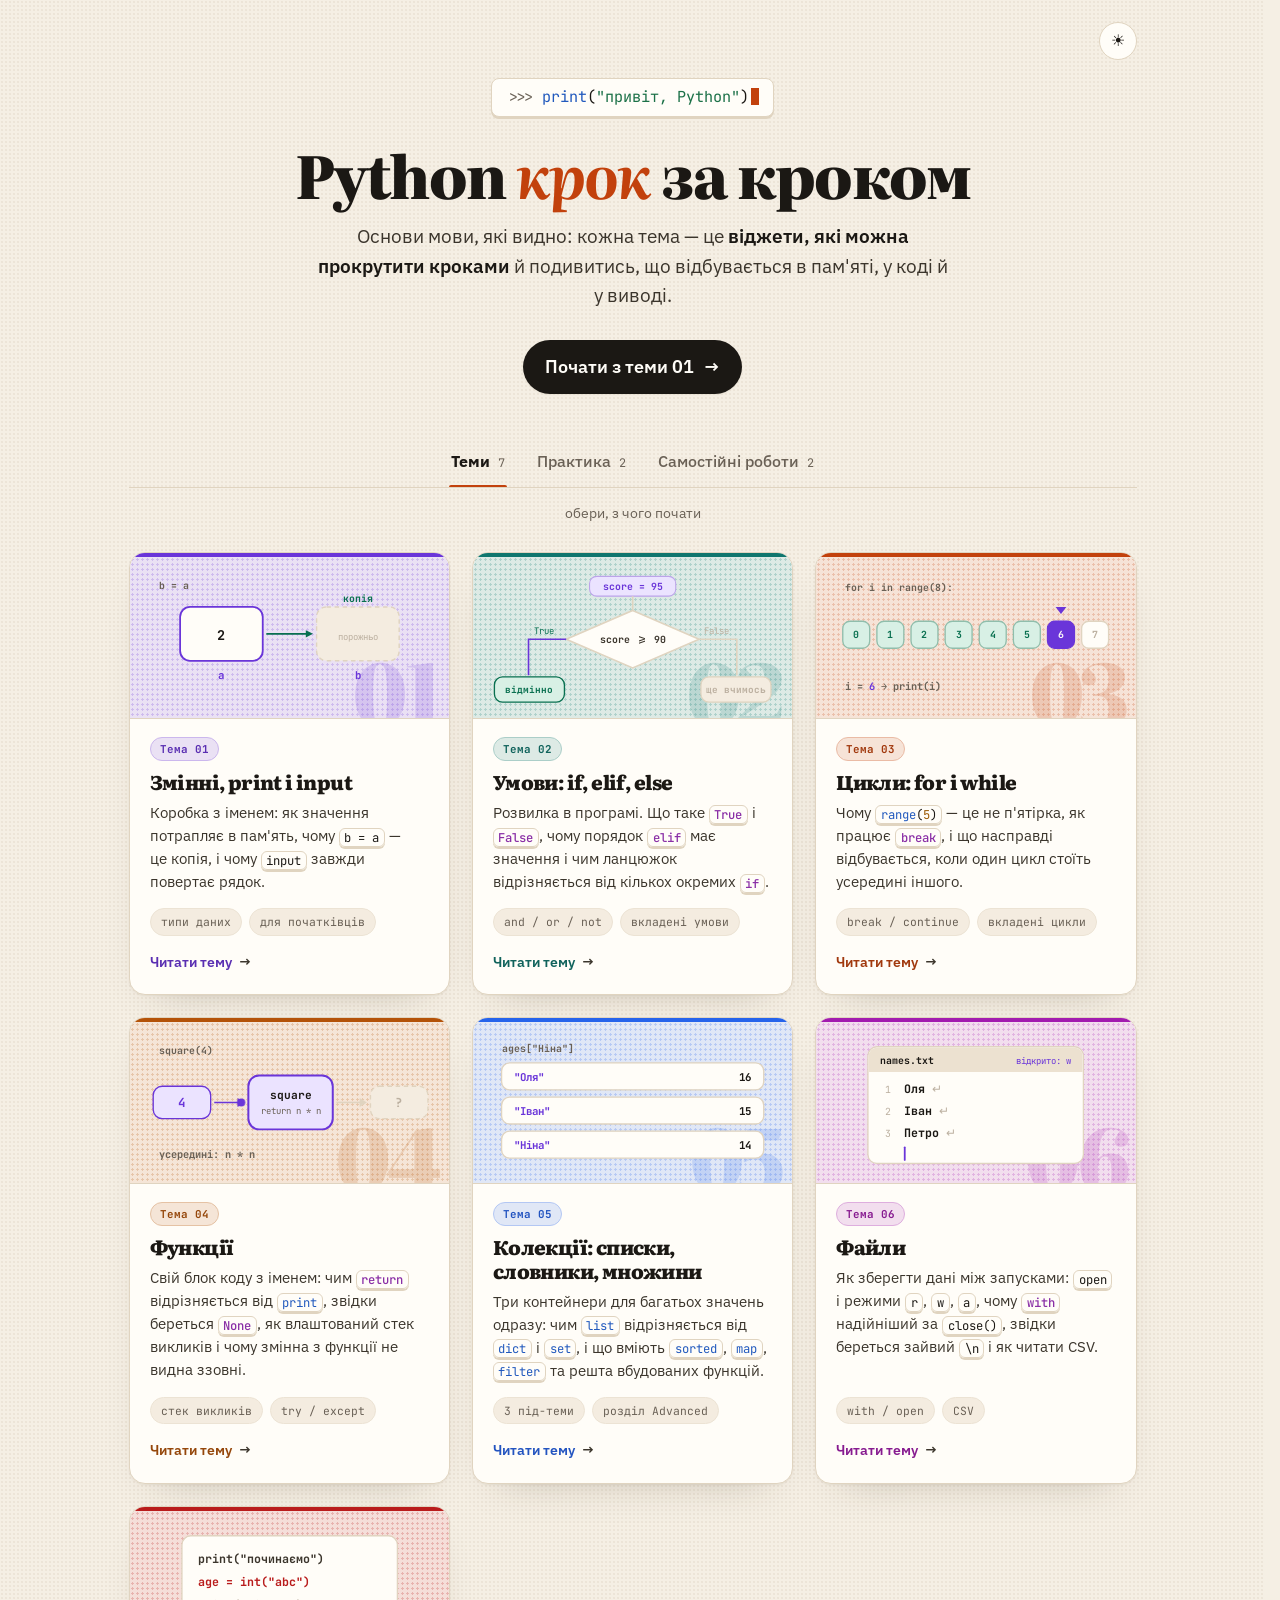
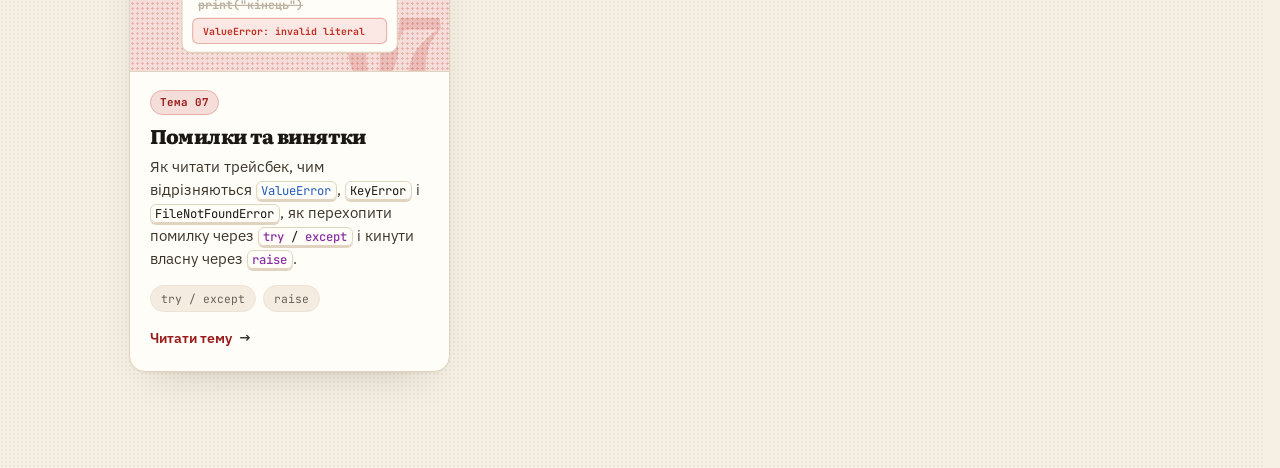
==== commit f203f368: "Errors topic: interactive widgets in Advanced (custom exception, raise from, assert) Co-Authored-By:" ====
--- a/index.html
+++ b/index.html
@@ -2085,23 +2085,21 @@
     <h3>Коли готових типів замало</h3>
     <p>Для великої програми зручно мати свої типи помилок: <code>except AgeError</code> читається краще, ніж загальний <code>ValueError</code>. Власний виняток — це клас, який «успадковує» готовий:</p>
 <pre class="adv-code">class AgeError(ValueError):
-    pass
-
-def set_age(age):
-    if age &lt; 0:
-        raise AgeError("вік не може бути від'ємним")
-    return age</pre>
-    <p>Тепер <code>except AgeError</code> ловить саме цю помилку, а <code>except ValueError</code> — теж ловить, бо <code>AgeError</code> — різновид <code>ValueError</code>. Так працюють усі винятки Python: вони утворюють «родину», і <code>except</code> з типом-«батьком» піймає й усіх «дітей».</p>
-  </div>
-
-  <h2>raise from і assert</h2>
-  <p>Іноді виняток ловлять лише для того, щоб кинути інший, зрозуміліший. Щоб не втратити першопричину, пишуть <code>raise … from e</code>: у трейсбеку з'являться обидві помилки з пояснювальним рядком між ними.</p>
-<pre class="adv-code">try:
-    age = int(text)
-except ValueError as e:
-    raise AgeError("вік має бути числом") from e</pre>
-  <p>Ще один інструмент — <code>assert</code>: «я впевнений, що тут це правда». Якщо умова хибна, Python кидає <code>AssertionError</code>. Його використовують для перевірок «для себе» під час розробки, а не для перевірки того, що ввів користувач:</p>
-<pre class="adv-code">assert len(scores) &gt; 0, "список оцінок порожній"</pre>
+    pass</pre>
+    <p>Тепер <code>except AgeError</code> ловить саме цю помилку, а <code>except ValueError</code> — теж ловить, бо <code>AgeError</code> — різновид <code>ValueError</code>. Так працюють усі винятки Python: вони утворюють «родину», і <code>except</code> з типом-«батьком» піймає й усіх «дітей». Перемикай, який <code>except</code> стоїть у коді.</p>
+  </div>
+
+  <div class="widget" id="errors-w-custom" tabindex="0"></div>
+
+  <h2>raise from</h2>
+  <p>Іноді виняток ловлять лише для того, щоб кинути інший, зрозуміліший. Щоб не втратити першопричину, пишуть <code>raise … from e</code>: у трейсбеку з'являться обидві помилки з пояснювальним рядком між ними. Порівняй із варіантом без <code>from</code>.</p>
+
+  <div class="widget" id="errors-w-from" tabindex="0"></div>
+
+  <h2>assert</h2>
+  <p>Ще один інструмент — <code>assert</code>: «я впевнений, що тут це правда». Якщо умова хибна, Python кидає <code>AssertionError</code> із текстом після коми. Його використовують для перевірок «для себе» під час розробки, а не для перевірки того, що ввів користувач.</p>
+
+  <div class="widget" id="errors-w-assert" tabindex="0"></div>
 
   <h2>Перевір себе</h2>
 
@@ -2558,7 +2556,7 @@
 <script src="js/pages/dict.js?v=20260926t22"></script>
 <script src="js/pages/set.js?v=20260922f"></script>
 <script src="js/pages/files.js?v=20261008a"></script>
-<script src="js/pages/errors.js?v=20261022d"></script>
+<script src="js/pages/errors.js?v=20261022e"></script>
 <!-- Touch The Globe: налаштування сховища, дисплей, сховище, рушій (Pyodide + знімок
      проєкту), архіви, симулятор і дві сторінки -->
 <script src="js/globe-config.js?v=20261009b"></script>
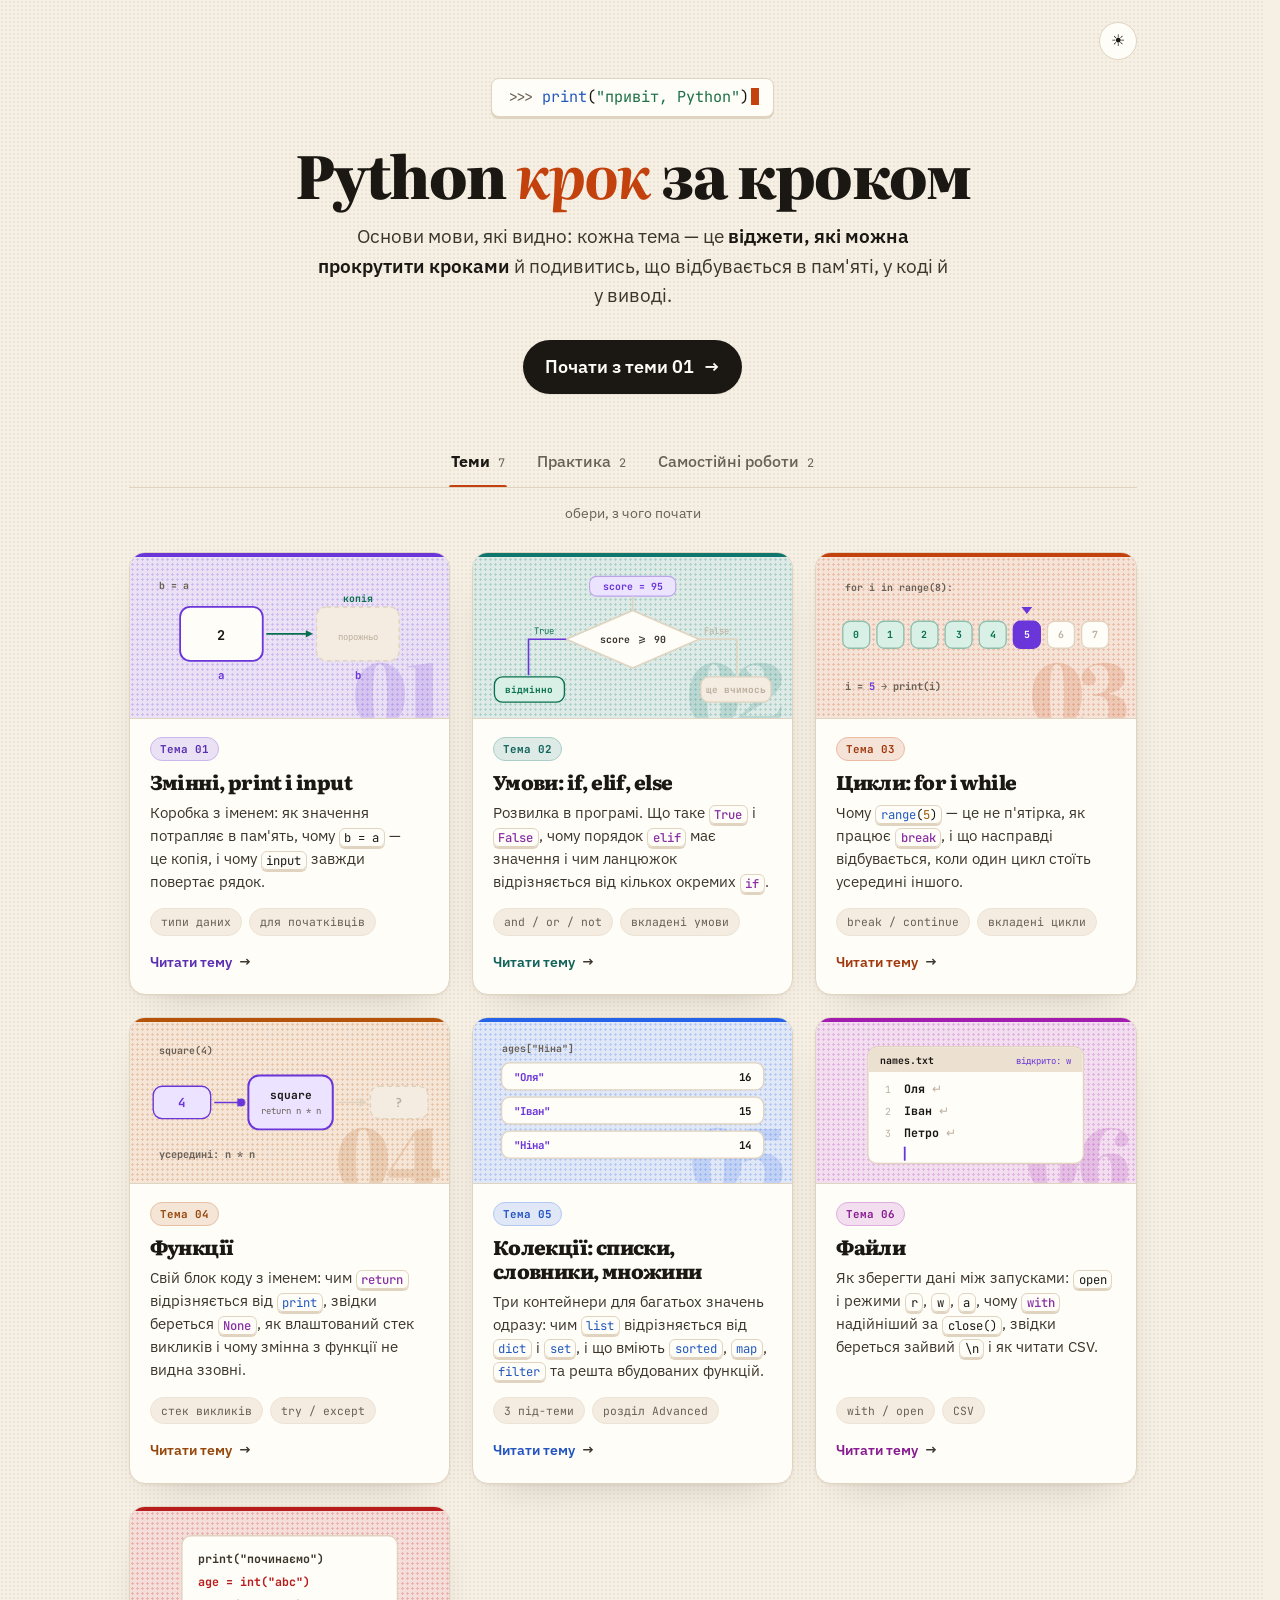
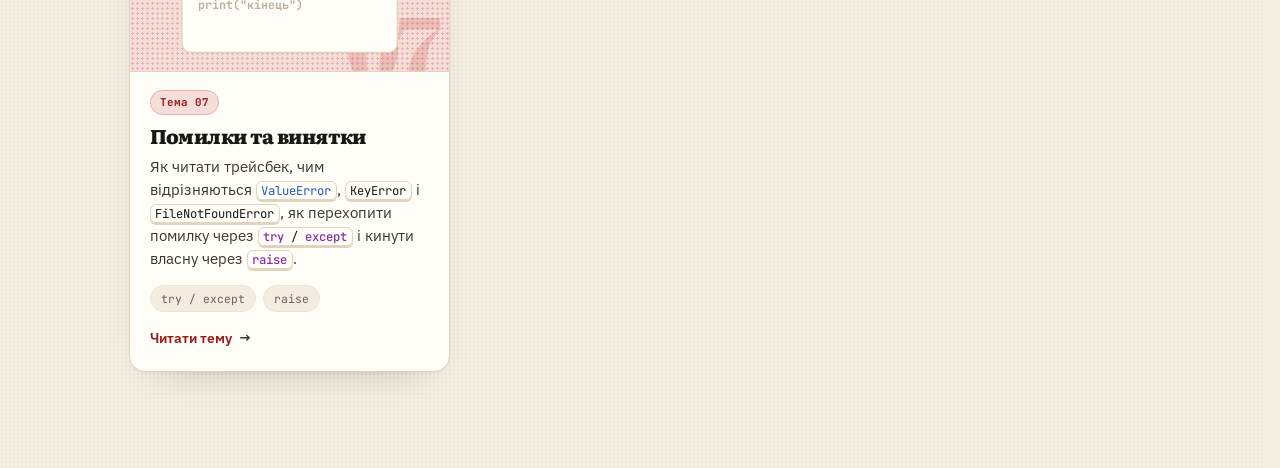
==== commit 790eaf35: "Layout: prose spans the full sheet width, same as widgets and code Co-Authored-By: Claude Sonnet 5.5" ====
--- a/index.html
+++ b/index.html
@@ -14,7 +14,7 @@
 <link href="https://fonts.googleapis.com/css2?family=Literata:ital,opsz,wght@0,7..72,400..800;1,7..72,600..700&family=IBM+Plex+Sans:wght@400;500;600&family=JetBrains+Mono:wght@400;700&display=swap" rel="stylesheet">
 
 <!-- ?v=… — версія для кешу браузера: після змін у css/js підніми її тут і для скриптів унизу -->
-<link rel="stylesheet" href="css/base.css?v=20261022a">
+<link rel="stylesheet" href="css/base.css?v=20261022b">
 <link rel="stylesheet" href="css/topics.css?v=20260927a">
 <link rel="stylesheet" href="css/shell.css?v=20261022b">
 <link rel="stylesheet" href="css/collections.css?v=20260926t24">
--- a/css/base.css
+++ b/css/base.css
@@ -159,13 +159,13 @@
 
   /* ---------- компонування: одна колонка на все ----------
      Один аркуш однакової ширини на всіх сторінках — теми, практика,
-     самостійні. Віджети, таблиці, задачі й шпаргалки займають усю смугу, а
-     проза (абзаци, списки, виноски, lede) — лише --measure від лівого краю:
-     рядок довший за ~70 знаків читати важко.
+     самостійні. Віджети, таблиці, задачі, шпаргалки й проза (абзаци, списки,
+     виноски, lede) займають усю смугу: --measure:none. Щоб знову обмежити
+     рядок прози, поверни тут ширину в ch (було 70ch).
      У grid вертикальні відступи НЕ схлопуються, тому ритм тримається на
      односторонніх margin-top; margin-bottom у прямих дітей .wrap завжди 0. */
   .wrap{
-    --wrap-px:40px; --wrap-pt:8px; --measure:70ch;
+    --wrap-px:40px; --wrap-pt:8px; --measure:none;
     display:grid;
     grid-template-columns:[full-start text-start] minmax(0,1fr) [text-end full-end];
     row-gap:0;
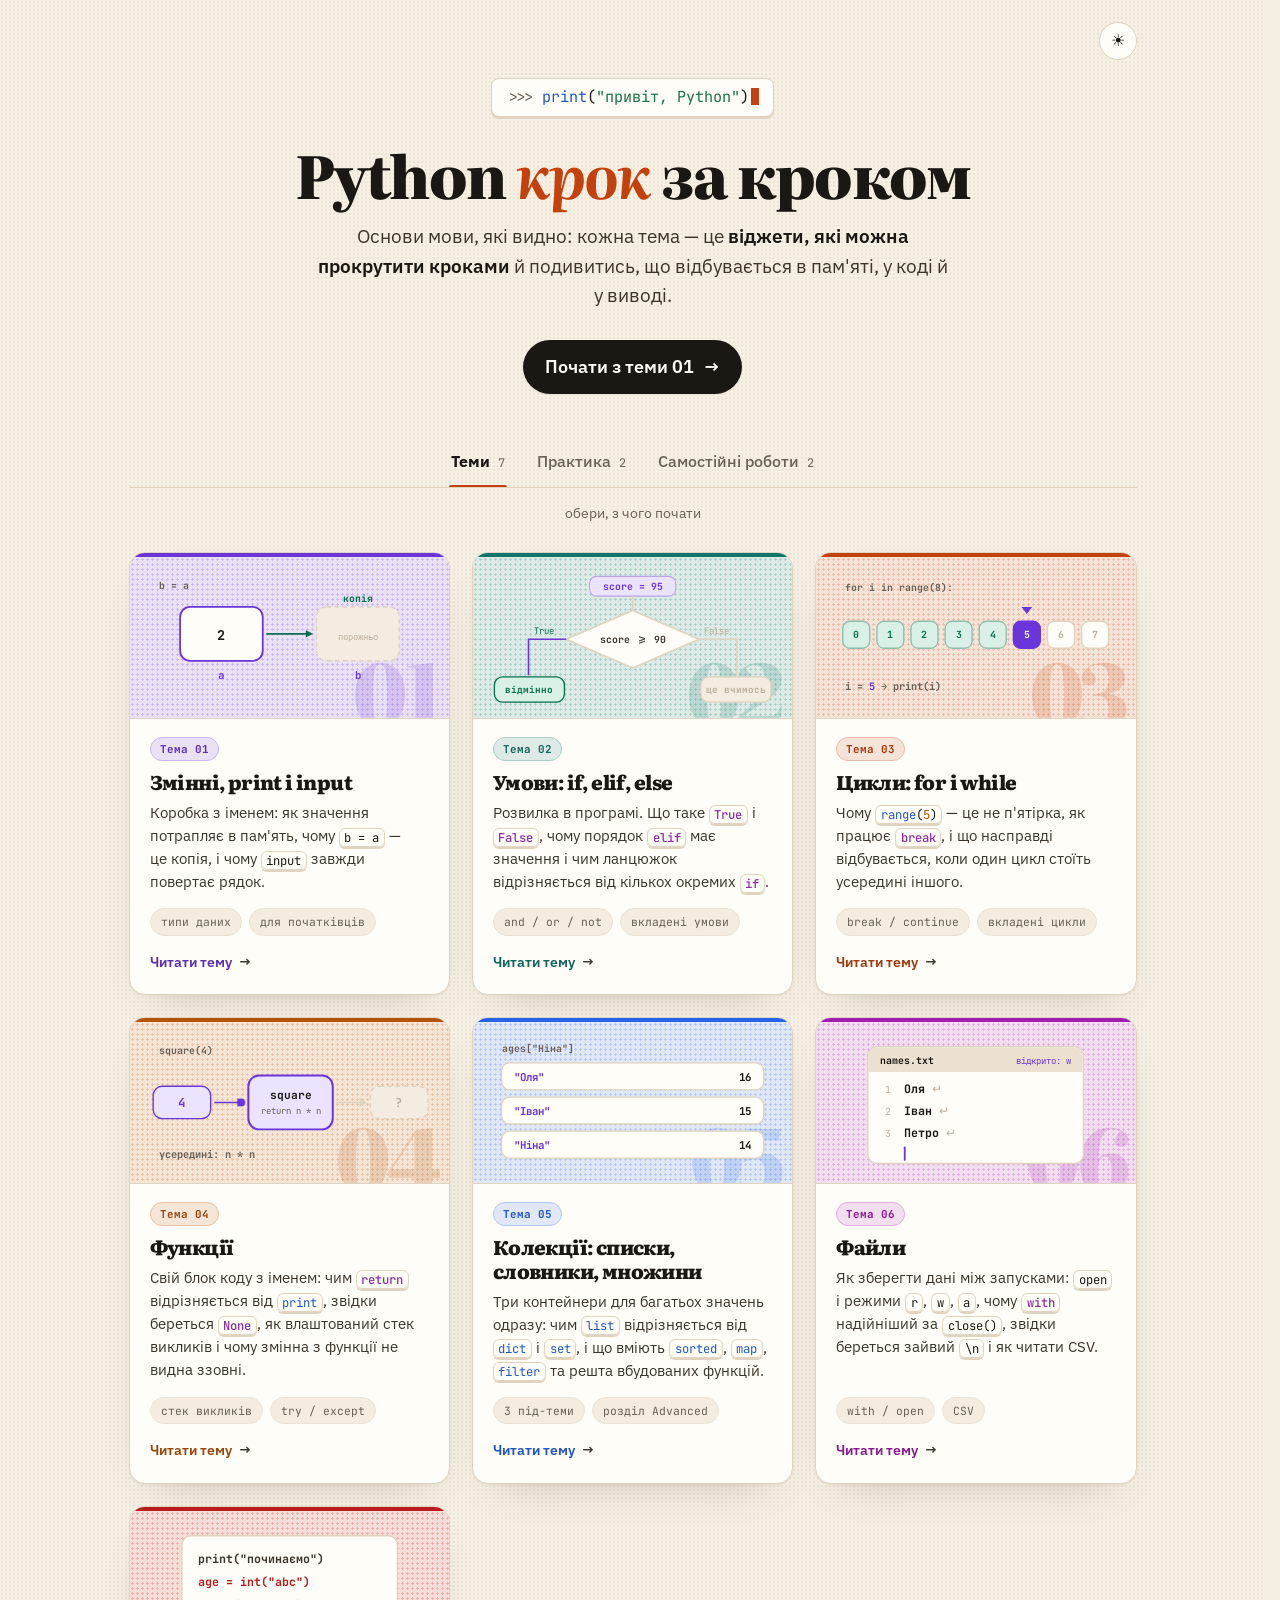
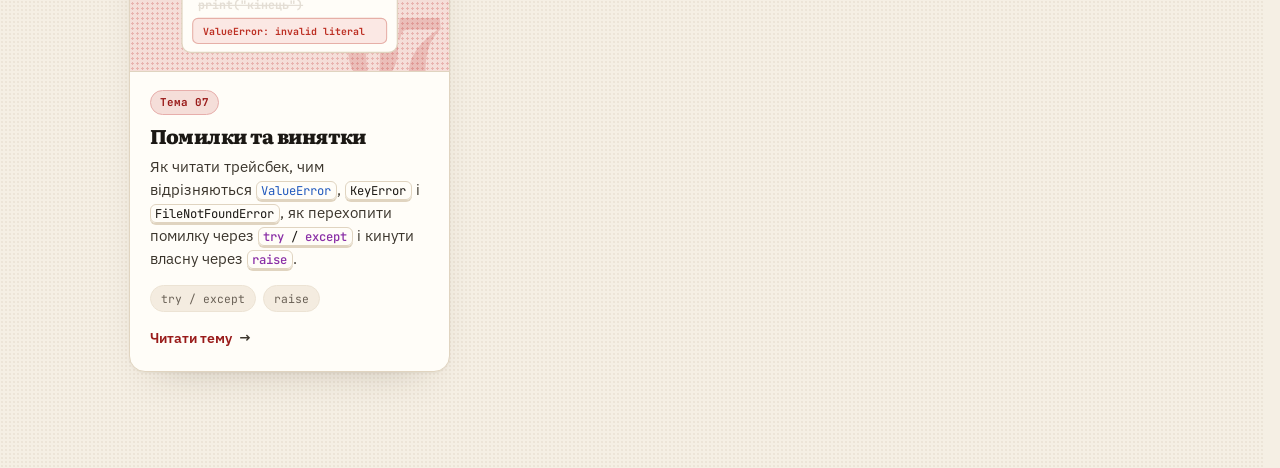
==== commit 94b1a523: "Practice: errors and exceptions page for the senior engineering school (6 tasks with tests) Six func" ====
--- a/index.html
+++ b/index.html
@@ -16,14 +16,14 @@
 <!-- ?v=… — версія для кешу браузера: після змін у css/js підніми її тут і для скриптів унизу -->
 <link rel="stylesheet" href="css/base.css?v=20261022b">
 <link rel="stylesheet" href="css/topics.css?v=20260927a">
-<link rel="stylesheet" href="css/shell.css?v=20261022b">
+<link rel="stylesheet" href="css/shell.css?v=20261022c">
 <link rel="stylesheet" href="css/collections.css?v=20260926t24">
 <link rel="stylesheet" href="css/functions.css?v=20260926t4">
 <link rel="stylesheet" href="css/pyeditor.css?v=20260926t25">
 <link rel="stylesheet" href="css/shop.css?v=20260927a">
 <link rel="stylesheet" href="css/check.css?v=20261022a">
 <link rel="stylesheet" href="css/files.css?v=20261008a">
-<link rel="stylesheet" href="css/errors.css?v=20261022b">
+<link rel="stylesheet" href="css/errors.css?v=20261022g">
 <link rel="stylesheet" href="css/globe.css?v=20261011f">
 </head>
 <body data-route="home">
@@ -269,8 +269,8 @@
           <div class="card-viz class-viz" aria-hidden="true"></div>
           <div class="card-body">
             <h3>Старша інженерна школа</h3>
-            <p class="card-count">1 проєкт</p>
-            <p>Практика для Старшої інженерної школи: інтернет-магазин, який оживає, коли пишеш функції для списків.</p>
+            <p class="card-count">2 проєкти</p>
+            <p>Практика для Старшої інженерної школи: інтернет-магазин, який оживає від функцій для списків, і шість функцій на помилки та винятки.</p>
             <div class="card-go">Обрати клас <em>→</em></div>
           </div>
         </a>
@@ -2194,6 +2194,109 @@
     <tr><td>except: pass</td><td>так не роби: помилка зникає непоміченою</td></tr>
   </table>
 
+  <h2>Далі: практика</h2>
+  <p>Час перевірити, чи ловиш ти потрібні помилки й пропускаєш непотрібні. На сторінці практики шість функцій із тестами: від першого <code>try / except</code> до власного винятку.</p>
+
+  <div class="subcards">
+    <a class="subcard" href="#/errors-practice">
+      <span class="sc-mark">практика</span>
+      <span class="sc-t">Помилки та винятки</span>
+      <span class="sc-d">6 функцій на <code>try / except</code>, <code>else</code>, <code>finally</code>, <code>raise</code> і власний виняток.</span>
+    </a>
+  </div>
+
+  </div>
+  </section>
+
+  <!-- ================= практика: помилки та винятки (js/pages/errors-practice.js) ================= -->
+  <section class="page" id="page-errors-practice" hidden>
+  <div class="wrap wide">
+
+  <header class="top">
+    <h1>Практика: помилки та винятки</h1>
+    <p class="lede">Шість маленьких функцій, у яких помилки — це не катастрофа, а звичайна частина роботи: форма, куди вводять вік, налаштування, яких може не бути, порожній список і власні правила перевірки. Пиши код, запускай тести й дивись, чи <b>впіймала</b> твоя функція те, що треба, і <b>пропустила</b> те, що не можна ковтати.</p>
+  </header>
+
+  <div class="hero shop-hero" id="exc-hero">
+    <div class="shop-prog">
+      <div class="shop-prog-bar"><i id="exc-progress-fill"></i></div>
+      <span id="exc-progress-text">Виконано 0 з 6</span>
+    </div>
+    <div class="shop-chips" id="exc-chips"></div>
+  </div>
+  <p class="exc-boot" id="exc-boot"><span class="shop-spin" aria-hidden="true"></span> Завантажую Python…</p>
+
+  <h2>Як це працює</h2>
+  <div class="steps3">
+    <div class="step3"><span class="step3-n">1</span><b>Пишеш функцію</b><p>У кожної задачі є заготовка. Прибери рядок <code>raise NotImplementedError(...)</code> і напиши свою реалізацію.</p></div>
+    <div class="step3"><span class="step3-n">2</span><b>Запускаєш тести</b><p>Кнопка <b>▶ Запустити</b> або <kbd>Ctrl</kbd>+<kbd>Enter</kbd>. Нижче з'явиться таблиця: що мало вийти і що вийшло насправді.</p></div>
+    <div class="step3"><span class="step3-n">3</span><b>Код зберігається</b><p>Усе, що ти пишеш, автоматично лишається в цьому браузері: можна закрити сторінку й повернутись.</p></div>
+  </div>
+  <p>У деяких тестах функція має <b>кинути виняток</b>: у таблиці це рядок <code>кидає ValueError</code>. Тоді «отримано» покаже, що кинула твоя функція насправді. Теорію шукай у темі <a href="#/errors">«Помилки та винятки»</a>.</p>
+
+  <article class="pytask" id="exc-task-parse_age">
+    <div class="pyt-info">
+      <h2>1. try / except: вік із форми</h2>
+      <p>Користувач вписує вік у форму, і програма отримує <b>рядок</b>. Якщо там літери, <code>int()</code> кине <code>ValueError</code>, і програма впаде. Функція <code>parse_age</code> має перетворити рядок на ціле число, а якщо не вийшло, повернути <code>None</code>.</p>
+      <p>Перевіряти рядок вручну не треба: спробуй перетворити й лови конкретну помилку.</p>
+    </div>
+    <div class="pyt-work"></div>
+  </article>
+
+  <article class="pytask" id="exc-task-safe_get">
+    <div class="pyt-info">
+      <h2>2. Конкретний except: безпечне читання</h2>
+      <p>Налаштування приходять то як словник, то як список. Функція <code>safe_get</code> повертає елемент за ключем чи індексом, а якщо його немає, значення <code>default</code>.</p>
+      <p>Ловити треба рівно <code>KeyError</code> і <code>IndexError</code>. Останній тест дає списку ключ-рядок: це <code>TypeError</code>, тобто помилка програміста, і вона має <b>пролетіти</b> повз твій <code>except</code>.</p>
+    </div>
+    <div class="pyt-work"></div>
+  </article>
+
+  <article class="pytask" id="exc-task-parse_logged">
+    <div class="pyt-info">
+      <h2>3. else і finally: журнал спроби</h2>
+      <p>Функція <code>parse_logged</code> перетворює рядок на число й веде журнал у списку <code>log</code>: <code>"ок"</code>, якщо вдалося, <code>"помилка"</code>, якщо ні, і <code>"кінець"</code> у будь-якому разі.</p>
+      <p>Тести перевіряють не лише результат, а й те, що лежить у <code>log</code> після виклику. Подумай, у яку гілку <code>try</code> який запис належить.</p>
+    </div>
+    <div class="pyt-work"></div>
+  </article>
+
+  <article class="pytask" id="exc-task-first_number">
+    <div class="pyt-info">
+      <h2>4. Повторна спроба: питаємо, поки не введуть число</h2>
+      <p>У справжній програмі ми б питали через <code>input()</code> у циклі <code>while True</code>. Тут відповіді користувача лежать у списку <code>answers</code>, а функція <code>first_number</code> повертає перше з них, що є цілим числом. Якщо таких немає, <code>None</code>.</p>
+      <p>Погані відповіді не повинні зупиняти програму: пропускай їх і йди далі.</p>
+    </div>
+    <div class="pyt-work"></div>
+  </article>
+
+  <article class="pytask" id="exc-task-average">
+    <div class="pyt-info">
+      <h2>5. raise: середнє без ділення на нуль</h2>
+      <p>Середнє порожнього списку не існує. Якщо порахувати «наївно» через <code>sum(...) / len(...)</code>, Python кине <code>ZeroDivisionError</code>, і причину доведеться розгадувати. Функція <code>average</code> має <b>відмовитись сама</b>: для порожнього списку кинути <code>ValueError</code> із зрозумілим текстом.</p>
+    </div>
+    <div class="pyt-work"></div>
+  </article>
+
+  <article class="pytask" id="exc-task-validate_age">
+    <div class="pyt-info">
+      <h2>6. Власний виняток <span class="exc-adv">advanced</span></h2>
+      <p>Створи свій тип помилки: <code>AgeError</code>, різновид <code>ValueError</code>. Функція <code>validate_age</code> кидає його, якщо вік менший за 0 або більший за 120, інакше повертає вік.</p>
+      <p>Завдяки успадкуванню <code>except ValueError</code> піймає й твою <code>AgeError</code>, а <code>except AgeError</code> лише її.</p>
+    </div>
+    <div class="pyt-work"></div>
+  </article>
+
+  <h2>Що ми використали</h2>
+  <table class="cheat">
+    <tr><td>try: … except ValueError:</td><td>спробувати; якщо такий виняток, виконати план Б</td></tr>
+    <tr><td>except (KeyError, IndexError):</td><td>один <code>except</code> на кілька типів</td></tr>
+    <tr><td>else: / finally:</td><td>«не було помилки» / «завжди»</td></tr>
+    <tr><td>for x in items: try: … return …</td><td>пробувати значення по черзі, поганим дати пропуск</td></tr>
+    <tr><td>raise ValueError("текст")</td><td>кинути виняток самому</td></tr>
+    <tr><td>class MyError(ValueError):</td><td>власний тип помилки</td></tr>
+  </table>
+
   </div>
   </section>
 
@@ -2386,6 +2489,26 @@
       </div>
     </a>
 
+    <a class="card practice" href="#/errors-practice" style="--tc:var(--tc-errors)">
+      <div class="card-viz">
+        <svg viewBox="0 0 320 152" class="viz viz-exc" aria-hidden="true">
+          <text class="vz-code" x="14" y="26">try:</text>
+          <text class="vz-code" x="38" y="50">age = int(text)</text>
+          <text class="vz-code" x="14" y="74">except ValueError:</text>
+          <text class="vz-code" x="38" y="98">age = None</text>
+          <rect class="vz-exc-ok" x="14" y="112" width="124" height="28" rx="14"/>
+          <text class="vz-exc-t" x="76" y="131">✓ програма живе</text>
+        </svg>
+      </div>
+      <div class="card-body">
+        <span class="card-tag">практика до теми «Помилки»</span>
+        <h3>Помилки та винятки</h3>
+        <p>Шість функцій, які ловлять потрібні помилки й кидають свої: від першого <code>try / except</code> до власного винятку.</p>
+        <div class="card-meta"><span>6 завдань</span><span>тести одразу</span><span>Python у браузері</span></div>
+        <div class="card-go">Відкрити практику <em>→</em></div>
+      </div>
+    </a>
+
   </div>
 
   </div>
@@ -2531,7 +2654,7 @@
 <!-- чисті помічники оболонки: «пройдено», номери розділів, стежка, пагінація -->
 <script src="js/book.js?v=20261022a"></script>
 <!-- оболонка: роутер, меню, анімації головної -->
-<script src="js/app.js?v=20261022b"></script>
+<script src="js/app.js?v=20261022c"></script>
 <!-- перемикач теми оформлення -->
 <script src="js/theme.js?v=20260927b"></script>
 <!-- рушій руху: FLIP-переїзди й твіни; має бути до collkit.js -->
@@ -2557,6 +2680,7 @@
 <script src="js/pages/set.js?v=20260922f"></script>
 <script src="js/pages/files.js?v=20261008a"></script>
 <script src="js/pages/errors.js?v=20261022e"></script>
+<script src="js/pages/errors-practice.js?v=20261022b"></script>
 <!-- Touch The Globe: налаштування сховища, дисплей, сховище, рушій (Pyodide + знімок
      проєкту), архіви, симулятор і дві сторінки -->
 <script src="js/globe-config.js?v=20261009b"></script>
--- a/css/shell.css
+++ b/css/shell.css
@@ -15,7 +15,7 @@
   body[data-topic="func"]{--tc:var(--tc-func)}
   body[data-topic="coll"]{--tc:var(--tc-coll)}
   body[data-topic="files"]{--tc:var(--tc-files)}
-  body[data-topic="errors"]{--tc:var(--tc-errors)}
+  body[data-topic="errors"], body[data-topic="errors-practice"]{--tc:var(--tc-errors)}
   body[data-topic="globe"]{--tc:var(--tc-globe)}
   body[data-topic="tests"]{--tc:var(--tc-tests)}
   body[data-topic="practice"]{--tc:var(--tc-practice)}
--- a/css/errors.css
+++ b/css/errors.css
@@ -44,3 +44,16 @@
   pre.adv-code{margin:.8em 0 1.1em; font-family:var(--mono); font-size:.84rem; line-height:1.65; color:var(--body);
     background:var(--card); border:1px solid var(--rule-soft); padding:11px 14px; border-radius:8px; overflow-x:auto}
   .adv-intro pre.adv-code{background:var(--panel)}
+
+  /* ---------- практика «Помилки та винятки» (#/errors-practice) ----------
+     Прогрес і картки задач — ті самі класи, що в магазину. */
+  /* display:flex у .exc-boot перебив би атрибут hidden */
+  #page-errors-practice [hidden]{display:none !important}
+  #exc-progress-text{font-family:var(--mono); font-size:.8rem; color:var(--muted); white-space:nowrap}
+  #exc-hero.done #exc-progress-text{color:var(--j); font-weight:700}
+  .exc-boot{display:flex; align-items:center; gap:10px; color:var(--muted); font-size:.9rem}
+  .exc-boot.err{color:var(--stop)}
+  .exc-adv{font-family:var(--mono); font-size:.62rem; font-weight:700; letter-spacing:.06em; text-transform:uppercase;
+    color:var(--tc-ink); background:var(--tc-soft); border-radius:999px; padding:2px 8px; margin-left:6px; vertical-align:middle}
+  .viz-exc .vz-exc-ok{fill:var(--j-soft); stroke:var(--j-line); stroke-width:1.5}
+  .viz-exc .vz-exc-t{font-size:11px; font-weight:700; fill:var(--j); text-anchor:middle}
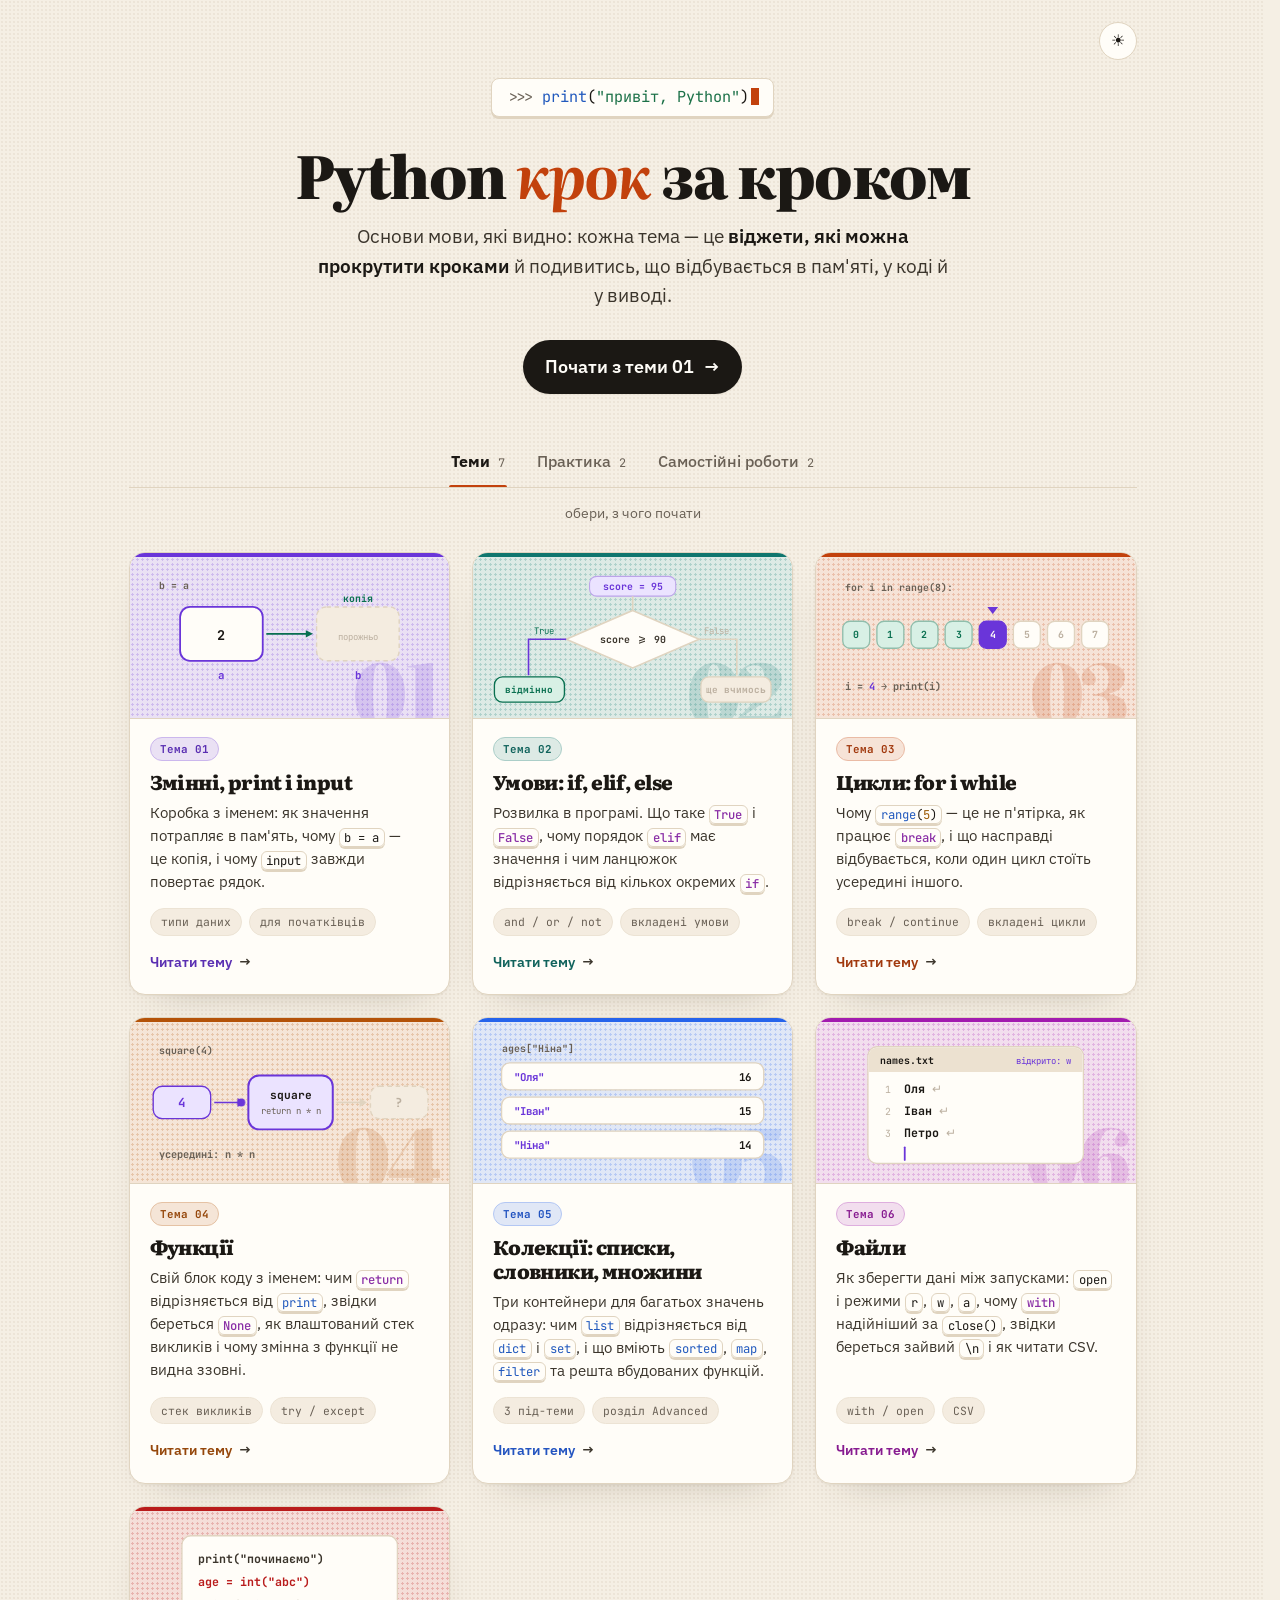
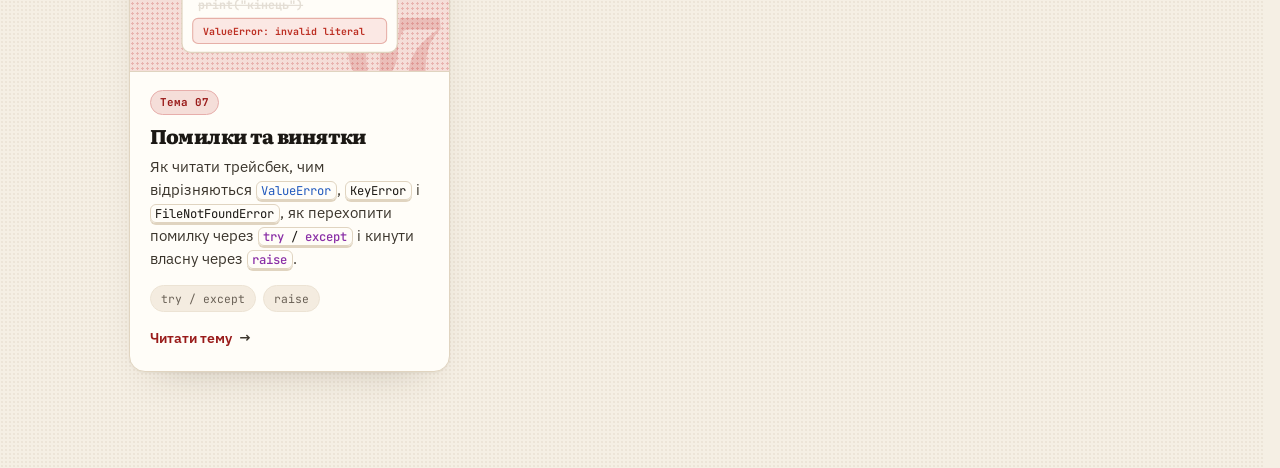
==== commit 72da08b2: "Independent work 2 for the senior engineering school: functions, collections, files, CSV, exceptions" ====
--- a/index.html
+++ b/index.html
@@ -21,7 +21,7 @@
 <link rel="stylesheet" href="css/functions.css?v=20260926t4">
 <link rel="stylesheet" href="css/pyeditor.css?v=20260926t25">
 <link rel="stylesheet" href="css/shop.css?v=20260927a">
-<link rel="stylesheet" href="css/check.css?v=20261022a">
+<link rel="stylesheet" href="css/check.css?v=20261104a">
 <link rel="stylesheet" href="css/files.css?v=20261008a">
 <link rel="stylesheet" href="css/errors.css?v=20261022g">
 <link rel="stylesheet" href="css/globe.css?v=20261011f">
@@ -297,7 +297,7 @@
           <div class="card-viz class-viz" aria-hidden="true"></div>
           <div class="card-body">
             <h3>Старша інженерна школа</h3>
-            <p class="card-count">1 самостійна робота</p>
+            <p class="card-count">2 самостійні роботи</p>
             <p>Самостійні роботи для Старшої інженерної школи: питання з варіантами відповіді й практичні завдання, де треба написати функцію.</p>
             <div class="card-go">Обрати клас <em>→</em></div>
           </div>
@@ -2596,6 +2596,24 @@
       </div>
     </a>
 
+    <a class="card check" href="#/check-2">
+      <div class="card-viz check-viz" aria-hidden="true">
+        <div class="checkviz-row"><span class="checkviz-q">1</span><span class="checkviz-bar"></span><span class="checkviz-pt">1 бал</span></div>
+        <div class="checkviz-row"><span class="checkviz-q">5</span><span class="checkviz-bar"></span><span class="checkviz-pt">1 бал</span></div>
+        <div class="checkviz-row code"><span class="checkviz-q">6</span><span class="checkviz-bar"></span><span class="checkviz-pt">1.5 бала</span></div>
+        <div class="checkviz-row code"><span class="checkviz-q">8</span><span class="checkviz-bar"></span><span class="checkviz-pt">2 бали</span></div>
+        <div class="checkviz-row code"><span class="checkviz-q">9</span><span class="checkviz-bar"></span><span class="checkviz-pt">2 бали</span></div>
+        <div class="checkviz-total">Разом — <b>12</b> балів</div>
+      </div>
+      <div class="card-body">
+        <span class="card-tag check-tag">Старша інженерна школа</span>
+        <h3>Самостійна робота 2</h3>
+        <p>Функції, списки й словники, файли, CSV і винятки. 5 питань з варіантами відповіді — по 1 балу — і 4 практичні завдання: два по 1.5 бала і два по 2 бали, з частковим балом за пройдені тести.</p>
+        <div class="card-meta"><span>9 завдань</span><span>12 балів</span><span>одна спроба</span></div>
+        <div class="card-go">Почати роботу <em>→</em></div>
+      </div>
+    </a>
+
   </div>
 
   </div>
@@ -2640,6 +2658,10 @@
   <div class="wrap wide"><div data-check-root></div></div>
   </section>
 
+  <section class="page" id="page-check-2" hidden>
+  <div class="wrap wide"><div data-check-root></div></div>
+  </section>
+
   <section class="page" id="page-check-9" hidden>
   <div class="wrap wide"><div data-check-root></div></div>
   </section>
@@ -2654,7 +2676,7 @@
 <!-- чисті помічники оболонки: «пройдено», номери розділів, стежка, пагінація -->
 <script src="js/book.js?v=20261022a"></script>
 <!-- оболонка: роутер, меню, анімації головної -->
-<script src="js/app.js?v=20261022c"></script>
+<script src="js/app.js?v=20261104a"></script>
 <!-- перемикач теми оформлення -->
 <script src="js/theme.js?v=20260927b"></script>
 <!-- рушій руху: FLIP-переїзди й твіни; має бути до collkit.js -->
@@ -2694,11 +2716,12 @@
 <script src="js/pages/globe.js?v=20261011d"></script>
 <script src="js/pages/globe-teacher.js?v=20261011a"></script>
 <!-- самостійні роботи: ядро, Python, рушій і дані тестів по класах -->
-<script src="js/checks/core.js?v=20260924g"></script>
-<script src="js/checks/harness.js?v=20260924a"></script>
-<script src="js/checks/python.js?v=20260924a"></script>
-<script src="js/checks/engine.js?v=20260924b"></script>
+<script src="js/checks/core.js?v=20261104a"></script>
+<script src="js/checks/harness.js?v=20261104a"></script>
+<script src="js/checks/python.js?v=20261104a"></script>
+<script src="js/checks/engine.js?v=20261104c"></script>
 <script src="js/checks/engineering/check.js?v=20260924e"></script>
+<script src="js/checks/engineering/check2.js?v=20261104c"></script>
 <script src="js/checks/grade9/base.js?v=20260924e"></script>
 <script src="js/checks/grade9/plus.js?v=20260924k"></script>
 
--- a/css/check.css
+++ b/css/check.css
@@ -108,6 +108,12 @@
     border-radius:8px; font-family:var(--mono); font-size:.84rem; line-height:1.5; white-space:pre-wrap;
     overflow-wrap:anywhere}
   .checkr-io-err{margin:6px 0 0; font-size:.82rem; color:var(--stop)}
+  /* завдання «функція» з файлами: приклад вмісту файлу */
+  .checkq-files{display:grid; grid-template-columns:repeat(auto-fit,minmax(min(220px,100%),1fr)); gap:10px; margin:0 0 14px}
+  .checkq-file span{display:block; font-size:.76rem; color:var(--muted); margin-bottom:4px}
+  .checkq-file pre{margin:0; padding:8px 11px; background:var(--card); border:1px solid var(--rule);
+    border-radius:8px; font-family:var(--mono); font-size:.84rem; line-height:1.5; white-space:pre;
+    overflow-x:auto; max-height:220px; overflow-y:auto}
   .checkq-stdin{display:block; margin:0 0 4px}
   .checkq-stdin span{display:block; font-size:.8rem; color:var(--muted); margin-bottom:4px}
   .checkq-stdin textarea{width:100%; box-sizing:border-box; padding:8px 11px; border:1px solid var(--rule);
